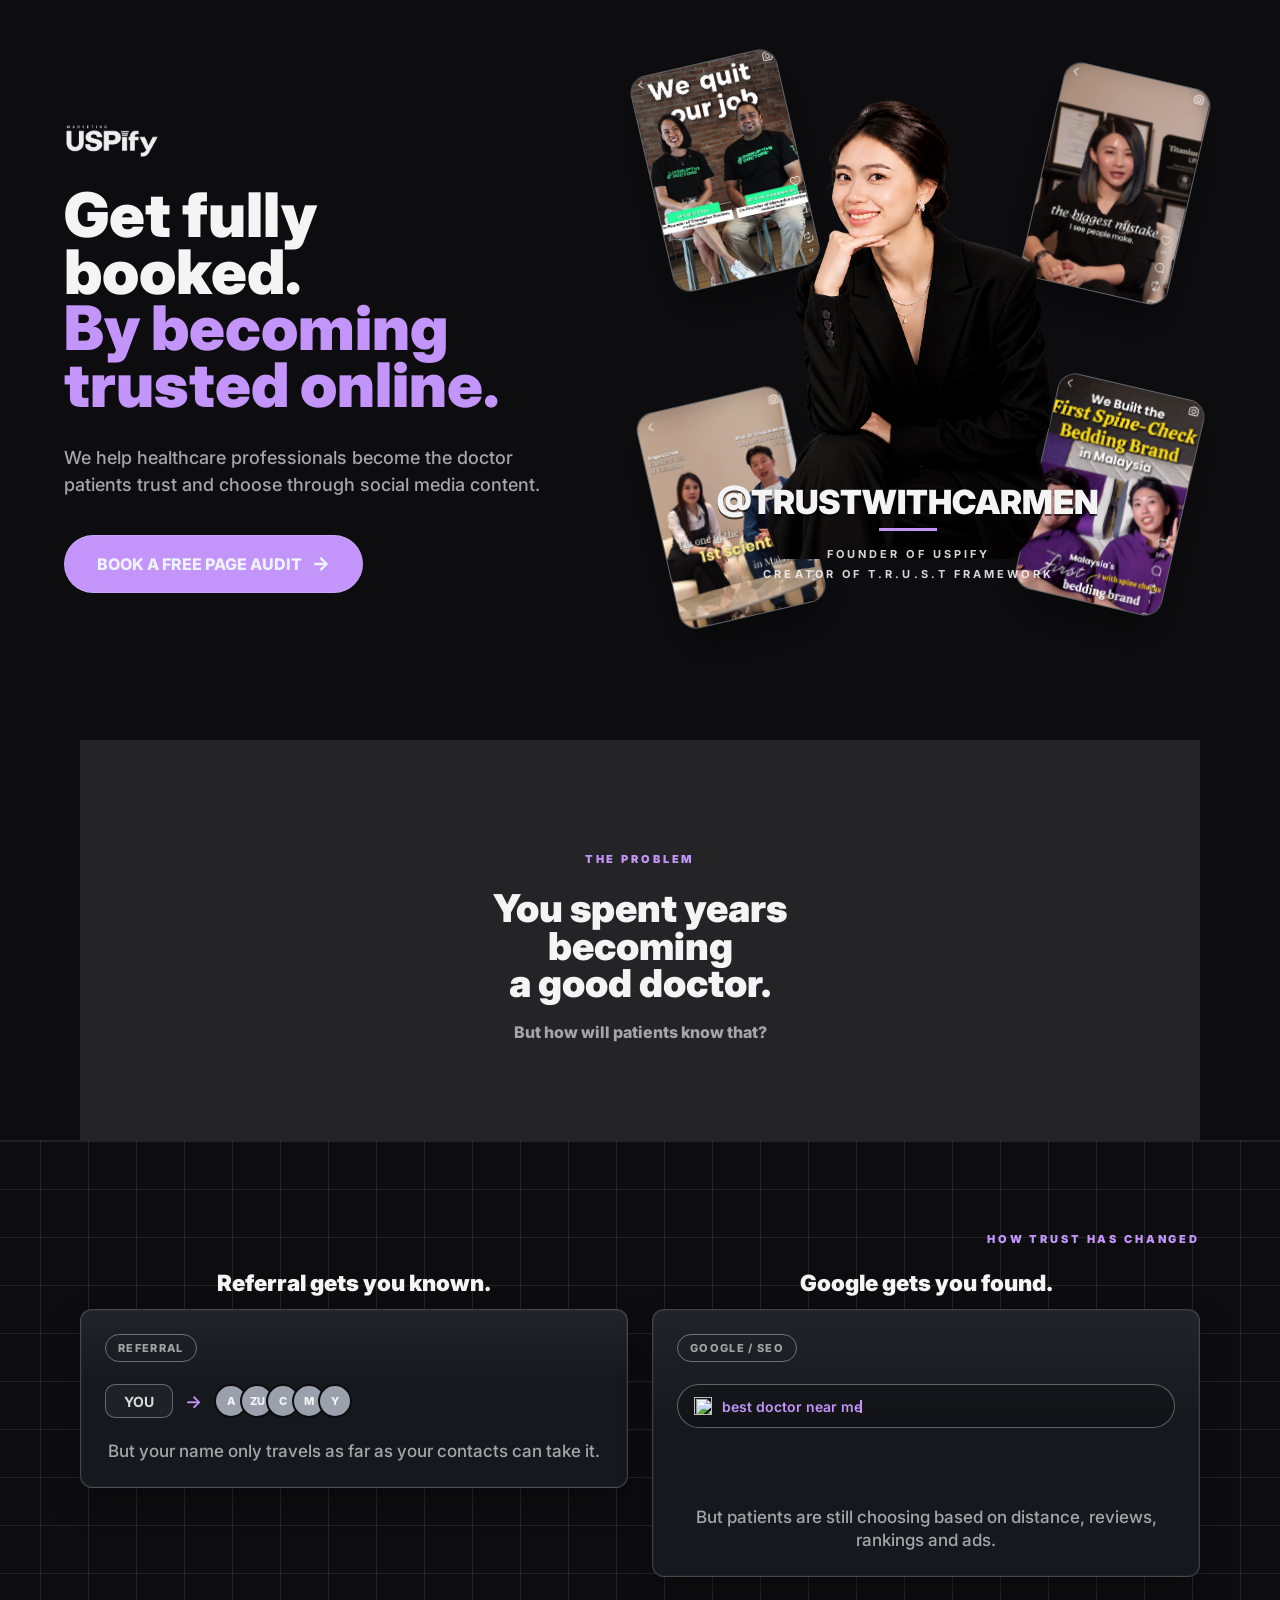
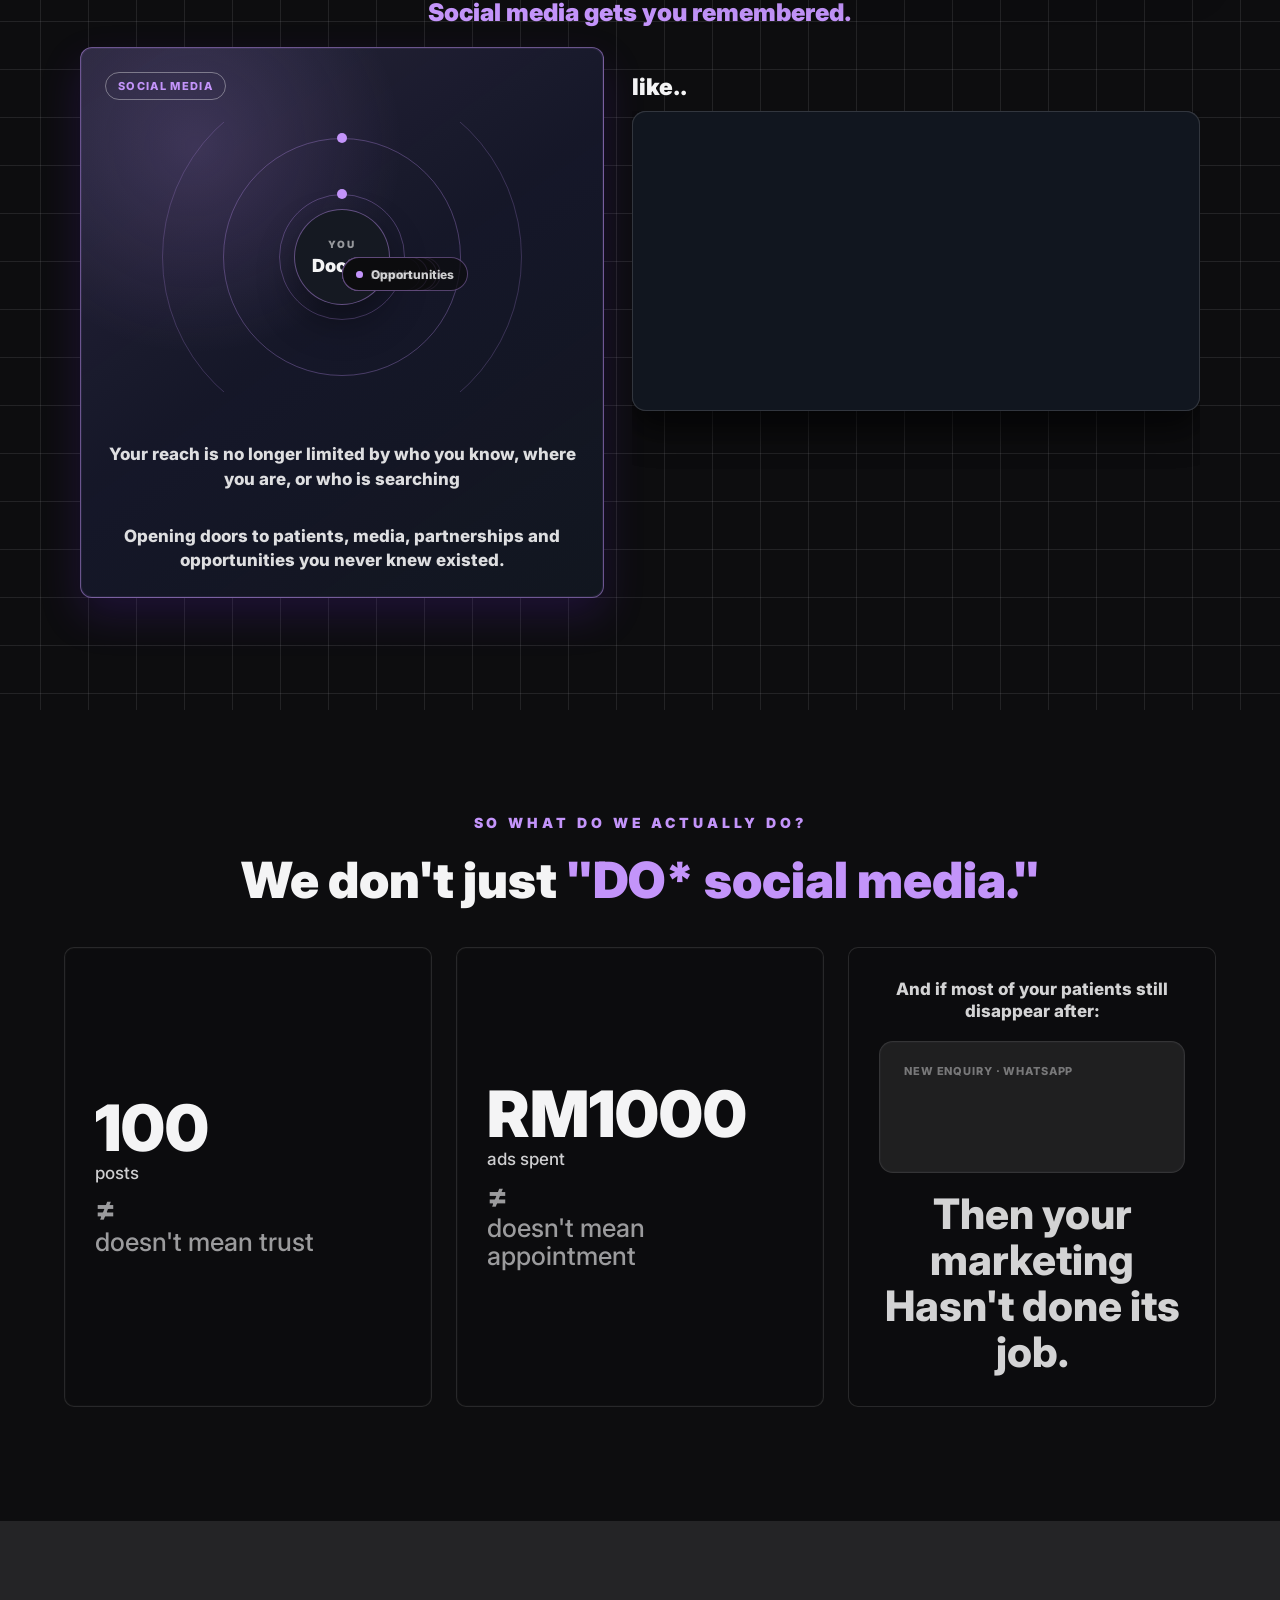
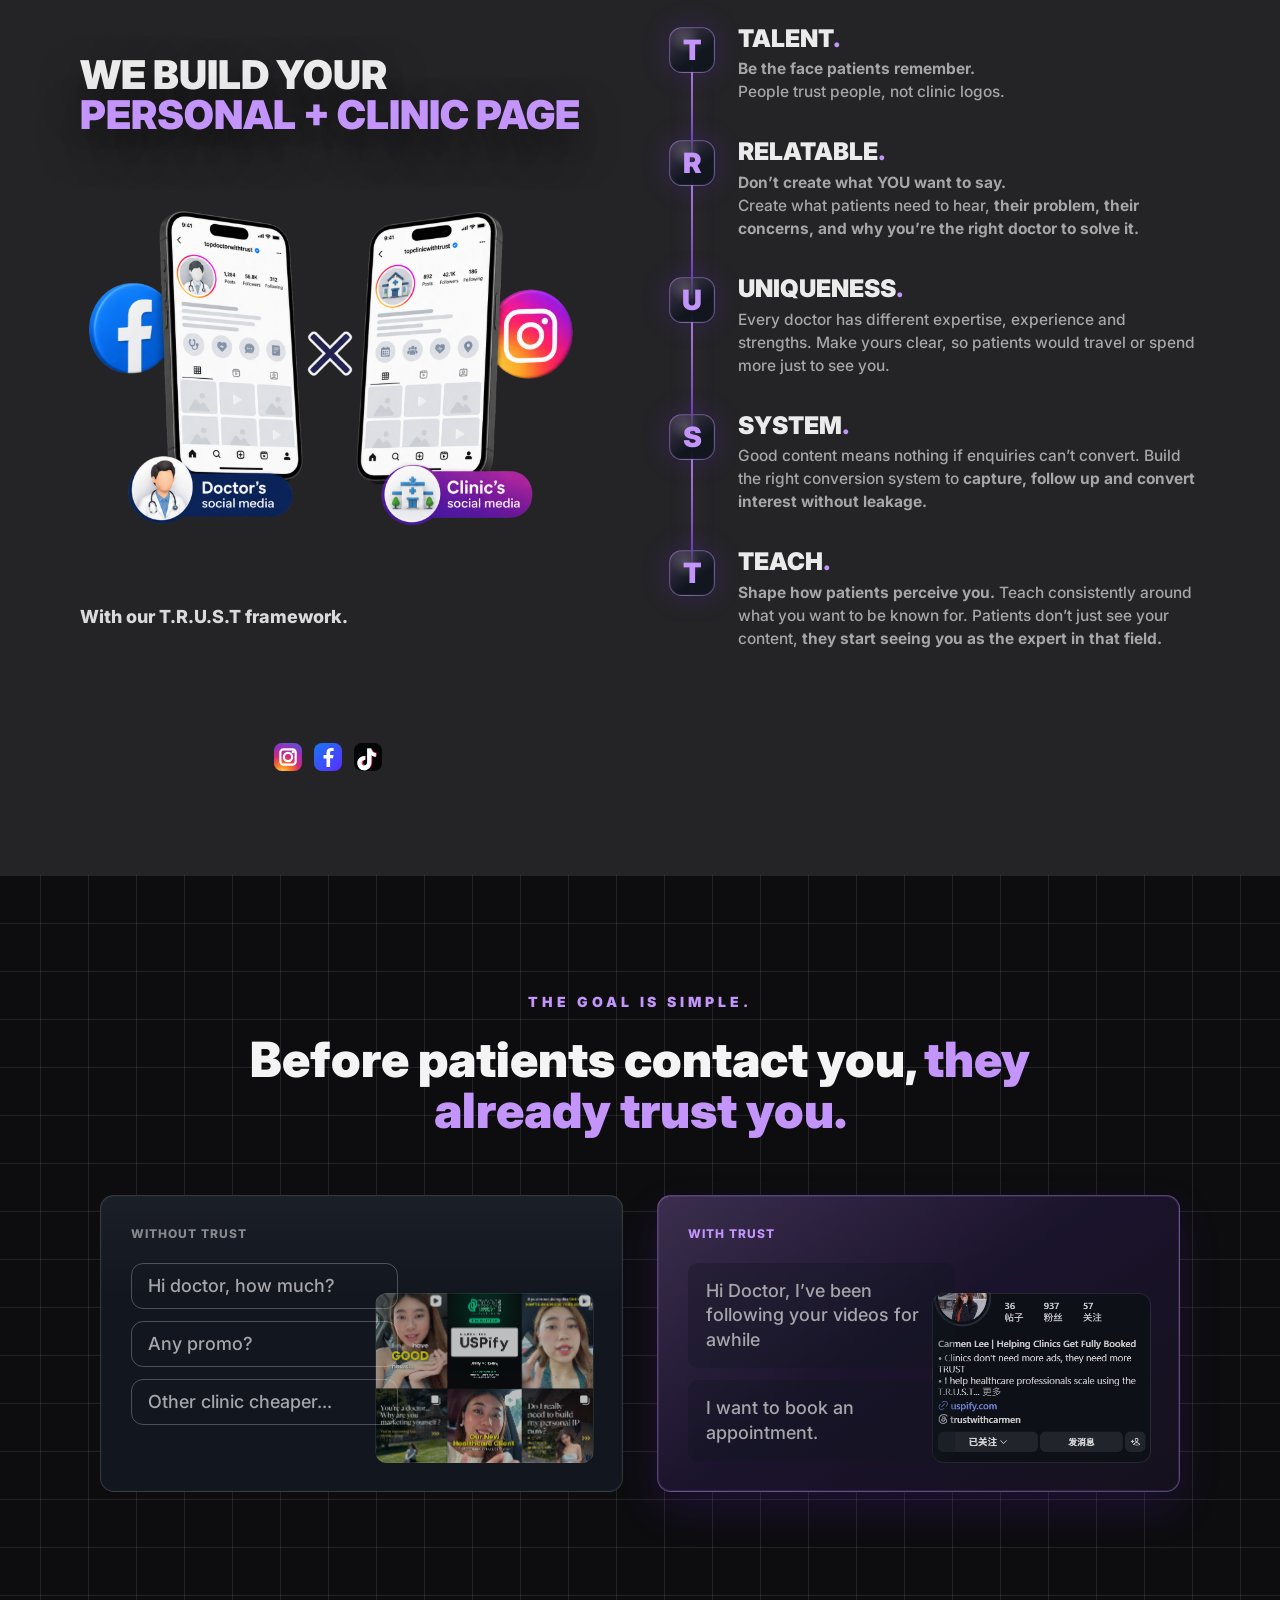
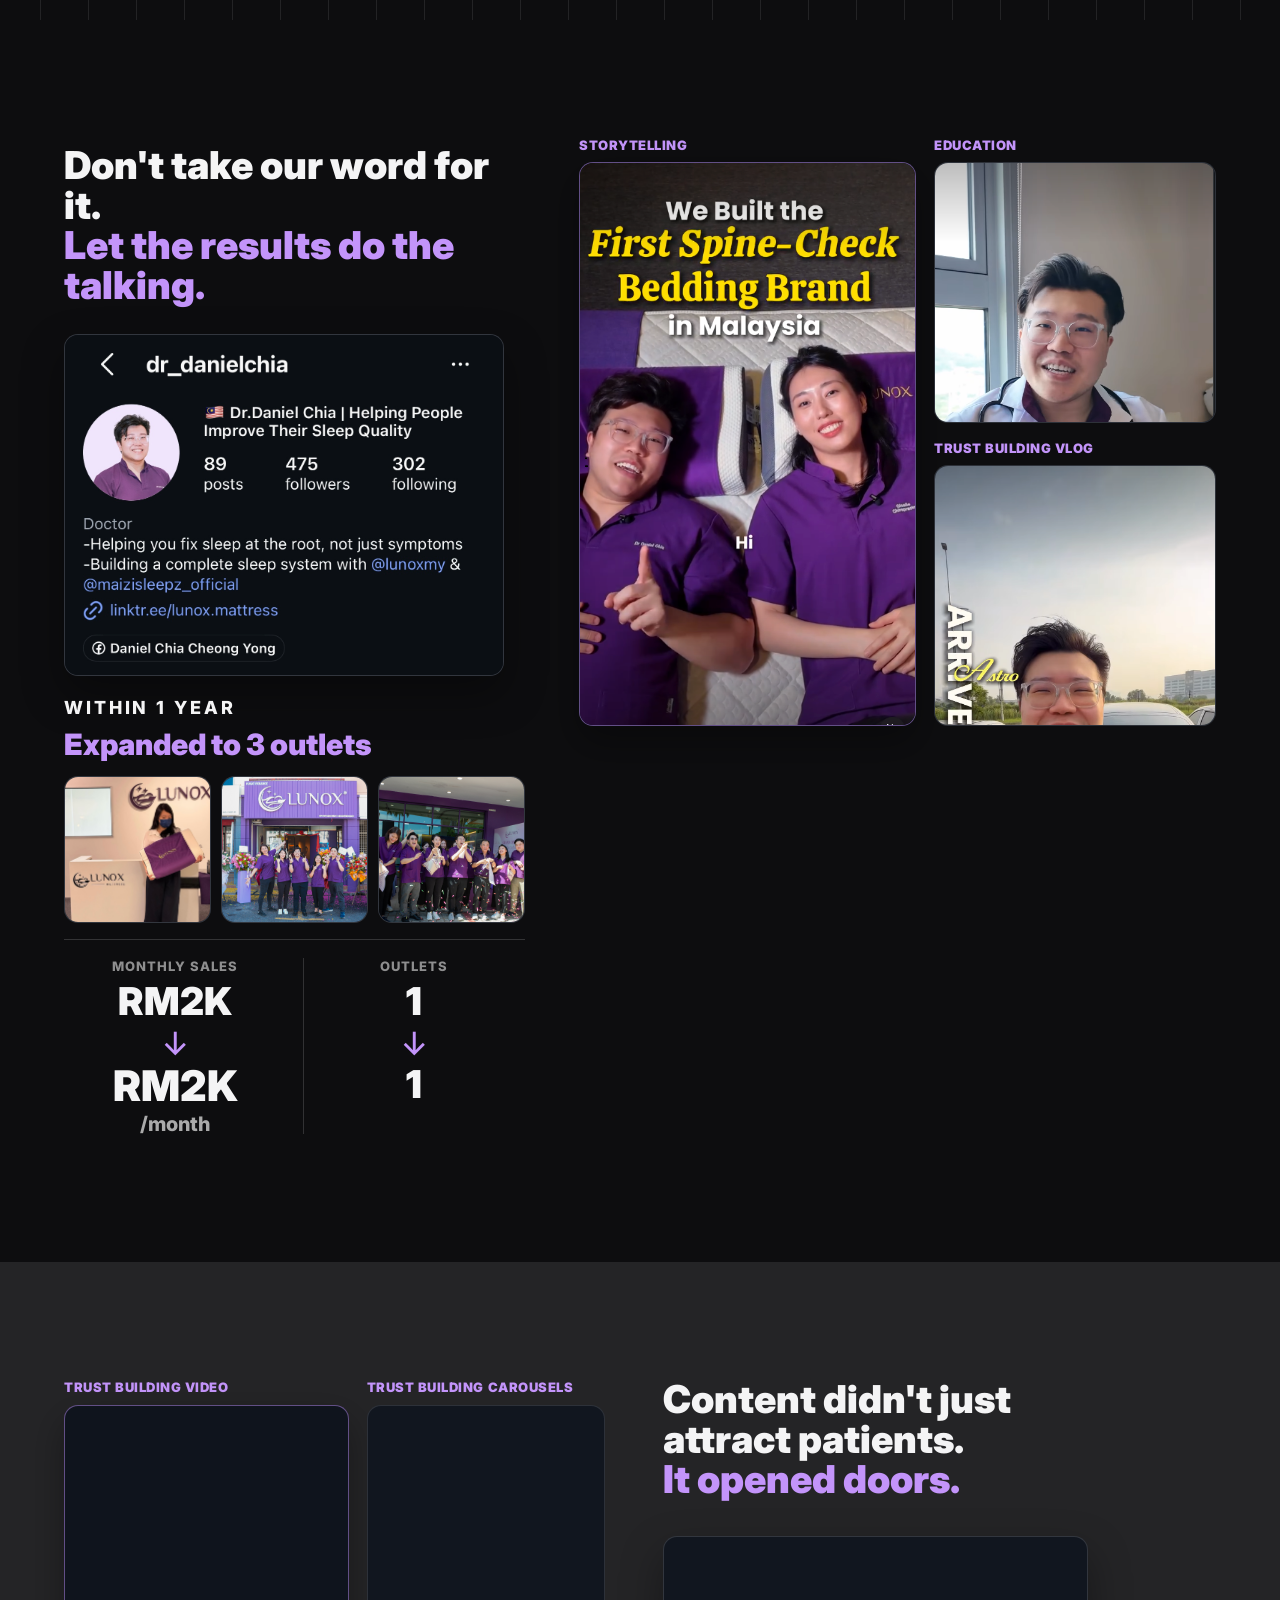
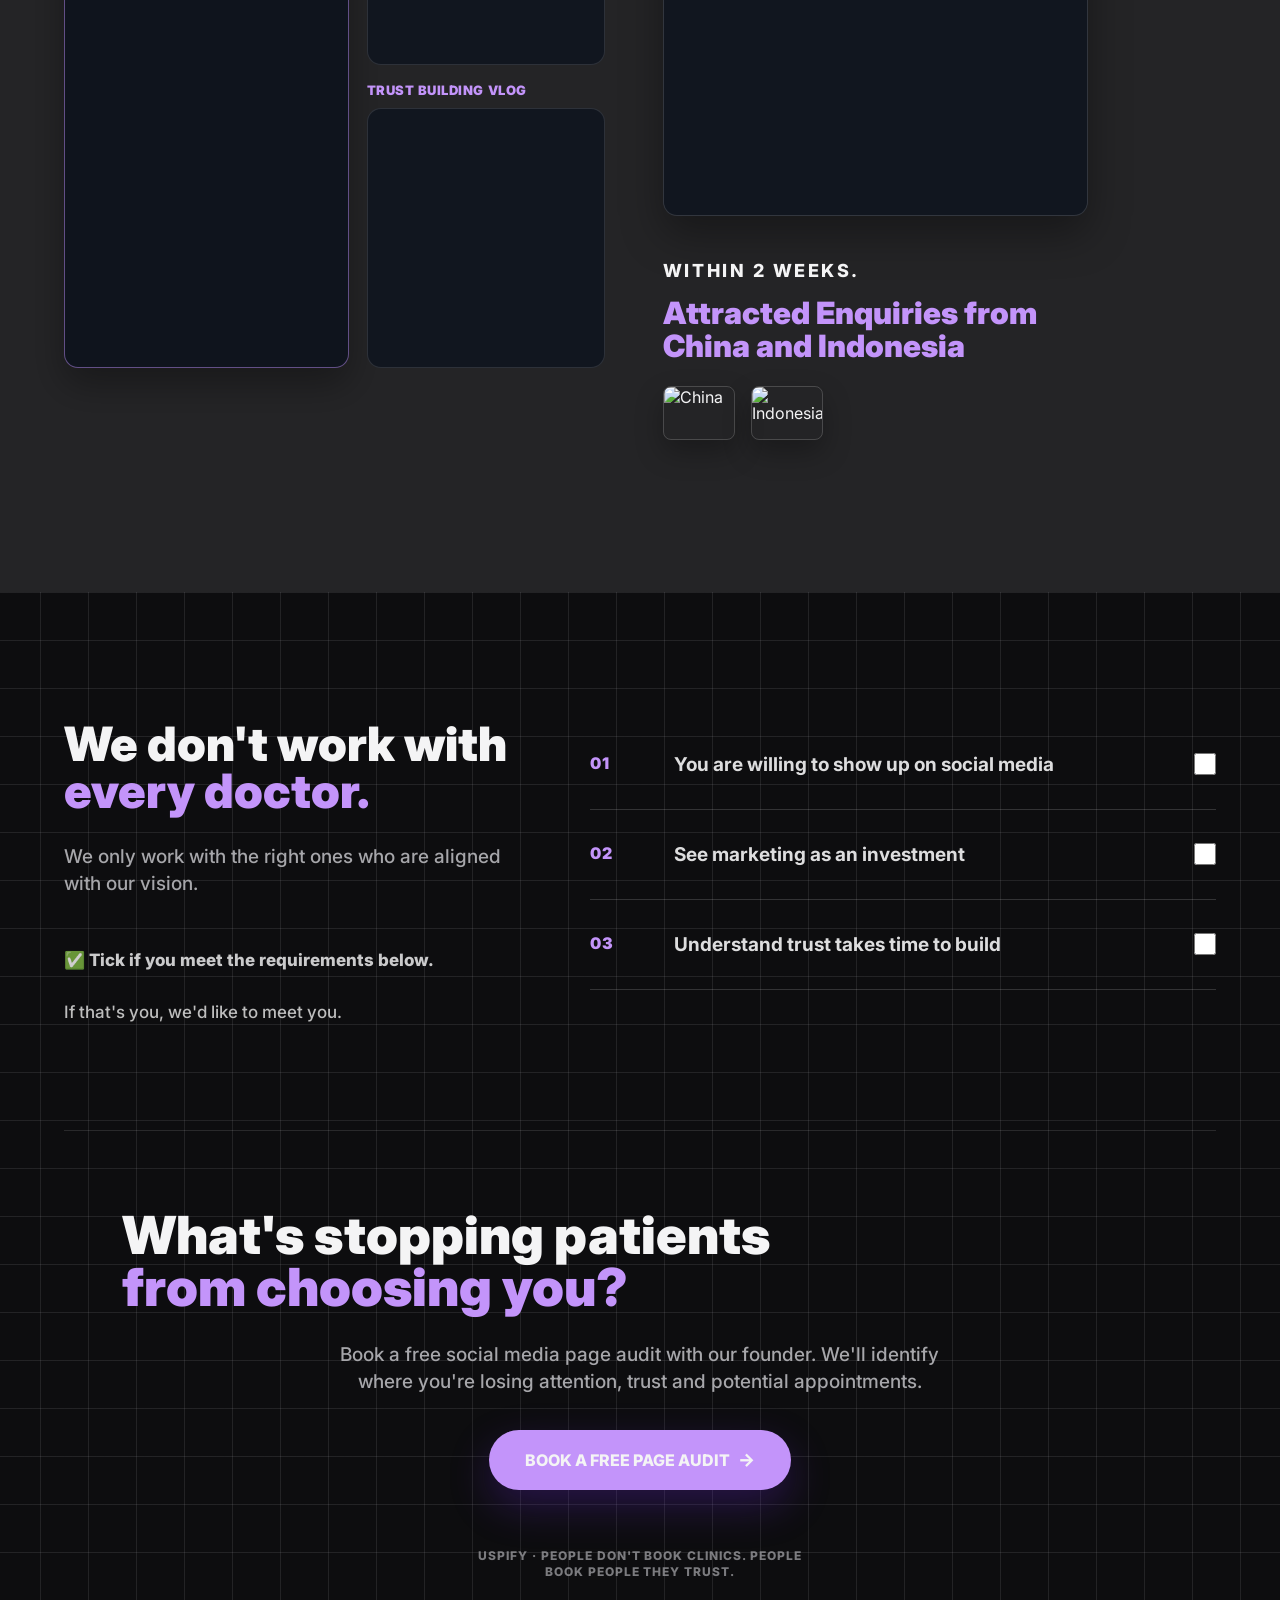
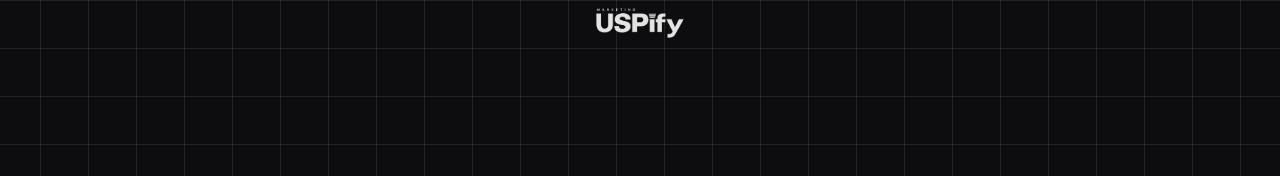
==== index.html @ 527da0a9 "s" ====
<!DOCTYPE html>
<html lang="en">
<head>
  <meta charset="UTF-8" />
  <meta name="viewport" content="width=device-width, initial-scale=1.0" />
  <title>USPify | Healthcare Social Media Marketing for Doctors</title>
  <meta name="description" content="USPify helps healthcare professionals build trusted social media content that turns patient attention into enquiries, appointments and clinic growth.">
  <meta name="robots" content="index, follow">
  <meta name="theme-color" content="#0D0D0F">
  <meta property="og:type" content="website">
  <meta property="og:site_name" content="USPify">
  <meta property="og:title" content="USPify | Healthcare Social Media Marketing for Doctors">
  <meta property="og:description" content="Build a personal and clinic page patients trust before they book. Get a free social media page audit from USPify.">
  <meta property="og:image" content="image/2222.png">
  <meta name="twitter:card" content="summary_large_image">
  <meta name="twitter:title" content="USPify | Healthcare Social Media Marketing for Doctors">
  <meta name="twitter:description" content="Healthcare social media marketing built around trust, patient education and appointment conversion.">
  <meta name="twitter:image" content="image/2222.png">
  <link rel="preload" as="image" href="image/logo_white.png">
  <link rel="preload" as="image" href="image/image.png">
  <link rel="preconnect" href="https://fonts.googleapis.com">
  <link rel="preconnect" href="https://fonts.gstatic.com" crossorigin>
  <link href="https://fonts.googleapis.com/css2?family=Inter:wght@400;500;600;700;800;900&display=swap" rel="stylesheet">
  <link rel="stylesheet" href="css/index3.css">
  <script type="application/ld+json">
    {
      "@context": "https://schema.org",
      "@type": "ProfessionalService",
      "name": "USPify",
      "description": "Healthcare social media marketing for doctors and clinics, focused on trust-building content, personal branding and appointment conversion.",
      "areaServed": ["Malaysia", "Singapore", "Indonesia", "China"],
      "serviceType": [
        "Healthcare social media marketing",
        "Doctor personal branding",
        "Clinic social media strategy",
        "Social media page audit"
      ],
      "sameAs": [
        "https://www.instagram.com/trustwithcarmen"
      ]
    }
  </script>
</head>
<body class="trust-page-body">
  <main class="trust-page">
    <section class="trust-hero-screen" aria-label="Healthcare social media trust page">
      <div class="trust-hero-copy">
        
        <div class="trust-logo">
          <img src="image/logo_white.png" alt="USPify healthcare social media marketing agency">
          
        </div>
        <h1>Get fully booked.<span><strong>By becoming trusted online.</strong></span></h1>
        <p class="trust-lead">We help healthcare professionals become the doctor patients trust and choose through social media content.</p>
        <a class="trust-primary-button" href="#requirements">
          BOOK A FREE PAGE AUDIT
          <span aria-hidden="true">-></span>
        </a>
      </div>

      <div class="trust-visual-stage">
        <div class="trust-soft-light trust-light-one"></div>
        <div class="trust-soft-light trust-light-two"></div>
        <div class="trust-glow-button"></div>
        <div class="trust-arrow">-></div>

        <div class="trust-content-grid">
          <article class="trust-content-card trust-content-card-reels">
            <img src="image/ig.png" alt="" fetchpriority="high">
          </article>
          <article class="trust-content-card trust-content-card-patient">
            <img src="image/ig2.png" alt="" fetchpriority="high">
          </article>
          <article class="trust-content-card trust-content-card-appointment">
            <img src="image/ig3.png" alt="" fetchpriority="high">
          </article>
          <article class="trust-content-card trust-content-card-trust">
            <img src="image/ig4.png" alt="" fetchpriority="high">
          </article>
        </div>

        <div class="trust-person" aria-label="Healthcare creator profile">
          <div class="trust-reel-media">
            <div class="trust-phone-slide is-active" data-phone-slide="hero">
              <img src="image/image.png" alt="USPify founder Carmen, healthcare trust content strategist" fetchpriority="high">
              <div class="trust-follow-script"></div>
              <div class="trust-hero-tagline"></div>
              <div class="trust-click-cue"></div>
            </div>
            <div class="trust-phone-slide trust-case-slide" data-phone-slide="case">
              <img data-case-image alt="">
              <div class="trust-case-copy">
                <span data-case-kicker></span>
                <h2 data-case-title></h2>
                <p data-case-copy></p>
              </div>
            </div>
          </div>
        </div>

        <div class="trust-person-caption">
          <strong>@trustwithcarmen</strong>
          <span>Founder of USPify</span>
          <span>Creator of T.R.U.S.T framework</span>
        </div>

      </div>
    </section>

    <section class="trust-problem-section" aria-label="The problem">
      <div class="trust-problem-intro">
        <p>THE PROBLEM</p>
        <h2>You spent years<br>becoming<br>a good doctor.</h2>
        <span>But how will patients know that?</span>
      </div>
    </section>

    <section class="trust-referral-section" aria-label="How trust has changed">
      <p class="trust-referral-kicker">HOW TRUST HAS CHANGED</p>
      <div class="trust-subsection-carousel" data-subsection-carousel>
        <div class="trust-subsection-track">
          <div class="trust-channel-block">
            <h3>Referral gets you known.</h3>
            <article class="trust-channel-card trust-channel-referral is-active" data-subsection-card>
              <span class="trust-card-kicker"><i></i>REFERRAL</span>
              <div class="trust-mini-flow" aria-hidden="true">
                <span>YOU</span>
                <b>-></b>
                <div class="trust-mini-avatars">
                  <span>A</span>
                  <span>ZU</span>
                  <span>C</span>
                  <span>M</span>
                  <span>Y</span>
                </div>
              </div>
              <p>But your name only travels as far as your contacts can take it.</p>
            </article>
          </div>

          <div class="trust-channel-block">
            <h3>Google gets you found.</h3>
            <article class="trust-channel-card trust-channel-google" data-subsection-card>
              <span class="trust-card-kicker"><i></i>GOOGLE / SEO</span>
              <div class="trust-mini-search" aria-hidden="true">
                <img src="https://api.iconify.design/lucide/search.svg?color=%23A6A6AA" alt="" loading="lazy" decoding="async">
                <span class="trust-search-text">best doctor near me</span>
              </div>
              <div class="trust-mini-options" aria-hidden="true">
                <span>YOU</span>
                <span>DR A</span>
                <span>DR B</span>
              </div>
              <p>But patients are still choosing based on distance, reviews, rankings and ads.</p>
            </article>
          </div>

          <div class="trust-channel-block">
            <h3>Social media gets you remembered.</h3>
            <article class="trust-channel-card trust-channel-social" data-subsection-card>
              <span class="trust-card-kicker"><i></i>SOCIAL MEDIA</span>
              <div class="trust-audience-map" aria-label="Social media influence expansion">
                <div class="trust-audience-ring trust-audience-ring-one"></div>
                <div class="trust-audience-ring trust-audience-ring-two"></div>
                <div class="trust-audience-ring trust-audience-ring-three"></div>
                <div class="trust-audience-core">
                  <small>YOU</small>
                  <strong>Doctor</strong>
                </div>
                <span class="trust-audience-dot dot-one">Patients</span>
                <span class="trust-audience-dot dot-two">Followers</span>
                <span class="trust-audience-dot dot-three">Partners</span>
                <span class="trust-audience-dot dot-four">Media</span>
                <span class="trust-audience-dot dot-five">Brands</span>
                <span class="trust-audience-dot dot-six">Opportunities</span>
                <span class="trust-audience-orbit orbit-one"><i></i></span>
                <span class="trust-audience-orbit orbit-two"><i></i></span>
                <span class="trust-audience-orbit orbit-three"><i></i></span>
              </div>
              <p class="trust-channel-purple-copy">Your reach is no longer limited by who you know, where you are, or who is searching</p>
              <p class="trust-channel-purple-copy">Opening doors to patients, media, partnerships and opportunities you never knew existed.</p>
            </article>
            <div class="trust-social-example">
              <span>like..</span>
              <div class="trust-doctor-compilation" aria-label="Doctor Instagram profile compilation">
                <article>
                  <img src="image/docktor image.PNG" alt="Doctor Instagram profile example" loading="lazy" decoding="async">
                </article>
                <article>
                  <img src="image/docktor image (2).PNG" alt="Doctor Instagram profile example" loading="lazy" decoding="async">
                </article>
              </div>
            </div>
          </div>
        </div>
      </div>
    </section>

    <section class="trust-impact-section" aria-label="Impact">
      <div class="trust-impact-inner">
        <p class="trust-impact-eyebrow">SO WHAT DO WE ACTUALLY DO?</p>

        <h2>We don't just <span>"DO* social media."</span></h2>

        <div class="trust-impact-statements">
          <article class="trust-impact-metric-card">
            <strong>100</strong>
            <span>posts</span>
            <b>&ne;</b>
            <p>doesn't mean trust</p>
          </article>
          <article class="trust-impact-metric-card">
            <strong>RM1000</strong>
            <span>ads spent</span>
            <b>&ne;</b>
            <p>doesn't mean appointment</p>
          </article>
          <div class="trust-impact-enquiry">
            <strong>And if most of your patients still disappear after:</strong>
            <article class="trust-impact-whatsapp-card">
              <span>NEW ENQUIRY · WHATSAPP</span>
              <p><span>How much?</span></p>
            </article>
            <strong class="trust-marketing-warning"><span>Then your marketing</span><span>Hasn't done its job.</span></strong>
          </div>
        </div>
      </div>
    </section>

    <section class="trust-system-section" aria-label="Trust framework">
      <div class="trust-system-inner">
        <div class="trust-system-copy">
          <h2 class="trust-system-heading">We build your <span>personal + clinic page</span></h2>
            <div class="trust-page-showcase trust-framework-showcase" aria-label="T.R.U.S.T framework social media example">
          <img src="image/2222.png" alt="T.R.U.S.T framework for doctor and clinic social media" loading="lazy" decoding="async">
        </div>
          <p>With our T.R.U.S.T framework.</p>
        </div>

     
        <div class="trust-platform-row" aria-label="Social media platforms">
          <span><img src="image/icon-instagram.svg" alt="Instagram" loading="lazy" decoding="async"></span>
          <span><img src="image/icon-facebook.svg" alt="Facebook" loading="lazy" decoding="async"></span>
          <span><img src="image/icon-tiktok.svg" alt="TikTok" loading="lazy" decoding="async"></span>
          <span><img src="image/xiaohongshu-logo.png" alt="小红书" loading="lazy" decoding="async"></span>
        </div>

        <div class="trust-system-panel">
          <div class="trust-system-card-stage trust-framework-list" data-trust-card-stage>
            <article class="trust-system-card is-active" data-trust-card>
              <strong class="trust-framework-letter">T</strong>
              <div class="trust-system-card-content">
                <h3>Talent</h3>
                <p>
                  <strong>Be the face patients remember.</strong><br>
                  People trust people, not clinic logos.
                </p>
              </div>
            </article>

            <article class="trust-system-card is-active" data-trust-card>
              <strong class="trust-framework-letter">R</strong>
              <div class="trust-system-card-content">
                <h3>Relatable</h3>
                <p>
                  <strong>Don’t create what YOU want to say.</strong><br>
                  Create what patients need to hear, <strong>their problem, their concerns, and why you’re the right doctor to solve it.</strong>
                </p>
              </div>
            </article>

            <article class="trust-system-card is-active" data-trust-card>
              <strong class="trust-framework-letter">U</strong>
              <div class="trust-system-card-content">
                <h3>Uniqueness</h3>
                <p>
                  Every doctor has different expertise, experience and strengths. Make yours clear, so patients would travel or spend more just to see you.
                </p>
              </div>
            </article>

            <article class="trust-system-card is-active" data-trust-card>
              <strong class="trust-framework-letter">S</strong>
              <div class="trust-system-card-content">
                <h3>System</h3>
                <p>
                  Good content means nothing if enquiries can’t convert. Build the right conversion system to <strong>capture, follow up and convert interest without leakage.</strong>
                </p>
              </div>
            </article>

            <article class="trust-system-card is-active" data-trust-card>
              <strong class="trust-framework-letter">T</strong>
              <div class="trust-system-card-content">
                <h3>Teach</h3>
                <p>
                  <strong>Shape how patients perceive you.</strong> Teach consistently around what you want to be known for. Patients don’t just see your content, <strong>they start seeing you as the expert in that field.</strong>
                </p>
              </div>
            </article>
          </div>
        </div>
      </div>
    </section>

    <section class="trust-end-goal-section" aria-label="The end goal">
      <div class="trust-end-goal-inner">
        <p class="trust-end-goal-kicker">THE GOAL IS SIMPLE.</p>
        <h2>Before patients contact you, <span>they already trust you.</span></h2>

        <div class="trust-conversation-stack">
          <article class="trust-conversation-card">
            <span>WITHOUT TRUST</span>
            <div class="trust-question-list">
              <p>Hi doctor, how much?</p>
              <p>Any promo?</p>
              <p>Other clinic cheaper...</p>
            </div>
          </article>

          <article class="trust-conversation-card trust-conversation-card-positive">
            <span>WITH TRUST</span>
            <div class="trust-answer-list">
              <p>Hi Doctor, I’ve been following your videos for awhile</p>
              <p>I want to book an appointment.</p>
            </div>
          </article>
        </div>
      </div>
    </section>

    <section class="trust-case-study-section" aria-label="Case study">
      <div class="trust-case-study-inner">
        <h2>Don't take our word for it.<br><span>Let the results do the talking.</span></h2>

        <div class="trust-case-mockup" aria-label="Instagram profile example">
          <img src="image/doktor image ig 4.PNG" alt="Doctor Instagram profile example" loading="lazy" decoding="async">
        </div>

        <div class="trust-case-posts" aria-label="Dr Daniel Instagram posts">
          <article>
            <span>Storytelling</span>
            <img src="image/case-storytelling.png" alt="Storytelling reel preview" loading="lazy" decoding="async">
          </article>
          <article>
            <span>Education</span>
            <img src="image/case-education.png" alt="Education reel preview" loading="lazy" decoding="async">
          </article>
          <article>
            <span>Trust building vlog</span>
            <img src="image/case-trust-vlog.png" alt="Trust building vlog reel preview" loading="lazy" decoding="async">
          </article>
        </div>

        <div class="trust-case-results" aria-label="Case study results">
          <div class="trust-results-kicker">
            <strong>Within 1 Year</strong>
          </div>

          <h3>Expanded to 3 outlets</h3>

          <div class="trust-outlet-gallery" aria-label="Lunox outlet opening pictures">
            <img src="image/lunox-outlet-1.png" alt="Lunox outlet opening picture" loading="lazy" decoding="async">
            <img src="image/new.jpg" alt="Lunox Penang branch grand opening" loading="lazy" decoding="async">
            <img src="image/new1.jpg" alt="Lunox Bukit Jalil grand opening" loading="lazy" decoding="async">
          </div>

          <div class="trust-results-grid">
            <article class="trust-sales-result">
              <span>MONTHLY SALES</span>
              <strong>RM2K</strong>
              <b aria-hidden="true">↓</b>
              <div class="trust-sales-final">
                <strong data-count-sequence="RM2K|RM10K|RM80K|RM300K|RM720K|RM1M">RM1M</strong>
                <small>/month</small>
              </div>
            </article>

            <article class="trust-outlet-result">
              <span>OUTLETS</span>
              <strong>1</strong>
              <b aria-hidden="true">↓</b>
              <strong data-count-sequence="1|2|3">3</strong>
            </article>
          </div>
        </div>

      </div>
    </section>

    <section class="trust-expansion-section" aria-label="Content reach expansion">
      <div class="trust-expansion-inner">
        <div class="trust-expansion-map" aria-label="Content reach expansion mock-up">
          <div class="trust-expansion-intro">
            <h2>Content didn't just attract patients.<br><span>It opened doors.</span></h2>

            <div class="trust-expansion-mockup" aria-label="Instagram profile example">
              <img src="image/doktor image ig 5.PNG" alt="Doctor Instagram profile example" loading="lazy" decoding="async">
            </div>
          </div>

          <div class="trust-expansion-posts" aria-label="Cellaction trust building content">
            <article>
              <span>Trust building video</span>
              <img src="image/floating-cellaction.png" alt="Trust building video preview" loading="lazy" decoding="async">
            </article>
            <article>
              <span>Trust building carousels</span>
              <img src="image/doktor image ig 3.PNG" alt="Trust building carousel preview" loading="lazy" decoding="async">
            </article>
            <article>
              <span>Trust building vlog</span>
              <img src="image/doktor image ig 5.PNG" alt="Trust building vlog preview" loading="lazy" decoding="async">
            </article>
          </div>

          <div class="trust-expansion-result">
            <strong>Within 2 weeks.</strong>
            <p>Attracted Enquiries from China and Indonesia</p>
            <div class="trust-expansion-flags" aria-label="China and Indonesia">
              <img src="https://flagcdn.io/flags/4x3/cn.svg" alt="China" loading="lazy" decoding="async">
              <img src="https://flagcdn.io/flags/4x3/id.svg" alt="Indonesia" loading="lazy" decoding="async">
            </div>
          </div>
        </div>
      </div>
    </section>

    <section class="trust-fit-section" id="requirements" aria-labelledby="fit-title">
      <div class="trust-fit-inner">
        <h2 id="fit-title">We don't work with <span>every doctor.</span></h2>
        <strong>We only work with the right ones who are aligned with our vision.</strong>

        <div class="trust-requirements-copy">
          <span>✅ Tick if you meet the requirements below.</span>
        </div>

        <form class="trust-requirements-form" data-requirements-form>
          <label>
            <input type="checkbox" name="showUp" data-requirement-check>
            <span>You are willing to show up on social media</span>
          </label>
          <label>
            <input type="checkbox" name="investment" data-requirement-check>
            <span>See marketing as an investment</span>
          </label>
          <label>
            <input type="checkbox" name="trustTime" data-requirement-check>
            <span>Understand trust takes time to build</span>
          </label>
          <small data-requirements-status aria-live="polite"></small>
        </form>

        <em>If that's you, we'd like to meet you.</em>

        <div class="trust-final-inner" id="final-audit" aria-labelledby="final-title">
          <h2 id="final-title">What's stopping patients <span>from choosing you?</span></h2>
          <strong>Book a free social media page audit with our founder. We'll identify where you're losing attention, trust and potential appointments.</strong>
          <button type="button" data-audit-trigger aria-label="Book a free page audit">BOOK A FREE PAGE AUDIT <span aria-hidden="true">→</span></button>
          <small>USPIFY · PEOPLE DON'T BOOK CLINICS. PEOPLE BOOK PEOPLE THEY TRUST.</small>
          <img class="trust-final-logo" src="image/logo_white.png" alt="USPify" loading="lazy" decoding="async">
        </div>
      </div>
    </section>
  </main>

  <div class="trust-audit-modal" data-audit-modal aria-hidden="true">
    <div class="trust-audit-backdrop" data-audit-close></div>
    <div class="trust-audit-dialog" role="dialog" aria-modal="true" aria-labelledby="audit-title">
      <button class="trust-audit-close" type="button" data-audit-close aria-label="Close audit form">&times;</button>
      <h2 id="audit-title">Free social media page audit</h2>
      <form class="trust-audit-form" data-audit-form>
        <label>
          <span>Name</span>
          <input type="text" name="name" autocomplete="name" required>
        </label>
        <label>
          <span>Clinic Name</span>
          <input type="text" name="clinicName" autocomplete="organization" required>
        </label>
        <label>
          <span>Specialty</span>
          <input type="text" name="specialty" required>
        </label>
        <label>
          <span>Mobile No.</span>
          <input type="tel" name="mobileNo" autocomplete="tel" required>
        </label>
        <button type="submit">Submit and WhatsApp Us <span aria-hidden="true">→</span></button>
        <small data-audit-status aria-live="polite"></small>
      </form>
    </div>
  </div>

  <script src="js/trusted.js"></script>
</body>
</html>
---- css/index3.css ----
/* Trust page concept */
.trust-page-body,
.trust-page-body *,
.trust-page-body *::before,
.trust-page-body *::after {
  box-sizing: border-box;
}

.trust-page-body {
  --trust-bg: #0D0D0F;
  --trust-text: #F4F4F5;
  --trust-muted: #A6A6AA;
  --trust-grid-bg: #2D2D2E;
  --trust-grid-line: rgba(244, 244, 245, 0.1);
  --trust-type-kicker: 11px;
  --trust-type-meta: 12px;
  --trust-type-body-sm: 14px;
  --trust-type-body: 16px;
  --trust-type-body-lg: 18px;
  --trust-type-title: clamp(30px, 4.6vw, 40px);
  --trust-type-title-lg: clamp(38px, 5.8vw, 56px);
  --trust-type-card-title: clamp(28px, 4.8vw, 40px);
  --trust-type-number: clamp(38px, 7vw, 46px);
  margin: 0;
  min-height: 100vh;
  font-family: Inter, Arial, Helvetica, sans-serif;
  color: var(--trust-text);
  background: var(--trust-bg);
}

.trust-page-body::before {
  background-color: var(--trust-grid-bg);
  background-image:
    linear-gradient(90deg, var(--trust-grid-line) 1px, transparent 1px),
    linear-gradient(var(--trust-grid-line) 1px, transparent 1px);
  background-size: 42px 42px;
  opacity: 0.22;
  mask-image: linear-gradient(to bottom, #000 0%, transparent 78%);
}

.trust-page {
  min-height: 100vh;
  overflow: hidden;
  background: var(--trust-bg);
}

.trust-hero-screen {
  position: relative;
  width: min(100%, 1440px);
  min-height: 100svh;
  margin: 0 auto;
  padding: clamp(24px, 4vw, 58px);
  display: grid;
  grid-template-columns: minmax(340px, 0.82fr) minmax(520px, 1fr);
  align-items: center;
  gap: clamp(28px, 6vw, 96px);
  overflow: hidden;
}

.trust-hero-copy {
  position: relative;
  z-index: 3;
  max-width: 620px;
}

.trust-logo {
  display: inline-flex;
  align-items: center;
  gap: 7px;
  margin: 0 0 22px;
  opacity: 0.95;
}

.trust-logo img {
  display: block;
  width: clamp(80px, 10vw, 110px);
  height: auto;
}

.trust-logo span {
  color: #C394FA;
  font-size: 14px;
  font-weight: 800;
  line-height: 1;
  letter-spacing: 0.18em;
  white-space: nowrap;
}

.trust-kicker {
  margin: 0 0 24px;
  color: #C394FA;
  font-size: var(--trust-type-kicker);
  font-weight: 800;
  letter-spacing: 0.34em;
}

.trust-hero-copy h1 {
  max-width: 650px;
  margin: 0;
  color: var(--trust-text);
  font-family: Inter, Arial, Helvetica, sans-serif;
  font-size: clamp(58px, 6.8vw, 104px);
  font-weight: 900;
  line-height: 0.92;
  text-transform: none;
}

.trust-hero-copy h1 span {
  display: block;
  color: #C394FA;
}

.trust-hero-copy h1 span strong {
  font-weight: 900;
}

.trust-lead {
  max-width: 520px;
  margin: 38px 0 36px;
  color: var(--trust-muted);
  font-size: var(--trust-type-body-lg);
  font-weight: 500;
  line-height: 1.5;
}

.trust-primary-button {
  display: inline-flex;
  align-items: center;
  justify-content: center;
  gap: 10px;
  min-height: 58px;
  padding: 0 28px;
  border-radius: 999px;
  border: 1px solid rgba(255, 255, 255, 0.16);
  background: #C394FA;
  color: #edf4ff;
  font-size: var(--trust-type-body);
  font-family: inherit;
  font-weight: 800;
  box-shadow: none;
  text-decoration: none;
  appearance: none;
  cursor: pointer;
  transition: transform 160ms ease, background 180ms ease, box-shadow 180ms ease;
  touch-action: manipulation;
}

.trust-primary-button span {
  font-size: var(--trust-type-body-lg);
}

.trust-visual-stage {
  position: relative;
  min-height: 720px;
}

.trust-content-card {
  position: absolute;
}

.trust-content-card {
  --float-rotate: 0deg;
  --float-distance: 7px;
  --float-scale: 1.025;
  z-index: 1;
  width: min(18vw, 176px);
  min-width: 136px;
  aspect-ratio: 0.68;
  overflow: hidden;
  border: 1px solid rgba(255, 255, 255, 0.34);
  border-radius: 18px;
  background: #11161f;
  box-shadow: 0 22px 40px rgba(0, 0, 0, 0.42);
  transform: translateY(0) rotate(var(--float-rotate));
  animation: trust-floating-card 4.8s ease-in-out infinite;
  will-change: transform, filter;
}

.trust-content-card > img {
  width: 100%;
  height: 100%;
  object-fit: cover;
  object-position: center top;
  filter: saturate(0.9) contrast(1.04);
}

.trust-content-card-reels {
  --float-rotate: -7deg;
  left: -8%;
  top: 8%;
}

.trust-content-card-patient {
  --float-rotate: 6deg;
  --float-distance: 9px;
  --float-scale: 1.03;
  right: -8%;
  top: 7%;
  animation-delay: -1.1s;
}

.trust-content-card-appointment {
  --float-rotate: -7deg;
  --float-distance: 6px;
  --float-scale: 1.022;
  left: -7%;
  bottom: 13%;
  animation-delay: -2.2s;
}

.trust-content-card-trust {
  --float-rotate: 7deg;
  --float-distance: 8px;
  --float-scale: 1.028;
  right: -7%;
  bottom: 15%;
  animation-delay: -3.3s;
}

.trust-reel-media {
  position: relative;
  width: 100%;
  height: 100%;
  margin-top: 0;
  overflow: hidden;
}

.trust-phone-slide {
  position: absolute;
  inset: 0;
  opacity: 0;
  transform: translateY(18px) scale(0.985);
  transition: opacity 360ms ease, transform 420ms cubic-bezier(0.2, 0.8, 0.2, 1);
  pointer-events: none;
}

.trust-phone-slide.is-active {
  opacity: 1;
  transform: translateY(0) scale(1);
}

.trust-phone-slide img {
  width: 100%;
  height: 100%;
  object-fit: cover;
  object-position: center top;
  opacity: 1;
  filter: saturate(0.92) contrast(1.04);
}

.trust-case-slide {
  display: grid;
  grid-template-rows: 50% 50%;
  background: #11161f;
}

.trust-case-slide img {
  opacity: 1;
  border-bottom: 1px solid rgba(255, 255, 255, 0.08);
}

.trust-case-copy {
  display: flex;
  flex-direction: column;
  justify-content: center;
  padding: 20px 18px 24px;
  background: #11161f;
}

.trust-case-copy span {
  margin-bottom: 10px;
  color: #C394FA;
  font-size: var(--trust-type-meta);
  font-weight: 900;
  letter-spacing: 0.12em;
  text-transform: uppercase;
}

.trust-case-copy h2 {
  color: rgba(244, 244, 245, 0.92);
  font-family: Inter, Arial, Helvetica, sans-serif;
  font-size: var(--trust-type-card-title);
  line-height: 1.02;
  letter-spacing: 0;
}

.trust-case-copy p {
  margin: 14px 0 0;
  color: rgba(244, 244, 245, 0.58);
  font-size: var(--trust-type-body);
  font-weight: 600;
  line-height: 1.45;
}

@keyframes trust-phone-breathe {
  0%,
  100% {
    transform: translateX(var(--phone-x)) translateY(0);
  }

  50% {
    transform: translateX(var(--phone-x)) translateY(-8px);
  }
}

@keyframes trust-icon-breathe {
  0%,
  100% {
    transform: translateY(0) scale(1);
  }

  50% {
    transform: translateY(-6px) scale(1.035);
  }
}

.trust-problem-section {
  margin-top: clamp(54px, 7vw, 96px);
  padding: clamp(70px, 8vw, 112px) 18px 104px;
  display: flex;
  flex-direction: column;
  align-items: center;
  text-align: center;
  background: var(--trust-bg);
}

.trust-problem-intro {
  display: grid;
  justify-items: center;
}

.trust-problem-intro p {
  margin: 0 0 24px;
  color: #C394FA;
  font-size: 14px;
  font-weight: 900;
  letter-spacing: 0.28em;
}

.trust-problem-intro h2 {
  max-width: 520px;
  margin: 0;
  color: var(--trust-text);
  font-family: Inter, Arial, Helvetica, sans-serif;
  font-size: var(--trust-type-title-lg);
  font-weight: 900;
  line-height: 0.98;
  letter-spacing: 0;
}

.trust-problem-intro span {
  display: block;
  max-width: 560px;
  margin-top: 24px;
  color: var(--trust-muted);
  font-weight: 800;
  font-size: var(--trust-type-body-lg);
  line-height: 1.3;
}

/* =========================
   CHANNEL STACK
========================= */

.trust-referral-section {
  background: var(--trust-bg);
}

.trust-referral-kicker {
  margin: 58px 0 26px;
  color: #C394FA;
  font-size: 14px;
  font-weight: 900;
  letter-spacing: 0.28em;
  line-height: 1.1;
  text-align: center;
}

.trust-subsection-carousel {
  width: min(100%, 1120px);
  margin: 0 auto;
}

.trust-subsection-track {
  position: relative;
  display: grid;
  gap: 44px;
}

.trust-channel-block {
  width: min(100%, 1020px);
  margin: 0 auto;
}

.trust-channel-block > h3 {
  max-width: 620px;
  margin: 0 0 16px;
  color: var(--trust-text);
  font-family: Inter, Arial, Helvetica, sans-serif;
  font-size: clamp(20px, 3vw, 30px);
  font-weight: 900;
  line-height: 1.08;
  letter-spacing: 0;
  white-space: nowrap;
}

.trust-channel-card {
  position: relative;
  width: 100%;
  box-sizing: border-box;
  min-height: 0;
  padding: 26px 30px;
  display: flex;
  flex-direction: column;
  align-items: stretch;
  justify-content: flex-start;
  gap: 22px;
  overflow: hidden;
  border: 1px solid rgba(244, 244, 245, 0.14);
  border-radius: 16px;
  background:
    linear-gradient(180deg, rgba(255, 255, 255, 0.035), transparent 46%),
    #1b1d20;
  box-shadow: inset 0 0 0 1px rgba(244, 244, 245, 0.03);
  opacity: 1;
  visibility: visible;
  transform: none;
  transition: border-color 180ms ease, transform 180ms ease, box-shadow 180ms ease;
  touch-action: manipulation;
}

.trust-channel-referral,
.trust-channel-google {
  justify-content: center;
  border-color: rgba(244, 244, 245, 0.18);
  background:
    linear-gradient(180deg, rgba(255, 255, 255, 0.05), transparent 42%),
    #15181d;
  box-shadow:
    inset 0 0 0 1px rgba(244, 244, 245, 0.035),
    0 14px 34px rgba(0, 0, 0, 0.24);
}

.trust-channel-referral > .trust-card-kicker,
.trust-channel-google > .trust-card-kicker {
  color: rgba(244, 244, 245, 0.62);
}

.trust-channel-referral.is-active > .trust-card-kicker i,
.trust-channel-google.is-active > .trust-card-kicker i {
  background: rgba(244, 244, 245, 0.62);
  box-shadow: 0 0 0 5px rgba(244, 244, 245, 0.1);
}

.trust-channel-referral .trust-mini-flow > span {
  border-color: rgba(244, 244, 245, 0.34);
  background: rgba(244, 244, 245, 0.045);
  color: rgba(244, 244, 245, 0.88);
  animation: none;
}

.trust-channel-referral > .trust-card-kicker i {
  display: none;
}

.trust-channel-block:nth-child(3) > h3 {
  color: #C394FA;
}

.trust-channel-social {
  border-color: rgba(195, 148, 250, 0.5);
  background:
    radial-gradient(circle at 22% 18%, rgba(195, 148, 250, 0.18), transparent 34%),
    linear-gradient(145deg, rgba(195, 148, 250, 0.12), rgba(106, 39, 220, 0.05) 48%, transparent 100%),
    #11161f;
  box-shadow:
    inset 0 0 0 1px rgba(195, 148, 250, 0.08),
    0 18px 42px rgba(106, 39, 220, 0.18);
}

.trust-channel-social.is-active {
  border-color: rgba(195, 148, 250, 0.5);
  box-shadow:
    inset 0 0 0 1px rgba(195, 148, 250, 0.08),
    0 18px 42px rgba(106, 39, 220, 0.18);
}

.trust-channel-card > .trust-card-kicker {
  width: fit-content;
  min-height: 28px;
  padding: 0 12px;
  display: inline-flex;
  align-items: center;
  gap: 8px;
  border: 1px solid rgba(244, 244, 245, 0.38);
  border-radius: 999px;
  color: #C394FA;
  font-size: var(--trust-type-kicker);
  font-weight: 800;
  letter-spacing: 0.12em;
}

.trust-channel-card > .trust-card-kicker i {
  display: none;
}

.trust-channel-card.is-active {
  border-color: rgba(244, 244, 245, 0.2);
  box-shadow: inset 0 0 0 1px rgba(244, 244, 245, 0.035), 0 14px 34px rgba(0, 0, 0, 0.24);
}

.trust-channel-card.is-active > .trust-card-kicker i {
  display: block;
  width: 7px;
  height: 7px;
  border-radius: 50%;
  background: #C394FA;
  box-shadow: 0 0 0 5px rgba(195, 148, 250, 0.14);
  animation: trust-active-dot 1200ms ease-in-out infinite;
}

.trust-channel-card > p {
  max-width: 520px;
  margin: 0;
  color: var(--trust-muted);
  font-size: var(--trust-type-body);
  font-weight: 500;
  line-height: 1.35;
}

.trust-channel-card > p.trust-channel-purple-copy {
  max-width: none;
  margin-top: 28px;
  color: rgba(244, 244, 245, 0.9);
  font-weight: 800;
  line-height: 1.45;
  text-align: center;
}

.trust-channel-card > p.trust-channel-purple-copy + p.trust-channel-purple-copy {
  margin-top: 10px;
}

.trust-social-example {
  margin-top: 22px;
}

.trust-social-example > span {
  display: block;
  margin-bottom: 18px;
  color: var(--trust-text);
  font-size: clamp(24px, 4vw, 34px);
  font-weight: 900;
  line-height: 1;
  text-align: center;
}

.trust-doctor-compilation {
  position: relative;
  display: grid;
  overflow-x: hidden;
  overflow-y: hidden;
  padding-bottom: 18px;
  scrollbar-width: none;
}

.trust-doctor-compilation::-webkit-scrollbar {
  display: none;
}

.trust-doctor-compilation article {
  grid-area: 1 / 1;
  width: 100%;
  min-width: 0;
  aspect-ratio: 1170 / 909;
  opacity: 0;
  pointer-events: none;
  transform: translateX(118%) rotate(3deg) scale(0.96);
  transform-origin: center center;
  transition:
    transform 680ms cubic-bezier(0.2, 0.86, 0.2, 1),
    opacity 360ms ease,
    filter 360ms ease;
  will-change: transform, opacity;
}

.trust-doctor-compilation article.is-active {
  z-index: 3;
  opacity: 1;
  pointer-events: auto;
  transform: translateX(0) rotate(0deg) scale(1);
}

.trust-doctor-compilation article.is-exiting {
  z-index: 1;
  opacity: 0;
  transform: translateX(-68%) rotate(-4deg) scale(0.94);
}

.trust-doctor-compilation img {
  display: block;
  width: 100%;
  height: 100%;
  object-fit: contain;
  object-position: top center;
  border: 1px solid rgba(244, 244, 245, 0.14);
  border-radius: 18px;
  background: #11161f;
  box-shadow: 0 18px 36px rgba(0, 0, 0, 0.38);
}

.trust-mini-flow {
  display: flex;
  align-items: center;
  flex-wrap: wrap;
  gap: 12px;
}

@keyframes trust-floating-card {
  0%,
  100% {
    transform: translateY(0) rotate(var(--float-rotate));
    filter: brightness(1);
  }

  50% {
    transform: translateY(calc(var(--float-distance) * -1)) rotate(var(--float-rotate)) scale(var(--float-scale));
    filter: brightness(1.08);
  }
}

@keyframes trust-search-type {
  0%,
  11.1% {
    max-width: 0;
  }

  33.3%,
  88.9% {
    max-width: 19ch;
  }

  100% {
    max-width: 0;
  }
}

@keyframes trust-search-cursor {
  0%,
  48% {
    opacity: 1;
  }

  49%,
  100% {
    opacity: 0;
  }
}

@keyframes trust-doctor-option-cycle {
  0% {
    opacity: 0;
    transform: translateY(8px);
  }

  8%,
  72% {
    opacity: 1;
    transform: translateY(0);
  }

  86%,
  100% {
    opacity: 0;
    transform: translateY(8px);
  }
}

@keyframes trust-referral-you {
  0%,
  100% {
    border-color: rgba(244, 244, 245, 0.2);
    color: #C394FA;
  }

  10%,
  82% {
    border-color: rgba(195, 148, 250, 0.56);
    color: var(--trust-text);
  }
}

@keyframes trust-referral-arrow {
  0%,
  100% {
    opacity: 0.45;
    transform: translateX(0);
  }

  16%,
  76% {
    opacity: 1;
    transform: translateX(5px);
  }
}

@keyframes trust-referral-avatar {
  0% {
    opacity: 0;
    transform: scale(0.9);
  }

  10%,
  76% {
    opacity: 1;
    transform: scale(1);
  }

  90%,
  100% {
    opacity: 0;
    transform: scale(0.94);
  }
}

.trust-mini-flow > span,
.trust-mini-options span {
  min-width: 68px;
  min-height: 34px;
  padding: 0 14px;
  display: inline-flex;
  align-items: center;
  justify-content: center;
  border: 1px solid rgba(244, 244, 245, 0.2);
  border-radius: 10px;
  color: #C394FA;
  background: rgba(13, 13, 15, 0.36);
  font-size: var(--trust-type-body-sm);
  font-weight: 700;
}

.trust-channel-referral .trust-mini-flow > span {
  animation: trust-referral-you 7s ease-in-out infinite;
}

.trust-mini-flow b {
  color: #C394FA;
  font-size: 18px;
  font-weight: 600;
  animation: trust-referral-arrow 7s ease-in-out infinite;
}

.trust-mini-avatars {
  display: flex;
  align-items: center;
  flex-wrap: nowrap;
  gap: 0;
}

.trust-mini-avatars > span {
  width: 34px;
  height: 34px;
  display: grid;
  place-items: center;
  border: 2px solid #0D0D0F;
  border-radius: 50%;
  background: #9aa0ac;
  color: #f4f4f5;
  font-size: 11px;
  font-weight: 800;
  letter-spacing: 0;
  opacity: 1;
  transform: scale(1);
  animation: none;
}

.trust-mini-avatars > span:nth-child(1) {
  animation-delay: 0.8s;
}

.trust-mini-avatars > span:nth-child(2) {
  animation-delay: 1.05s;
}

.trust-mini-avatars > span:nth-child(3) {
  animation-delay: 1.3s;
}

.trust-mini-avatars > span:nth-child(4) {
  animation-delay: 1.55s;
}

.trust-mini-avatars > span:nth-child(5) {
  animation-delay: 1.8s;
}

.trust-mini-avatars > span + span {
  margin-left: -8px;
}

.trust-mini-search {
  width: 100%;
  box-sizing: border-box;
  min-height: 44px;
  padding: 0 16px;
  display: flex;
  align-items: center;
  gap: 10px;
  border: 1px solid rgba(244, 244, 245, 0.34);
  border-radius: 999px;
  color: #C394FA;
  background: rgba(13, 13, 15, 0.34);
  font-size: var(--trust-type-body-sm);
  font-weight: 600;
}

.trust-search-text {
  position: relative;
  display: inline-block;
  max-width: fit-content;
  overflow: hidden;
  white-space: nowrap;
  animation: trust-search-type 9s steps(19, end) infinite;
}

.trust-search-text::after {
  content: "";
  position: absolute;
  top: 2px;
  right: 0;
  width: 2px;
  height: calc(100% - 4px);
  background: #C394FA;
  animation: trust-search-cursor 900ms steps(1, end) infinite;
}

.trust-mini-search img {
  width: 18px;
  height: 18px;
  flex: 0 0 auto;
}

.trust-mini-options {
  display: grid;
  grid-template-columns: repeat(3, minmax(0, 1fr));
  gap: 10px;
  width: 100%;
}

.trust-mini-options span {
  color: var(--trust-text);
  opacity: 0;
  transform: translateY(8px);
  animation: trust-doctor-option-cycle 9s ease-in-out infinite;
}

.trust-mini-options span:nth-child(1) {
  animation-delay: 2s;
}

.trust-mini-options span:nth-child(2) {
  animation-delay: 2.2s;
}

.trust-mini-options span:nth-child(3) {
  animation-delay: 2.4s;
}

.trust-audience-map {
  position: relative;
  width: min(100%, 560px);
  min-height: 320px;
  margin: 0 auto;
  overflow: hidden;
}

.trust-audience-ring,
.trust-audience-core,
.trust-audience-dot,
.trust-audience-orbit {
  position: absolute;
}

.trust-audience-ring {
  left: 50%;
  top: 50%;
  border: 1px solid rgba(195, 148, 250, 0.3);
  border-radius: 50%;
  transform: translate(-50%, -50%);
  animation: trust-audience-pulse 5.8s ease-in-out infinite;
}

.trust-audience-ring-one {
  width: 126px;
  height: 126px;
}

.trust-audience-ring-two {
  width: 238px;
  height: 238px;
  animation-delay: -1.6s;
}

.trust-audience-ring-three {
  width: 360px;
  height: 360px;
  opacity: 0.72;
  animation-delay: -3.2s;
}

.trust-audience-core {
  left: 50%;
  top: 50%;
  width: 96px;
  height: 96px;
  display: grid;
  place-items: center;
  align-content: center;
  gap: 5px;
  border: 1px solid rgba(195, 148, 250, 0.44);
  border-radius: 50%;
  background: #151922;
  color: var(--trust-text);
  transform: translate(-50%, -50%);
  box-shadow: 0 18px 36px rgba(0, 0, 0, 0.34);
  animation: trust-audience-core-breathe 4.6s ease-in-out infinite;
}

.trust-audience-core small {
  color: rgba(244, 244, 245, 0.58);
  font-size: 10px;
  font-weight: 900;
  letter-spacing: 0.18em;
}

.trust-audience-core strong {
  font-size: 18px;
  font-weight: 900;
}

.trust-audience-dot {
  --label-angle: 0deg;
  --label-radius: 172px;
  left: 50%;
  top: 50%;
  min-height: 34px;
  padding: 0 13px;
  display: inline-flex;
  align-items: center;
  border: 1px solid rgba(195, 148, 250, 0.38);
  border-radius: 999px;
  background: rgba(13, 13, 15, 0.74);
  color: rgba(244, 244, 245, 0.84);
  font-size: var(--trust-type-meta);
  font-weight: 800;
  white-space: nowrap;
  opacity: 0;
  animation:
    trust-audience-label-in 520ms ease forwards,
    trust-audience-label-orbit 26s linear infinite;
}

.trust-audience-dot::before {
  content: "";
  width: 7px;
  height: 7px;
  margin-right: 8px;
  border-radius: 50%;
  background: #C394FA;
}

.dot-one {
  --label-angle: 188deg;
  --label-radius: 178px;
  animation-delay: 120ms;
}

.dot-two {
  --label-angle: 324deg;
  --label-radius: 176px;
  animation-delay: 240ms;
}

.dot-three {
  --label-angle: 22deg;
  --label-radius: 176px;
  animation-delay: 360ms;
}

.dot-four {
  --label-angle: 154deg;
  --label-radius: 174px;
  animation-delay: 480ms;
}

.dot-five {
  --label-angle: 266deg;
  --label-radius: 146px;
  animation-delay: 600ms;
}

.dot-six {
  --label-angle: 88deg;
  --label-radius: 150px;
  animation-delay: 720ms;
}

.trust-audience-orbit {
  left: 50%;
  top: 50%;
  width: 238px;
  height: 238px;
  transform: translate(-50%, -50%);
  animation: trust-audience-orbit 14s linear infinite;
}

.trust-audience-orbit i {
  position: absolute;
  left: 50%;
  top: -5px;
  width: 10px;
  height: 10px;
  display: block;
  border-radius: 50%;
  background: #C394FA;
  transform: translateX(-50%);
}

.orbit-one {
  width: 126px;
  height: 126px;
  animation-duration: 10s;
}

.orbit-two {
  animation-delay: -4s;
}

.orbit-three {
  width: 360px;
  height: 360px;
  animation-duration: 18s;
  animation-delay: -8s;
}

@keyframes trust-audience-pulse {
  0%,
  100% {
    opacity: 0.72;
    transform: translate(-50%, -50%) scale(1);
  }

  50% {
    opacity: 1;
    transform: translate(-50%, -50%) scale(1.025);
  }
}

@keyframes trust-audience-orbit {
  0% {
    transform: translate(-50%, -50%) rotate(0deg);
  }

  100% {
    transform: translate(-50%, -50%) rotate(360deg);
  }
}

@keyframes trust-audience-core-breathe {
  0%,
  100% {
    transform: translate(-50%, -50%) scale(1);
  }

  50% {
    transform: translate(-50%, -50%) scale(1.03);
  }
}

@keyframes trust-audience-label-in {
  0% {
    opacity: 0;
  }

  100% {
    opacity: 1;
  }
}

@keyframes trust-audience-label-orbit {
  0% {
    transform:
      translate(-50%, -50%)
      rotate(var(--label-angle))
      translateX(var(--label-radius))
      rotate(calc(var(--label-angle) * -1));
  }

  100% {
    transform:
      translate(-50%, -50%)
      rotate(calc(var(--label-angle) + 360deg))
      translateX(var(--label-radius))
      rotate(calc((var(--label-angle) + 360deg) * -1));
  }
}

.trust-impact-section {
  padding: 88px 14px 100px;
  background: var(--trust-bg);
}

.trust-impact-inner {
  width: min(100%, 460px);
  margin: 0 auto;
}

.trust-impact-section h2 {
  margin: 0 auto;
  color: var(--trust-text);
  font-family: Inter, Arial, Helvetica, sans-serif;
  font-size: clamp(36px, 7vw, 58px);
  font-weight: 900;
  line-height: 1;
  letter-spacing: 0;
  text-align: center;
}

.trust-impact-section h2 span {
  color: #C394FA;
  font-weight: 900;
}

.trust-impact-eyebrow {
  margin: 0 0 24px;
  color: #C394FA;
  font-size: 14px;
  font-weight: 900;
  letter-spacing: 0.28em;
  text-align: center;
}

.trust-impact-statements {
  margin-top: 36px;
  display: grid;
  gap: 18px;
}

.trust-impact-metric-card {
  min-height: 124px;
  padding: 22px 24px;
  display: flex;
  flex-direction: column;
  justify-content: center;
  border: 1px solid rgba(244, 244, 245, 0.12);
  border-radius: 10px;
  background: rgba(13, 13, 15, 0.72);
  box-shadow: inset 0 0 0 1px rgba(244, 244, 245, 0.02);
}

.trust-impact-metric-card strong {
  display: block;
  margin: 0;
  color: var(--trust-text);
  font-size: clamp(34px, 8vw, 52px);
  font-weight: 900;
  line-height: 0.95;
}

.trust-impact-metric-card span {
  margin-top: 5px;
  color: rgba(244, 244, 245, 0.84);
  font-size: clamp(15px, 2.8vw, 20px);
  font-weight: 500;
  line-height: 1.1;
}

.trust-impact-metric-card b {
  display: block;
  margin-top: 14px;
  color: rgba(244, 244, 245, 0.62);
  font-size: clamp(22px, 5vw, 32px);
  font-weight: 700;
  line-height: 0.8;
}

.trust-impact-metric-card p {
  margin: 6px 0 0;
  color: rgba(244, 244, 245, 0.62);
  font-size: clamp(20px, 5.4vw, 32px);
  font-weight: 500;
  line-height: 1.08;
}

.trust-impact-enquiry {
  margin-top: 30px;
  display: grid;
  gap: 14px;
}

.trust-impact-enquiry > strong {
  display: block;
  color: rgba(244, 244, 245, 0.86);
  font-size: clamp(16px, 3vw, 20px);
  font-weight: 800;
  line-height: 1.32;
  text-align: center;
}

.trust-impact-whatsapp-card {
  padding: 18px 22px 20px;
  border: 1px solid rgba(244, 244, 245, 0.1);
  border-radius: 18px;
  background: rgba(244, 244, 245, 0.08);
  box-shadow: inset 0 0 0 1px rgba(244, 244, 245, 0.02);
}

.trust-impact-whatsapp-card > span {
  display: block;
  margin-bottom: 18px;
  color: rgba(244, 244, 245, 0.42);
  font-size: 11px;
  font-weight: 800;
  letter-spacing: 0.08em;
}

.trust-impact-whatsapp-card p {
  margin: 0;
  color: #C394FA;
  font-size: clamp(28px, 7vw, 42px);
  font-weight: 800;
  line-height: 1.05;
}

.trust-impact-whatsapp-card p span {
  position: relative;
  display: inline-block;
  max-width: 0;
  overflow: hidden;
  white-space: nowrap;
  animation: trust-how-much-type 3s steps(9, end) infinite;
}

.trust-impact-whatsapp-card p span::after {
  content: "";
  position: absolute;
  top: 0.12em;
  right: 0;
  width: 2px;
  height: 0.9em;
  background: #C394FA;
  animation: trust-how-much-cursor 700ms steps(1, end) infinite;
}

@keyframes trust-how-much-type {
  0% {
    max-width: 0;
  }

  33%,
  100% {
    max-width: 9ch;
  }
}

@keyframes trust-how-much-cursor {
  0%,
  49% {
    opacity: 1;
  }

  50%,
  100% {
    opacity: 0;
  }
}

.trust-system-section {
  position: relative;
  padding: 108px 22px 128px;
  background:
    radial-gradient(circle at 8% 62%, rgba(106, 39, 220, 0.18), transparent 28%),
    radial-gradient(circle at 72% 22%, rgba(255, 255, 255, 0.035), transparent 34%),
    var(--trust-bg);
  overflow: hidden;
}

.trust-system-inner {
  width: min(100%, 1120px);
  margin: 0 auto;
}

.trust-system-copy {
  max-width: 780px;
  margin: 0 auto;
  text-align: center;
}

.trust-system-kicker {
  margin: 0 0 32px;
  color: #C394FA;
  font-size: var(--trust-type-kicker);
  font-weight: 900;
  letter-spacing: 0.48em;
}

.trust-system-heading {
  max-width: 820px;
  margin: 0 auto;
  color: rgba(244, 244, 245, 0.96);
  font-family: Inter, Arial, Helvetica, sans-serif;
  font-size: clamp(38px, 6.2vw, 72px);
  font-weight: 900;
  line-height: 0.94;
  letter-spacing: 0;
  text-transform: uppercase;
  text-align: center;
  text-shadow: 0 18px 38px rgba(0, 0, 0, 0.55);
}

.trust-system-heading span {
  display: block;
  color: #C394FA;
}

.trust-system-copy > p:not(.trust-system-kicker) {
  max-width: 620px;
  margin: 44px 0 0;
  color: rgba(244, 244, 245, 0.88);
  font-size: clamp(22px, 3vw, 32px);
  font-weight: 800;
  line-height: 1.18;
}

.trust-system-copy > p:not(.trust-system-kicker)::before {
  content: "";
  display: none;
  width: 92px;
  height: 3px;
  margin-bottom: 38px;
  background: #C394FA;
}

.trust-page-showcase {
  width: min(100%, 820px);
  margin: 54px 0 0;
  display: grid;
  grid-template-columns: repeat(2, minmax(0, 1fr));
  gap: 18px;
  align-items: end;
}

.trust-framework-showcase {
  display: block;
  width: min(100%, 720px);
  margin-top: 48px;
}

.trust-framework-showcase > img {
  display: block;
  width: 100%;
  height: auto;
  border: 0;
  border-radius: 0;
  box-shadow: none;
}

.trust-platform-row {
  width: fit-content;
  margin: 76px 0 0;
  display: flex;
  align-items: center;
  gap: 12px;
}

.trust-platform-row span {
  width: auto;
  height: auto;
  padding: 0;
  display: grid;
  place-items: center;
  border: 0;
  border-radius: 0;
  background: transparent;
  color: rgba(244, 244, 245, 0.86);
}

.trust-platform-row img {
  width: 34px;
  height: 34px;
}

.trust-system-panel {
  width: min(100%, 760px);
  margin-top: 56px;
  --trust-progress: 8%;
}

.trust-system-card-stage {
  position: relative;
  display: grid;
  grid-template-columns: 1fr;
  gap: 0;
  min-height: 0;
  overflow: visible;
}

.trust-system-card-stage::before,
.trust-system-card-stage::after {
  display: none;
}

.trust-framework-list::before {
  display: none;
}

.trust-system-card:not(:last-child)::before {
  content: "";
  position: absolute;
  left: calc(clamp(58px, 8vw, 82px) / 2);
  top: calc(22px + (clamp(48px, 6vw, 62px) / 2));
  bottom: calc((22px + (clamp(48px, 6vw, 62px) / 2)) * -1);
  display: block;
  width: 2px;
  background: linear-gradient(180deg, rgba(195, 148, 250, 0.86), rgba(106, 39, 220, 0.72));
  box-shadow: 0 0 22px rgba(195, 148, 250, 0.28);
  transform: translateX(-50%);
}

.trust-system-card {
  position: relative;
  z-index: 2;
  min-height: 0;
  padding: 22px 0 28px;
  display: grid;
  grid-template-columns: clamp(58px, 8vw, 82px) minmax(0, 1fr);
  gap: 0 24px;
  border: 0;
  border-top: 0;
  border-radius: 0;
  background: transparent;
  box-shadow: none;
  overflow: visible;
  animation: none;
}

.trust-system-card:last-child {
  border-bottom: 0;
}

.trust-framework-letter {
  position: relative;
  z-index: 2;
  width: clamp(48px, 6vw, 62px);
  height: clamp(48px, 6vw, 62px);
  display: grid;
  place-items: center;
  justify-self: center;
  border: 1px solid rgba(195, 148, 250, 0.46);
  border-radius: 16px;
  color: #C394FA;
  background:
    radial-gradient(circle at 35% 25%, rgba(255, 255, 255, 0.16), transparent 34%),
    linear-gradient(145deg, rgba(195, 148, 250, 0.2), rgba(17, 22, 31, 0.96) 62%);
  box-shadow:
    inset 0 0 0 1px rgba(244, 244, 245, 0.04),
    0 0 28px rgba(106, 39, 220, 0.24);
  font-family: Inter, Arial, Helvetica, sans-serif;
  font-size: clamp(30px, 4.4vw, 42px);
  font-weight: 900;
  line-height: 1;
  text-align: center;
}

.trust-system-card-content {
  position: relative;
  z-index: 2;
}

.trust-system-card h3 {
  margin: 0;
  max-width: 360px;
  color: rgba(244, 244, 245, 0.96);
  font-family: Inter, Arial, Helvetica, sans-serif;
  font-size: var(--trust-type-card-title);
  font-weight: 900;
  line-height: 0.98;
  text-transform: uppercase;
}

.trust-system-card h3::after {
  content: ".";
  color: #C394FA;
}

.trust-system-card p {
  max-width: 560px;
  margin: 12px 0 0;
  color: var(--trust-muted);
  font-size: var(--trust-type-body);
  font-weight: 500;
  line-height: 1.34;
}

/* =========================
   END GOAL
========================= */

.trust-end-goal-section {
  padding: 92px 14px 108px;
  background: var(--trust-bg);
}

.trust-end-goal-inner {
  width: min(100%, 460px);
  margin: 0 auto;
}

.trust-end-goal-kicker {
  margin: 0 0 24px;
  color: #C394FA;
  font-size: 14px;
  font-weight: 900;
  letter-spacing: 0.28em;
  text-align: center;
}

.trust-end-goal-section h2 {
  max-width: 420px;
  margin: 0 auto;
  color: var(--trust-text);
  font-size: clamp(24px, 4vw, 34px);
  font-weight: 900;
  line-height: 1.14;
  text-align: center;
}

.trust-end-goal-section h2 span {
  display: inline;
  margin-top: 0;
  color: #C394FA;
}

.trust-conversation-stack {
  margin-top: 46px;
  display: grid;
  gap: 22px;
}

.trust-conversation-card {
  padding: 24px;
  border: 1px solid rgba(244, 244, 245, 0.14);
  border-radius: 14px;
  background:
    linear-gradient(180deg, rgba(255, 255, 255, 0.04), transparent 34%),
    #11161f;
  box-shadow: inset 0 0 0 1px rgba(244, 244, 245, 0.02);
}

.trust-conversation-card > span {
  display: block;
  margin-bottom: 22px;
  color: rgba(166, 166, 170, 0.78);
  font-size: var(--trust-type-meta);
  font-weight: 800;
  letter-spacing: 0.08em;
}

.trust-conversation-card-positive > span {
  color: #C394FA;
}

.trust-conversation-card-positive {
  border-color: rgba(195, 148, 250, 0.38);
  background:
    linear-gradient(145deg, rgba(195, 148, 250, 0.22), rgba(106, 39, 220, 0.08) 48%, transparent 100%),
    #14111d;
  box-shadow:
    inset 0 0 0 1px rgba(195, 148, 250, 0.12),
    0 18px 42px rgba(106, 39, 220, 0.16);
}

.trust-question-list,
.trust-answer-list {
  display: grid;
  gap: 12px;
}

.trust-question-list p,
.trust-answer-list p {
  margin: 0;
  color: var(--trust-muted);
  font-size: var(--trust-type-body);
  font-weight: 500;
  line-height: 1.36;
  opacity: 0;
  transform: translateY(12px);
  animation: trust-message-loop-first 6s ease infinite;
}

.trust-question-list p:nth-child(2),
.trust-answer-list p:nth-child(2) {
  animation-name: trust-message-loop-second;
}

.trust-question-list p:nth-child(3),
.trust-answer-list p:nth-child(3) {
  animation-name: trust-message-loop-third;
}

.trust-question-list p {
  min-height: 46px;
  padding: 0 16px;
  display: flex;
  align-items: center;
  border: 1px solid rgba(244, 244, 245, 0.26);
  border-radius: 12px;
}

.trust-answer-list p {
  padding: 16px 18px;
  border-radius: 10px;
  background: rgba(17, 22, 31, 0.34);
}

@keyframes trust-message-loop-first {
  0%,
  5% {
    opacity: 0;
    transform: translateY(12px);
  }

  12%,
  84% {
    opacity: 1;
    transform: translateY(0);
  }

  92%,
  100% {
    opacity: 0;
    transform: translateY(12px);
  }
}

@keyframes trust-message-loop-second {
  0%,
  20% {
    opacity: 0;
    transform: translateY(12px);
  }

  28%,
  84% {
    opacity: 1;
    transform: translateY(0);
  }

  92%,
  100% {
    opacity: 0;
    transform: translateY(12px);
  }
}

@keyframes trust-message-loop-third {
  0%,
  36% {
    opacity: 0;
    transform: translateY(12px);
  }

  44%,
  84% {
    opacity: 1;
    transform: translateY(0);
  }

  92%,
  100% {
    opacity: 0;
    transform: translateY(12px);
  }
}

/* =========================
   CASE STUDY
========================= */

.trust-case-study-section {
  padding: 92px 14px 108px;
  background: var(--trust-bg);
}

.trust-case-study-inner {
  width: min(100%, 900px);
  margin: 0 auto;
}

.trust-case-study-inner p {
  margin: 0 0 24px;
  color: #C394FA;
  font-size: var(--trust-type-kicker);
  font-weight: 900;
  letter-spacing: 0.3em;
}

.trust-case-study-inner h2 {
  margin: 0;
  color: var(--trust-text);
  font-size: clamp(30px, 4.2vw, 40px);
  font-weight: 900;
  line-height: 1.05;
  text-align: center;
}

.trust-case-study-inner h2 span {
  color: #C394FA;
  white-space: nowrap;
}

.trust-case-mockup {
  margin-top: 50px;
  overflow: hidden;
  border: 1px solid rgba(244, 244, 245, 0.14);
  border-radius: 22px;
  background: #11161f;
  box-shadow: 0 18px 42px rgba(0, 0, 0, 0.34);
}

.trust-case-mockup img {
  display: block;
  width: 100%;
  height: auto;
}

.trust-case-posts {
  margin-top: 32px;
  display: flex;
  gap: 16px;
  overflow-x: auto;
  overflow-y: hidden;
  scroll-snap-type: x mandatory;
  -webkit-overflow-scrolling: touch;
  padding-bottom: 10px;
  scrollbar-width: none;
}

.trust-case-posts::-webkit-scrollbar {
  display: none;
}

.trust-case-posts article {
  position: relative;
  flex: 0 0 72%;
  scroll-snap-align: start;
  display: flex;
  flex-direction: column;
  gap: 10px;
  transition: transform 160ms ease, opacity 160ms ease;
}

.trust-case-posts span {
  color: #C394FA;
  font-size: 14px;
  font-weight: 900;
  line-height: 1.1;
  text-transform: uppercase;
  letter-spacing: 0.04em;
}

.trust-case-posts img {
  width: 100%;
  aspect-ratio: 9 / 16;
  display: block;
  height: auto;
  object-fit: cover;
  border: 1px solid rgba(244, 244, 245, 0.12);
  border-radius: 18px;
  background: #11161f;
  transition: border-color 180ms ease, box-shadow 180ms ease, filter 180ms ease;
}

.trust-case-posts article.is-active img {
  border-color: rgba(195, 148, 250, 0.46);
  box-shadow: 0 16px 36px rgba(0, 0, 0, 0.32);
  filter: saturate(1.04) contrast(1.02);
}

.trust-case-results {
  margin-top: 44px;
}

.trust-results-kicker {
  display: block;
  text-align: center;
}

.trust-results-kicker strong {
  color: var(--trust-text);
  font-size: clamp(14px, 2.7vw, 18px);
  font-weight: 800;
  line-height: 1;
  letter-spacing: 0.16em;
  text-transform: uppercase;
}

.trust-case-results h3 {
  margin: 14px auto 0;
  color: #C394FA;
  font-family: Inter, Arial, Helvetica, sans-serif;
  font-size: clamp(28px, 5.8vw, 44px);
  font-weight: 900;
  line-height: 1;
  letter-spacing: 0;
  text-align: center;
}

.trust-outlet-gallery {
  margin-top: 24px;
  display: grid;
  grid-template-columns: repeat(3, minmax(0, 1fr));
  justify-items: center;
  gap: 12px;
}

.trust-outlet-gallery img {
  display: block;
  width: min(100%, 260px);
  aspect-ratio: 1 / 1;
  object-fit: cover;
  border: 1px solid rgba(244, 244, 245, 0.14);
  border-radius: 14px;
  background: #11161f;
}

.trust-results-grid {
  margin-top: 26px;
  padding-bottom: 0;
  display: grid;
  grid-template-columns: repeat(2, minmax(0, 1fr));
  justify-items: center;
  gap: 18px;
  border-bottom: 0;
}

.trust-results-grid article {
  display: grid;
  justify-items: center;
  gap: 12px;
  text-align: center;
}

.trust-results-grid article + article {
  padding-left: 0;
  border-left: 1px solid rgba(244, 244, 245, 0.16);
}

.trust-results-grid article > span {
  color: rgba(244, 244, 245, 0.56);
  font-size: var(--trust-type-meta);
  font-weight: 800;
  letter-spacing: 0.08em;
}

.trust-results-grid strong {
  position: relative;
  display: inline-block;
  height: 1.08em;
  color: var(--trust-text);
  font-size: var(--trust-type-number);
  font-weight: 900;
  line-height: 1;
  white-space: nowrap;
  overflow: hidden;
}

.trust-results-grid strong.is-rolling {
  min-width: 4ch;
}

.trust-results-grid strong[data-count-sequence^="RM"].is-rolling {
  min-width: 5.9ch;
}

.trust-sales-final {
  display: grid;
  justify-items: center;
  gap: 4px;
}

.trust-sales-final strong {
  font-size: clamp(42px, 10vw, 64px);
}

.trust-sales-final small {
  color: rgba(244, 244, 245, 0.68);
  font-size: clamp(15px, 3.6vw, 20px);
  font-weight: 800;
  line-height: 1;
}

.trust-counter-value {
  display: block;
  line-height: 1;
}

.trust-results-grid strong .trust-counter-value {
  text-align: center;
}

.trust-counter-value.is-exiting,
.trust-counter-value.is-entering {
  position: absolute;
  left: 50%;
  top: 0;
  will-change: opacity, transform;
}

.trust-counter-value.is-exiting {
  animation: trust-counter-exit 260ms ease both;
}

.trust-counter-value.is-entering {
  animation: trust-counter-enter 260ms ease both;
}

.trust-results-grid strong.is-final {
  animation: trust-counter-final 360ms cubic-bezier(0.2, 0.8, 0.2, 1) both;
}

.trust-results-grid b {
  color: #C394FA;
  font-size: 32px;
  font-weight: 500;
  line-height: 0.8;
}

.trust-expansion-section {
  padding: 92px 14px 108px;
  background: var(--trust-bg);
}

.trust-expansion-inner {
  width: min(100%, 900px);
  margin: 0 auto;
}

.trust-expansion-map {
  margin-top: 0;
  padding-top: 0;
}

.trust-expansion-intro {
  margin-bottom: 52px;
}

.trust-expansion-intro p {
  margin: 0 0 26px;
  color: #C394FA;
  font-size: var(--trust-type-kicker);
  font-weight: 900;
  letter-spacing: 0.3em;
}

.trust-expansion-intro h2 {
  margin: 0 auto;
  color: var(--trust-text);
  font-size: var(--trust-type-title);
  font-weight: 900;
  line-height: 1.03;
  text-align: center;
}

.trust-expansion-intro h2 span {
  color: #C394FA;
}

.trust-expansion-intro > strong {
  display: block;
  max-width: 350px;
  margin-top: 42px;
  color: var(--trust-muted);
  font-size: var(--trust-type-body);
  font-weight: 500;
  line-height: 1.4;
}

.trust-expansion-mockup {
  margin-top: 48px;
  overflow: hidden;
  border: 1px solid rgba(244, 244, 245, 0.14);
  border-radius: 22px;
  background: #11161f;
  box-shadow: 0 18px 42px rgba(0, 0, 0, 0.34);
}

.trust-expansion-mockup img {
  display: block;
  width: 100%;
  height: auto;
}

.trust-expansion-result {
  margin-top: 34px;
  text-align: center;
}

.trust-expansion-result > strong {
  display: block;
  color: var(--trust-text);
  font-size: clamp(15px, 3vw, 19px);
  font-weight: 800;
  line-height: 1;
  letter-spacing: 0.14em;
  text-transform: uppercase;
}

.trust-expansion-result p {
  max-width: 390px;
  margin: 16px auto 0;
  color: #C394FA;
  font-family: Inter, Arial, Helvetica, sans-serif;
  font-size: clamp(25px, 4.8vw, 36px);
  font-weight: 900;
  line-height: 1.08;
  letter-spacing: 0;
}

.trust-expansion-flags {
  margin-top: 24px;
  display: flex;
  justify-content: center;
  gap: 16px;
}

.trust-expansion-flags img {
  width: 72px;
  height: 54px;
  border: 1px solid rgba(244, 244, 245, 0.18);
  border-radius: 8px;
  object-fit: cover;
  box-shadow: 0 12px 28px rgba(0, 0, 0, 0.28);
}

.trust-expansion-posts {
  margin-top: 38px;
  display: flex;
  gap: 16px;
  overflow-x: auto;
  overflow-y: hidden;
  scroll-snap-type: x mandatory;
  -webkit-overflow-scrolling: touch;
  padding-bottom: 10px;
  scrollbar-width: none;
}

.trust-expansion-posts::-webkit-scrollbar {
  display: none;
}

.trust-expansion-posts article {
  position: relative;
  flex: 0 0 72%;
  scroll-snap-align: start;
  display: flex;
  flex-direction: column;
  gap: 10px;
  transition: transform 160ms ease, opacity 160ms ease;
}

.trust-expansion-posts span {
  color: #C394FA;
  font-size: 14px;
  font-weight: 900;
  line-height: 1.1;
  text-transform: uppercase;
  letter-spacing: 0.04em;
}

.trust-expansion-posts img {
  width: 100%;
  aspect-ratio: 9 / 16;
  display: block;
  height: auto;
  object-fit: cover;
  object-position: center top;
  border: 1px solid rgba(244, 244, 245, 0.12);
  border-radius: 18px;
  background: #11161f;
  transition: border-color 180ms ease, box-shadow 180ms ease, filter 180ms ease;
}

.trust-expansion-posts article.is-active img {
  border-color: rgba(195, 148, 250, 0.46);
  box-shadow: 0 16px 36px rgba(0, 0, 0, 0.32);
  filter: saturate(1.04) contrast(1.02);
}

.trust-fit-section {
  padding: 92px 14px 64px;
  background: var(--trust-bg);
}

.trust-fit-inner {
  width: min(100%, 460px);
  margin: 0 auto;
}

.trust-fit-inner p {
  margin: 0 0 22px;
  color: #C394FA;
  font-size: var(--trust-type-kicker);
  font-weight: 900;
  letter-spacing: 0.3em;
  text-align: center;
}

.trust-fit-inner h2 {
  max-width: 330px;
  margin: 0 auto;
  color: var(--trust-text);
  font-size: var(--trust-type-title);
  font-weight: 900;
  line-height: 1;
  text-align: center;
}

.trust-fit-inner h2 span {
  display: block;
  color: #C394FA;
}

.trust-fit-inner > strong {
  display: block;
  margin-top: 26px;
  color: var(--trust-muted);
  font-size: var(--trust-type-body);
  font-weight: 500;
  line-height: 1.45;
  text-align: center;
}

.trust-fit-inner ul {
  margin: 46px 0 0;
  padding: 0;
  list-style: none;
  border-top: 1px solid rgba(244, 244, 245, 0.08);
}

.trust-fit-inner li {
  display: grid;
  grid-template-columns: 32px minmax(0, 1fr);
  gap: 12px;
  padding: 18px 0;
  border-bottom: 1px solid rgba(244, 244, 245, 0.08);
  color: rgba(244, 244, 245, 0.72);
  font-size: var(--trust-type-body);
  font-weight: 500;
  line-height: 1.34;
}

.trust-fit-inner li span {
  display: block;
  color: #C394FA;
  font-size: var(--trust-type-meta);
  font-weight: 700;
  line-height: 1.7;
}

.trust-requirements-copy {
  margin-top: 34px;
  text-align: center;
}

.trust-requirements-copy span {
  display: inline-flex;
  align-items: center;
  justify-content: center;
  color: rgba(244, 244, 245, 0.82);
  font-size: var(--trust-type-body);
  font-weight: 800;
}

.trust-requirements-form {
  margin: 22px 0 0;
  display: grid;
  gap: 12px;
}

.trust-requirements-form label {
  position: relative;
  min-height: 62px;
  padding: 0 18px 0 56px;
  display: flex;
  align-items: center;
  border: 1px solid rgba(244, 244, 245, 0.14);
  border-radius: 14px;
  background:
    linear-gradient(180deg, rgba(255, 255, 255, 0.035), transparent 42%),
    #11161f;
  color: rgba(244, 244, 245, 0.78);
  font-size: var(--trust-type-body);
  font-weight: 700;
  line-height: 1.28;
  cursor: pointer;
  transition: border-color 180ms ease, background 180ms ease, box-shadow 180ms ease, transform 160ms ease;
  touch-action: manipulation;
}

.trust-requirements-form input {
  position: absolute;
  left: 18px;
  width: 22px;
  height: 22px;
  margin: 0;
  accent-color: #C394FA;
  cursor: pointer;
}

.trust-requirements-form label:has(input:checked) {
  border-color: rgba(195, 148, 250, 0.56);
  color: var(--trust-text);
  box-shadow: inset 0 0 0 1px rgba(195, 148, 250, 0.14);
}

.trust-requirements-form.is-blocked label:not(:has(input:checked)) {
  border-color: rgba(255, 86, 112, 0.82);
  background:
    linear-gradient(180deg, rgba(255, 86, 112, 0.16), transparent 48%),
    #151018;
  box-shadow: inset 0 0 0 1px rgba(255, 86, 112, 0.28), 0 0 22px rgba(255, 86, 112, 0.14);
}

.trust-requirements-form small {
  min-height: 18px;
  color: rgba(166, 166, 170, 0.82);
  font-size: var(--trust-type-meta);
  font-weight: 700;
  line-height: 1.35;
  opacity: 0;
  transform: translateY(-4px);
  transition: opacity 320ms ease, transform 320ms ease;
}

.trust-requirements-form small.is-blocked {
  color: #ff8fa3;
}

.trust-requirements-form small.is-visible {
  opacity: 1;
  transform: translateY(0);
}

.trust-fit-inner em {
  display: block;
  margin-top: 28px;
  color: rgba(244, 244, 245, 0.76);
  font-size: var(--trust-type-body);
  font-style: normal;
  font-weight: 500;
  line-height: 1.35;
  text-align: center;
}

.trust-final-inner {
  width: min(100%, 460px);
  margin: 42px auto 0;
  text-align: center;
}

.trust-final-inner p {
  margin: 0 0 22px;
  color: #C394FA;
  font-size: var(--trust-type-kicker);
  font-weight: 900;
  letter-spacing: 0.3em;
}

.trust-final-inner h2 {
  max-width: 390px;
  margin: 0 auto;
  color: var(--trust-text);
  font-size: var(--trust-type-title);
  font-weight: 900;
  line-height: 0.98;
}

.trust-final-inner h2 span {
  display: block;
  color: #C394FA;
}

.trust-final-inner > strong {
  display: block;
  max-width: 390px;
  margin: 30px auto 0;
  color: var(--trust-muted);
  font-size: var(--trust-type-body);
  font-weight: 500;
  line-height: 1.42;
}

.trust-final-inner button {
  width: fit-content;
  min-height: 48px;
  margin: 34px auto 0;
  padding: 0 28px;
  display: inline-flex;
  align-items: center;
  justify-content: center;
  gap: 8px;
  border: 0;
  border-radius: 999px;
  color: var(--trust-text);
  background: #C394FA;
  box-shadow: 0 16px 42px rgba(106, 39, 220, 0.28);
  font-size: var(--trust-type-body-sm);
  font-family: inherit;
  font-weight: 800;
  line-height: 1;
  text-decoration: none;
  appearance: none;
  cursor: pointer;
  transition: transform 160ms ease, background 180ms ease, box-shadow 180ms ease;
  touch-action: manipulation;
}

.trust-final-inner button span {
  font-size: 18px;
  line-height: 1;
}

.trust-final-inner small {
  display: block;
  max-width: 360px;
  margin: 58px auto 0;
  color: rgba(166, 166, 170, 0.72);
  font-size: var(--trust-type-meta);
  font-weight: 800;
  line-height: 1.35;
  letter-spacing: 0.08em;
}

.trust-final-logo {
  display: block;
  width: 92px;
  height: auto;
  margin: 26px auto 0;
  opacity: 0.9;
}

.trust-audit-modal {
  position: fixed;
  inset: 0;
  z-index: 80;
  display: grid;
  place-items: center;
  padding: 18px;
  opacity: 0;
  visibility: hidden;
  pointer-events: none;
  transition: opacity 180ms ease, visibility 180ms ease;
}

.trust-audit-modal.is-open {
  opacity: 1;
  visibility: visible;
  pointer-events: auto;
}

.trust-audit-backdrop {
  position: absolute;
  inset: 0;
  background: rgba(5, 5, 8, 0.78);
  backdrop-filter: blur(10px);
}

.trust-audit-dialog {
  position: relative;
  z-index: 1;
  width: min(100%, 440px);
  box-sizing: border-box;
  max-height: min(92svh, 720px);
  padding: 28px;
  overflow: auto;
  border: 1px solid rgba(244, 244, 245, 0.16);
  border-radius: 18px;
  background:
    linear-gradient(180deg, rgba(255, 255, 255, 0.06), transparent 42%),
    #11161f;
  box-shadow: 0 24px 80px rgba(0, 0, 0, 0.56);
  transform: translateY(10px) scale(0.985);
  transition: transform 240ms cubic-bezier(0.2, 0.8, 0.2, 1);
}

.trust-audit-modal.is-open .trust-audit-dialog {
  transform: translateY(0) scale(1);
}

.trust-audit-close {
  position: absolute;
  top: 14px;
  right: 14px;
  width: 36px;
  height: 36px;
  display: grid;
  place-items: center;
  border: 1px solid rgba(244, 244, 245, 0.16);
  border-radius: 50%;
  background: rgba(13, 13, 15, 0.72);
  color: var(--trust-text);
  font-size: 22px;
  line-height: 1;
  cursor: pointer;
  transition: transform 160ms ease, background 180ms ease;
  touch-action: manipulation;
}

.trust-audit-dialog > p {
  margin: 0 44px 14px 0;
  color: #C394FA;
  font-size: var(--trust-type-kicker);
  font-weight: 900;
  letter-spacing: 0.2em;
}

.trust-audit-dialog h2 {
  max-width: 340px;
  margin: 0 0 24px;
  color: var(--trust-text);
  font-size: clamp(30px, 4.4vw, 42px);
  font-weight: 900;
  line-height: 0.98;
  text-transform: uppercase;
}

.trust-audit-form {
  display: grid;
  gap: 14px;
}

.trust-audit-form label {
  display: grid;
  gap: 8px;
}

.trust-audit-form label span {
  color: rgba(244, 244, 245, 0.74);
  font-size: var(--trust-type-body-sm);
  font-weight: 700;
}

.trust-audit-form input {
  width: 100%;
  box-sizing: border-box;
  min-height: 48px;
  padding: 0 14px;
  border: 1px solid rgba(244, 244, 245, 0.16);
  border-radius: 12px;
  background: rgba(13, 13, 15, 0.62);
  color: var(--trust-text);
  font: inherit;
  outline: none;
}

.trust-audit-form input:focus {
  border-color: #C394FA;
}

.trust-audit-form button {
  width: 100%;
  box-sizing: border-box;
  min-height: 50px;
  margin-top: 8px;
  padding: 0 20px;
  display: inline-flex;
  align-items: center;
  justify-content: center;
  gap: 8px;
  border: 0;
  border-radius: 999px;
  background: #C394FA;
  color: var(--trust-text);
  font: inherit;
  font-weight: 900;
  cursor: pointer;
  transition: transform 160ms ease, background 180ms ease, opacity 160ms ease;
  touch-action: manipulation;
}

.trust-audit-form button:disabled {
  opacity: 0.7;
  cursor: wait;
}

.trust-audit-form > small {
  min-height: 18px;
  color: rgba(244, 244, 245, 0.6);
  font-size: var(--trust-type-meta);
  font-weight: 600;
  line-height: 1.35;
}

.audit-modal-open {
  overflow: hidden;
}

.trust-primary-button:active,
.trust-final-inner button:active,
.trust-audit-form button:active,
.trust-audit-close:active,
.trust-requirements-form label:active,
.trust-channel-card:active,
.trust-case-posts article:active,
.trust-expansion-posts article:active {
  transform: scale(0.975);
}

.trust-primary-button:hover,
.trust-final-inner button:hover,
.trust-audit-form button:hover {
  background: #b783f3;
  box-shadow: 0 18px 46px rgba(106, 39, 220, 0.24);
}

.trust-channel-card:hover,
.trust-case-posts article:hover,
.trust-expansion-posts article:hover {
  transform: translateY(-2px);
}

.trust-section-reveal {
  opacity: 0;
  transform: translateY(18px);
  transition: opacity 520ms ease, transform 560ms cubic-bezier(0.2, 0.8, 0.2, 1);
}

.trust-section-reveal.is-visible {
  opacity: 1;
  transform: translateY(0);
}

.trust-subsection-carousel,
.trust-case-posts,
.trust-expansion-posts {
  scroll-behavior: smooth;
}

@media (max-width: 560px) {
  .trust-audit-modal {
    align-items: end;
    place-items: end center;
    padding: 0 12px 12px;
  }

  .trust-audit-dialog {
    width: min(100%, 430px);
    max-height: calc(100svh - 24px);
    padding: 24px 18px 20px;
    border-radius: 22px 22px 16px 16px;
    transform: translateY(110%);
  }

  .trust-audit-modal.is-open .trust-audit-dialog {
    transform: translateY(0);
  }

  .trust-audit-dialog::before {
    content: "";
    display: block;
    width: 42px;
    height: 4px;
    margin: 0 auto 18px;
    border-radius: 999px;
    background: rgba(244, 244, 245, 0.28);
  }

  .trust-audit-dialog > p {
    margin-right: 42px;
    font-size: 10px;
    line-height: 1.35;
  }

  .trust-audit-dialog h2 {
    max-width: 270px;
    font-size: 28px;
  }

  .trust-audit-form {
    gap: 11px;
  }

  .trust-audit-form input {
    min-height: 42px;
    border-radius: 11px;
  }

  .trust-audit-form button {
    min-height: 48px;
    padding: 0 16px;
    font-size: 14px;
    line-height: 1.15;
    white-space: normal;
  }
}

@keyframes trust-active-dot {
  0%,
  100% {
    transform: scale(1);
    opacity: 1;
  }

  50% {
    transform: scale(0.76);
    opacity: 0.72;
  }
}

@keyframes trust-counter-exit {
  0% {
    opacity: 1;
    transform: translateX(-50%) translateY(0);
  }

  100% {
    opacity: 0;
    transform: translateX(-50%) translateY(-85%);
  }
}

@keyframes trust-counter-enter {
  0% {
    opacity: 0;
    transform: translateX(-50%) translateY(85%);
  }

  100% {
    opacity: 1;
    transform: translateX(-50%) translateY(0);
  }
}

@keyframes trust-counter-final {
  0% {
    transform: scale(1);
  }

  48% {
    transform: scale(1.08);
  }

  100% {
    transform: scale(1);
  }
}

@media (min-width: 1024px) {
  .trust-page-body {
    --trust-desktop-container: min(100% - 80px, 1280px);
    --trust-type-body: 18px;
    --trust-type-body-lg: 20px;
    --trust-type-title: clamp(44px, 4.2vw, 64px);
    --trust-type-title-lg: clamp(52px, 5vw, 76px);
    --trust-type-card-title: clamp(30px, 3.2vw, 44px);
    --trust-type-number: clamp(58px, 5vw, 82px);
  }

  .trust-page {
    overflow-x: clip;
  }

  .trust-hero-screen {
    width: var(--trust-desktop-container);
    min-height: clamp(760px, 88vh, 940px);
    padding: 42px 0 64px;
    grid-template-columns: minmax(420px, 0.44fr) minmax(560px, 0.56fr);
    gap: clamp(54px, 5vw, 92px);
  }

  .trust-hero-copy {
    max-width: 590px;
  }

  .trust-logo {
    margin-bottom: 34px;
  }

  .trust-logo img {
    width: clamp(108px, 8vw, 136px);
  }

  .trust-hero-copy h1 {
    max-width: 620px;
    font-size: clamp(64px, 5.7vw, 96px);
    line-height: 0.91;
  }

  .trust-lead {
    max-width: 560px;
    margin: 38px 0 42px;
    font-size: clamp(18px, 1.35vw, 21px);
  }

  .trust-primary-button {
    min-height: 62px;
    padding: 0 34px;
    font-size: 17px;
  }

  .trust-visual-stage {
    min-height: clamp(700px, 76vh, 820px);
  }

  .trust-content-grid .trust-content-card {
    width: clamp(148px, 13.2vw, 204px);
  }

  .trust-content-grid .trust-content-card-reels {
    left: 2%;
    top: 4%;
  }

  .trust-content-grid .trust-content-card-patient {
    right: 2%;
    top: 6%;
  }

  .trust-content-grid .trust-content-card-appointment {
    left: 3%;
    bottom: 11%;
  }

  .trust-content-grid .trust-content-card-trust {
    right: 4%;
    bottom: 13%;
  }

  .trust-person {
    top: 6%;
    width: min(70%, 520px);
    height: 78%;
  }

  .trust-person-caption {
    top: 73%;
    width: min(92%, 560px);
  }

  .trust-person-caption strong {
    font-size: clamp(34px, 2.8vw, 48px);
  }

  .trust-problem-section {
    width: var(--trust-desktop-container);
    margin: 0 auto;
    padding: 132px 0 150px;
    display: grid;
    grid-template-columns: minmax(360px, 0.38fr) minmax(0, 0.62fr);
    align-items: start;
    gap: 44px 72px;
    text-align: left;
  }

  .trust-problem-intro {
    position: sticky;
    top: 64px;
    justify-items: start;
  }

  .trust-problem-intro p,
  .trust-referral-kicker {
    text-align: left;
  }

  .trust-problem-intro h2 {
    max-width: 520px;
    font-size: clamp(58px, 5.2vw, 78px);
  }

  .trust-problem-intro span {
    max-width: 460px;
    font-size: 21px;
  }

  .trust-referral-kicker {
    grid-column: 2;
    margin: 0 0 -14px;
  }

  .trust-subsection-carousel {
    grid-column: 2;
    width: 100%;
  }

  .trust-subsection-track {
    grid-template-columns: repeat(2, minmax(0, 1fr));
    gap: 24px;
  }

  .trust-channel-block {
    width: 100%;
    margin: 0;
  }

  .trust-channel-block:nth-child(3) {
    grid-column: 1 / -1;
    display: grid;
    grid-template-columns: minmax(300px, 0.44fr) minmax(360px, 0.56fr);
    align-items: center;
    gap: 28px;
  }

  .trust-channel-block > h3 {
    max-width: none;
    white-space: normal;
    font-size: clamp(24px, 2.2vw, 34px);
  }

  .trust-channel-block:nth-child(3) > h3 {
    grid-column: 1 / -1;
    margin-bottom: 0;
  }

  .trust-channel-card {
    min-height: 190px;
    padding: 32px;
  }

  .trust-channel-social {
    min-height: 460px;
  }

  .trust-social-example {
    margin-top: 0;
  }

  .trust-social-example > span {
    text-align: left;
  }

  .trust-doctor-compilation img {
    border-radius: 20px;
  }

  .trust-impact-section {
    padding: 132px 0 142px;
  }

  .trust-impact-inner {
    width: var(--trust-desktop-container);
  }

  .trust-impact-section h2 {
    max-width: 860px;
    font-size: clamp(54px, 4.8vw, 76px);
  }

  .trust-impact-statements {
    margin-top: 62px;
    grid-template-columns: minmax(0, 1fr) minmax(0, 1fr) minmax(360px, 1.24fr);
    align-items: stretch;
    gap: 20px;
  }

  .trust-impact-metric-card {
    min-height: 260px;
    padding: 34px;
  }

  .trust-impact-metric-card strong {
    font-size: clamp(72px, 6vw, 104px);
  }

  .trust-impact-metric-card p {
    max-width: 260px;
    font-size: clamp(28px, 2.4vw, 38px);
  }

  .trust-impact-enquiry {
    margin-top: 0;
    padding: 28px;
    align-content: center;
    border: 1px solid rgba(244, 244, 245, 0.12);
    border-radius: 12px;
    background: rgba(244, 244, 245, 0.045);
  }

  .trust-impact-whatsapp-card {
    padding: 26px 28px 30px;
  }

  .trust-system-section {
    padding: 142px 0 156px;
  }

  .trust-system-inner {
    width: var(--trust-desktop-container);
    display: grid;
    grid-template-columns: minmax(520px, 0.54fr) minmax(430px, 0.46fr);
    align-items: center;
    gap: 70px;
  }

  .trust-system-copy {
    max-width: none;
    margin: 0;
    text-align: left;
  }

  .trust-system-heading {
    margin: 0;
    max-width: 680px;
    font-size: clamp(52px, 4.7vw, 76px);
    text-align: left;
  }

  .trust-framework-showcase {
    width: min(100%, 680px);
    margin-top: 52px;
  }

  .trust-system-copy > p:not(.trust-system-kicker) {
    max-width: 590px;
    margin-top: 38px;
    font-size: clamp(24px, 2.1vw, 32px);
  }

  .trust-platform-row {
    grid-column: 1;
    grid-row: 2;
    margin-top: 28px;
  }

  .trust-system-panel {
    width: 100%;
    margin-top: 0;
  }

  .trust-system-card {
    grid-template-columns: 74px minmax(0, 1fr);
    gap: 0 26px;
    padding: 20px 0 24px;
  }

  .trust-framework-letter {
    width: 58px;
    height: 58px;
    font-size: 36px;
  }

  .trust-system-card:not(:last-child)::before {
    left: 37px;
  }

  .trust-system-card h3 {
    font-size: clamp(28px, 2.5vw, 42px);
  }

  .trust-system-card p {
    max-width: 520px;
    font-size: 17px;
    line-height: 1.45;
  }

  .trust-end-goal-section {
    padding: 138px 0 146px;
  }

  .trust-end-goal-inner {
    width: min(100% - 80px, 1180px);
  }

  .trust-end-goal-section h2 {
    max-width: 900px;
    font-size: clamp(52px, 4.6vw, 72px);
    line-height: 1.02;
  }

  .trust-conversation-stack {
    margin-top: 64px;
    grid-template-columns: repeat(2, minmax(0, 1fr));
    gap: 24px;
  }

  .trust-conversation-card {
    min-height: 260px;
    padding: 34px;
  }

  .trust-question-list p,
  .trust-answer-list p {
    font-size: 19px;
  }

  .trust-case-study-section,
  .trust-expansion-section {
    padding: 140px 0 150px;
  }

  .trust-case-study-inner {
    width: var(--trust-desktop-container);
    display: grid;
    grid-template-columns: minmax(360px, 0.39fr) minmax(560px, 0.61fr);
    align-items: start;
    gap: 28px 48px;
  }

  .trust-case-study-inner h2 {
    grid-column: 1;
    margin-top: 8px;
    text-align: left;
    font-size: clamp(42px, 3.8vw, 58px);
  }

  .trust-case-study-inner h2 span {
    white-space: normal;
  }

  .trust-case-mockup {
    grid-column: 1;
    margin-top: 18px;
    border-radius: 18px;
  }

  .trust-case-posts {
    grid-column: 2;
    grid-row: 1 / span 3;
    margin-top: 0;
    padding-bottom: 0;
    display: grid;
    grid-template-columns: minmax(300px, 1.15fr) minmax(210px, 0.85fr);
    gap: 18px;
    overflow: visible;
    scroll-snap-type: none;
  }

  .trust-case-posts article {
    flex: initial;
    min-width: 0;
  }

  .trust-case-posts article:first-child {
    grid-row: span 2;
  }

  .trust-case-posts img {
    height: 100%;
    min-height: 300px;
    aspect-ratio: 9 / 16;
  }

  .trust-case-posts article:first-child img {
    min-height: 620px;
  }

  .trust-case-results {
    grid-column: 1;
    margin-top: 18px;
  }

  .trust-results-kicker,
  .trust-case-results h3 {
    text-align: left;
  }

  .trust-case-results h3 {
    margin-left: 0;
    margin-right: 0;
    font-size: clamp(36px, 3vw, 52px);
  }

  .trust-outlet-gallery {
    grid-template-columns: repeat(3, minmax(0, 1fr));
    justify-items: stretch;
  }

  .trust-results-grid {
    gap: 20px;
  }

  .trust-expansion-inner {
    width: var(--trust-desktop-container);
  }

  .trust-expansion-map {
    display: grid;
    grid-template-columns: minmax(560px, 0.59fr) minmax(380px, 0.41fr);
    align-items: start;
    gap: 28px 52px;
  }

  .trust-expansion-intro {
    grid-column: 2;
    margin-bottom: 0;
  }

  .trust-expansion-intro h2 {
    margin: 0;
    text-align: left;
    font-size: clamp(42px, 3.7vw, 58px);
  }

  .trust-expansion-mockup {
    margin-top: 36px;
    border-radius: 18px;
  }

  .trust-expansion-posts {
    grid-column: 1;
    grid-row: 1 / span 3;
    margin-top: 0;
    padding-bottom: 0;
    display: grid;
    grid-template-columns: minmax(300px, 1.12fr) minmax(210px, 0.88fr);
    gap: 18px;
    overflow: visible;
    scroll-snap-type: none;
  }

  .trust-expansion-posts article {
    flex: initial;
    min-width: 0;
  }

  .trust-expansion-posts article:first-child {
    grid-row: span 2;
  }

  .trust-expansion-posts img {
    height: 100%;
    min-height: 300px;
    aspect-ratio: 9 / 16;
  }

  .trust-expansion-posts article:first-child img {
    min-height: 620px;
  }

  .trust-expansion-result {
    grid-column: 2;
    margin-top: 34px;
    text-align: left;
  }

  .trust-expansion-result p {
    margin-left: 0;
    margin-right: 0;
    font-size: clamp(34px, 3vw, 48px);
  }

  .trust-expansion-flags {
    justify-content: flex-start;
  }

  .trust-fit-section {
    padding: 138px 0 92px;
  }

  .trust-fit-inner {
    width: var(--trust-desktop-container);
    display: grid;
    grid-template-columns: minmax(420px, 0.46fr) minmax(520px, 0.54fr);
    gap: 24px 76px;
    align-items: start;
  }

  .trust-fit-inner h2,
  .trust-fit-inner > strong,
  .trust-requirements-copy,
  .trust-fit-inner em {
    grid-column: 1;
    text-align: left;
  }

  .trust-fit-inner h2 {
    max-width: 560px;
    margin: 0;
    font-size: clamp(48px, 4.2vw, 68px);
  }

  .trust-fit-inner > strong {
    max-width: 500px;
    margin-top: 6px;
    font-size: 20px;
  }

  .trust-requirements-copy {
    margin-top: 28px;
  }

  .trust-requirements-form {
    grid-column: 2;
    grid-row: 1 / span 4;
    margin-top: 0;
    gap: 16px;
  }

  .trust-requirements-form label {
    min-height: 78px;
    padding-right: 24px;
    font-size: 18px;
  }

  .trust-fit-inner em {
    margin-top: 8px;
  }

  .trust-final-inner {
    grid-column: 1 / -1;
    width: 100%;
    margin-top: 92px;
    padding: 78px 64px 58px;
    border-top: 1px solid rgba(244, 244, 245, 0.12);
  }

  .trust-final-inner h2 {
    max-width: 820px;
    font-size: clamp(54px, 4.8vw, 78px);
  }

  .trust-final-inner > strong {
    max-width: 680px;
    font-size: 20px;
  }

  .trust-final-inner button {
    min-height: 60px;
    padding: 0 36px;
    font-size: 16px;
  }
}

@media (max-width: 900px) {
  .trust-page-body {
    --trust-type-kicker: 10px;
    --trust-type-meta: 11px;
    --trust-type-body-sm: 13px;
    --trust-type-body: 15px;
    --trust-type-body-lg: 17px;
    --trust-type-title: 29px;
    --trust-type-title-lg: 34px;
    --trust-type-card-title: 32px;
    --trust-type-number: 36px;
  }

  .trust-page {
    overflow: visible;
  }

  .trust-hero-screen {
    grid-template-columns: 1fr;
    align-items: start;
    min-height: auto;
    padding: 28px 18px 36px;
    gap: 28px;
    overflow: visible;
  }

  .trust-logo {
    gap: 6px;
    margin-bottom: 20px;
  }

  .trust-logo span {
    font-size: var(--trust-type-kicker);
    letter-spacing: 0.22em;
  }

  .trust-hero-copy {
    max-width: 520px;
    position: relative;
  }

  .trust-hero-copy h1 {
    font-size: clamp(42px, 13vw, 68px);
    line-height: 0.92;
  }

  .trust-kicker {
    margin-bottom: 22px;
    font-size: var(--trust-type-kicker);
    letter-spacing: 0.28em;
  }

  .trust-lead {
    max-width: 360px;
    margin: 34px auto 30px;
    font-size: var(--trust-type-body-lg);
  }

  .trust-primary-button {
    display: flex;
    width: fit-content;
    margin: 0 auto;
    min-height: 52px;
    padding: 0 22px;
    font-size: var(--trust-type-body-sm);
  }

  .trust-visual-stage {
    width: min(100%, 460px);
    min-height: 540px;
    margin: -4px auto 0;
  }

  .trust-system-inner {
    grid-template-columns: 1fr;
    width: min(100%, 520px);
  }

  .trust-page-showcase,
  .trust-platform-row,
  .trust-system-panel {
    width: 100%;
  }

  .trust-page-showcase {
    grid-template-columns: 1fr;
    gap: 14px;
    margin-top: 42px;
  }

  .trust-platform-row {
    margin-top: 28px;
    justify-content: flex-start;
  }

  .trust-system-panel {
    justify-self: stretch;
    width: 100%;
  }
}

@media (max-width: 420px) {
  .trust-page-body {
    --trust-type-title: 28px;
    --trust-type-title-lg: 32px;
    --trust-type-card-title: 30px;
    --trust-type-number: 34px;
  }

  .trust-hero-screen {
    min-height: auto;
    padding: 22px 12px 32px;
    gap: 24px;
  }

  .trust-logo {
    gap: 5px;
    margin-bottom: 18px;
  }

  .trust-logo img {
    width: 120px;
  }

  .trust-logo span {
    font-size: 12px;
    letter-spacing: 0.16em;
  }

  .trust-kicker {
    margin-bottom: 18px;
    font-size: var(--trust-type-kicker);
    letter-spacing: 0.32em;
  }

  .trust-hero-copy h1 {
    font-size: clamp(38px, 13.4vw, 56px);
  }

  .trust-lead {
    max-width: 300px;
    font-size: var(--trust-type-body);
    line-height: 1.55;
    margin: 32px auto 28px;
  }

  .trust-primary-button {
    min-height: 40px;
    padding: 0 18px;
    font-size: var(--trust-type-body-sm);
  }

  .trust-visual-stage {
    width: min(100%, 390px);
    height: min(136vw, 640px);
    min-height: 520px;
  }

  .trust-case-copy {
    padding: 18px 16px 20px;
  }

  .trust-case-copy h2 {
    font-size: var(--trust-type-card-title);
  }

  .trust-case-copy p {
    font-size: var(--trust-type-body-sm);
    line-height: 1.4;
  }

  .trust-system-section {
    padding: 56px 12px 64px;
  }

  .trust-system-kicker {
    margin-bottom: 24px;
    font-size: var(--trust-type-kicker);
    letter-spacing: 0.38em;
  }

  .trust-system-heading {
    font-size: var(--trust-type-title-lg);
  }

  .trust-system-copy > p:not(.trust-system-kicker) {
    margin-top: 36px;
    font-size: clamp(21px, 6vw, 28px);
    line-height: 1.18;
  }

  .trust-system-copy > p:not(.trust-system-kicker)::before {
    display: none;
  }

  .trust-page-showcase {
    margin-top: 44px;
  }

  .trust-platform-row {
    gap: 10px;
  }

  .trust-platform-row span {
    width: auto;
    height: auto;
  }

  .trust-platform-row img {
    width: 30px;
    height: 30px;
  }

  .trust-system-panel {
    margin-top: 54px;
    width: min(100%, 470px);
  }

  .trust-system-card-stage {
    grid-template-columns: 1fr;
    gap: 0;
    min-height: 0;
  }

  .trust-system-card-stage::before,
  .trust-system-card-stage::after {
    display: none;
  }

  .trust-framework-list::before {
    display: none;
  }

  .trust-system-card:not(:last-child)::before {
    left: 24px;
    top: 43px;
    bottom: -43px;
    display: block;
    width: 3px;
    background: linear-gradient(180deg, rgba(195, 148, 250, 0.95), rgba(168, 117, 255, 0.88));
    box-shadow: 0 0 18px rgba(195, 148, 250, 0.42);
  }

  .trust-system-card {
    min-height: 0;
    padding: 22px 0;
    grid-template-columns: 48px minmax(0, 1fr);
    gap: 0 16px;
    border-radius: 0;
  }

  .trust-framework-letter {
    width: 42px;
    height: 42px;
    border-radius: 13px;
    font-size: 28px;
  }

  .trust-system-card h3 {
    max-width: 100%;
    font-size: clamp(24px, 7vw, 32px);
  }

  .trust-system-card p {
    max-width: 100%;
    margin-top: 10px;
    font-size: var(--trust-type-body);
  }

  .trust-end-goal-section {
    padding: 56px 12px 64px;
  }

  .trust-end-goal-inner {
    width: min(100%, 390px);
  }

  .trust-end-goal-section h2 {
    max-width: 350px;
    font-size: clamp(22px, 6vw, 28px);
  }

  .trust-conversation-stack {
    margin-top: 48px;
  }

  .trust-conversation-card {
    padding: 22px;
  }

  .trust-case-study-section {
    padding: 56px 12px 64px;
  }

  .trust-case-study-inner {
    width: min(100%, 390px);
  }

  .trust-case-study-inner h2 {
    font-size: clamp(19px, 5.6vw, 24px);
  }

  .trust-case-mockup {
    margin-top: 52px;
    border-radius: 20px;
  }

  .trust-case-results {
    margin-top: 52px;
  }

  .trust-results-kicker strong {
    font-size: clamp(13px, 3.6vw, 16px);
  }

  .trust-case-results h3 {
    margin-top: 14px;
  }

  .trust-outlet-gallery {
    margin-top: 22px;
    grid-template-columns: 1fr;
  }

  .trust-outlet-gallery img {
    width: min(82vw, 300px);
  }

  .trust-results-grid {
    gap: 14px;
  }

  .trust-results-grid article + article {
    padding-left: 14px;
  }

  .trust-results-grid strong {
    font-size: clamp(34px, 10vw, 46px);
  }

  .trust-sales-final strong {
    font-size: clamp(34px, 10vw, 44px);
  }

  .trust-sales-final small {
    font-size: clamp(13px, 3.8vw, 16px);
  }

  .trust-expansion-section {
    padding: 56px 12px 64px;
  }

  .trust-expansion-inner {
    width: min(100%, 390px);
  }

  .trust-expansion-map {
    margin-top: 0;
    padding-top: 0;
  }

  .trust-expansion-intro {
    margin-bottom: 54px;
  }

  .trust-expansion-intro p {
    margin-bottom: 22px;
    font-size: var(--trust-type-kicker);
  }

  .trust-expansion-intro h2 {
    font-size: var(--trust-type-title);
  }

  .trust-expansion-intro > strong {
    margin-top: 34px;
    font-size: var(--trust-type-body);
  }

  .trust-expansion-mockup {
    margin-top: 52px;
    border-radius: 20px;
  }

  .trust-expansion-result {
    margin-top: 42px;
  }

  .trust-expansion-result p {
    max-width: 340px;
    font-size: clamp(24px, 6.2vw, 30px);
    line-height: 1.08;
  }

  .trust-expansion-flags img {
    width: 66px;
    height: 50px;
  }

  .trust-fit-section {
    padding: 56px 12px 64px;
  }

  .trust-fit-inner {
    width: min(100%, 390px);
  }

  .trust-fit-inner p {
    margin-bottom: 20px;
    font-size: var(--trust-type-kicker);
  }

  .trust-fit-inner h2 {
    max-width: 280px;
    font-size: var(--trust-type-title);
  }

  .trust-fit-inner > strong {
    margin-top: 24px;
    font-size: var(--trust-type-body);
  }

  .trust-fit-inner li {
    gap: 12px;
    padding: 17px 0;
    font-size: var(--trust-type-body);
  }

  .trust-fit-inner em {
    margin-top: 26px;
    font-size: var(--trust-type-body);
  }

  .trust-final-inner {
    width: min(100%, 390px);
    margin-top: 34px;
  }

  .trust-final-inner p {
    margin-bottom: 20px;
    font-size: var(--trust-type-kicker);
  }

  .trust-final-inner h2 {
    max-width: 330px;
    font-size: var(--trust-type-title);
  }

  .trust-final-inner > strong {
    max-width: 330px;
    margin-top: 28px;
    font-size: var(--trust-type-body);
  }

  .trust-final-inner button {
    min-height: 44px;
    margin-top: 30px;
    padding: 0 24px;
    font-size: var(--trust-type-body-sm);
  }

  .trust-final-inner small {
    margin-top: 54px;
    font-size: var(--trust-type-meta);
  }

  .trust-problem-section {
    margin-top: 56px;
    padding: 62px 0 56px;
  }

  .trust-problem-intro p {
    margin-bottom: 22px;
    font-size: 12px;
    letter-spacing: 0.18em;
  }

  .trust-impact-eyebrow,
  .trust-end-goal-kicker {
    font-size: 12px;
    letter-spacing: 0.18em;
  }

  .trust-problem-intro h2 {
    font-size: var(--trust-type-title-lg);
    line-height: 0.98;
  }

  .trust-problem-intro span {
    margin-top: 24px;
    font-size: var(--trust-type-body-lg);
    line-height: 1.3;
  }

  .trust-impact-section {
    padding: 56px 14px 64px;
  }

  .trust-impact-inner {
    width: min(100%, 390px);
  }

  .trust-impact-section h2 {
    font-size: clamp(34px, 9.4vw, 48px);
  }

}

@media (max-width: 900px) {



}

@media (max-width: 560px) {
  .trust-referral-section {
    padding: 62px 0 56px;
  }

  .trust-referral-kicker {
    margin: 52px 0 24px;
    font-size: 12px;
    letter-spacing: 0.18em;
  }

  .trust-subsection-carousel {
    width: 100%;
  }

  .trust-subsection-track {
    gap: 42px;
  }

  .trust-channel-block {
    width: min(calc(100vw - 24px), 500px);
    max-width: calc(100vw - 24px);
  }

  .trust-channel-block > h3 {
    margin-bottom: 12px;
    font-size: clamp(18px, 5.2vw, 22px);
    line-height: 1.08;
  }

  .trust-channel-card {
    width: min(calc(100vw - 24px), 500px);
    max-width: calc(100vw - 24px);
    box-sizing: border-box;
    min-height: 0;
    padding: 24px 20px;
    display: flex;
    flex-direction: column;
    align-items: stretch;
    border-radius: 18px;
    border-color: rgba(255, 255, 255, 0.16);
    background:
      linear-gradient(135deg, rgba(106, 39, 220, 0.05), transparent 42%),
      linear-gradient(180deg, rgba(255, 255, 255, 0.035), transparent 34%),
      #11161f;
  }

  .trust-mini-flow {
    width: 100%;
    align-items: center;
    gap: 10px;
  }

  .trust-mini-flow > span {
    min-width: 88px;
  }

  .trust-mini-avatars {
    min-width: 0;
    flex: 1 1 auto;
  }

  .trust-mini-avatars > span {
    width: 31px;
    height: 31px;
  }

  .trust-mini-search {
    min-width: 0;
    max-width: 100%;
  }

  .trust-mini-options {
    grid-template-columns: repeat(3, minmax(0, 1fr));
  }

  .trust-mini-options span {
    min-width: 0;
    padding: 0 8px;
  }

  .trust-channel-google {
    gap: 18px;
  }

  .trust-channel-social {
    gap: 22px;
  }

  .trust-social-example {
    margin-top: 18px;
  }

  .trust-doctor-compilation {
    gap: 14px;
  }

  .trust-doctor-compilation article {
    width: 100%;
  }

  .trust-audience-map {
    min-height: 300px;
    width: 100%;
  }

  .trust-audience-ring-one {
    width: 104px;
    height: 104px;
  }

  .trust-audience-ring-two {
    width: 198px;
    height: 198px;
  }

  .trust-audience-ring-three {
    width: 286px;
    height: 286px;
  }

  .trust-audience-orbit {
    width: 198px;
    height: 198px;
  }

  .orbit-one {
    width: 104px;
    height: 104px;
  }

  .orbit-three {
    width: 286px;
    height: 286px;
  }

  .trust-audience-core {
    width: 82px;
    height: 82px;
  }

  .trust-audience-dot {
    --label-radius: 132px;
    min-height: 30px;
    padding: 0 10px;
    font-size: 10px;
  }

  .dot-one {
    --label-angle: 188deg;
  }

  .dot-two {
    --label-angle: 324deg;
  }

  .dot-three {
    --label-angle: 22deg;
  }

  .dot-four {
    --label-angle: 154deg;
  }

  .dot-five {
    --label-angle: 266deg;
    --label-radius: 112px;
  }

  .dot-six {
    --label-angle: 88deg;
    --label-radius: 112px;
  }

}

/* =====================================
   CARMEN + 4 SURROUNDING IG PHOTOS
===================================== */
@media (max-width: 768px) {
  .trust-visual-stage {
    position: relative;
    display: block;
    height: min(128vw, 760px);
    min-height: 560px;
    overflow: hidden;
    border-radius: 0;
    background:
      radial-gradient(circle at 50% 42%, rgba(244, 244, 245, 0.08), transparent 18%),
      #0D0D0F;
  }

  .trust-content-grid {
    position: absolute;
    inset: 0;
    width: 100%;
    height: 100%;
    display: block;
    margin: 0;
    z-index: auto;
    transform: none;
  }

  .trust-content-grid .trust-content-card {
    position: absolute;
    width: 35%;
    min-width: 0;
    aspect-ratio: 0.58;
    margin: 0;
    animation: none;
    padding: 4px;
    background: #0a0a0a;
    border: 2px solid #2f2f2f;
    border-radius: 24px;
    box-shadow:
      0 10px 24px rgba(0, 0, 0, 0.45),
      inset 0 0 0 1px rgba(255, 255, 255, 0.08);
    overflow: hidden;
  }

  .trust-content-grid .trust-content-card > img {
    width: 100%;
    height: 100%;
    object-fit: cover;
    object-position: center top;
    border-radius: 19px;
  }

  .trust-content-grid .trust-content-card::before {
    content: "";
    position: absolute;
    top: 7px;
    left: 50%;
    width: 34%;
    height: 8px;
    background: #050505;
    border-radius: 999px;
    transform: translateX(-50%);
    z-index: 5;
  }

  .trust-content-grid .trust-content-card-reels {
    left: -8%;
    top: 4%;
    transform: rotate(-13deg);
  }

  .trust-content-grid .trust-content-card-patient {
    right: -8%;
    top: 4%;
    transform: rotate(13deg);
  }

  .trust-content-grid .trust-content-card-appointment {
    left: -9%;
    top: auto;
    bottom: -7%;
    transform: rotate(-13deg);
  }

  .trust-content-grid .trust-content-card-trust {
    right: -9%;
    top: auto;
    bottom: -6%;
    transform: rotate(13deg);
  }
}

@media (max-width: 600px) {
  .trust-case-study-inner {
    width: 100%;
  }

  .trust-case-study-section {
    padding-left: 14px;
    padding-right: 14px;
  }

}

/* =====================================
   CLEAN TRUST HERO COMPOSITION
===================================== */
.trust-visual-stage {
  min-height: 760px;
  background: #0D0D0F;
}

.trust-visual-stage::before,
.trust-visual-stage::after {
  display: none !important;
  content: none !important;
}

.trust-visual-stage .trust-soft-light,
.trust-visual-stage .trust-glow-button,
.trust-visual-stage .trust-arrow,
.trust-visual-stage .trust-pill {
  display: none !important;
}

.trust-content-grid {
  position: absolute;
  inset: 0;
  z-index: auto;
}

.trust-content-grid .trust-content-card {
  z-index: 1;
  width: min(23%, 154px);
  min-width: 0;
  border-radius: 18px;
}

.trust-content-grid .trust-content-card-reels {
  left: 1%;
  top: 4%;
  --float-rotate: -8deg;
}

.trust-content-grid .trust-content-card-patient {
  right: 1%;
  top: 5%;
  --float-rotate: 7deg;
}

.trust-content-grid .trust-content-card-appointment {
  left: 2%;
  bottom: 10%;
  --float-rotate: -8deg;
}

.trust-content-grid .trust-content-card-trust {
  right: 2%;
  bottom: 12%;
  --float-rotate: 8deg;
}

.trust-person {
  position: absolute;
  left: 50%;
  top: 9%;
  z-index: 5;
  width: 54%;
  height: 70%;
  transform: translateX(-50%);
}

.trust-person .trust-reel-media {
  position: relative;
  width: 100%;
  height: 100%;
  overflow: visible;
  border-radius: 0;
}

.trust-person .trust-phone-slide[data-phone-slide="hero"] {
  position: absolute;
  inset: 0;
  overflow: visible;
}

.trust-person .trust-phone-slide[data-phone-slide="hero"] img {
  display: block;
  width: 100%;
  height: 100%;
  object-fit: contain;
  object-position: center bottom;
}

.trust-person .trust-phone-slide[data-phone-slide="hero"]::after {
  display: none;
}

.trust-person-caption {
  position: absolute;
  left: 50%;
  top: 68%;
  z-index: 6;
  width: 96%;
  display: flex;
  flex-direction: column;
  align-items: center;
  gap: 7px;
  color: var(--trust-text);
  text-align: center;
  text-transform: uppercase;
  transform: translateX(-50%);
}

.trust-person-caption::after {
  content: "";
  order: 1;
  width: 58px;
  height: 3px;
  margin: 3px 0 10px;
  background: #C394FA;
}

.trust-person-caption strong {
  display: block;
  order: 0;
  font-size: clamp(32px, 3.3vw, 42px);
  font-weight: 900;
  line-height: 0.9;
  letter-spacing: 0;
  white-space: nowrap;
  text-shadow: 0 2px 0 rgba(0, 0, 0, 0.65);
}

.trust-person-caption span {
  display: block;
  order: 2;
  color: rgba(244, 244, 245, 0.88);
  font-size: 11px;
  font-weight: 700;
  letter-spacing: 0.28em;
  line-height: 1.18;
  white-space: nowrap;
}

@media (max-width: 768px) {
  .trust-visual-stage {
    height: min(116vw, 680px);
    min-height: 520px;
    background:
      radial-gradient(circle at 50% 42%, rgba(244, 244, 245, 0.08), transparent 18%),
      #0D0D0F;
    overflow: hidden;
  }

  .trust-person {
    top: 16%;
    width: 72%;
    height: 64%;
  }

  .trust-person-caption {
    top: 83%;
    width: 92%;
    z-index: 9;
  }

  .trust-person-caption strong {
    max-width: 100%;
    font-size: clamp(24px, 6.2vw, 34px);
    line-height: 0.96;
    white-space: normal;
  }

  .trust-person-caption span {
    font-size: clamp(8px, 2vw, 11px);
    letter-spacing: 0.22em;
  }

  .trust-content-grid .trust-content-card {
    z-index: 6;
    width: 34%;
  }

  .trust-content-grid .trust-content-card-reels {
    left: 2%;
    top: 3%;
    z-index: 4;
    transform: rotate(-13deg);
  }

  .trust-content-grid .trust-content-card-patient {
    right: 2%;
    top: 3%;
    z-index: 4;
    transform: rotate(13deg);
  }

  .trust-content-grid .trust-content-card-appointment {
    left: 3%;
    top: 47%;
    bottom: auto;
    width: 31%;
    z-index: 8;
    transform: rotate(-13deg);
  }

  .trust-content-grid .trust-content-card-trust {
    right: 3%;
    top: 47%;
    bottom: auto;
    width: 31%;
    z-index: 8;
    transform: rotate(13deg);
  }
}

@media (max-width: 420px) {
  .trust-visual-stage {
    height: 560px;
    min-height: 560px;
  }

  .trust-content-grid .trust-content-card {
    width: 36%;
  }

  .trust-content-grid .trust-content-card-reels {
    left: 1%;
    top: 4%;
    z-index: 4;
  }

  .trust-content-grid .trust-content-card-patient {
    right: 1%;
    top: 4%;
    z-index: 4;
  }

  .trust-content-grid .trust-content-card-appointment {
    left: 1%;
    top: 49%;
    bottom: auto;
    width: 31%;
    z-index: 8;
  }

  .trust-content-grid .trust-content-card-trust {
    right: 1%;
    top: 49%;
    bottom: auto;
    width: 31%;
    z-index: 8;
  }

  .trust-person {
    top: 18%;
    width: 74%;
    height: 62%;
  }

  .trust-person-caption {
    top: 84%;
  }

  .trust-person-caption strong {
    font-size: clamp(22px, 7vw, 30px);
  }

  .trust-person-caption span {
    font-size: 8px;
    letter-spacing: 0.18em;
  }
}

.trust-page > section:nth-of-type(3n + 1) {
  background: #0D0D0F;
}

.trust-page > section:nth-of-type(3n + 2) {
  background: #242426;
}

.trust-page > section:nth-of-type(3n) {
  background-color: #0D0D0F;
  background-image:
    linear-gradient(rgba(244, 244, 245, 0.095) 1px, transparent 1px),
    linear-gradient(90deg, rgba(244, 244, 245, 0.095) 1px, transparent 1px);
  background-size: 48px 48px;
  background-position: center top;
}

@media (prefers-reduced-motion: reduce) {
  html {
    scroll-behavior: auto !important;
  }

  .trust-section-reveal {
    opacity: 1;
    transform: none;
    transition-duration: 1ms !important;
  }
}

@media (min-width: 1024px) {
  .trust-page-body {
    --trust-desktop-container: min(100% - 96px, 1320px);
    --trust-type-body: 18px;
    --trust-type-body-lg: 21px;
    --trust-type-title: clamp(48px, 4.3vw, 68px);
    --trust-type-title-lg: clamp(56px, 5.1vw, 82px);
    --trust-type-card-title: clamp(32px, 3vw, 44px);
    --trust-type-number: clamp(58px, 5vw, 82px);
  }

  .trust-hero-screen {
    width: var(--trust-desktop-container);
    min-height: clamp(800px, 92vh, 980px);
    padding: clamp(34px, 3vw, 54px) 0 72px;
    grid-template-columns: minmax(450px, 0.43fr) minmax(610px, 0.57fr);
    gap: clamp(42px, 4.6vw, 82px);
  }

  .trust-hero-copy h1 {
    max-width: 660px;
    font-size: clamp(78px, 6.6vw, 118px);
    line-height: 0.88;
  }

  .trust-lead {
    max-width: 600px;
    margin: 38px 0 44px;
    font-size: clamp(20px, 1.45vw, 24px);
    line-height: 1.42;
  }

  .trust-primary-button {
    min-height: 66px;
    padding: 0 38px;
    font-size: 18px;
  }

  .trust-visual-stage {
    min-height: clamp(760px, 82vh, 900px);
  }

  .trust-content-grid .trust-content-card {
    width: clamp(190px, 14.8vw, 238px);
    min-width: 0;
    border-radius: 20px;
  }

  .trust-content-grid .trust-content-card-reels {
    left: 6%;
    top: 2%;
    --float-rotate: -7deg;
  }

  .trust-content-grid .trust-content-card-patient {
    right: 1%;
    top: 4%;
    --float-rotate: 6deg;
  }

  .trust-content-grid .trust-content-card-appointment {
    left: 7%;
    top: auto;
    bottom: 8%;
    width: clamp(190px, 14.8vw, 238px);
    --float-rotate: -7deg;
  }

  .trust-content-grid .trust-content-card-trust {
    right: 3%;
    top: auto;
    bottom: 9%;
    width: clamp(190px, 14.8vw, 238px);
    --float-rotate: 7deg;
  }

  .trust-person {
    top: 3%;
    width: min(74%, 620px);
    height: 84%;
  }

  .trust-person-caption {
    top: 69%;
    width: min(96%, 670px);
  }

  .trust-person-caption strong {
    font-size: clamp(42px, 3.4vw, 58px);
  }

  .trust-person-caption span {
    font-size: 13px;
  }

  .trust-problem-section {
    width: var(--trust-desktop-container);
    padding: 112px 0 118px;
    grid-template-columns: minmax(440px, 0.42fr) minmax(0, 0.58fr);
    gap: 28px 64px;
  }

  .trust-problem-intro {
    position: static;
    align-self: center;
  }

  .trust-problem-intro h2 {
    max-width: 560px;
    font-size: clamp(54px, 4.5vw, 72px);
    line-height: 0.94;
  }

  .trust-problem-intro span {
    max-width: 540px;
    font-size: 22px;
  }

  .trust-referral-kicker {
    align-self: end;
    margin: 0 0 8px;
  }

  .trust-subsection-track {
    gap: 22px;
  }

  .trust-channel-card {
    min-height: 220px;
    padding: 34px;
  }

  .trust-channel-social {
    min-height: 520px;
  }

  .trust-channel-block:nth-child(3) {
    grid-template-columns: minmax(360px, 0.46fr) minmax(420px, 0.54fr);
    gap: 24px 32px;
  }

  .trust-audience-map {
    min-height: 410px;
  }

  .trust-doctor-compilation {
    width: 100%;
  }

  .trust-impact-section {
    padding: 118px 0 122px;
  }

  .trust-impact-section h2 {
    max-width: 960px;
    font-size: clamp(60px, 5vw, 84px);
  }

  .trust-impact-statements {
    margin-top: 46px;
    grid-template-columns: repeat(3, minmax(0, 1fr));
    gap: 22px;
  }

  .trust-impact-metric-card,
  .trust-impact-enquiry {
    min-height: 300px;
    padding: 36px;
    border-radius: 10px;
    background: rgba(13, 13, 15, 0.66);
  }

  .trust-impact-metric-card strong {
    font-size: clamp(74px, 6.2vw, 108px);
  }

  .trust-impact-metric-card span,
  .trust-impact-enquiry > strong {
    font-size: 19px;
  }

  .trust-impact-metric-card p {
    font-size: clamp(28px, 2.2vw, 36px);
  }

  .trust-impact-whatsapp-card {
    margin: 4px 0;
    padding: 28px 30px 32px;
    border-radius: 14px;
  }

  .trust-system-section {
    padding: 126px 0 136px;
  }

  .trust-system-inner {
    width: var(--trust-desktop-container);
    grid-template-columns: minmax(560px, 0.52fr) minmax(470px, 0.48fr);
    gap: 66px;
  }

  .trust-system-heading {
    max-width: 720px;
    font-size: clamp(58px, 5vw, 86px);
  }

  .trust-framework-showcase {
    width: min(100%, 760px);
    margin-top: 42px;
  }

  .trust-framework-showcase > img,
  .trust-case-mockup,
  .trust-expansion-mockup {
    border-radius: 14px;
  }

  .trust-system-card {
    grid-template-columns: 72px minmax(0, 1fr);
    padding: 18px 0 30px;
  }

  .trust-system-card:not(:last-child)::before {
    left: 36px;
  }

  .trust-system-card h3 {
    font-size: clamp(30px, 2.4vw, 44px);
  }

  .trust-system-card p {
    max-width: 560px;
    font-size: 18px;
    line-height: 1.5;
  }

  .trust-end-goal-section {
    padding: 112px 0 118px;
  }

  .trust-end-goal-section h2 {
    max-width: 900px;
    font-size: clamp(54px, 4.6vw, 76px);
  }

  .trust-conversation-stack {
    margin-top: 50px;
    gap: 26px;
  }

  .trust-conversation-card {
    position: relative;
    min-height: 330px;
    padding: 34px;
    overflow: hidden;
  }

  .trust-conversation-card::after {
    content: "";
    position: absolute;
    right: 26px;
    bottom: 22px;
    width: min(48%, 260px);
    aspect-ratio: 1170 / 909;
    background: url("../image/trust-ig-grid.png") center / cover no-repeat;
    border: 1px solid rgba(244, 244, 245, 0.12);
    border-radius: 12px;
    opacity: 0.72;
  }

  .trust-conversation-card-positive::after {
    background-image: url("../image/trust-ig-profile.png");
    opacity: 0.82;
  }

  .trust-question-list,
  .trust-answer-list {
    position: relative;
    z-index: 1;
    max-width: 54%;
  }

  .trust-question-list p,
  .trust-answer-list p {
    opacity: 1;
    transform: none;
    animation: none;
    font-size: 20px;
  }

  .trust-case-study-section,
  .trust-expansion-section {
    padding: 118px 0 132px;
  }

  .trust-case-study-inner {
    width: var(--trust-desktop-container);
    grid-template-columns: minmax(400px, 0.37fr) minmax(650px, 0.63fr);
    gap: 24px 46px;
  }

  .trust-case-study-inner h2 {
    font-size: clamp(40px, 3.35vw, 56px);
    line-height: 1;
  }

  .trust-case-mockup {
    margin-top: 10px;
  }

  .trust-case-results {
    margin-top: 4px;
  }

  .trust-case-results h3 {
    margin-top: 12px;
    font-size: clamp(32px, 2.55vw, 44px);
  }

  .trust-results-grid {
    margin-top: 20px;
    padding-top: 18px;
    border-top: 1px solid rgba(244, 244, 245, 0.16);
  }

  .trust-results-grid article {
    gap: 8px;
  }

  .trust-results-grid article + article {
    padding-left: 20px;
  }

  .trust-results-grid article > span {
    font-size: 13px;
  }

  .trust-results-grid strong {
    font-size: clamp(48px, 3.8vw, 68px);
  }

  .trust-sales-final strong {
    font-size: clamp(54px, 4.3vw, 76px);
  }

  .trust-outlet-gallery {
    margin-top: 18px;
  }

  .trust-case-posts,
  .trust-expansion-posts {
    gap: 20px;
  }

  .trust-case-posts img,
  .trust-expansion-posts img {
    min-height: 280px;
    border-radius: 14px;
  }

  .trust-case-posts article:first-child img,
  .trust-expansion-posts article:first-child img {
    min-height: 560px;
  }

  .trust-expansion-map {
    grid-template-columns: minmax(650px, 0.62fr) minmax(400px, 0.38fr);
    gap: 24px 52px;
  }

  .trust-expansion-intro h2 {
    font-size: clamp(42px, 3.35vw, 56px);
  }

  .trust-expansion-result {
    margin-top: 28px;
  }

  .trust-expansion-result > strong {
    font-size: 18px;
  }

  .trust-expansion-result p {
    font-size: clamp(36px, 3vw, 50px);
  }

  .trust-fit-section {
    padding: 118px 0 86px;
  }

  .trust-fit-inner {
    width: var(--trust-desktop-container);
    grid-template-columns: minmax(430px, 0.42fr) minmax(560px, 0.58fr);
    gap: 20px 80px;
  }

  .trust-fit-inner h2 {
    max-width: 620px;
    font-size: clamp(54px, 4.6vw, 78px);
  }

  .trust-fit-inner > strong {
    max-width: 560px;
    font-size: 21px;
    line-height: 1.42;
  }

  .trust-requirements-form {
    counter-reset: requirement;
    gap: 0;
  }

  .trust-requirements-form label {
    counter-increment: requirement;
    min-height: 112px;
    padding: 26px 0;
    display: grid;
    grid-template-columns: 72px minmax(0, 1fr) 26px;
    align-items: center;
    gap: 22px;
    border: 0;
    border-bottom: 1px solid rgba(244, 244, 245, 0.16);
    border-radius: 0;
    background: transparent;
    box-shadow: none;
    color: rgba(244, 244, 245, 0.9);
    font-size: 22px;
    line-height: 1.24;
  }

  .trust-requirements-form label::before {
    content: counter(requirement, decimal-leading-zero);
    color: #C394FA;
    font-size: 18px;
    font-weight: 900;
    letter-spacing: 0.1em;
  }

  .trust-requirements-form input {
    position: static;
    grid-column: 3;
    grid-row: 1;
    justify-self: end;
    width: 24px;
    height: 24px;
  }

  .trust-requirements-form label > span {
    grid-column: 2;
    grid-row: 1;
  }

  .trust-requirements-form label:has(input:checked) {
    background: transparent;
    box-shadow: none;
  }

  .trust-requirements-form.is-blocked label:not(:has(input:checked)) {
    background: transparent;
    box-shadow: none;
  }

  .trust-requirements-form small {
    margin-top: 18px;
  }

  .trust-final-inner {
    margin-top: 96px;
    padding: 98px 72px 66px;
  }

  .trust-final-inner h2 {
    max-width: 980px;
    font-size: clamp(68px, 5.7vw, 104px);
    line-height: 0.94;
  }

  .trust-final-inner > strong {
    max-width: 760px;
    margin-top: 34px;
    font-size: 22px;
    line-height: 1.42;
  }

  .trust-final-inner button {
    min-height: 68px;
    margin-top: 42px;
    padding: 0 44px;
    font-size: 17px;
  }
}

@media (min-width: 1024px) {
  .trust-problem-section {
    padding-top: 92px;
    padding-bottom: 104px;
    align-items: start;
  }

  .trust-problem-intro {
    padding-top: 28px;
  }

  .trust-problem-intro h2 {
    font-size: clamp(50px, 4.1vw, 66px);
  }

  .trust-channel-card {
    min-height: 176px;
    padding: 28px 30px;
  }

  .trust-channel-social {
    min-height: 410px;
  }

  .trust-audience-map {
    min-height: 330px;
  }

  .trust-doctor-compilation img {
    max-height: 360px;
    object-fit: contain;
  }

  .trust-case-study-inner {
    grid-template-columns: minmax(420px, 0.38fr) minmax(650px, 0.62fr);
    gap: 18px 44px;
  }

  .trust-case-study-inner h2 {
    font-size: clamp(38px, 3vw, 50px);
  }

  .trust-case-mockup {
    margin-top: 6px;
  }

  .trust-case-mockup img,
  .trust-expansion-mockup img {
    display: block;
    width: 100%;
    height: auto;
  }

  .trust-case-results {
    margin-top: 0;
  }

  .trust-case-results h3 {
    font-size: clamp(30px, 2.35vw, 40px);
  }

  .trust-outlet-gallery {
    margin-top: 16px;
    gap: 10px;
  }

  .trust-results-grid {
    margin-top: 16px;
    gap: 16px;
  }

  .trust-results-grid strong {
    font-size: clamp(42px, 3.2vw, 58px);
  }

  .trust-sales-final strong {
    font-size: clamp(48px, 3.8vw, 66px);
  }

  .trust-case-posts,
  .trust-expansion-posts {
    grid-template-rows: repeat(2, minmax(0, 330px));
    align-items: stretch;
  }

  .trust-case-posts article,
  .trust-expansion-posts article {
    min-height: 0;
  }

  .trust-case-posts img,
  .trust-expansion-posts img,
  .trust-case-posts article:first-child img,
  .trust-expansion-posts article:first-child img {
    width: 100%;
    height: 100%;
    min-height: 0;
    object-fit: cover;
    object-position: center top;
  }

  .trust-expansion-map {
    grid-template-columns: minmax(650px, 0.61fr) minmax(420px, 0.39fr);
  }

  .trust-expansion-result {
    margin-top: 22px;
  }

  .trust-expansion-result p {
    font-size: clamp(32px, 2.6vw, 44px);
  }

  .trust-fit-inner {
    min-height: auto;
  }

  .trust-requirements-form label {
    min-height: 96px;
    padding: 22px 0;
  }

  .trust-final-inner {
    margin-top: 72px;
  }
}

@media (min-width: 1024px) {
  .trust-page-body {
    --trust-desktop-container: min(100% - 128px, 1220px);
    --trust-type-body: 17px;
    --trust-type-body-lg: 19px;
    --trust-type-title: clamp(40px, 3.5vw, 52px);
    --trust-type-title-lg: clamp(44px, 4vw, 60px);
    --trust-type-card-title: clamp(26px, 2.4vw, 36px);
    --trust-type-number: clamp(48px, 4.2vw, 64px);
  }

  .trust-hero-screen {
    width: var(--trust-desktop-container);
    min-height: clamp(700px, 80vh, 820px);
    padding: 34px 0 58px;
    grid-template-columns: minmax(390px, 0.44fr) minmax(0, 0.56fr);
    gap: clamp(44px, 4.2vw, 72px);
  }

  .trust-logo {
    margin-bottom: 28px;
  }

  .trust-logo img {
    width: clamp(96px, 7vw, 120px);
  }

  .trust-hero-copy {
    max-width: 540px;
  }

  .trust-hero-copy h1 {
    max-width: 560px;
    font-size: clamp(52px, 4.8vw, 78px);
    line-height: 0.92;
  }

  .trust-lead {
    max-width: 520px;
    margin: 32px 0 36px;
    font-size: clamp(18px, 1.25vw, 20px);
    line-height: 1.48;
  }

  .trust-primary-button {
    min-height: 58px;
    padding: 0 32px;
    font-size: 16px;
  }

  .trust-visual-stage {
    min-height: clamp(620px, 72vh, 740px);
  }

  .trust-content-grid .trust-content-card,
  .trust-content-grid .trust-content-card-appointment,
  .trust-content-grid .trust-content-card-trust {
    width: clamp(150px, 11vw, 190px);
    border-radius: 18px;
  }

  .trust-content-grid .trust-content-card-reels {
    left: 8%;
    top: 4%;
  }

  .trust-content-grid .trust-content-card-patient {
    right: 4%;
    top: 6%;
  }

  .trust-content-grid .trust-content-card-appointment {
    left: 9%;
    bottom: 10%;
  }

  .trust-content-grid .trust-content-card-trust {
    right: 5%;
    bottom: 12%;
  }

  .trust-person {
    top: 7%;
    width: min(64%, 500px);
    height: 74%;
  }

  .trust-person-caption {
    top: 70%;
    width: min(92%, 560px);
  }

  .trust-person-caption strong {
    font-size: clamp(32px, 2.6vw, 42px);
  }

  .trust-person-caption span {
    font-size: 11px;
  }

  .trust-problem-section {
    width: var(--trust-desktop-container);
    padding: 104px 0 116px;
    grid-template-columns: minmax(380px, 0.4fr) minmax(0, 0.6fr);
    gap: 34px 62px;
  }

  .trust-problem-intro {
    padding-top: 36px;
  }

  .trust-problem-intro h2 {
    max-width: 500px;
    font-size: clamp(44px, 3.8vw, 58px);
    line-height: 0.98;
  }

  .trust-problem-intro span {
    max-width: 470px;
    font-size: 19px;
  }

  .trust-channel-card {
    min-height: 168px;
    padding: 28px;
  }

  .trust-channel-block > h3 {
    font-size: clamp(22px, 2vw, 30px);
  }

  .trust-channel-social {
    min-height: 390px;
  }

  .trust-audience-map {
    min-height: 310px;
  }

  .trust-impact-section {
    padding: 104px 0 114px;
  }

  .trust-impact-inner {
    width: var(--trust-desktop-container);
  }

  .trust-impact-section h2 {
    max-width: 840px;
    font-size: clamp(44px, 3.9vw, 60px);
    line-height: 1.04;
  }

  .trust-impact-statements {
    margin-top: 40px;
    gap: 24px;
  }

  .trust-impact-metric-card,
  .trust-impact-enquiry {
    min-height: 244px;
    padding: 30px;
  }

  .trust-impact-metric-card strong {
    font-size: clamp(58px, 5vw, 84px);
  }

  .trust-impact-metric-card span,
  .trust-impact-enquiry > strong {
    font-size: 17px;
  }

  .trust-impact-metric-card p {
    max-width: 230px;
    font-size: clamp(24px, 2vw, 30px);
  }

  .trust-impact-whatsapp-card {
    padding: 22px 24px 26px;
  }

  .trust-impact-whatsapp-card p {
    font-size: clamp(30px, 3.2vw, 42px);
  }

  .trust-system-section {
    padding: 112px 0 124px;
  }

  .trust-system-inner {
    width: var(--trust-desktop-container);
    grid-template-columns: minmax(0, 0.52fr) minmax(0, 0.48fr);
    gap: 58px;
  }

  .trust-system-heading {
    max-width: 620px;
    font-size: clamp(42px, 3.8vw, 58px);
    line-height: 0.98;
  }

  .trust-framework-showcase {
    width: min(100%, 620px);
    margin-top: 38px;
  }

  .trust-system-copy > p:not(.trust-system-kicker) {
    max-width: 520px;
    margin-top: 32px;
    font-size: clamp(20px, 1.6vw, 25px);
    line-height: 1.25;
  }

  .trust-system-card {
    grid-template-columns: 64px minmax(0, 1fr);
    padding: 18px 0 28px;
    gap: 0 22px;
  }

  .trust-system-card:not(:last-child)::before {
    left: 32px;
  }

  .trust-framework-letter {
    width: 52px;
    height: 52px;
    font-size: 32px;
  }

  .trust-system-card h3 {
    font-size: clamp(26px, 2.2vw, 36px);
  }

  .trust-system-card p {
    max-width: 500px;
    font-size: 17px;
    line-height: 1.52;
  }

  .trust-end-goal-section {
    padding: 118px 0 128px;
  }

  .trust-end-goal-inner {
    width: min(100% - 128px, 1080px);
  }

  .trust-end-goal-section h2 {
    max-width: 820px;
    font-size: clamp(44px, 3.8vw, 62px);
    line-height: 1.06;
  }

  .trust-conversation-stack {
    margin-top: 58px;
    gap: 34px;
  }

  .trust-conversation-card {
    min-height: 290px;
    padding: 30px;
  }

  .trust-conversation-card::after {
    right: 28px;
    bottom: 28px;
    width: min(42%, 220px);
  }

  .trust-question-list,
  .trust-answer-list {
    max-width: 58%;
  }

  .trust-question-list p,
  .trust-answer-list p {
    font-size: 18px;
  }

  .trust-case-study-section,
  .trust-expansion-section {
    padding: 118px 0 128px;
  }

  .trust-case-study-inner {
    width: var(--trust-desktop-container);
    grid-template-columns: minmax(390px, 0.42fr) minmax(0, 0.58fr);
    gap: 22px 54px;
  }

  .trust-case-study-inner h2 {
    font-size: clamp(36px, 3vw, 48px);
    line-height: 1.04;
  }

  .trust-case-mockup {
    max-width: 440px;
  }

  .trust-case-results h3 {
    font-size: clamp(28px, 2.3vw, 38px);
  }

  .trust-results-grid strong {
    font-size: clamp(38px, 3vw, 52px);
  }

  .trust-sales-final strong {
    font-size: clamp(42px, 3.3vw, 58px);
  }

  .trust-case-posts {
    grid-template-columns: minmax(260px, 0.98fr) minmax(210px, 0.82fr);
    grid-template-rows: repeat(2, minmax(0, 285px));
    gap: 18px;
  }

  .trust-case-posts span,
  .trust-expansion-posts span {
    font-size: 13px;
  }

  .trust-expansion-map {
    width: var(--trust-desktop-container);
    grid-template-columns: minmax(0, 0.56fr) minmax(390px, 0.44fr);
    gap: 24px 58px;
  }

  .trust-expansion-posts {
    grid-template-columns: minmax(260px, 0.98fr) minmax(210px, 0.82fr);
    grid-template-rows: repeat(2, minmax(0, 285px));
    gap: 18px;
  }

  .trust-expansion-intro h2 {
    font-size: clamp(36px, 3vw, 48px);
    line-height: 1.04;
  }

  .trust-expansion-mockup {
    max-width: 460px;
  }

  .trust-expansion-result p {
    max-width: 430px;
    font-size: clamp(30px, 2.4vw, 40px);
  }

  .trust-fit-section {
    padding: 128px 0 82px;
  }

  .trust-fit-inner {
    width: var(--trust-desktop-container);
    grid-template-columns: minmax(380px, 0.42fr) minmax(0, 0.58fr);
    gap: 22px 72px;
  }

  .trust-fit-inner h2 {
    max-width: 560px;
    font-size: clamp(42px, 3.7vw, 58px);
  }

  .trust-fit-inner > strong {
    max-width: 500px;
    font-size: 19px;
  }

  .trust-requirements-form label {
    min-height: 90px;
    padding: 20px 0;
    grid-template-columns: 64px minmax(0, 1fr) 24px;
    gap: 20px;
    font-size: 19px;
  }

  .trust-requirements-form label::before {
    font-size: 16px;
  }

  .trust-requirements-form input {
    width: 22px;
    height: 22px;
  }

  .trust-final-inner {
    margin-top: 82px;
    padding: 78px 58px 54px;
  }

  .trust-final-inner h2 {
    max-width: 820px;
    font-size: clamp(48px, 4.1vw, 60px);
    line-height: 1;
  }

  .trust-final-inner > strong {
    max-width: 650px;
    margin-top: 28px;
    font-size: 19px;
  }

  .trust-final-inner button {
    min-height: 60px;
    margin-top: 34px;
    padding: 0 36px;
    font-size: 16px;
  }
}

@media (min-width: 1024px) {
  .trust-problem-section.trust-referral-section {
    width: 100%;
    margin: 0;
    padding: 96px max(56px, calc((100% - 1120px) / 2)) 108px;
    grid-template-columns: minmax(300px, 0.34fr) minmax(0, 0.66fr);
    align-items: center;
    gap: 44px 64px;
    background: #242426;
  }

  .trust-problem-intro {
    padding-top: 0;
    align-self: center;
  }

  .trust-problem-intro h2 {
    max-width: 360px;
    font-size: clamp(36px, 3vw, 46px);
    line-height: 0.98;
  }

  .trust-problem-intro span {
    max-width: 340px;
    margin-top: 18px;
    font-size: 16px;
    line-height: 1.45;
  }

  .trust-problem-intro p,
  .trust-referral-kicker {
    font-size: 11px;
    letter-spacing: 0.26em;
  }

  .trust-referral-kicker {
    grid-column: 2;
    margin: 0 0 -8px;
    align-self: end;
  }

  .trust-subsection-carousel {
    grid-column: 2;
    width: 100%;
  }

  .trust-subsection-track {
    grid-template-columns: repeat(2, minmax(0, 1fr));
    gap: 22px 24px;
  }

  .trust-channel-block {
    width: 100%;
    margin: 0;
  }

  .trust-channel-block > h3 {
    margin-bottom: 14px;
    font-size: clamp(20px, 1.75vw, 26px);
    line-height: 1.08;
  }

  .trust-channel-card {
    min-height: 150px;
    padding: 24px;
    border-radius: 12px;
  }

  .trust-channel-block:nth-child(3) {
    grid-column: 1 / -1;
    grid-template-columns: minmax(280px, 0.48fr) minmax(320px, 0.52fr);
    align-items: center;
    gap: 22px 28px;
  }

  .trust-channel-block:nth-child(3) > h3 {
    grid-column: 1 / -1;
    margin: 0;
    font-size: clamp(22px, 1.9vw, 28px);
  }

  .trust-channel-social {
    min-height: 320px;
  }

  .trust-audience-map {
    min-height: 270px;
  }

  .trust-social-example {
    margin-top: 0;
  }

  .trust-social-example > span {
    margin-bottom: 12px;
    font-size: clamp(20px, 1.8vw, 26px);
  }

  .trust-doctor-compilation img {
    max-height: 300px;
    border-radius: 14px;
  }
}

@media (min-width: 1024px) {
  .trust-system-section {
    padding: 92px 0 104px;
  }

  .trust-system-inner {
    width: min(100% - 140px, 1120px);
    grid-template-columns: minmax(0, 0.5fr) minmax(0, 0.5fr);
    gap: 48px;
  }

  .trust-system-heading {
    max-width: 520px;
    font-size: clamp(34px, 3.1vw, 48px);
    line-height: 1;
  }

  .trust-framework-showcase {
    width: min(100%, 500px);
    margin-top: 30px;
  }

  .trust-system-copy > p:not(.trust-system-kicker) {
    max-width: 460px;
    margin-top: 24px;
    font-size: clamp(18px, 1.35vw, 22px);
  }

  .trust-platform-row {
    margin-top: 22px;
  }

  .trust-platform-row img {
    width: 28px;
    height: 28px;
  }

  .trust-system-card {
    grid-template-columns: 56px minmax(0, 1fr);
    gap: 0 18px;
    padding: 14px 0 22px;
  }

  .trust-system-card:not(:last-child)::before {
    left: 28px;
  }

  .trust-framework-letter {
    width: 46px;
    height: 46px;
    border-radius: 13px;
    font-size: 28px;
  }

  .trust-system-card h3 {
    font-size: clamp(23px, 1.9vw, 31px);
  }

  .trust-system-card p {
    max-width: 460px;
    margin-top: 8px;
    font-size: 15.5px;
    line-height: 1.48;
  }
}

/* Requested alignment and section refinements */
.trust-problem-section {
  margin-top: 0;
  padding-bottom: clamp(58px, 7vw, 92px);
}

.trust-referral-section {
  padding: clamp(58px, 7vw, 92px) 18px 104px;
  display: flex;
  flex-direction: column;
  align-items: center;
  text-align: center;
  border-top: 1px solid rgba(244, 244, 245, 0.08);
  background: #242426;
}

.trust-referral-kicker {
  margin-top: 0;
}

.trust-platform-row {
  justify-self: center;
  margin-right: auto;
  margin-left: auto;
  justify-content: center;
}

.trust-marketing-warning {
  max-width: 620px;
  margin: 0 auto;
  font-size: clamp(28px, 6.4vw, 42px);
  line-height: 1.1;
}

.trust-impact-enquiry > strong.trust-marketing-warning {
  font-size: clamp(28px, 6.4vw, 42px);
  line-height: 1.1;
}

.trust-marketing-warning span {
  display: block;
}

@media (max-width: 767px) {
  .trust-lead {
    text-align: center;
  }

  .trust-referral-section {
    padding-right: 12px;
    padding-left: 12px;
  }

  .trust-platform-row {
    width: fit-content;
  }
}

@media (min-width: 768px) {
  .trust-problem-section {
    width: min(100% - 48px, 1120px);
    margin: 0 auto;
    padding: 112px 0 96px;
    display: flex;
    justify-content: center;
    text-align: center;
  }

  .trust-problem-intro {
    position: static;
    justify-items: center;
  }

  .trust-problem-intro p,
  .trust-referral-kicker {
    text-align: center;
  }

  .trust-problem-intro h2 {
    max-width: 640px;
  }

  .trust-problem-intro span {
    max-width: 580px;
  }

  .trust-referral-section {
    padding: 86px max(24px, calc((100% - 1120px) / 2)) 112px;
  }
}

@media (min-width: 1024px) {
  .trust-referral-section {
    padding-top: 92px;
  }

  .trust-referral-kicker {
    margin-bottom: 26px;
  }

  .trust-subsection-track {
    grid-template-columns: repeat(2, minmax(0, 1fr));
    gap: 22px 24px;
  }

  .trust-channel-block {
    width: 100%;
    margin: 0;
  }

  .trust-channel-block:nth-child(3) {
    grid-column: 1 / -1;
    display: grid;
    grid-template-columns: minmax(280px, 0.48fr) minmax(320px, 0.52fr);
    align-items: center;
    gap: 22px 28px;
  }
}

/* Keep the hero phone previews floating after later responsive placement rules. */
.trust-content-grid .trust-content-card {
  animation: trust-floating-card 4.2s ease-in-out infinite;
  animation-delay: 0s;
}

.trust-content-grid .trust-content-card-reels {
  --float-rotate: -13deg;
  --float-distance: 7px;
  --float-scale: 1.012;
}

.trust-content-grid .trust-content-card-patient {
  --float-rotate: 13deg;
  --float-distance: 7px;
  --float-scale: 1.012;
  animation-delay: 0s;
}

.trust-content-grid .trust-content-card-appointment {
  --float-rotate: -13deg;
  --float-distance: 7px;
  --float-scale: 1.012;
  animation-delay: 0s;
}

.trust-content-grid .trust-content-card-trust {
  --float-rotate: 13deg;
  --float-distance: 7px;
  --float-scale: 1.012;
  animation-delay: 0s;
}

.trust-platform-row img[alt="小红书"] {
  border-radius: 8px;
  object-fit: cover;
}

.trust-results-grid {
  justify-items: center;
}

.trust-results-grid article {
  width: 100%;
  justify-items: center;
  text-align: center;
}

.trust-results-grid article + article {
  padding-left: 0;
}

.trust-sales-final {
  justify-items: center;
}

.trust-outlet-result::after {
  content: "";
  display: block;
  height: clamp(15px, 3.6vw, 20px);
  line-height: 1;
}

.trust-channel-referral > .trust-card-kicker,
.trust-channel-google > .trust-card-kicker {
  color: rgba(244, 244, 245, 0.62);
}

.trust-channel-referral.is-active > .trust-card-kicker i,
.trust-channel-google.is-active > .trust-card-kicker i {
  background: rgba(244, 244, 245, 0.62);
  box-shadow: 0 0 0 5px rgba(244, 244, 245, 0.1);
}

.trust-framework-showcase > img {
  border: 0;
  border-radius: 0;
  box-shadow: none;
}

.trust-channel-referral .trust-mini-flow > span {
  border-color: rgba(244, 244, 245, 0.34) !important;
  background: rgba(244, 244, 245, 0.045) !important;
  color: rgba(244, 244, 245, 0.88) !important;
  animation: none !important;
}

.trust-channel-referral > .trust-card-kicker i {
  display: none !important;
}
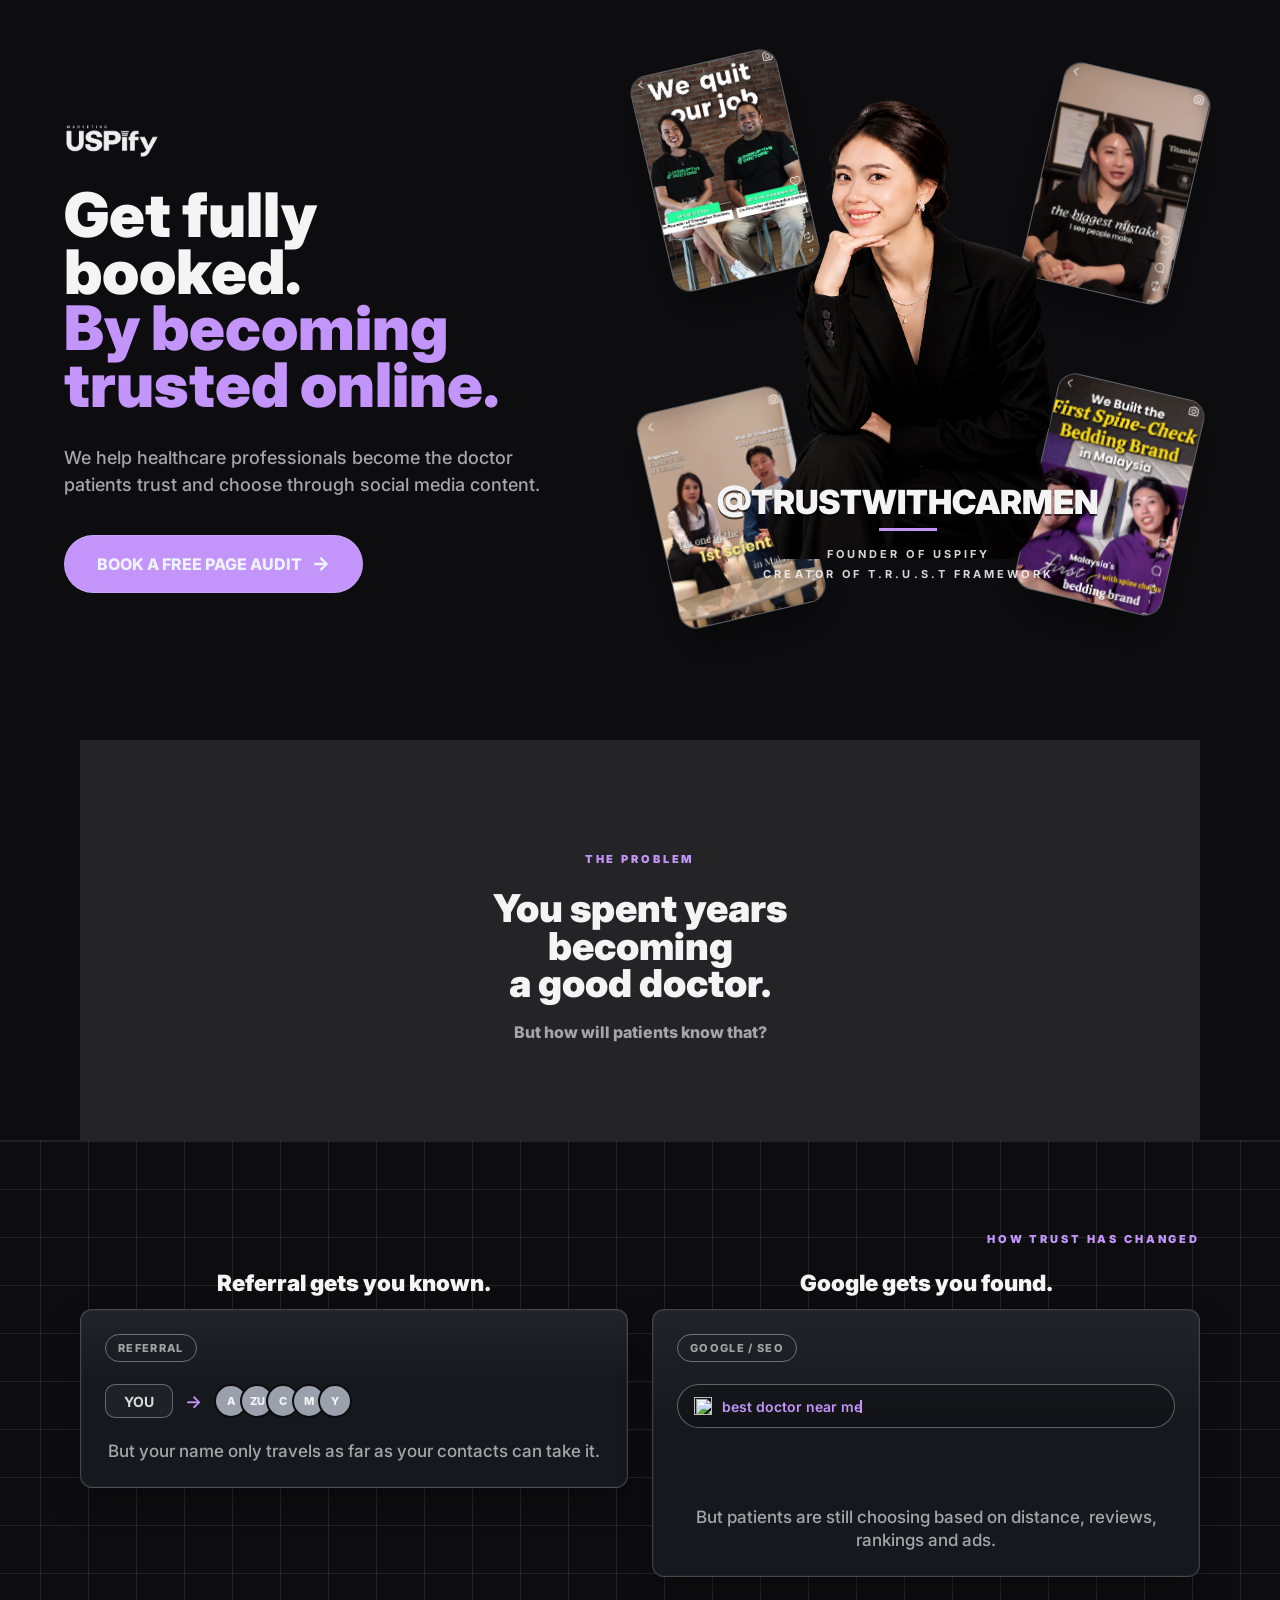
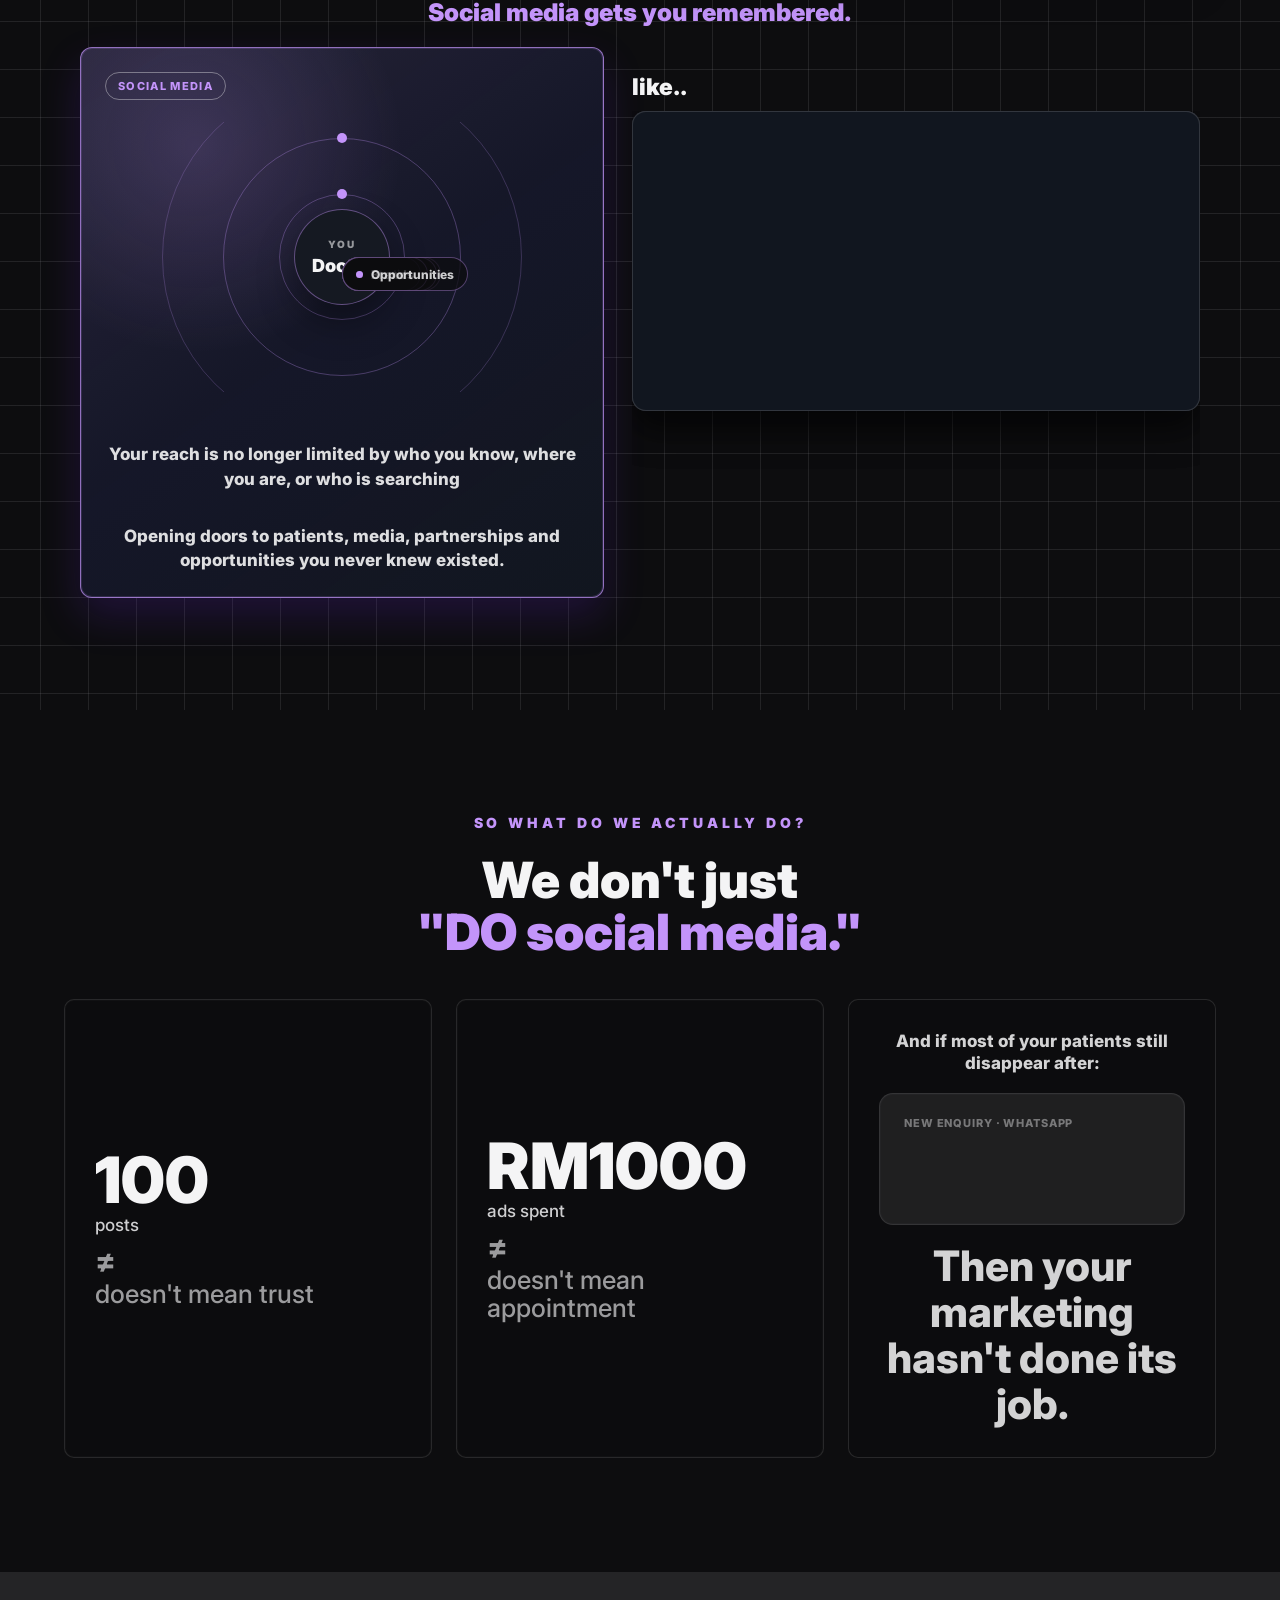
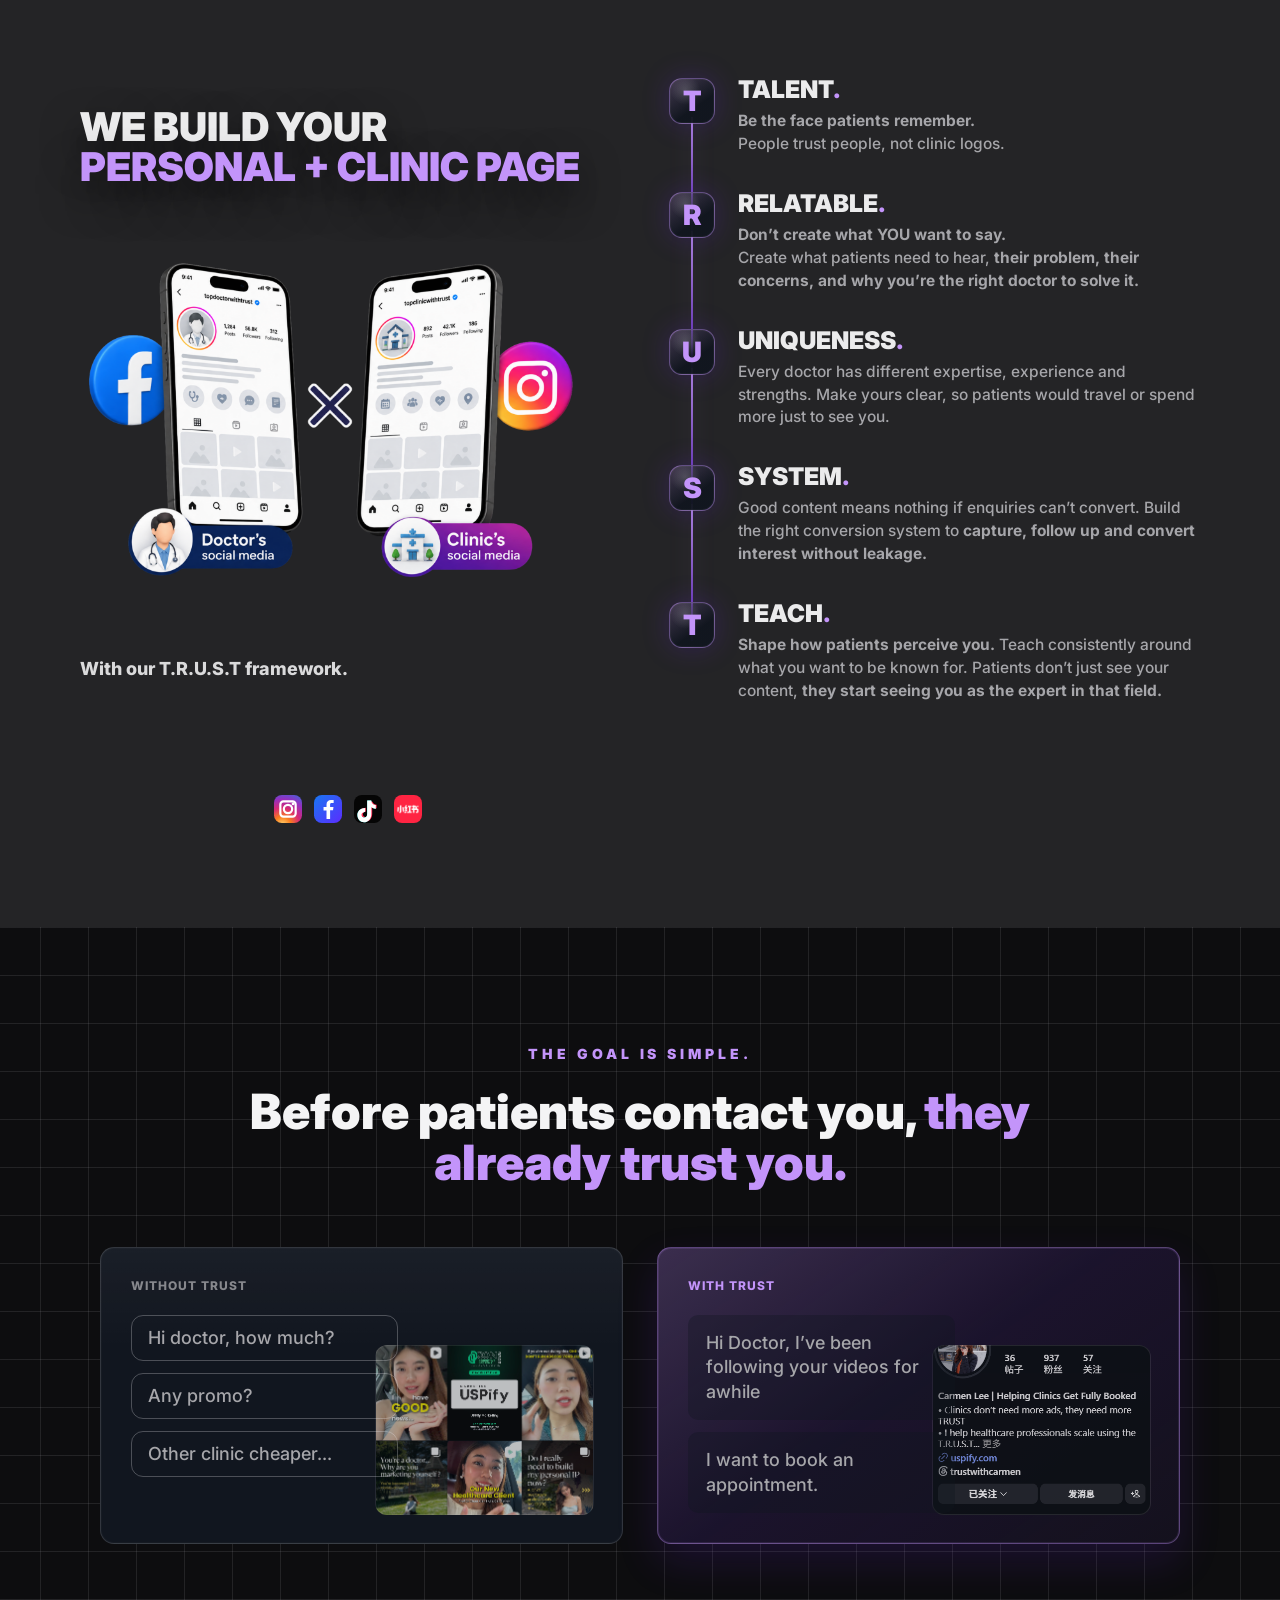
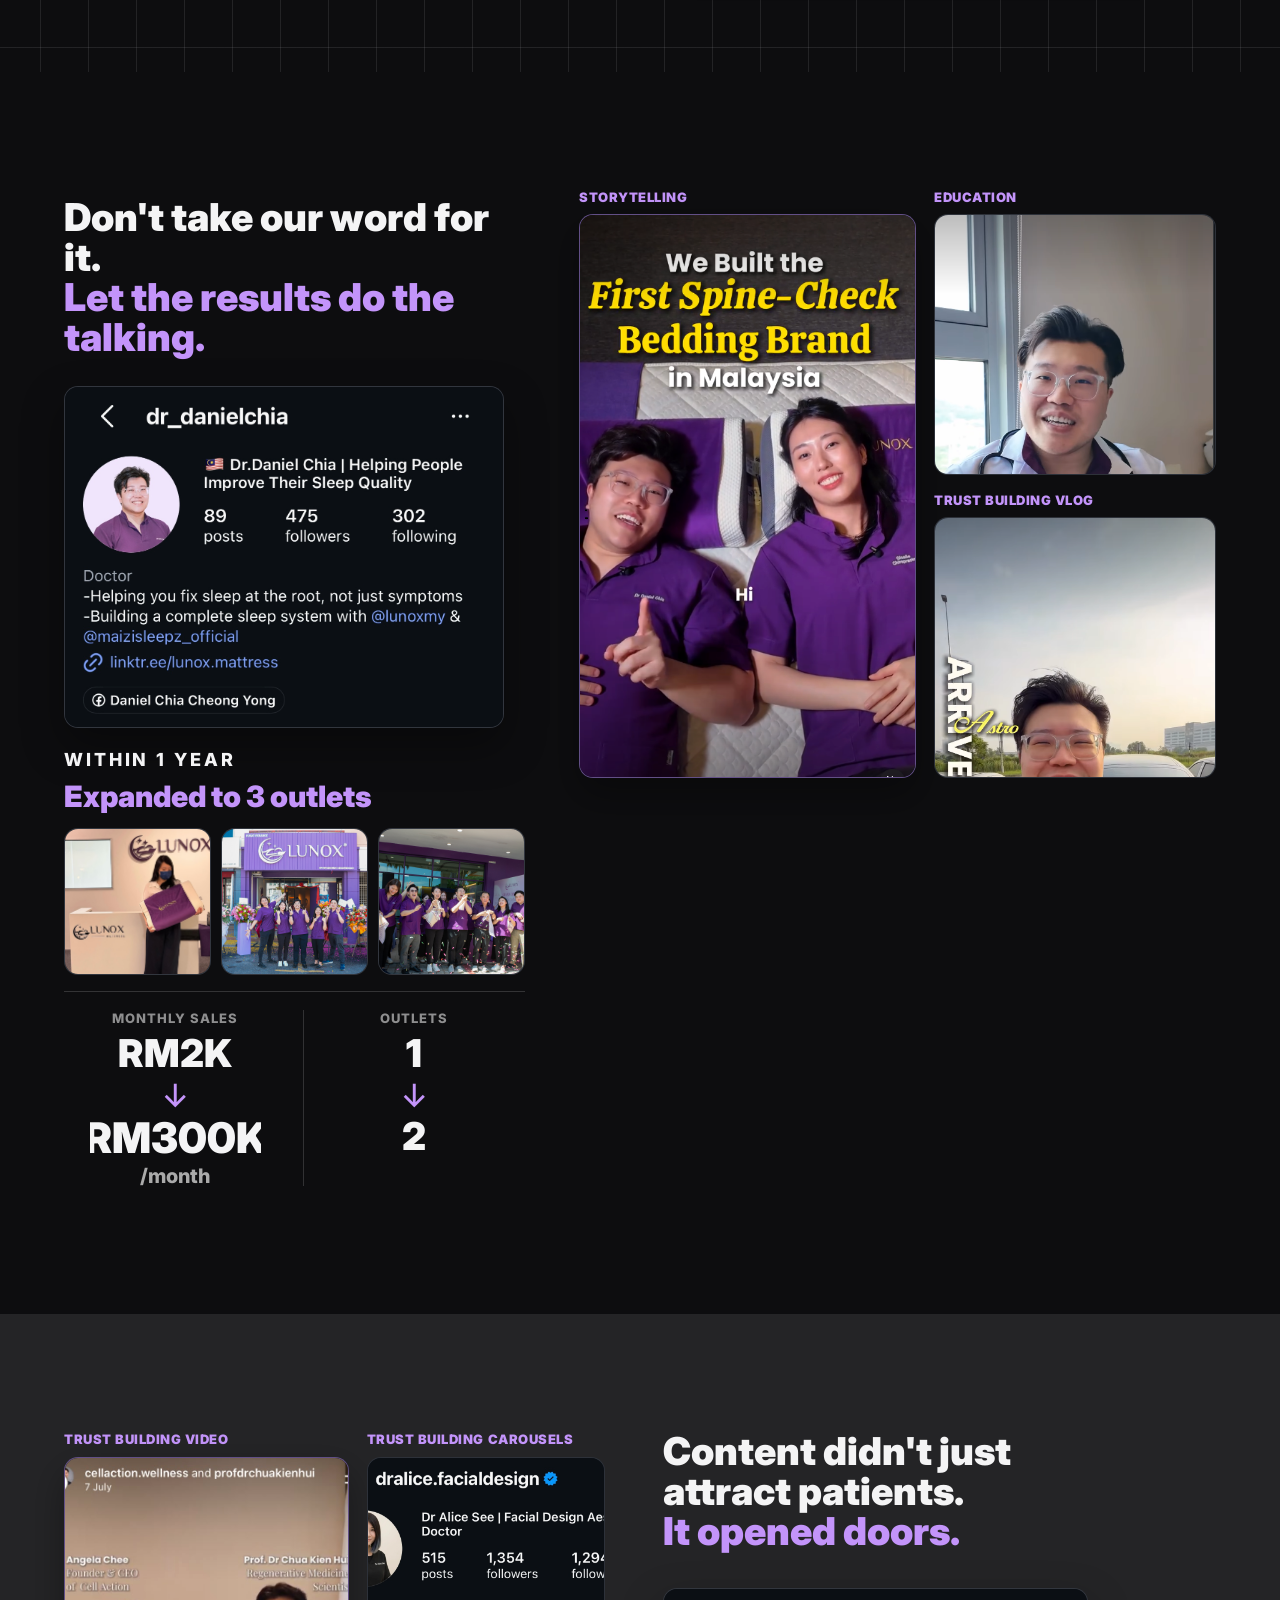
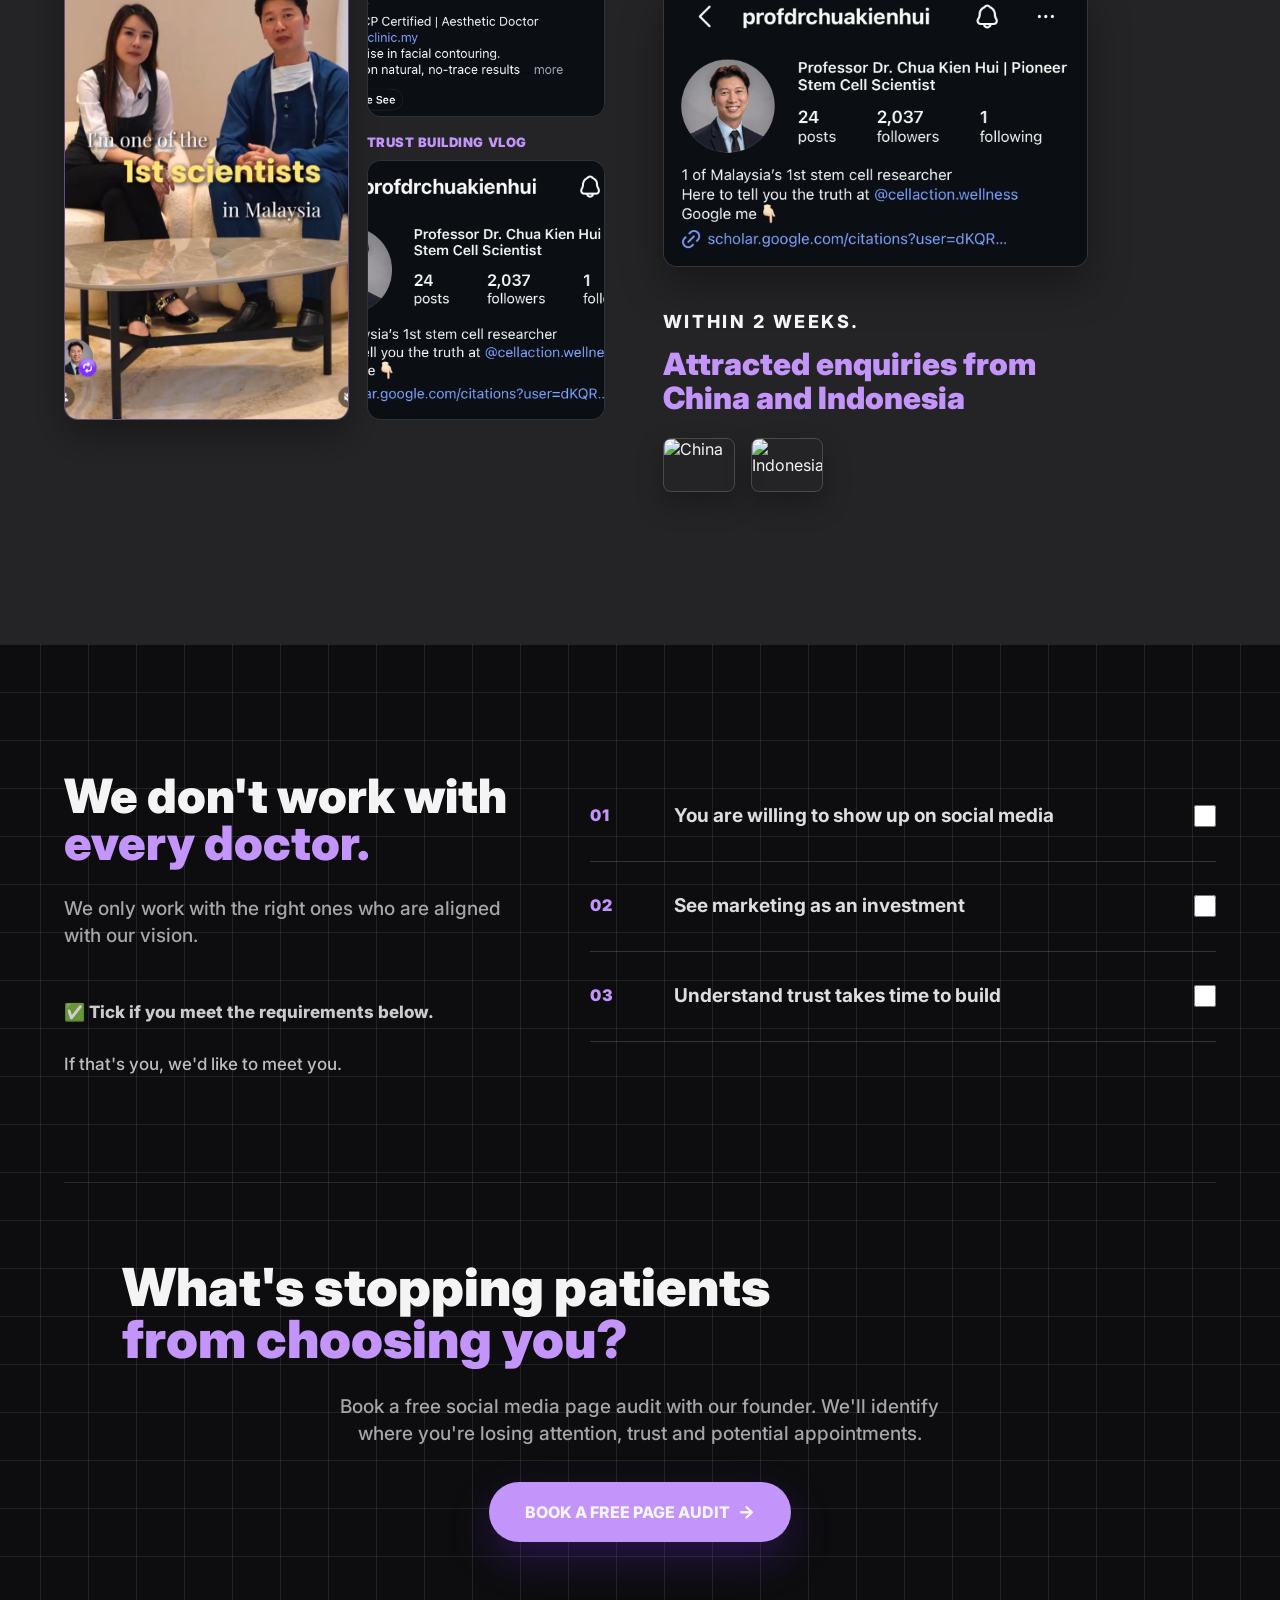
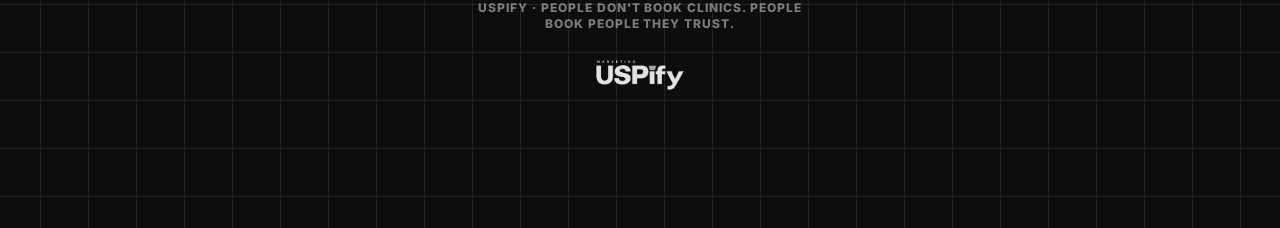
==== commit c07091b9: "s" ====
--- a/index.html
+++ b/index.html
@@ -200,7 +200,7 @@
       <div class="trust-impact-inner">
         <p class="trust-impact-eyebrow">SO WHAT DO WE ACTUALLY DO?</p>
 
-        <h2>We don't just <span>"DO* social media."</span></h2>
+        <h2>We don't just <span>"DO social media."</span></h2>
 
         <div class="trust-impact-statements">
           <article class="trust-impact-metric-card">
@@ -221,7 +221,7 @@
               <span>NEW ENQUIRY · WHATSAPP</span>
               <p><span>How much?</span></p>
             </article>
-            <strong class="trust-marketing-warning"><span>Then your marketing</span><span>Hasn't done its job.</span></strong>
+            <strong class="trust-marketing-warning"><span>Then your marketing</span><span>hasn't done its job.</span></strong>
           </div>
         </div>
       </div>
@@ -371,7 +371,7 @@
               <strong>RM2K</strong>
               <b aria-hidden="true">↓</b>
               <div class="trust-sales-final">
-                <strong data-count-sequence="RM2K|RM10K|RM80K|RM300K|RM720K|RM1M">RM1M</strong>
+                <strong data-count-sequence="RM2K|RM300K|RM1M">RM1M</strong>
                 <small>/month</small>
               </div>
             </article>
@@ -416,7 +416,7 @@
 
           <div class="trust-expansion-result">
             <strong>Within 2 weeks.</strong>
-            <p>Attracted Enquiries from China and Indonesia</p>
+            <p>Attracted enquiries from China and Indonesia</p>
             <div class="trust-expansion-flags" aria-label="China and Indonesia">
               <img src="https://flagcdn.io/flags/4x3/cn.svg" alt="China" loading="lazy" decoding="async">
               <img src="https://flagcdn.io/flags/4x3/id.svg" alt="Indonesia" loading="lazy" decoding="async">
--- a/css/index3.css
+++ b/css/index3.css
@@ -1127,6 +1127,7 @@
 }
 
 .trust-impact-section h2 span {
+  display: block;
   color: #C394FA;
   font-weight: 900;
 }
@@ -5735,3 +5736,11 @@
 .trust-channel-referral > .trust-card-kicker i {
   display: none !important;
 }
+
+.trust-channel-social,
+.trust-channel-social.is-active {
+  border-color: rgba(195, 148, 250, 0.72) !important;
+  box-shadow:
+    inset 0 0 0 1px rgba(195, 148, 250, 0.16),
+    0 18px 42px rgba(106, 39, 220, 0.2) !important;
+}
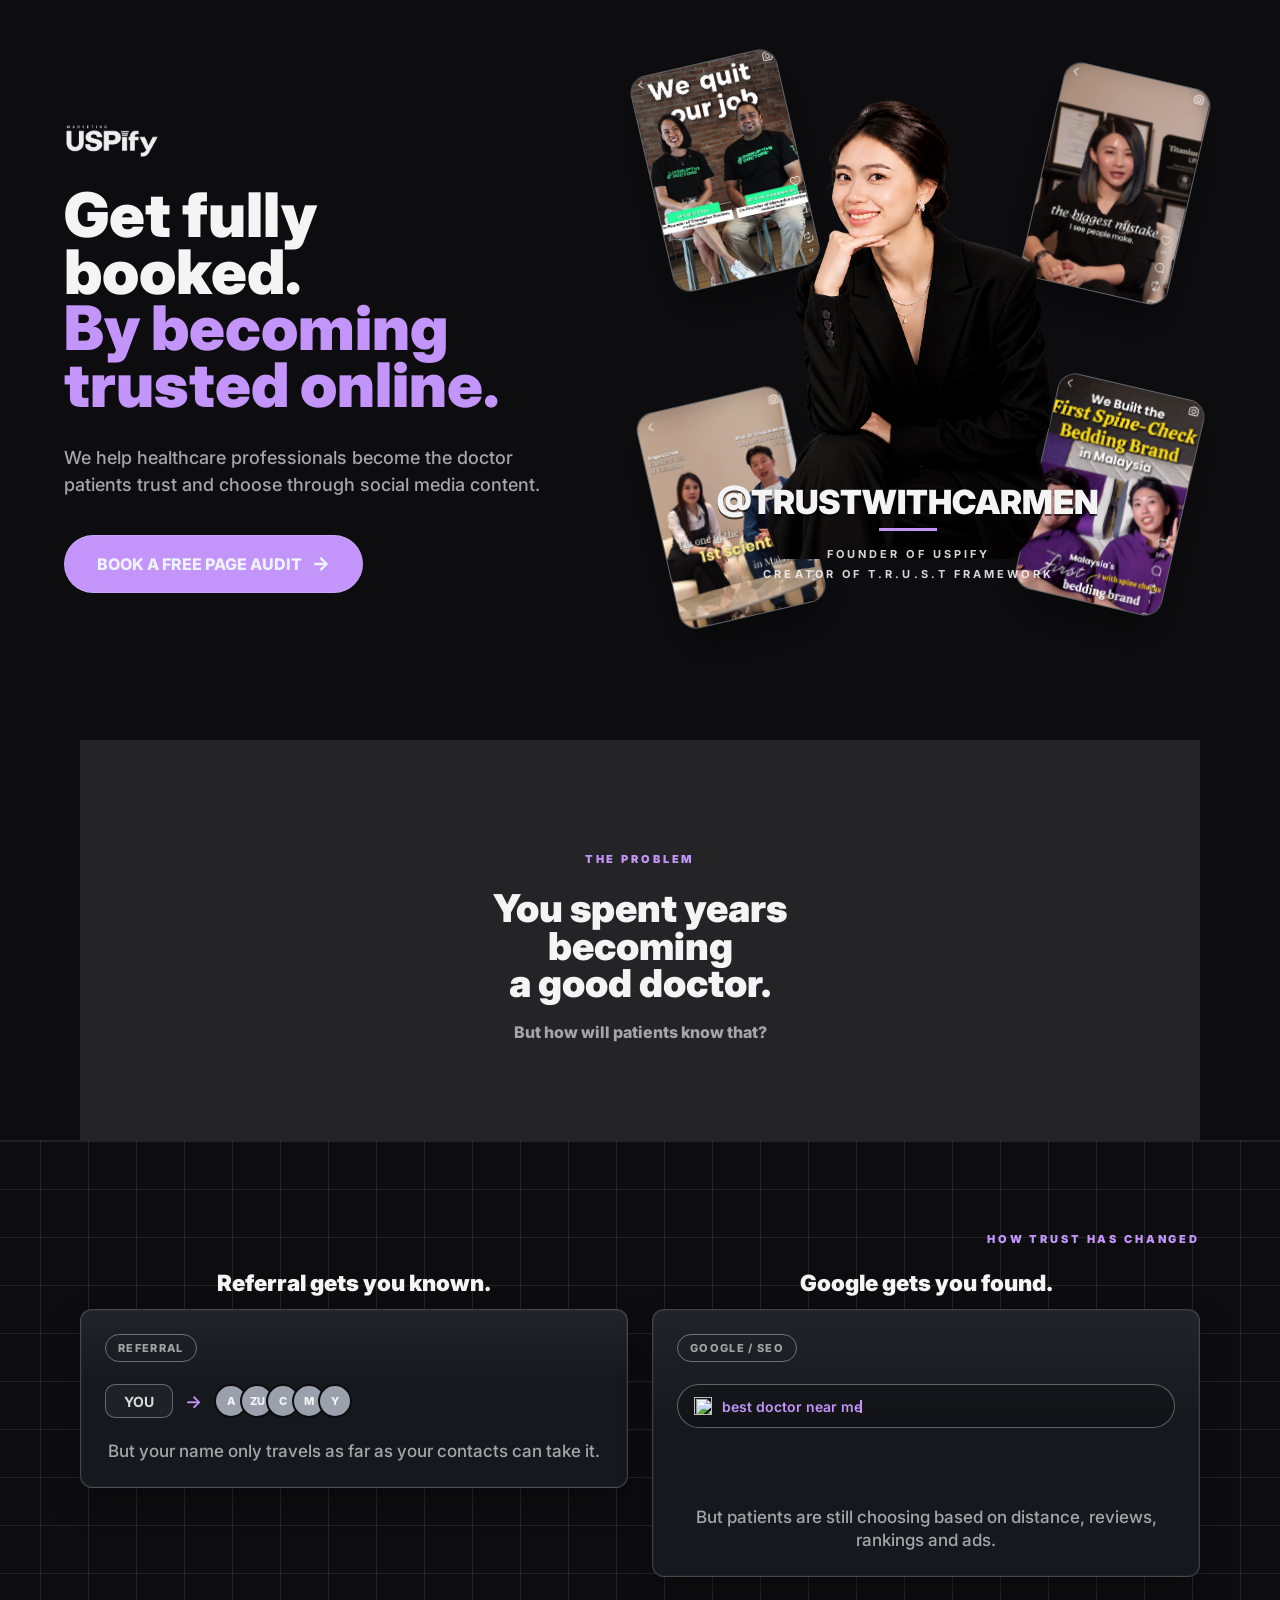
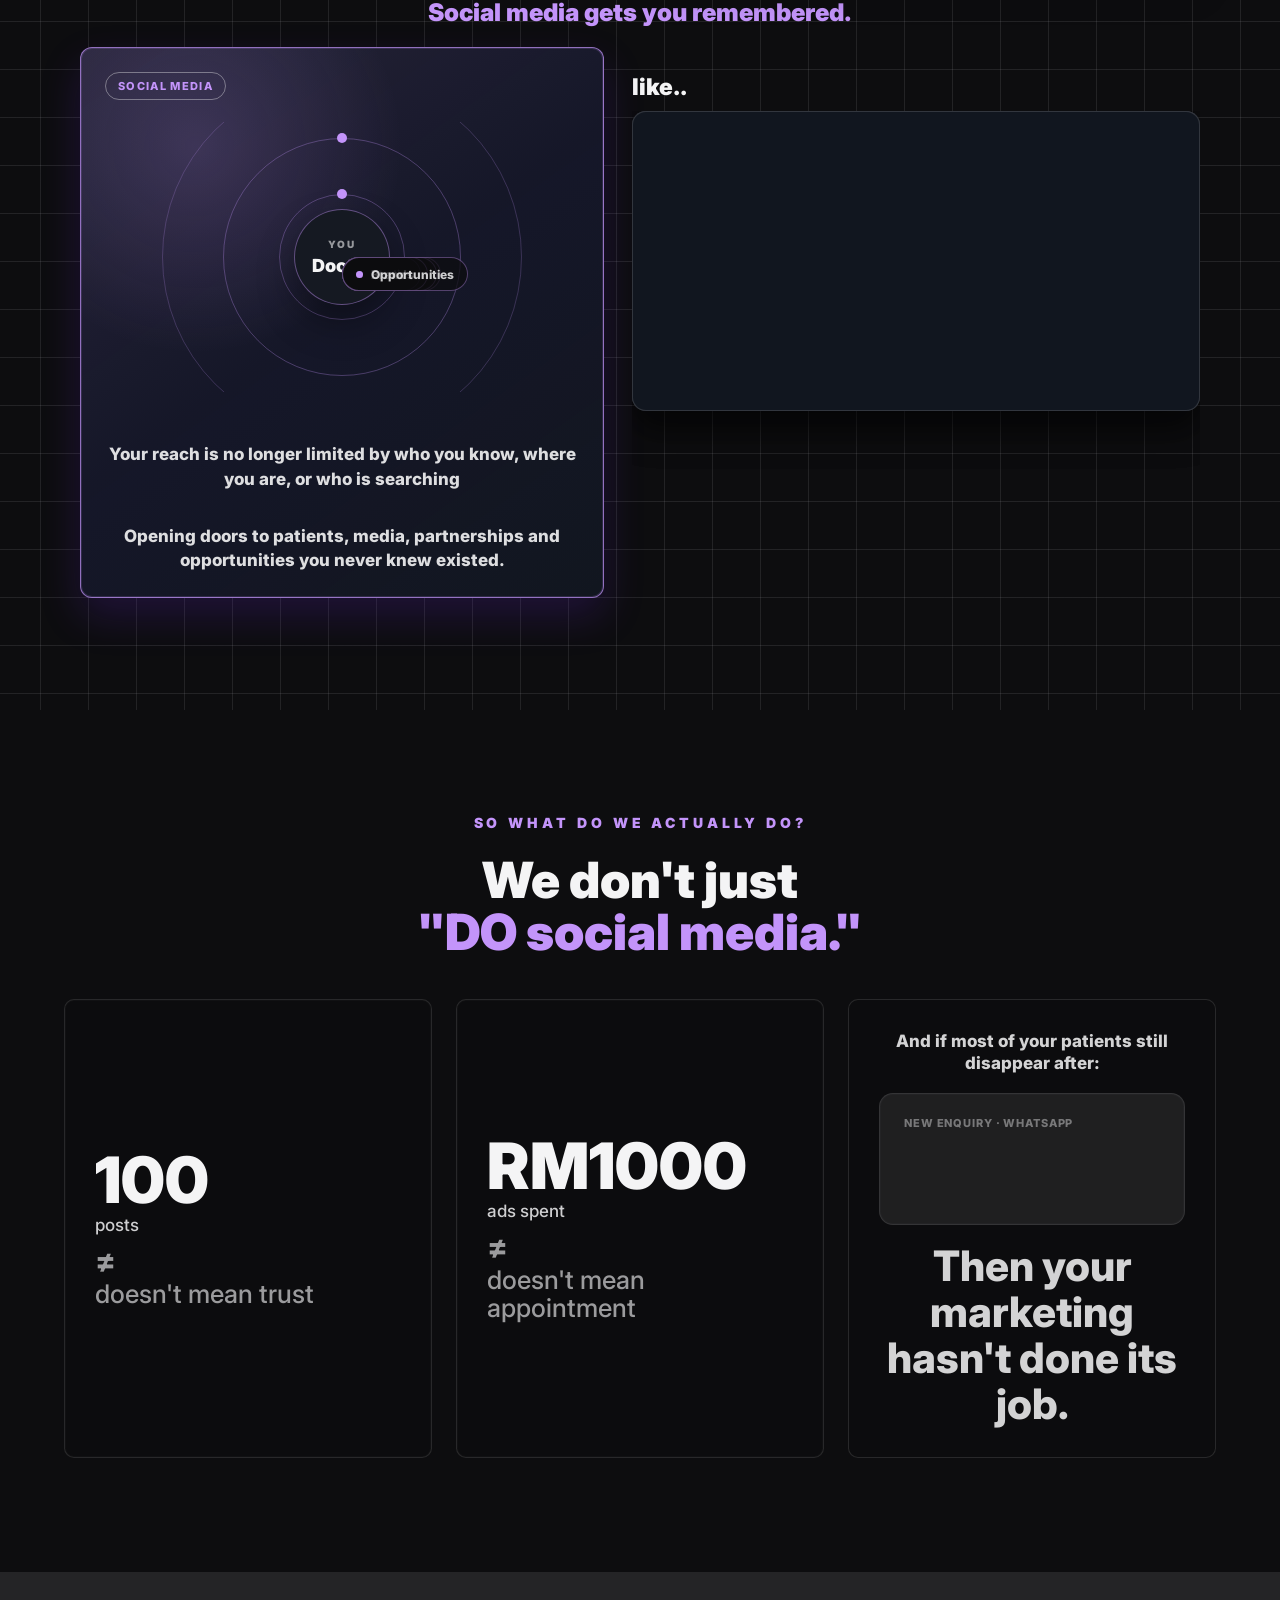
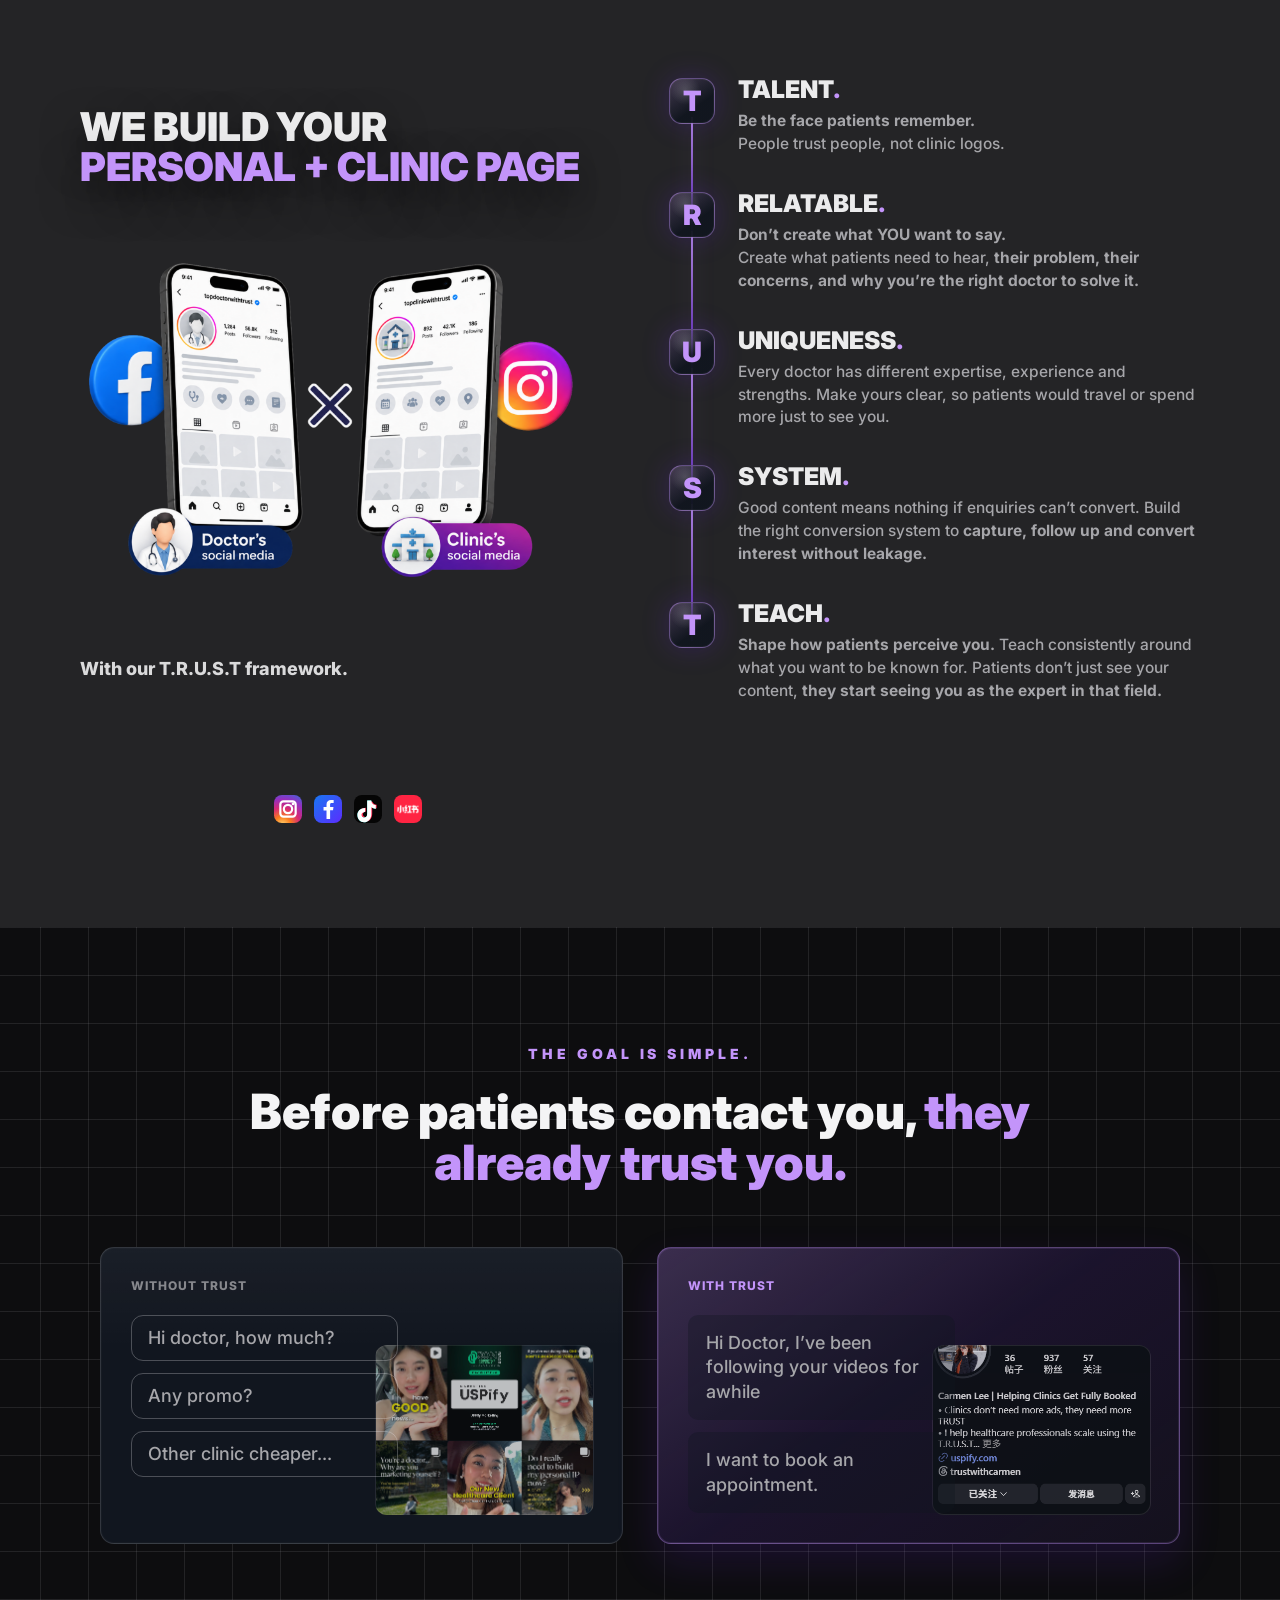
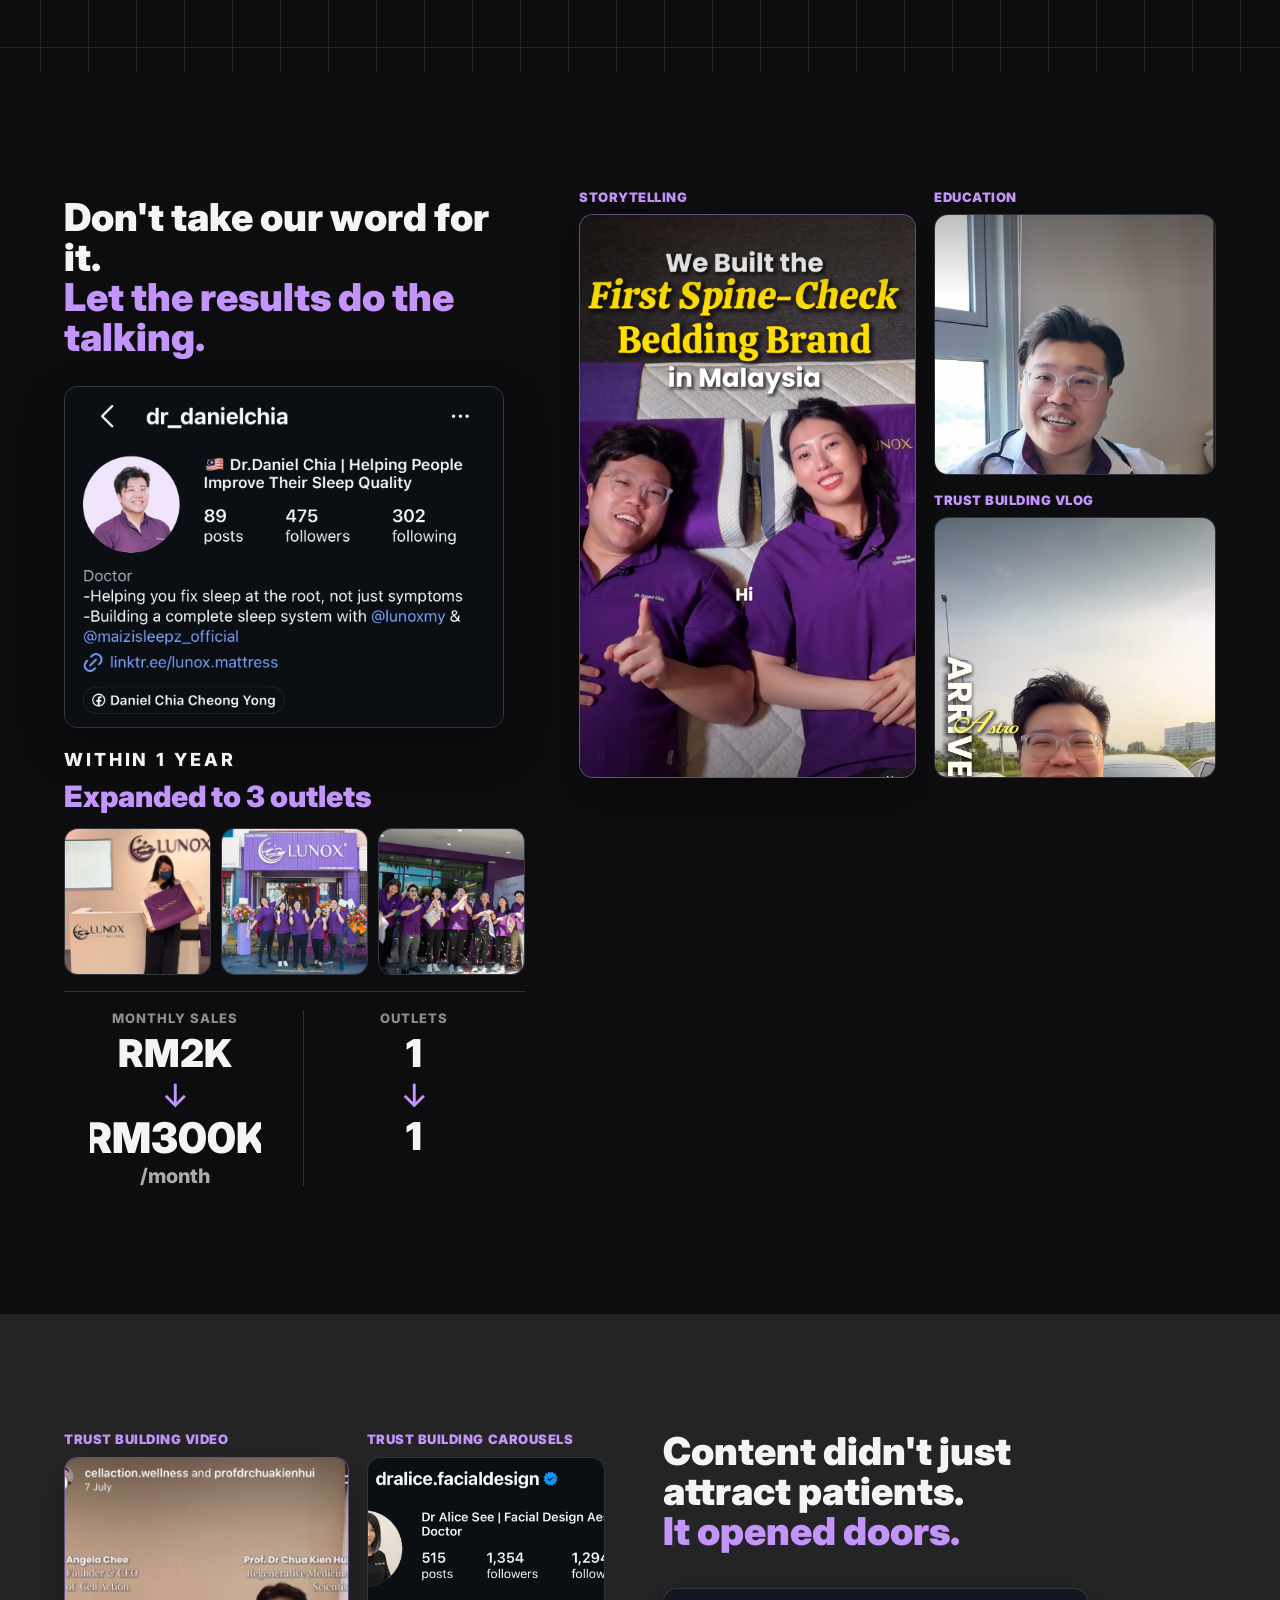
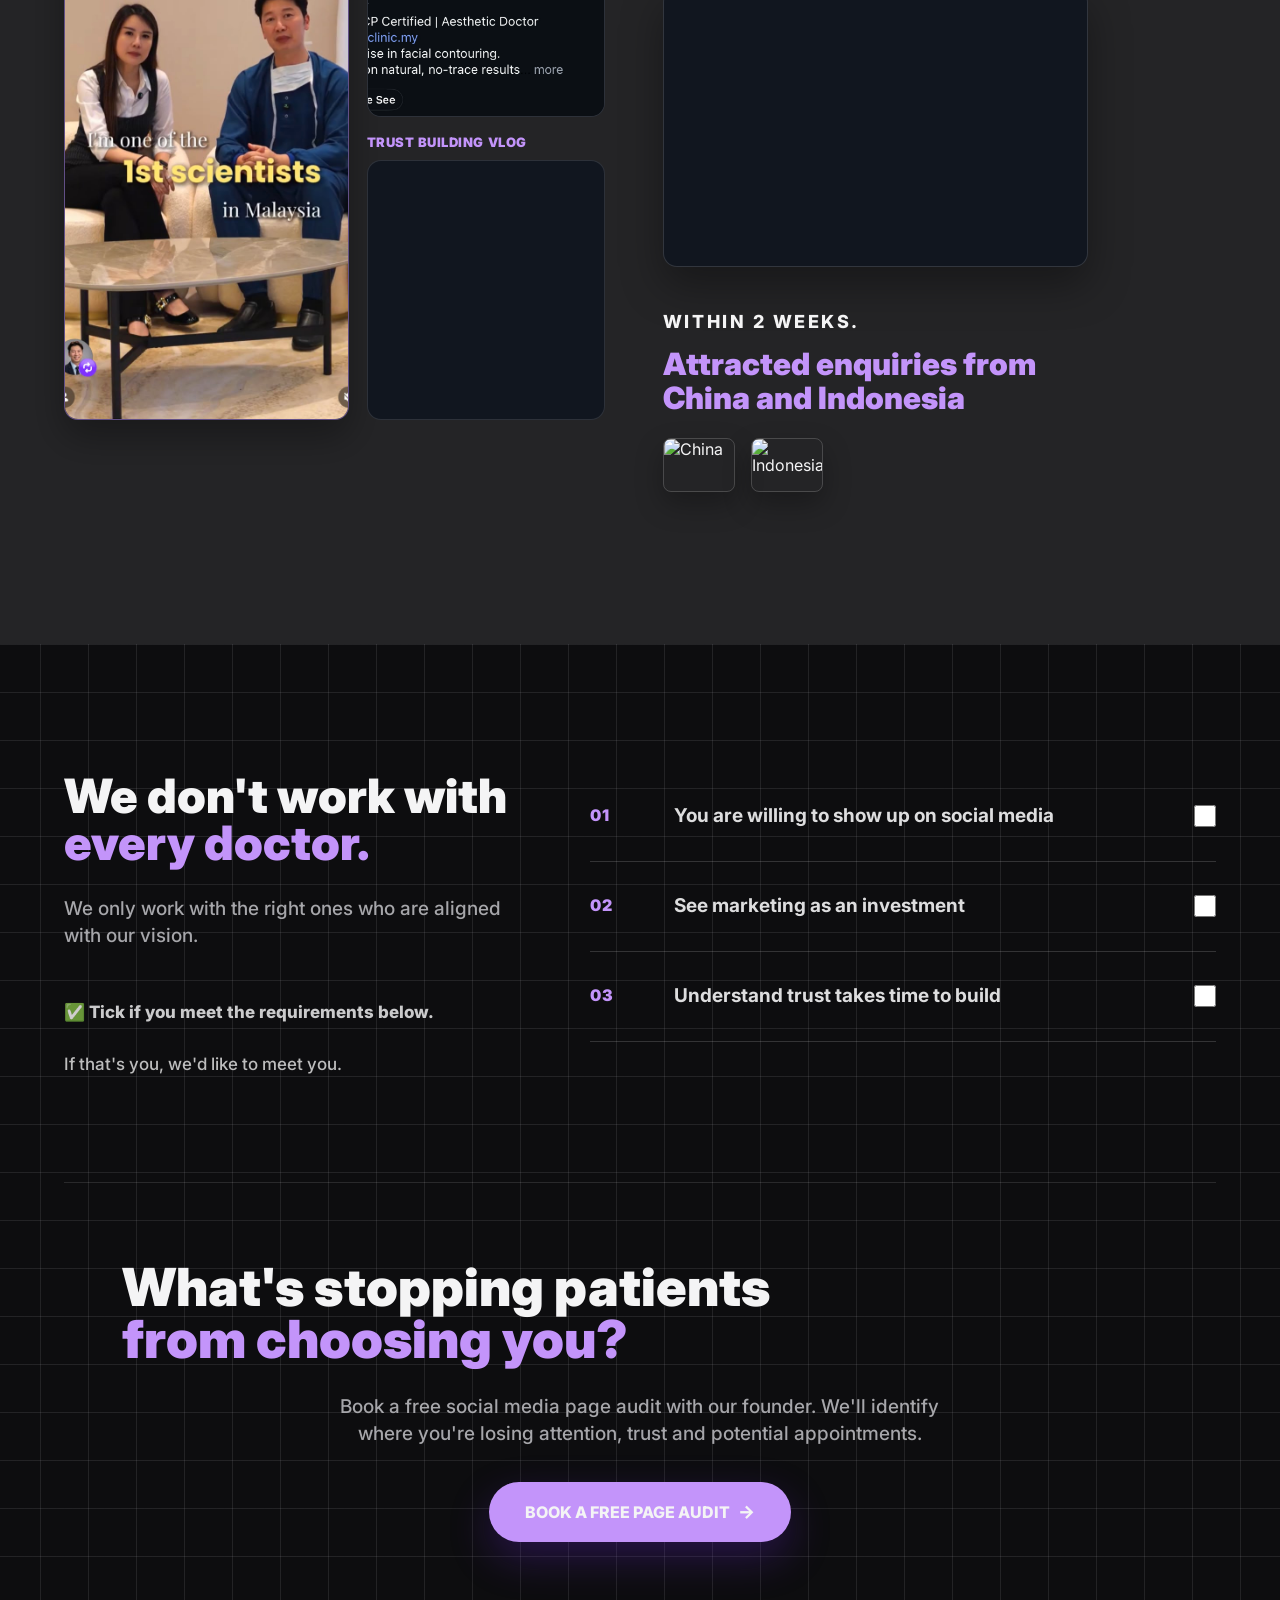
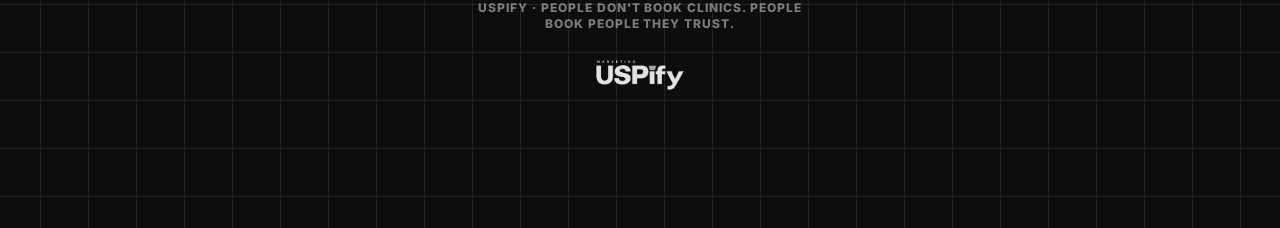
==== commit b0b2d52c: "s" ====
--- a/index.html
+++ b/index.html
@@ -486,6 +486,17 @@
           <span>Mobile No.</span>
           <input type="tel" name="mobileNo" autocomplete="tel" required>
         </label>
+        <fieldset class="trust-audit-choice">
+          <legend>Are you interested in our CRM system? <span aria-hidden="true">*</span></legend>
+          <label>
+            <input type="radio" name="crmInterest" value="Yes" required>
+            <span>Yes</span>
+          </label>
+          <label>
+            <input type="radio" name="crmInterest" value="No">
+            <span>No</span>
+          </label>
+        </fieldset>
         <button type="submit">Submit and WhatsApp Us <span aria-hidden="true">→</span></button>
         <small data-audit-status aria-live="polite"></small>
       </form>
--- a/css/index3.css
+++ b/css/index3.css
@@ -2469,6 +2469,49 @@
   border-color: #C394FA;
 }
 
+.trust-audit-choice {
+  display: grid;
+  gap: 10px;
+  margin: 2px 0 0;
+  padding: 0;
+  border: 0;
+}
+
+.trust-audit-choice legend {
+  margin: 0 0 2px;
+  padding: 0;
+  color: rgba(244, 244, 245, 0.78);
+  font-size: var(--trust-type-body-sm);
+  font-weight: 700;
+  line-height: 1.35;
+}
+
+.trust-audit-choice legend span {
+  color: #C394FA;
+}
+
+.trust-audit-choice label {
+  display: flex;
+  align-items: center;
+  gap: 10px;
+  min-height: 28px;
+  color: var(--trust-text);
+  font-size: var(--trust-type-body-sm);
+  font-weight: 700;
+}
+
+.trust-audit-choice input[type="radio"] {
+  width: 18px;
+  min-height: 18px;
+  height: 18px;
+  flex: 0 0 18px;
+  padding: 0;
+  border-radius: 50%;
+  background: transparent;
+  accent-color: #C394FA;
+  cursor: pointer;
+}
+
 .trust-audit-form button {
   width: 100%;
   box-sizing: border-box;
@@ -2597,6 +2640,13 @@
     border-radius: 11px;
   }
 
+  .trust-audit-choice input[type="radio"] {
+    width: 18px;
+    min-height: 18px;
+    height: 18px;
+    border-radius: 50%;
+  }
+
   .trust-audit-form button {
     min-height: 48px;
     padding: 0 16px;
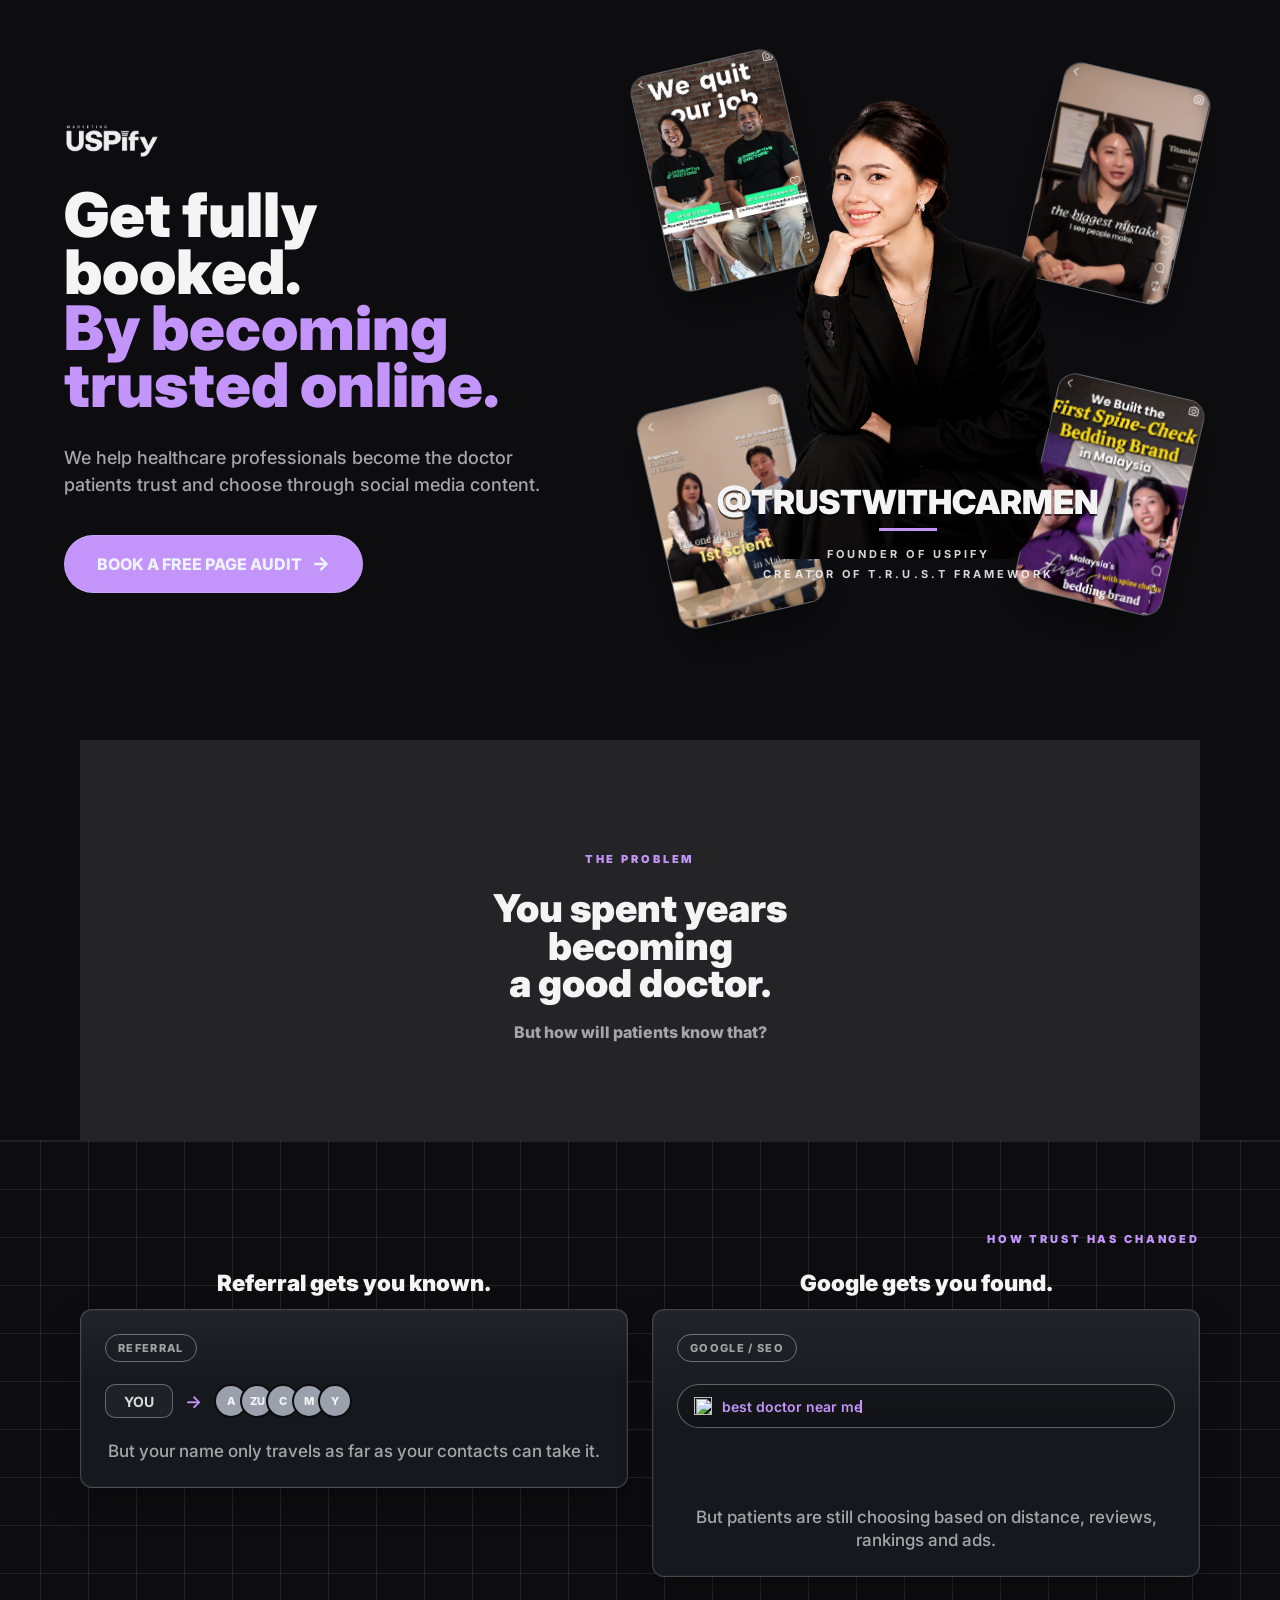
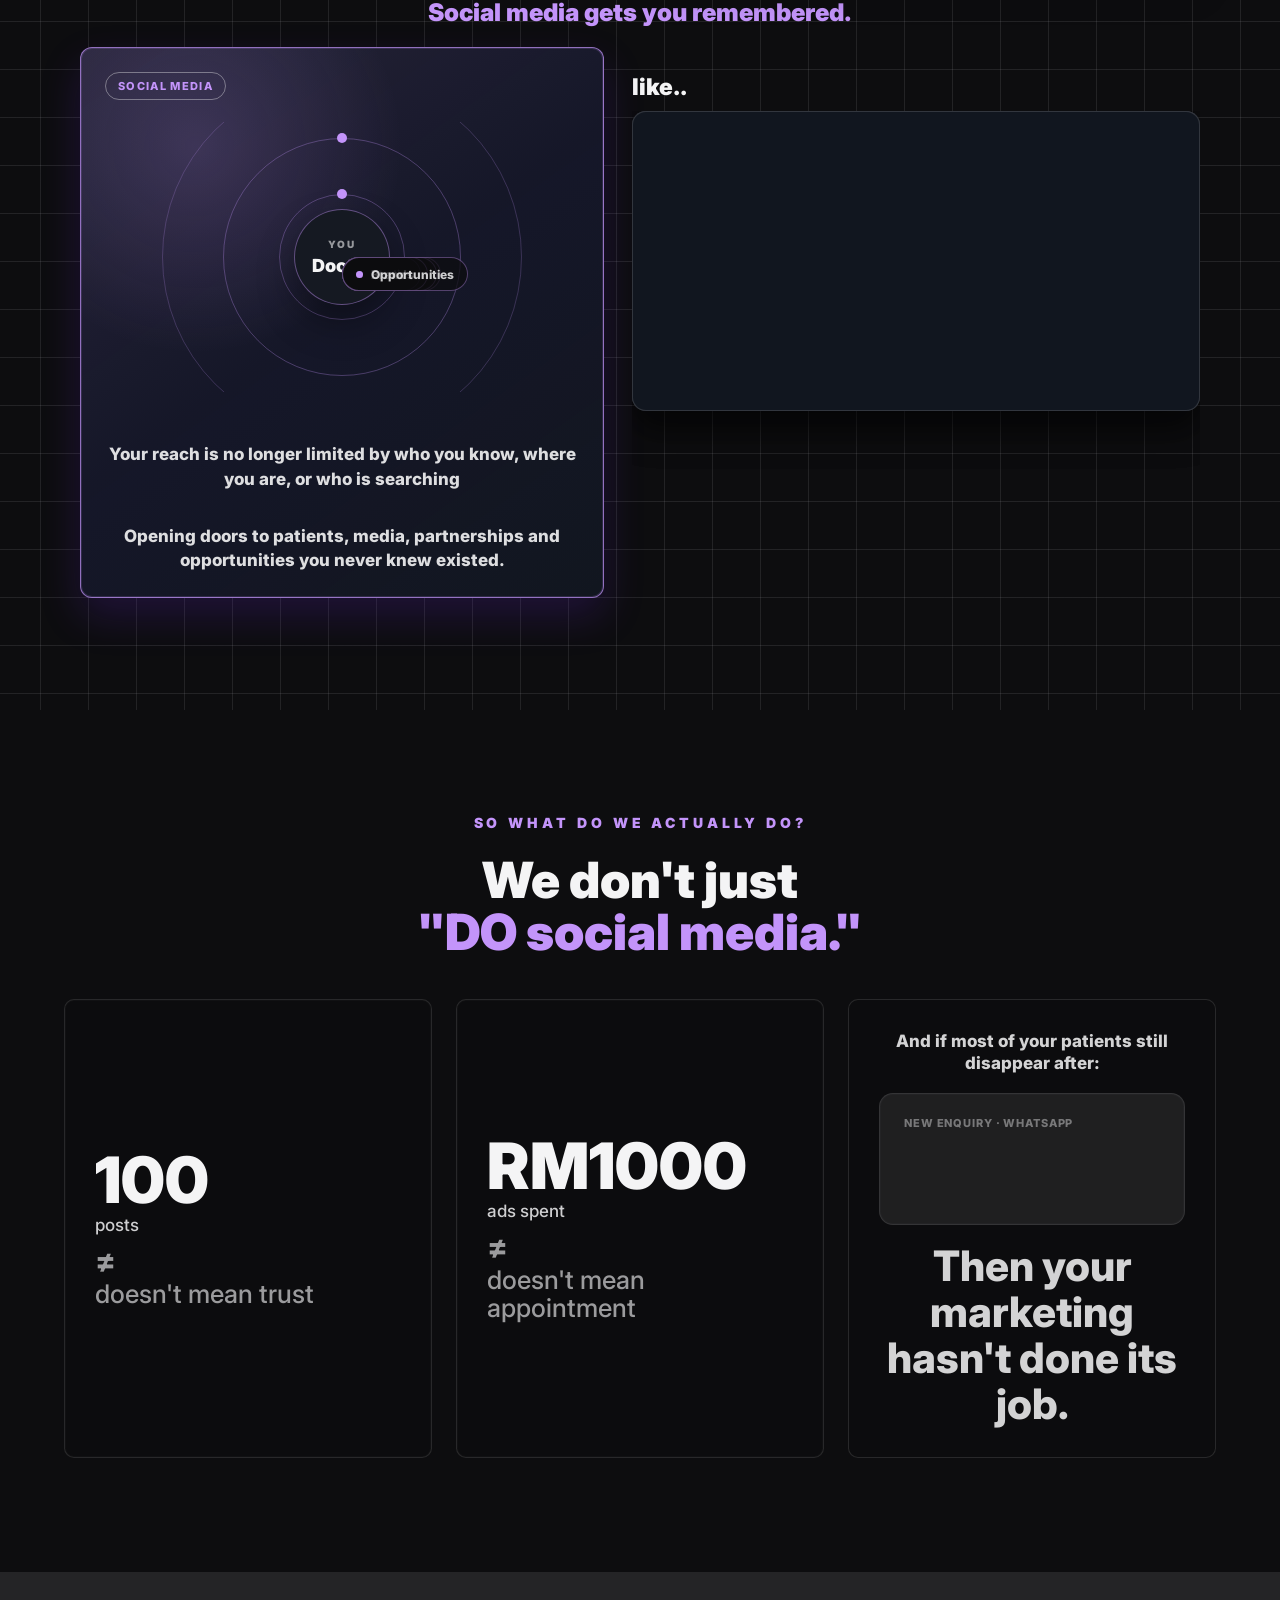
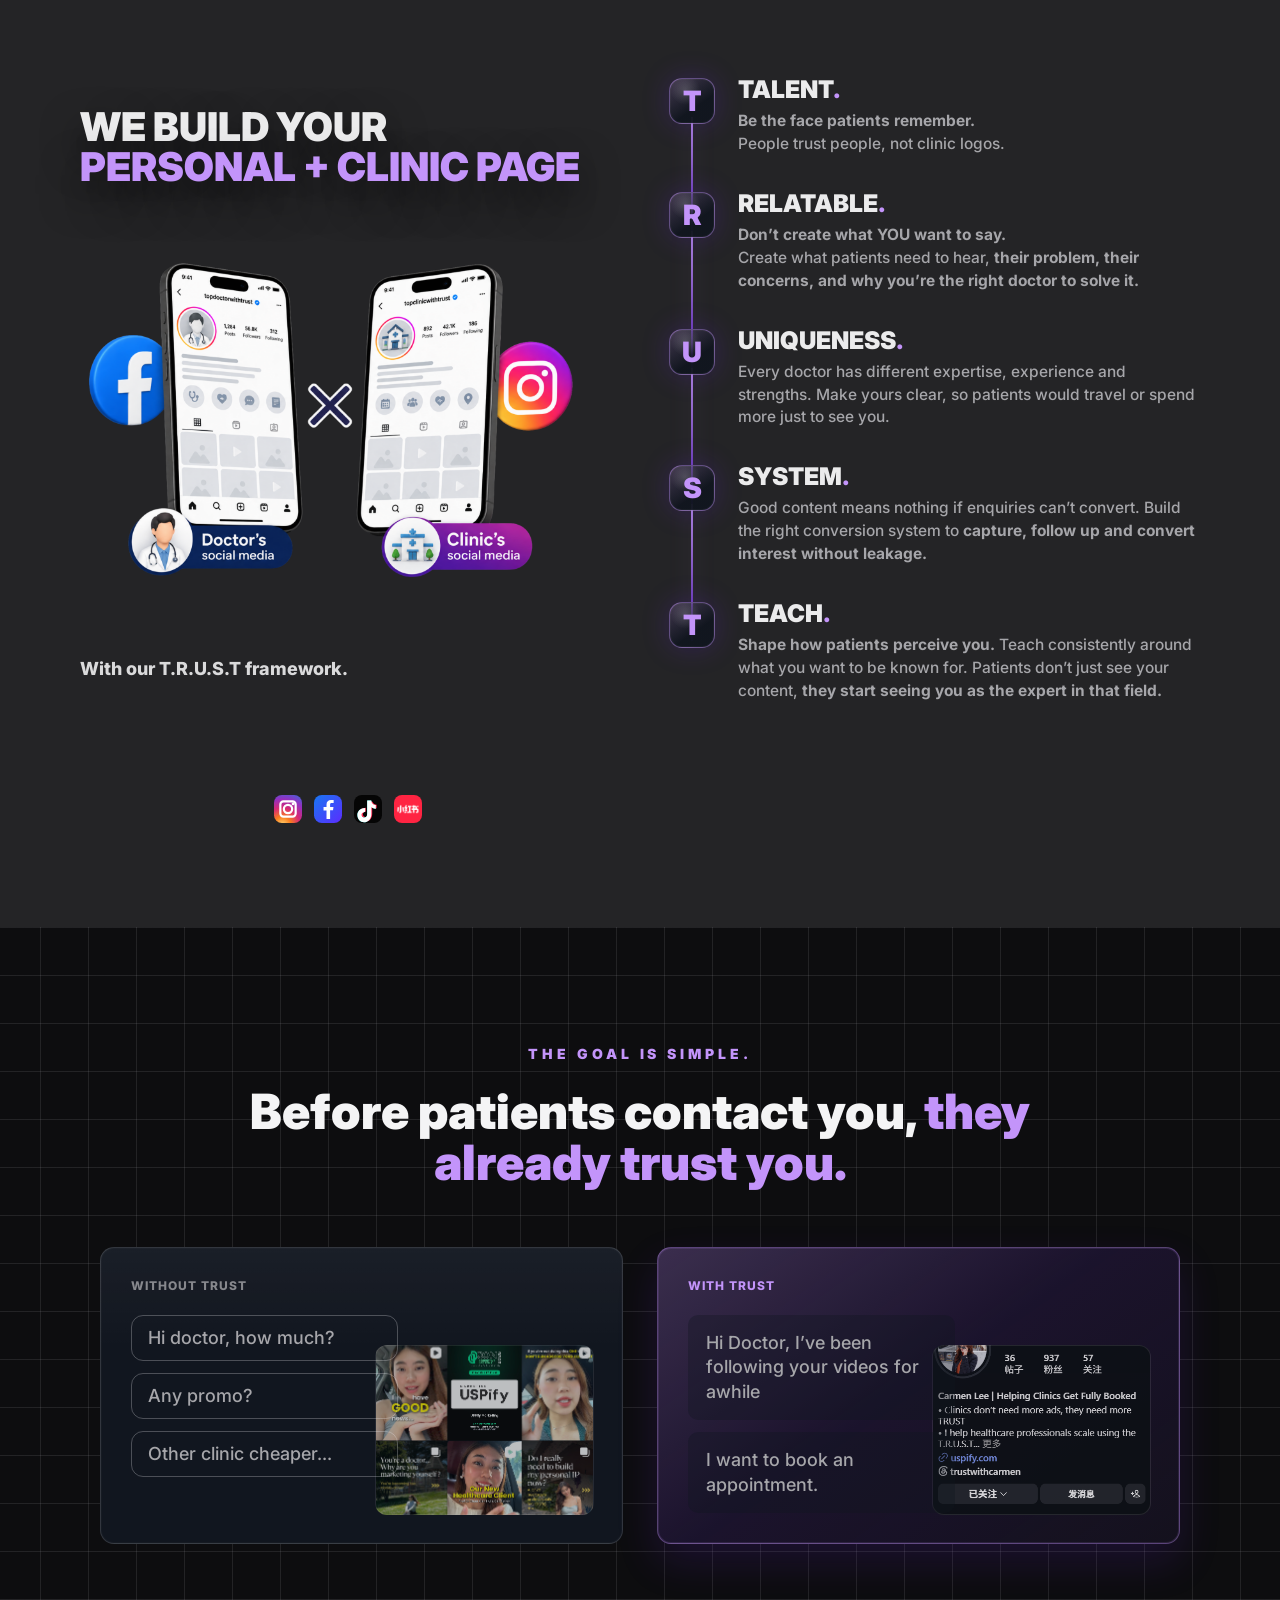
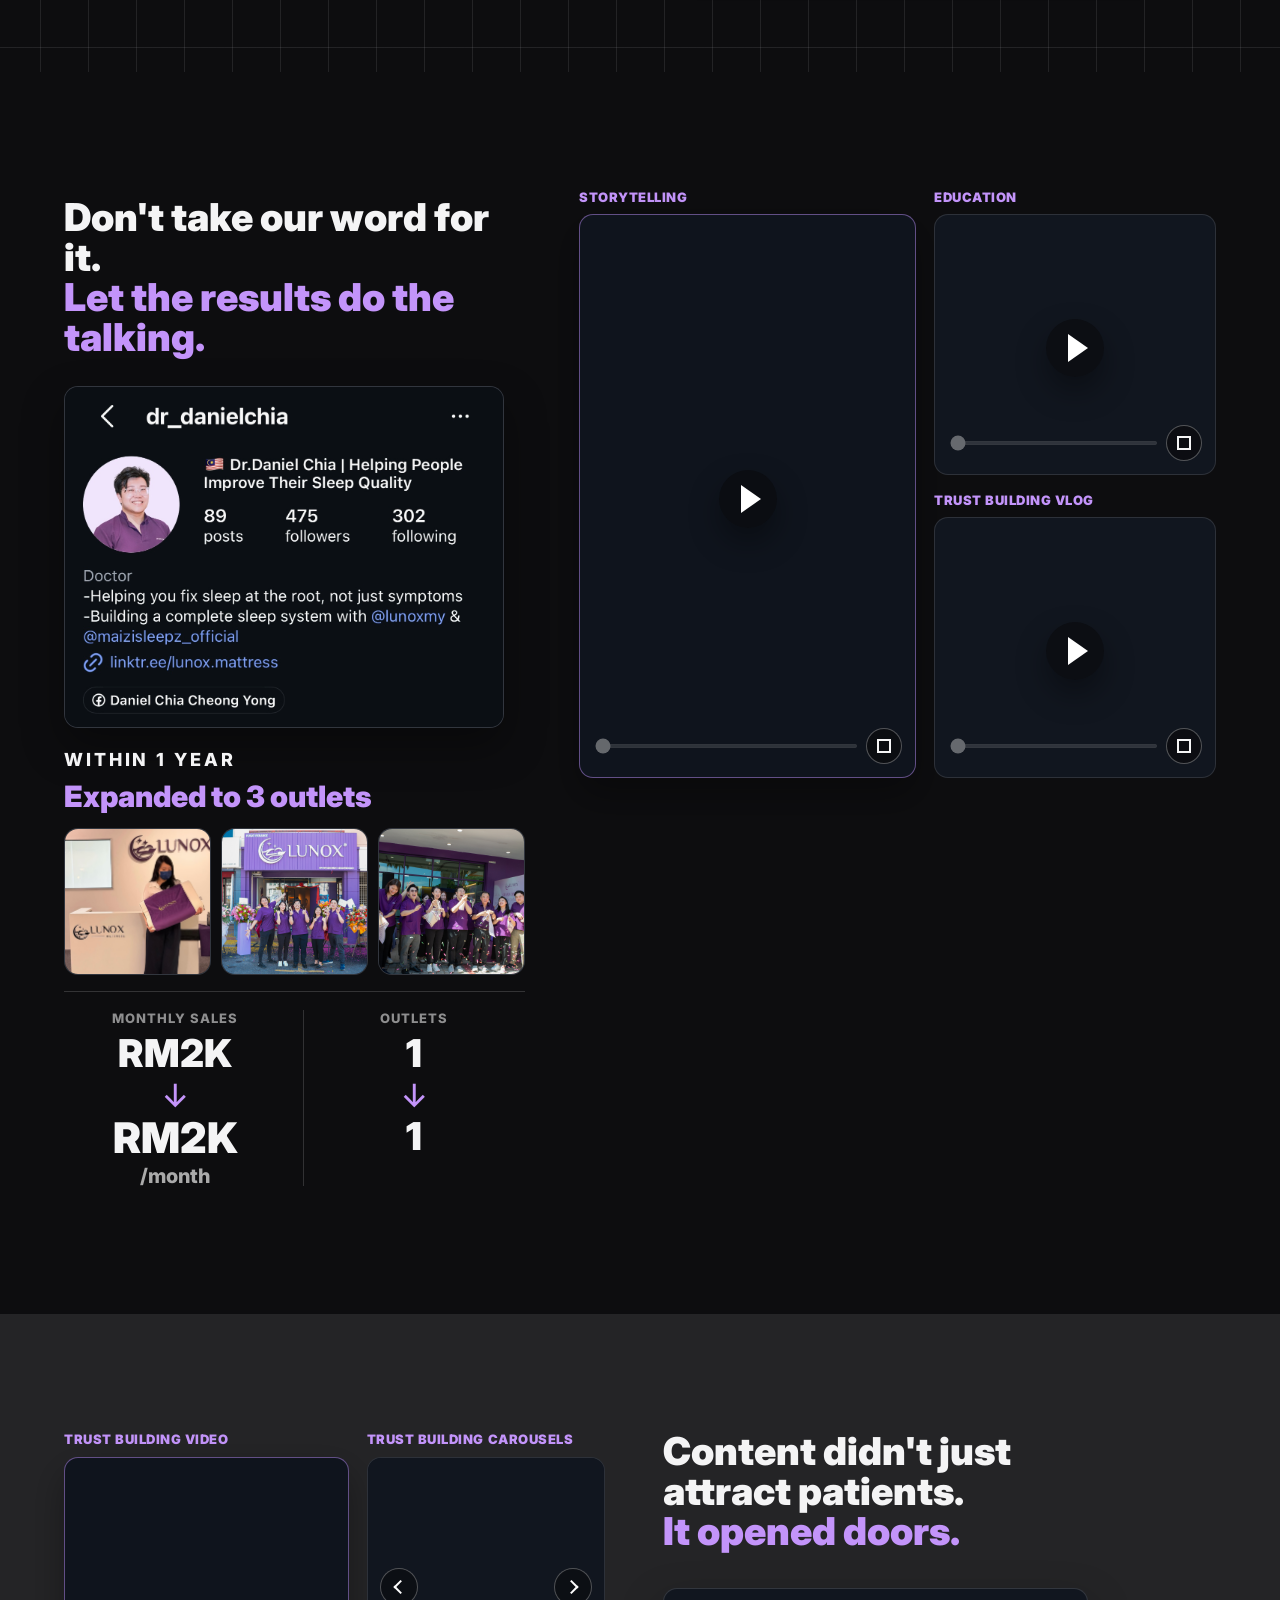
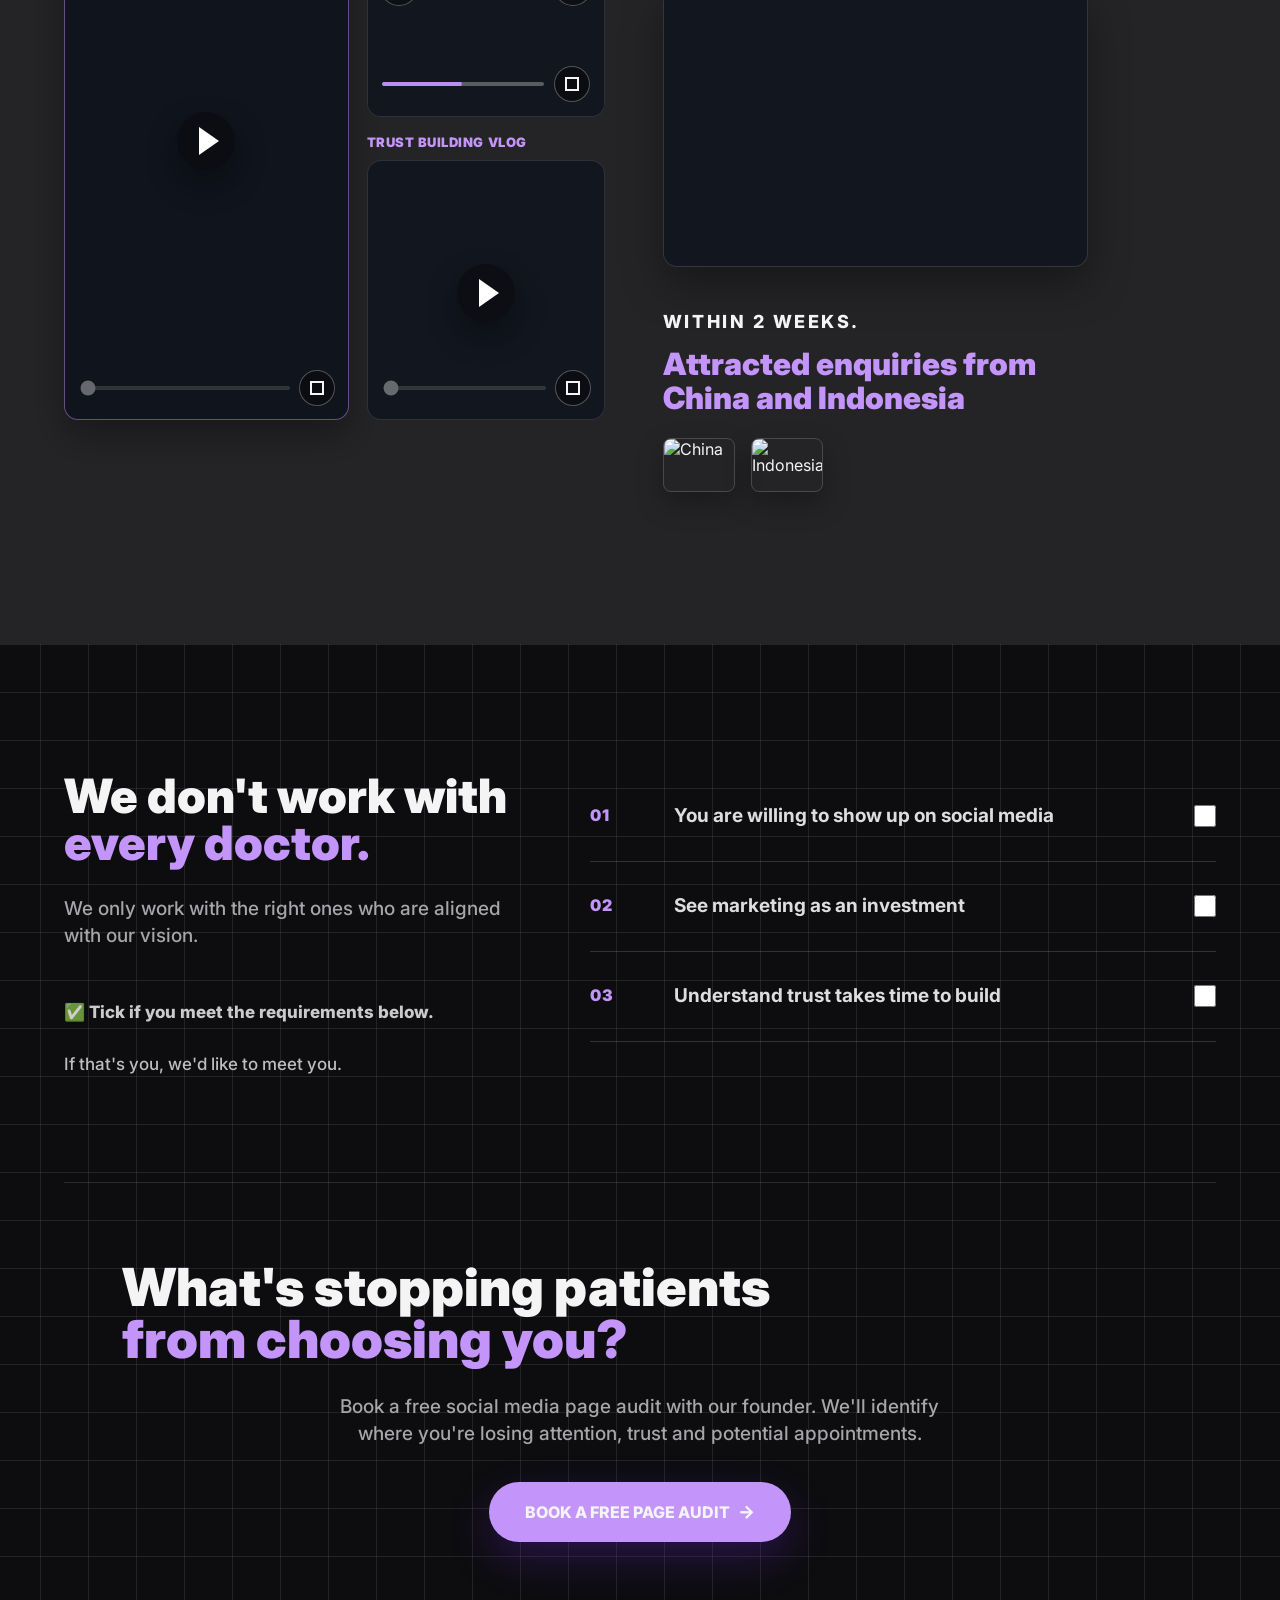
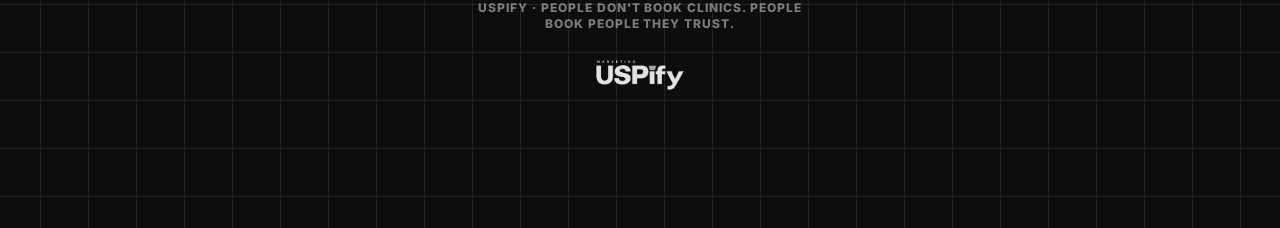
==== commit 4e722781: "s" ====
--- a/index.html
+++ b/index.html
@@ -338,17 +338,23 @@
         </div>
 
         <div class="trust-case-posts" aria-label="Dr Daniel Instagram posts">
-          <article>
+          <article class="trust-video-card">
             <span>Storytelling</span>
-            <img src="image/case-storytelling.png" alt="Storytelling reel preview" loading="lazy" decoding="async">
-          </article>
-          <article>
+            <video aria-label="Storytelling reel preview" loop playsinline preload="metadata">
+              <source src="video/storytelling.mp4" type="video/mp4">
+            </video>
+          </article>
+          <article class="trust-video-card">
             <span>Education</span>
-            <img src="image/case-education.png" alt="Education reel preview" loading="lazy" decoding="async">
-          </article>
-          <article>
+            <video aria-label="Education reel preview" loop playsinline preload="metadata">
+              <source src="video/education.mp4" type="video/mp4">
+            </video>
+          </article>
+          <article class="trust-video-card">
             <span>Trust building vlog</span>
-            <img src="image/case-trust-vlog.png" alt="Trust building vlog reel preview" loading="lazy" decoding="async">
+            <video aria-label="Trust building vlog reel preview" loop playsinline preload="metadata">
+              <source src="video/trust%20bulding%20vlog.mp4" type="video/mp4">
+            </video>
           </article>
         </div>
 
@@ -400,17 +406,39 @@
           </div>
 
           <div class="trust-expansion-posts" aria-label="Cellaction trust building content">
-            <article>
+            <article class="trust-video-card">
               <span>Trust building video</span>
-              <img src="image/floating-cellaction.png" alt="Trust building video preview" loading="lazy" decoding="async">
-            </article>
-            <article>
+              <video aria-label="Trust building video preview" loop playsinline preload="metadata">
+                <source src="video/Trust%20building%20video.mp4" type="video/mp4">
+              </video>
+            </article>
+            <article class="trust-image-carousel-card is-playing" data-carousel-interval="5000">
               <span>Trust building carousels</span>
-              <img src="image/doktor image ig 3.PNG" alt="Trust building carousel preview" loading="lazy" decoding="async">
-            </article>
-            <article>
+              <div class="trust-image-carousel" aria-label="Trust building carousel preview">
+                <img class="is-active" src="carousels/1.jpg" alt="Trust building carousel slide 1" loading="lazy" decoding="async">
+                <img src="carousels/2.jpg" alt="Trust building carousel slide 2" loading="lazy" decoding="async">
+                <img src="carousels/3.jpg" alt="Trust building carousel slide 3" loading="lazy" decoding="async">
+                <img src="carousels/4.jpg" alt="Trust building carousel slide 4" loading="lazy" decoding="async">
+                <img src="carousels/5.jpg" alt="Trust building carousel slide 5" loading="lazy" decoding="async">
+                <img src="carousels/6.jpg" alt="Trust building carousel slide 6" loading="lazy" decoding="async">
+                <img src="carousels/7.jpg" alt="Trust building carousel slide 7" loading="lazy" decoding="async">
+                <img src="carousels/8.jpg" alt="Trust building carousel slide 8" loading="lazy" decoding="async">
+                <img src="carousels/9.jpg" alt="Trust building carousel slide 9" loading="lazy" decoding="async">
+                <img src="carousels/10.jpg" alt="Trust building carousel slide 10" loading="lazy" decoding="async">
+                <img src="carousels/11.jpg" alt="Trust building carousel slide 11" loading="lazy" decoding="async">
+                <img src="carousels/12.jpg" alt="Trust building carousel slide 12" loading="lazy" decoding="async">
+                <img src="carousels/13.jpg" alt="Trust building carousel slide 13" loading="lazy" decoding="async">
+                <img src="carousels/14.jpg" alt="Trust building carousel slide 14" loading="lazy" decoding="async">
+                <img src="carousels/15.jpg" alt="Trust building carousel slide 15" loading="lazy" decoding="async">
+                <img src="carousels/16.jpg" alt="Trust building carousel slide 16" loading="lazy" decoding="async">
+                <img src="carousels/17.jpg" alt="Trust building carousel slide 17" loading="lazy" decoding="async">
+              </div>
+            </article>
+            <article class="trust-video-card">
               <span>Trust building vlog</span>
-              <img src="image/doktor image ig 5.PNG" alt="Trust building vlog preview" loading="lazy" decoding="async">
+              <video aria-label="Trust building vlog preview" loop playsinline preload="metadata">
+                <source src="video/Trust%20building%20vlog.mp4" type="video/mp4">
+              </video>
             </article>
           </div>
 
--- a/css/index3.css
+++ b/css/index3.css
@@ -1761,6 +1761,290 @@
   transition: transform 160ms ease, opacity 160ms ease;
 }
 
+.trust-video-card {
+  cursor: pointer;
+  outline: none;
+}
+
+.trust-video-card video {
+  pointer-events: none;
+}
+
+.trust-video-controls {
+  position: absolute;
+  left: 14px;
+  right: 14px;
+  bottom: 14px;
+  z-index: 4;
+  display: grid;
+  grid-template-columns: minmax(0, 1fr) 36px;
+  align-items: center;
+  gap: 10px;
+  opacity: 0.96;
+}
+
+.trust-video-progress {
+  width: 100%;
+  height: 4px;
+  accent-color: #C394FA;
+  cursor: pointer;
+}
+
+.trust-video-progress:disabled {
+  cursor: default;
+  opacity: 0.48;
+}
+
+.trust-video-expand {
+  position: relative;
+  width: 36px;
+  height: 36px;
+  padding: 0;
+  border: 1px solid rgba(255, 255, 255, 0.3);
+  border-radius: 50%;
+  background: rgba(10, 10, 12, 0.66);
+  cursor: pointer;
+}
+
+.trust-video-expand::before,
+.trust-video-expand::after {
+  content: "";
+  position: absolute;
+  inset: 10px;
+  border: 2px solid #ffffff;
+}
+
+.trust-video-expand::before {
+  border-right: 0;
+  border-bottom: 0;
+}
+
+.trust-video-expand::after {
+  border-left: 0;
+  border-top: 0;
+}
+
+.trust-video-card video:fullscreen,
+.trust-video-card video:-webkit-full-screen {
+  width: 100%;
+  height: 100%;
+  min-height: 0;
+  border: 0;
+  border-radius: 0;
+  object-fit: contain;
+  pointer-events: auto;
+  background: #050507;
+}
+
+.trust-video-card::after {
+  content: "";
+  position: absolute;
+  left: 50%;
+  top: calc(50% + 15px);
+  width: 58px;
+  height: 58px;
+  border-radius: 50%;
+  background: rgba(10, 10, 12, 0.58);
+  box-shadow: 0 14px 30px rgba(0, 0, 0, 0.35);
+  transform: translate(-50%, -50%);
+  transition: opacity 160ms ease, transform 160ms ease;
+  z-index: 2;
+}
+
+.trust-video-card::before {
+  content: "";
+  position: absolute;
+  left: calc(50% + 3px);
+  top: calc(50% + 15px);
+  border-top: 14px solid transparent;
+  border-bottom: 14px solid transparent;
+  border-left: 20px solid #ffffff;
+  transform: translate(-50%, -50%);
+  transition: opacity 160ms ease, transform 160ms ease;
+  z-index: 3;
+}
+
+.trust-video-card.is-playing::before,
+.trust-video-card.is-playing::after {
+  opacity: 0;
+  transform: translate(-50%, -50%) scale(0.9);
+}
+
+.trust-video-card:focus-visible video {
+  border-color: rgba(195, 148, 250, 0.72);
+  box-shadow: 0 0 0 3px rgba(195, 148, 250, 0.2);
+}
+
+.trust-image-carousel-card {
+  cursor: pointer;
+  outline: none;
+}
+
+.trust-image-carousel {
+  position: relative;
+  width: 100%;
+  aspect-ratio: 9 / 16;
+  overflow: hidden;
+  border: 1px solid rgba(244, 244, 245, 0.12);
+  border-radius: 18px;
+  background: #11161f;
+  transition: border-color 180ms ease, box-shadow 180ms ease, filter 180ms ease;
+}
+
+.trust-image-carousel img {
+  position: absolute;
+  inset: 0;
+  width: 100%;
+  height: 100%;
+  object-fit: contain;
+  object-position: center center;
+  opacity: 0;
+  transform: scale(1.14);
+  transition: opacity 420ms ease;
+}
+
+.trust-image-carousel img.is-active {
+  opacity: 1;
+}
+
+.trust-image-carousel-card.is-active .trust-image-carousel {
+  border-color: rgba(195, 148, 250, 0.46);
+  box-shadow: 0 16px 36px rgba(0, 0, 0, 0.32);
+  filter: saturate(1.04) contrast(1.02);
+}
+
+.trust-carousel-controls {
+  position: absolute;
+  left: 14px;
+  right: 14px;
+  bottom: 14px;
+  z-index: 4;
+  display: grid;
+  grid-template-columns: minmax(0, 1fr) 36px;
+  align-items: center;
+  gap: 10px;
+  opacity: 0.96;
+}
+
+.trust-carousel-progress {
+  height: 4px;
+  overflow: hidden;
+  border-radius: 999px;
+  background: rgba(255, 255, 255, 0.32);
+}
+
+.trust-carousel-progress span {
+  display: block;
+  width: 100%;
+  height: 100%;
+  border-radius: inherit;
+  background: #C394FA;
+  transform: scaleX(0);
+  transform-origin: left center;
+}
+
+.trust-carousel-nav {
+  position: absolute;
+  top: 50%;
+  z-index: 4;
+  width: 38px;
+  height: 38px;
+  padding: 0;
+  border: 1px solid rgba(255, 255, 255, 0.28);
+  border-radius: 50%;
+  background: rgba(10, 10, 12, 0.54);
+  cursor: pointer;
+  transform: translateY(-50%);
+  transition: background 160ms ease, border-color 160ms ease, opacity 160ms ease;
+}
+
+.trust-carousel-nav:hover {
+  border-color: rgba(255, 255, 255, 0.46);
+  background: rgba(10, 10, 12, 0.72);
+}
+
+.trust-carousel-nav::before {
+  content: "";
+  position: absolute;
+  left: 50%;
+  top: 50%;
+  width: 10px;
+  height: 10px;
+  border-top: 2px solid #ffffff;
+  border-left: 2px solid #ffffff;
+}
+
+.trust-carousel-nav-prev {
+  left: 12px;
+}
+
+.trust-carousel-nav-prev::before {
+  transform: translate(-35%, -50%) rotate(-45deg);
+}
+
+.trust-carousel-nav-next {
+  right: 12px;
+}
+
+.trust-carousel-nav-next::before {
+  transform: translate(-65%, -50%) rotate(135deg);
+}
+
+.trust-image-carousel-card::after {
+  content: "";
+  position: absolute;
+  left: 50%;
+  top: calc(50% + 15px);
+  width: 58px;
+  height: 58px;
+  border-radius: 50%;
+  background: rgba(10, 10, 12, 0.58);
+  box-shadow: 0 14px 30px rgba(0, 0, 0, 0.35);
+  transform: translate(-50%, -50%);
+  transition: opacity 160ms ease, transform 160ms ease;
+  z-index: 2;
+}
+
+.trust-image-carousel-card::before {
+  content: "";
+  position: absolute;
+  left: calc(50% + 3px);
+  top: calc(50% + 15px);
+  border-top: 14px solid transparent;
+  border-bottom: 14px solid transparent;
+  border-left: 20px solid #ffffff;
+  transform: translate(-50%, -50%);
+  transition: opacity 160ms ease, transform 160ms ease;
+  z-index: 3;
+}
+
+.trust-image-carousel-card.is-playing::before,
+.trust-image-carousel-card.is-playing::after {
+  opacity: 0;
+  transform: translate(-50%, -50%) scale(0.9);
+}
+
+.trust-image-carousel-card:focus-visible .trust-image-carousel {
+  border-color: rgba(195, 148, 250, 0.72);
+  box-shadow: 0 0 0 3px rgba(195, 148, 250, 0.2);
+}
+
+.trust-image-carousel:fullscreen,
+.trust-image-carousel:-webkit-full-screen {
+  width: 100%;
+  height: 100%;
+  border: 0;
+  border-radius: 0;
+  background: #050507;
+}
+
+.trust-image-carousel:fullscreen img,
+.trust-image-carousel:-webkit-full-screen img {
+  object-fit: contain;
+  background: #050507;
+  transform: none;
+}
+
 .trust-case-posts span {
   color: #C394FA;
   font-size: 14px;
@@ -1770,7 +2054,8 @@
   letter-spacing: 0.04em;
 }
 
-.trust-case-posts img {
+.trust-case-posts img,
+.trust-case-posts video {
   width: 100%;
   aspect-ratio: 9 / 16;
   display: block;
@@ -1782,7 +2067,8 @@
   transition: border-color 180ms ease, box-shadow 180ms ease, filter 180ms ease;
 }
 
-.trust-case-posts article.is-active img {
+.trust-case-posts article.is-active img,
+.trust-case-posts article.is-active video {
   border-color: rgba(195, 148, 250, 0.46);
   box-shadow: 0 16px 36px rgba(0, 0, 0, 0.32);
   filter: saturate(1.04) contrast(1.02);
@@ -2079,7 +2365,9 @@
   letter-spacing: 0.04em;
 }
 
-.trust-expansion-posts img {
+.trust-expansion-posts img,
+.trust-expansion-posts .trust-image-carousel,
+.trust-expansion-posts video {
   width: 100%;
   aspect-ratio: 9 / 16;
   display: block;
@@ -2092,10 +2380,37 @@
   transition: border-color 180ms ease, box-shadow 180ms ease, filter 180ms ease;
 }
 
-.trust-expansion-posts article.is-active img {
+.trust-expansion-posts article.is-active img,
+.trust-expansion-posts article.is-active .trust-image-carousel,
+.trust-expansion-posts article.is-active video {
   border-color: rgba(195, 148, 250, 0.46);
   box-shadow: 0 16px 36px rgba(0, 0, 0, 0.32);
   filter: saturate(1.04) contrast(1.02);
+}
+
+.trust-expansion-posts article .trust-image-carousel img,
+.trust-expansion-posts article.is-active .trust-image-carousel img {
+  position: absolute;
+  inset: 0;
+  width: 100%;
+  height: 100%;
+  min-height: 0;
+  aspect-ratio: auto;
+  border: 0;
+  border-radius: 0;
+  box-shadow: none;
+  background: #11161f;
+  object-fit: contain;
+  object-position: center center;
+  opacity: 0;
+  filter: none;
+  transform: scale(1.14);
+  transition: opacity 420ms ease;
+}
+
+.trust-expansion-posts article .trust-image-carousel img.is-active,
+.trust-expansion-posts article.is-active .trust-image-carousel img.is-active {
+  opacity: 1;
 }
 
 .trust-fit-section {
@@ -3096,13 +3411,15 @@
     grid-row: span 2;
   }
 
-  .trust-case-posts img {
+  .trust-case-posts img,
+  .trust-case-posts video {
     height: 100%;
     min-height: 300px;
     aspect-ratio: 9 / 16;
   }
 
-  .trust-case-posts article:first-child img {
+  .trust-case-posts article:first-child img,
+  .trust-case-posts article:first-child video {
     min-height: 620px;
   }
 
@@ -3179,13 +3496,17 @@
     grid-row: span 2;
   }
 
-  .trust-expansion-posts img {
+  .trust-expansion-posts img,
+  .trust-expansion-posts .trust-image-carousel,
+  .trust-expansion-posts video {
     height: 100%;
     min-height: 300px;
     aspect-ratio: 9 / 16;
   }
 
-  .trust-expansion-posts article:first-child img {
+  .trust-expansion-posts article:first-child img,
+  .trust-expansion-posts article:first-child .trust-image-carousel,
+  .trust-expansion-posts article:first-child video {
     min-height: 620px;
   }
 
@@ -4732,13 +5053,19 @@
   }
 
   .trust-case-posts img,
-  .trust-expansion-posts img {
+  .trust-case-posts video,
+  .trust-expansion-posts img,
+  .trust-expansion-posts .trust-image-carousel,
+  .trust-expansion-posts video {
     min-height: 280px;
     border-radius: 14px;
   }
 
   .trust-case-posts article:first-child img,
-  .trust-expansion-posts article:first-child img {
+  .trust-case-posts article:first-child video,
+  .trust-expansion-posts article:first-child img,
+  .trust-expansion-posts article:first-child .trust-image-carousel,
+  .trust-expansion-posts article:first-child video {
     min-height: 560px;
   }
 
@@ -4960,9 +5287,15 @@
   }
 
   .trust-case-posts img,
+  .trust-case-posts video,
   .trust-expansion-posts img,
+  .trust-expansion-posts .trust-image-carousel,
+  .trust-expansion-posts video,
   .trust-case-posts article:first-child img,
-  .trust-expansion-posts article:first-child img {
+  .trust-case-posts article:first-child video,
+  .trust-expansion-posts article:first-child img,
+  .trust-expansion-posts article:first-child .trust-image-carousel,
+  .trust-expansion-posts article:first-child video {
     width: 100%;
     height: 100%;
     min-height: 0;
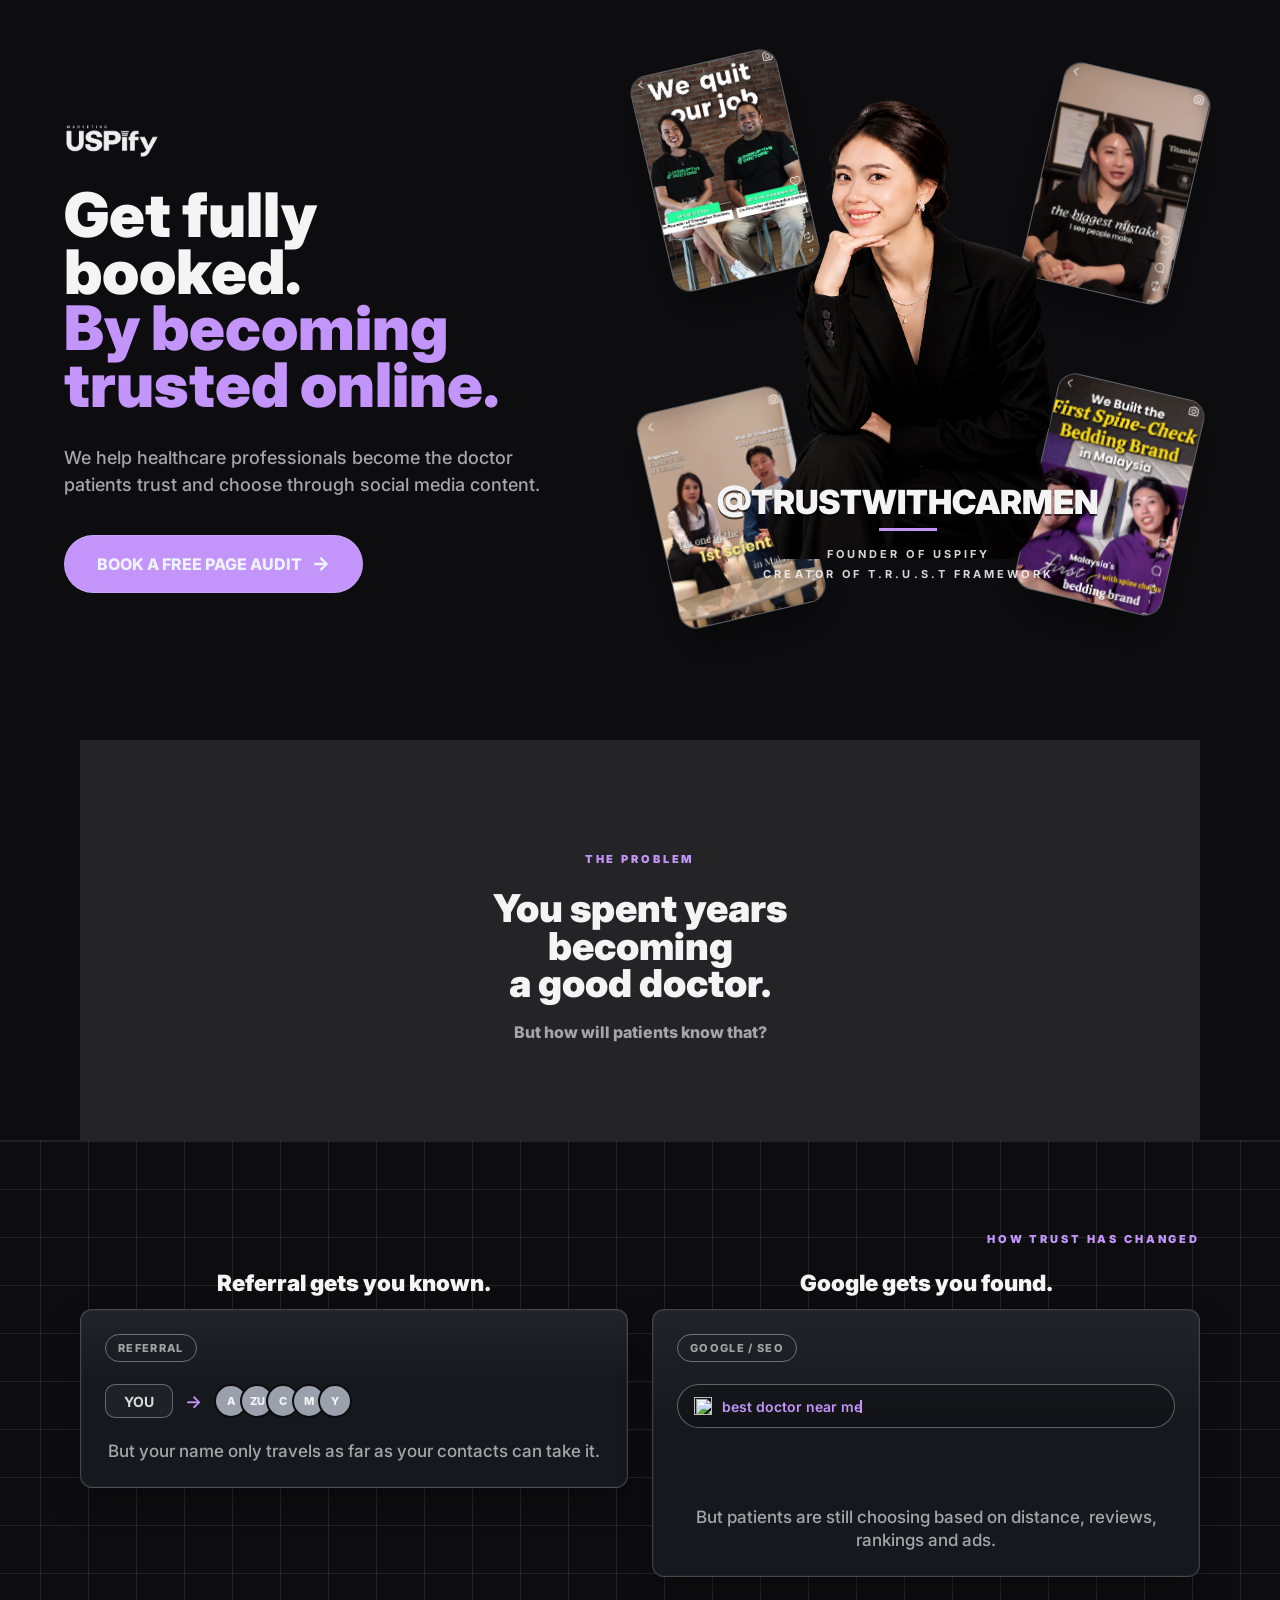
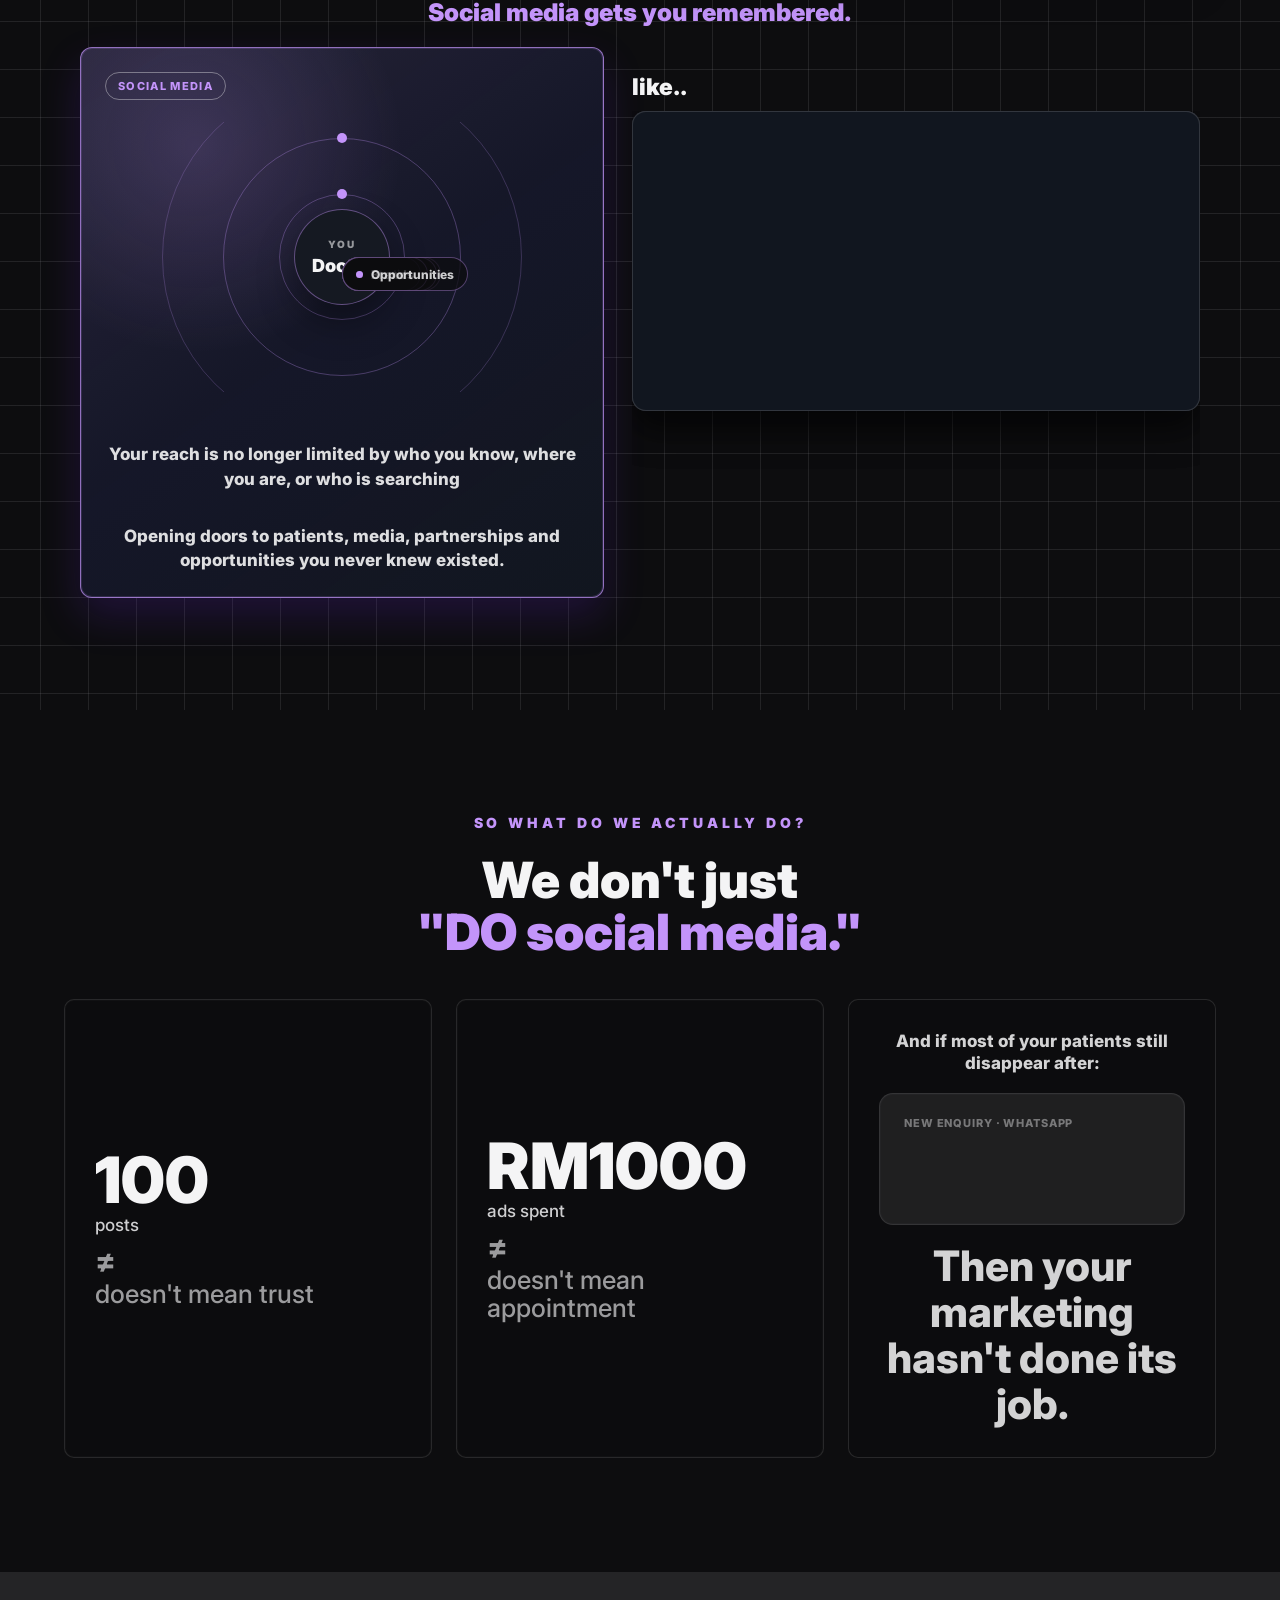
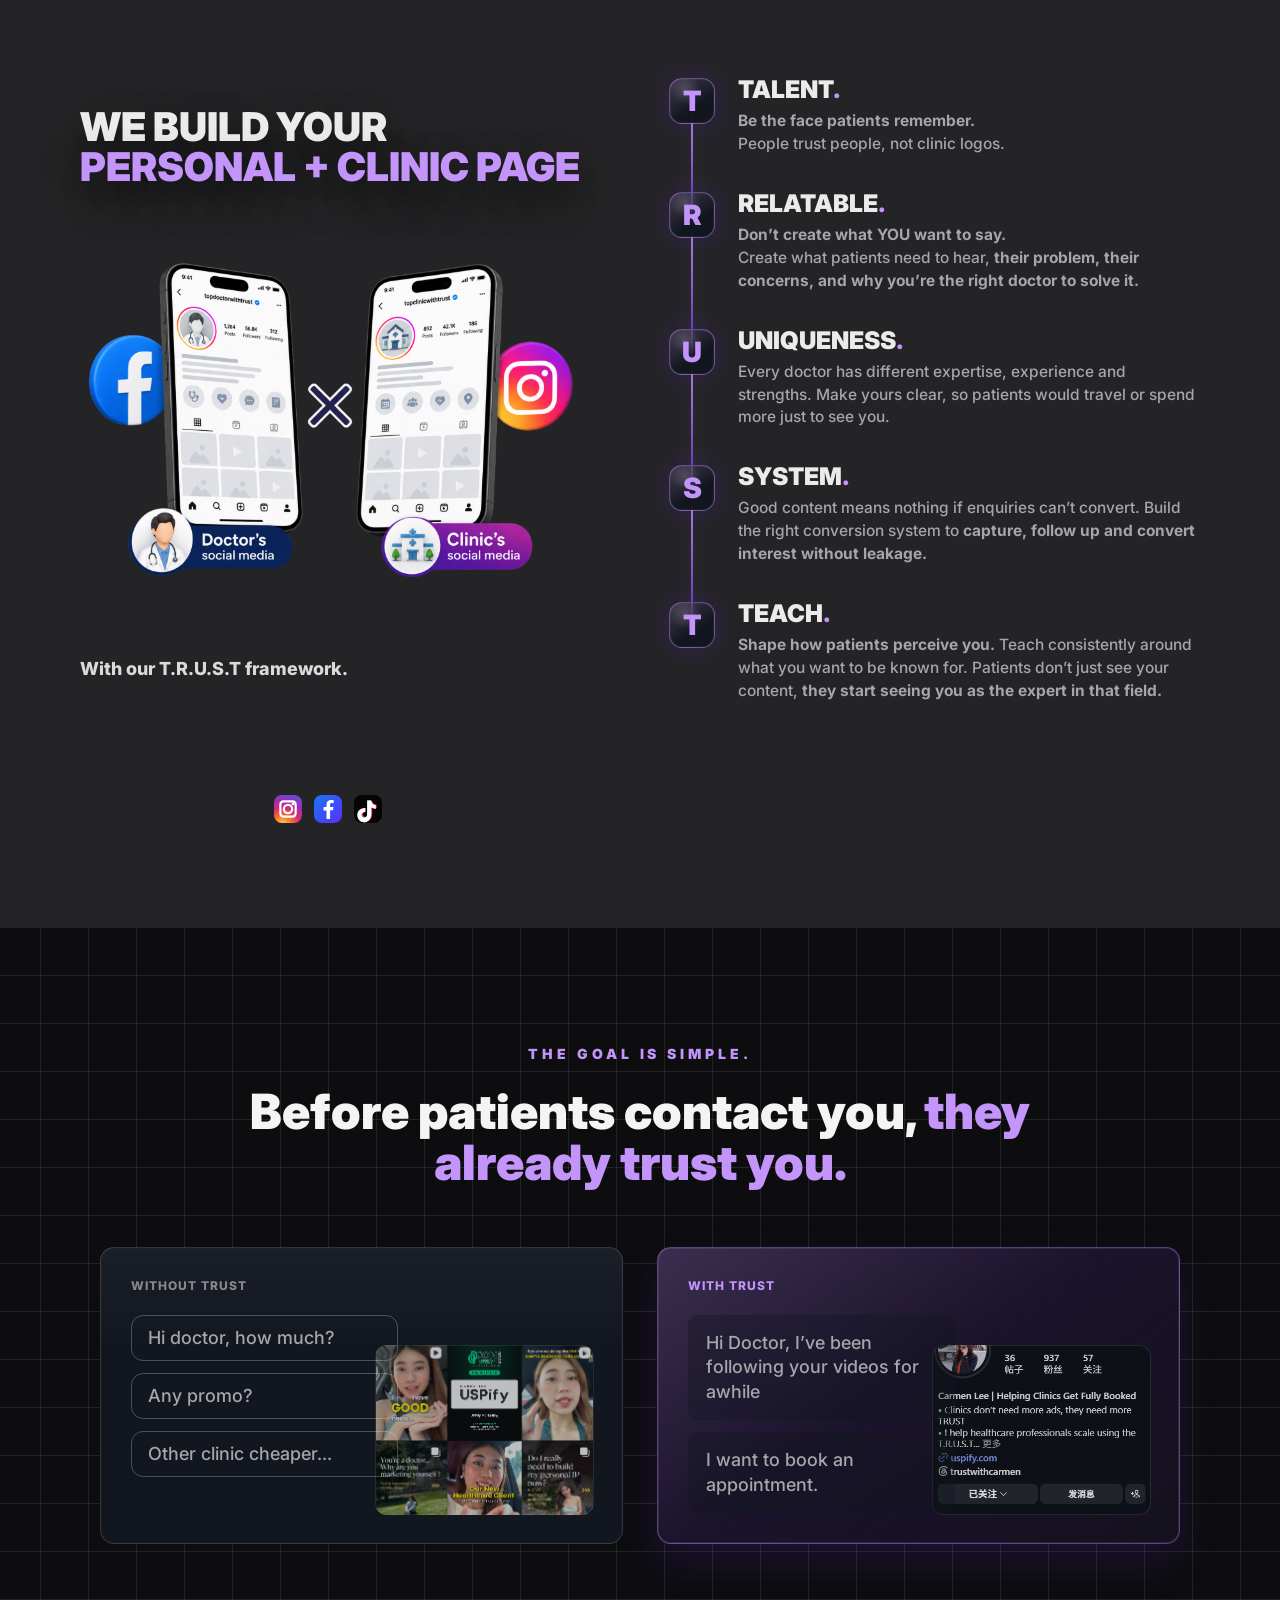
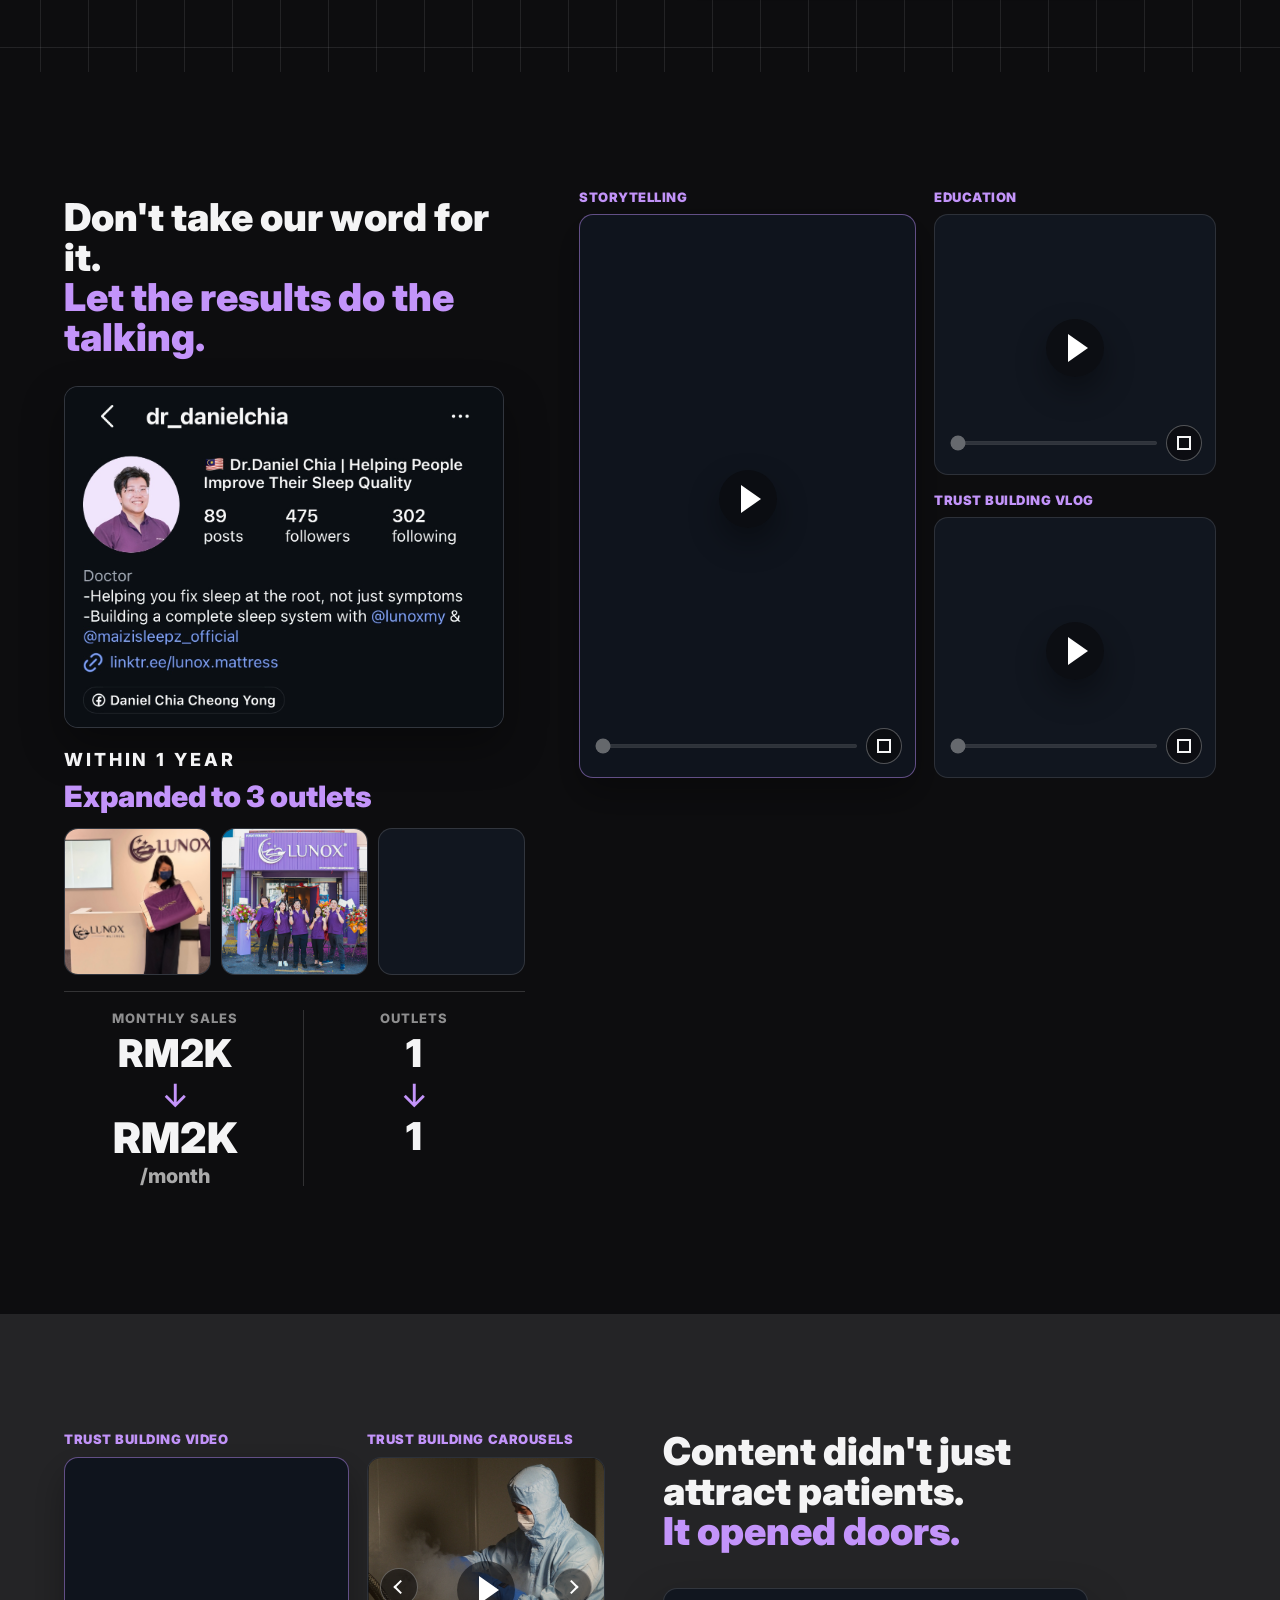
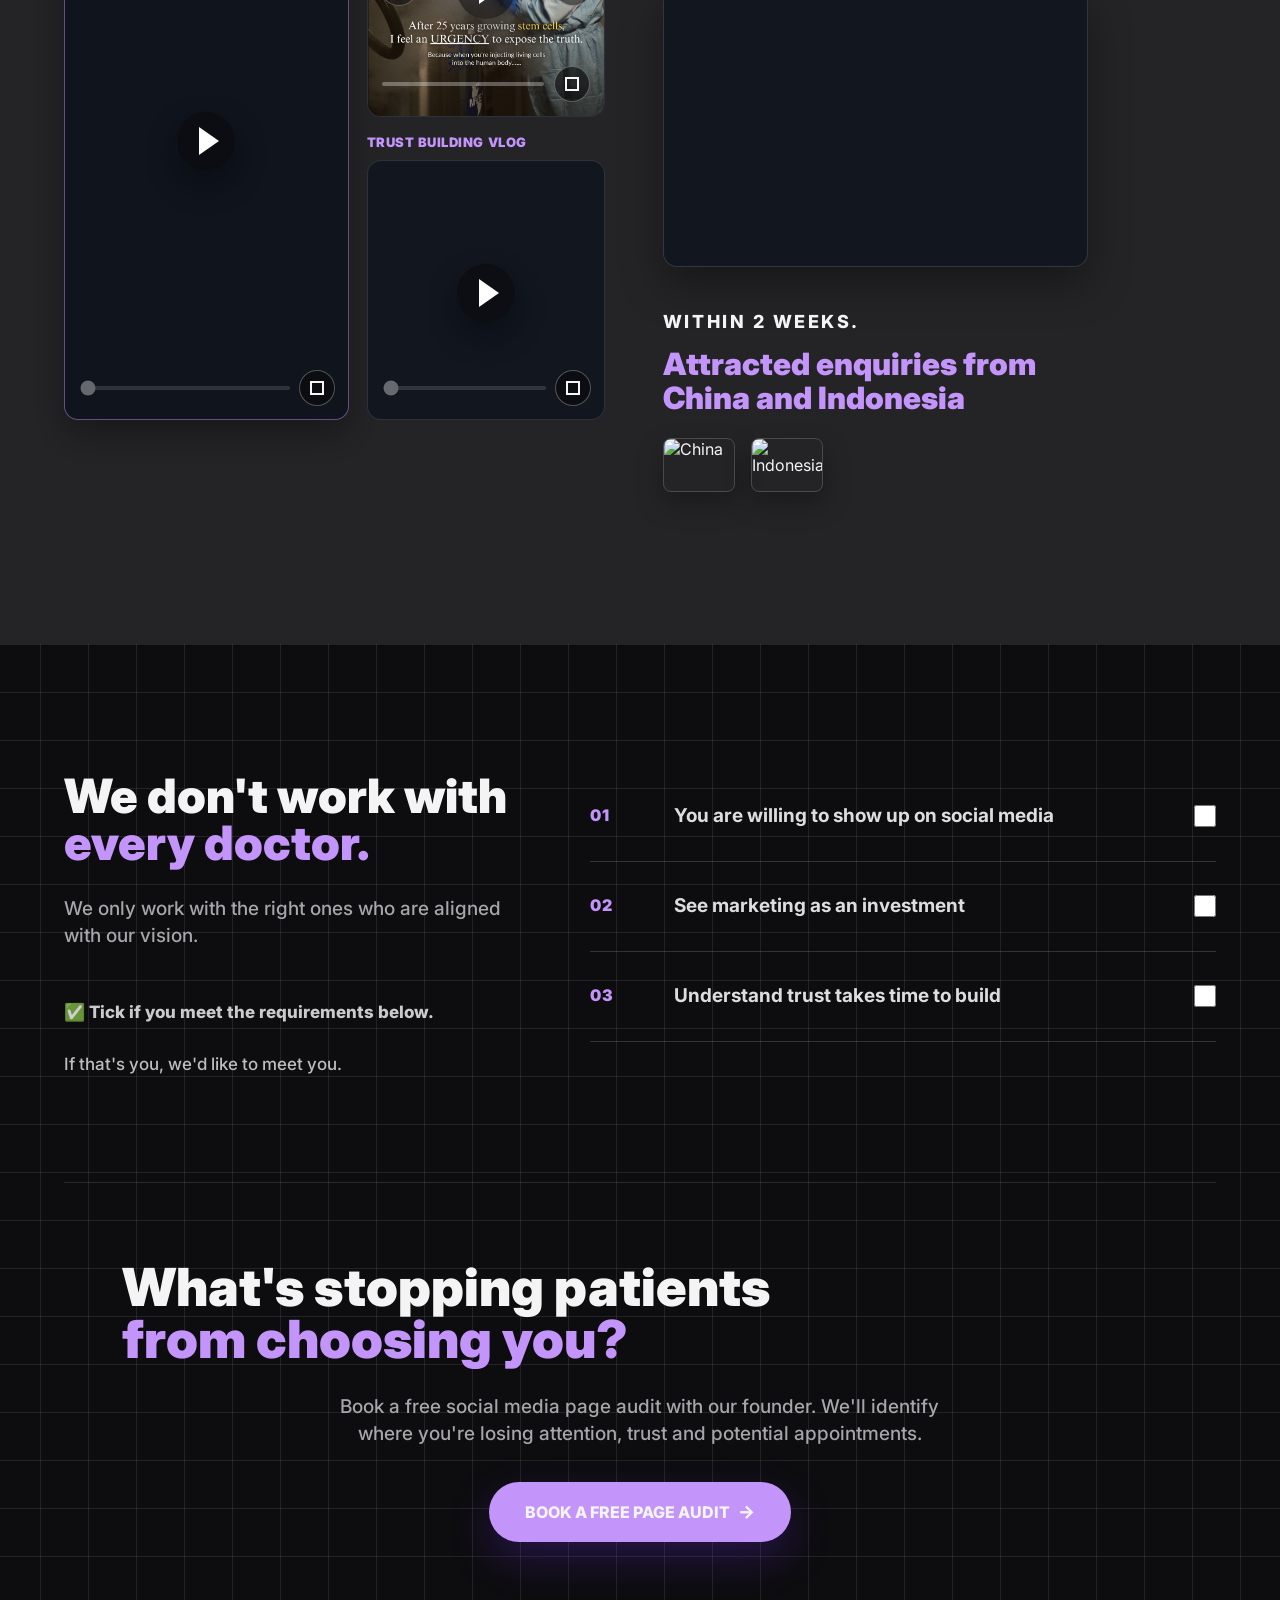
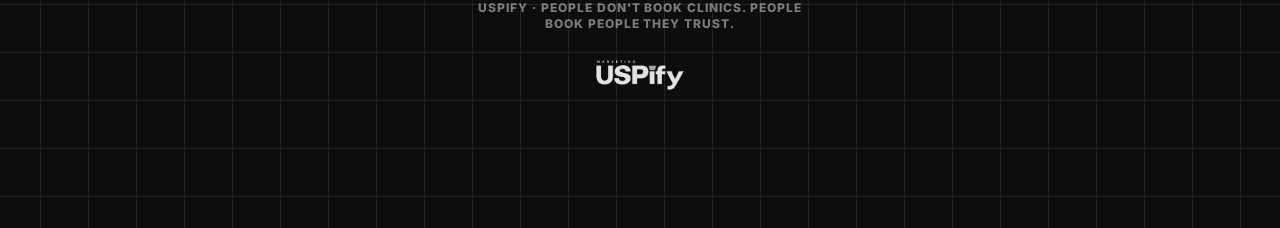
==== commit ac7a42a0: "s" ====
--- a/index.html
+++ b/index.html
@@ -412,7 +412,7 @@
                 <source src="video/Trust%20building%20video.mp4" type="video/mp4">
               </video>
             </article>
-            <article class="trust-image-carousel-card is-playing" data-carousel-interval="5000">
+            <article class="trust-image-carousel-card" data-carousel-interval="5000">
               <span>Trust building carousels</span>
               <div class="trust-image-carousel" aria-label="Trust building carousel preview">
                 <img class="is-active" src="carousels/1.jpg" alt="Trust building carousel slide 1" loading="lazy" decoding="async">
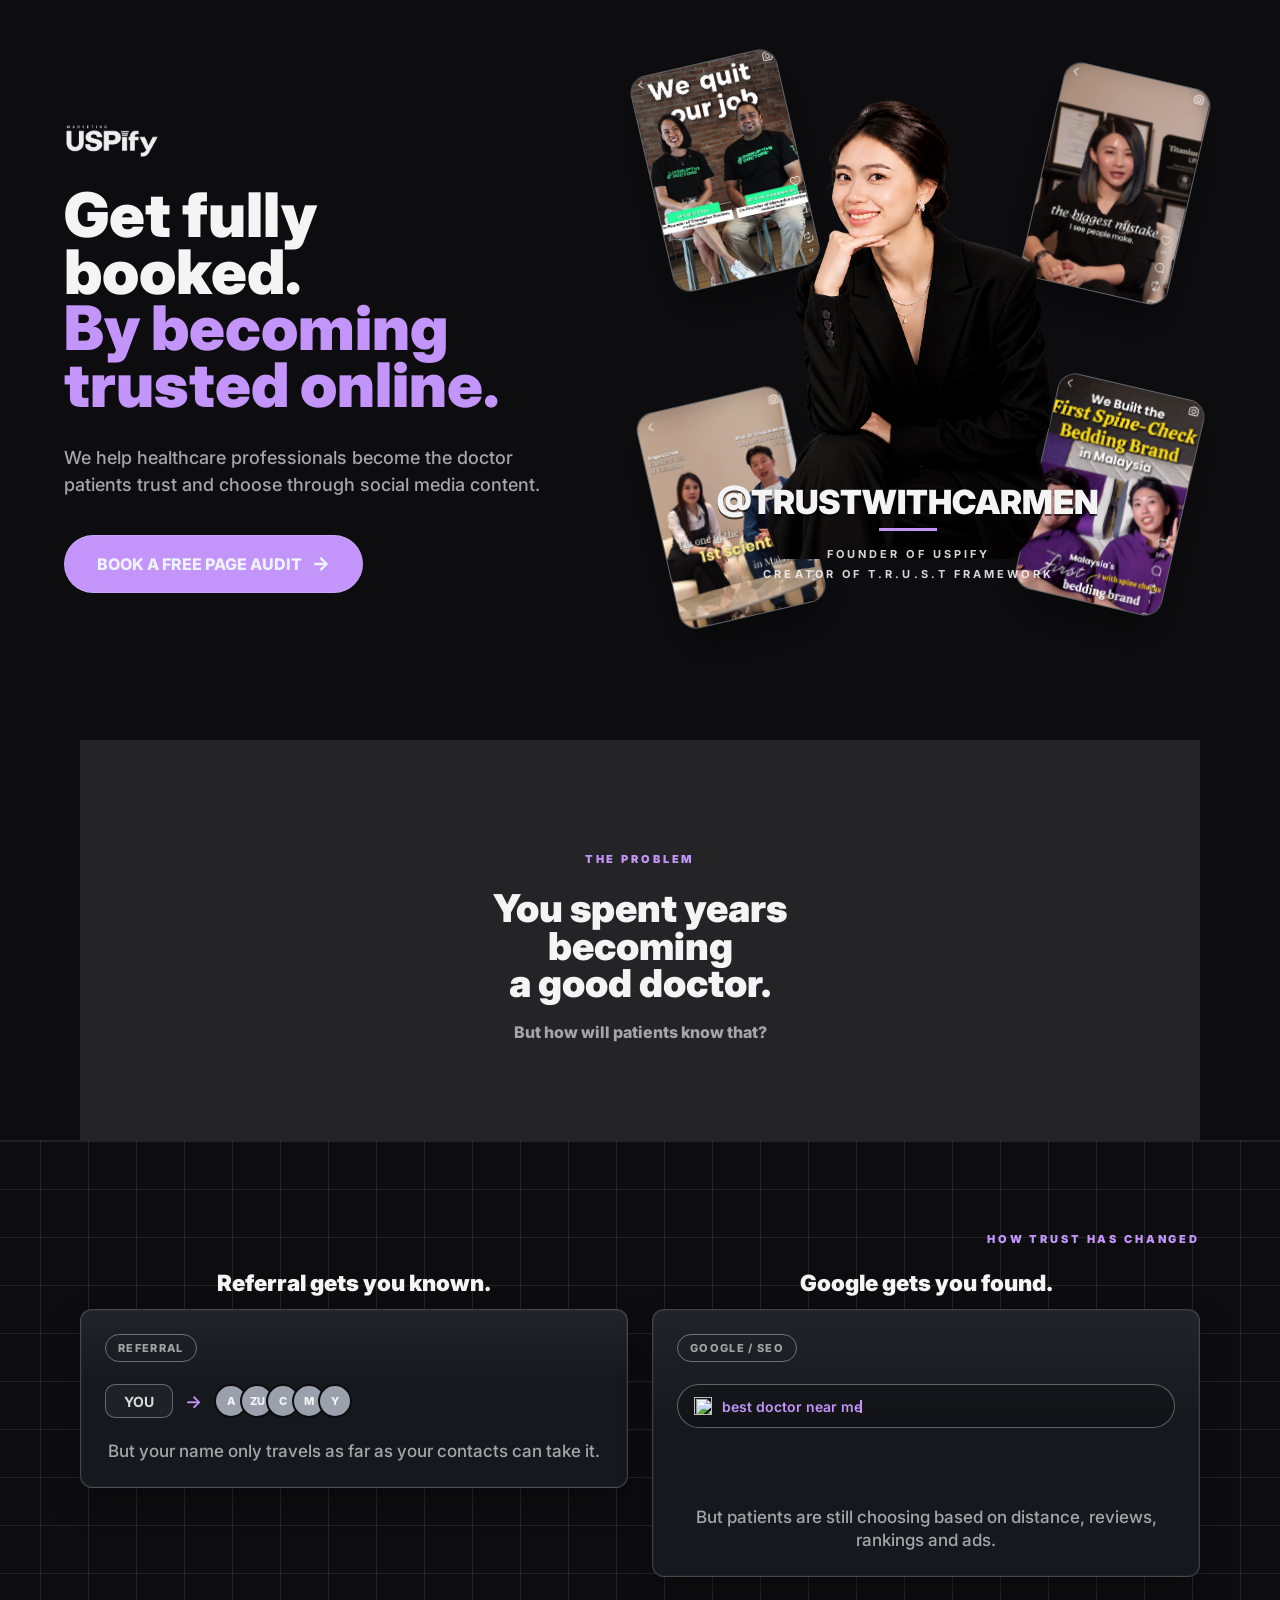
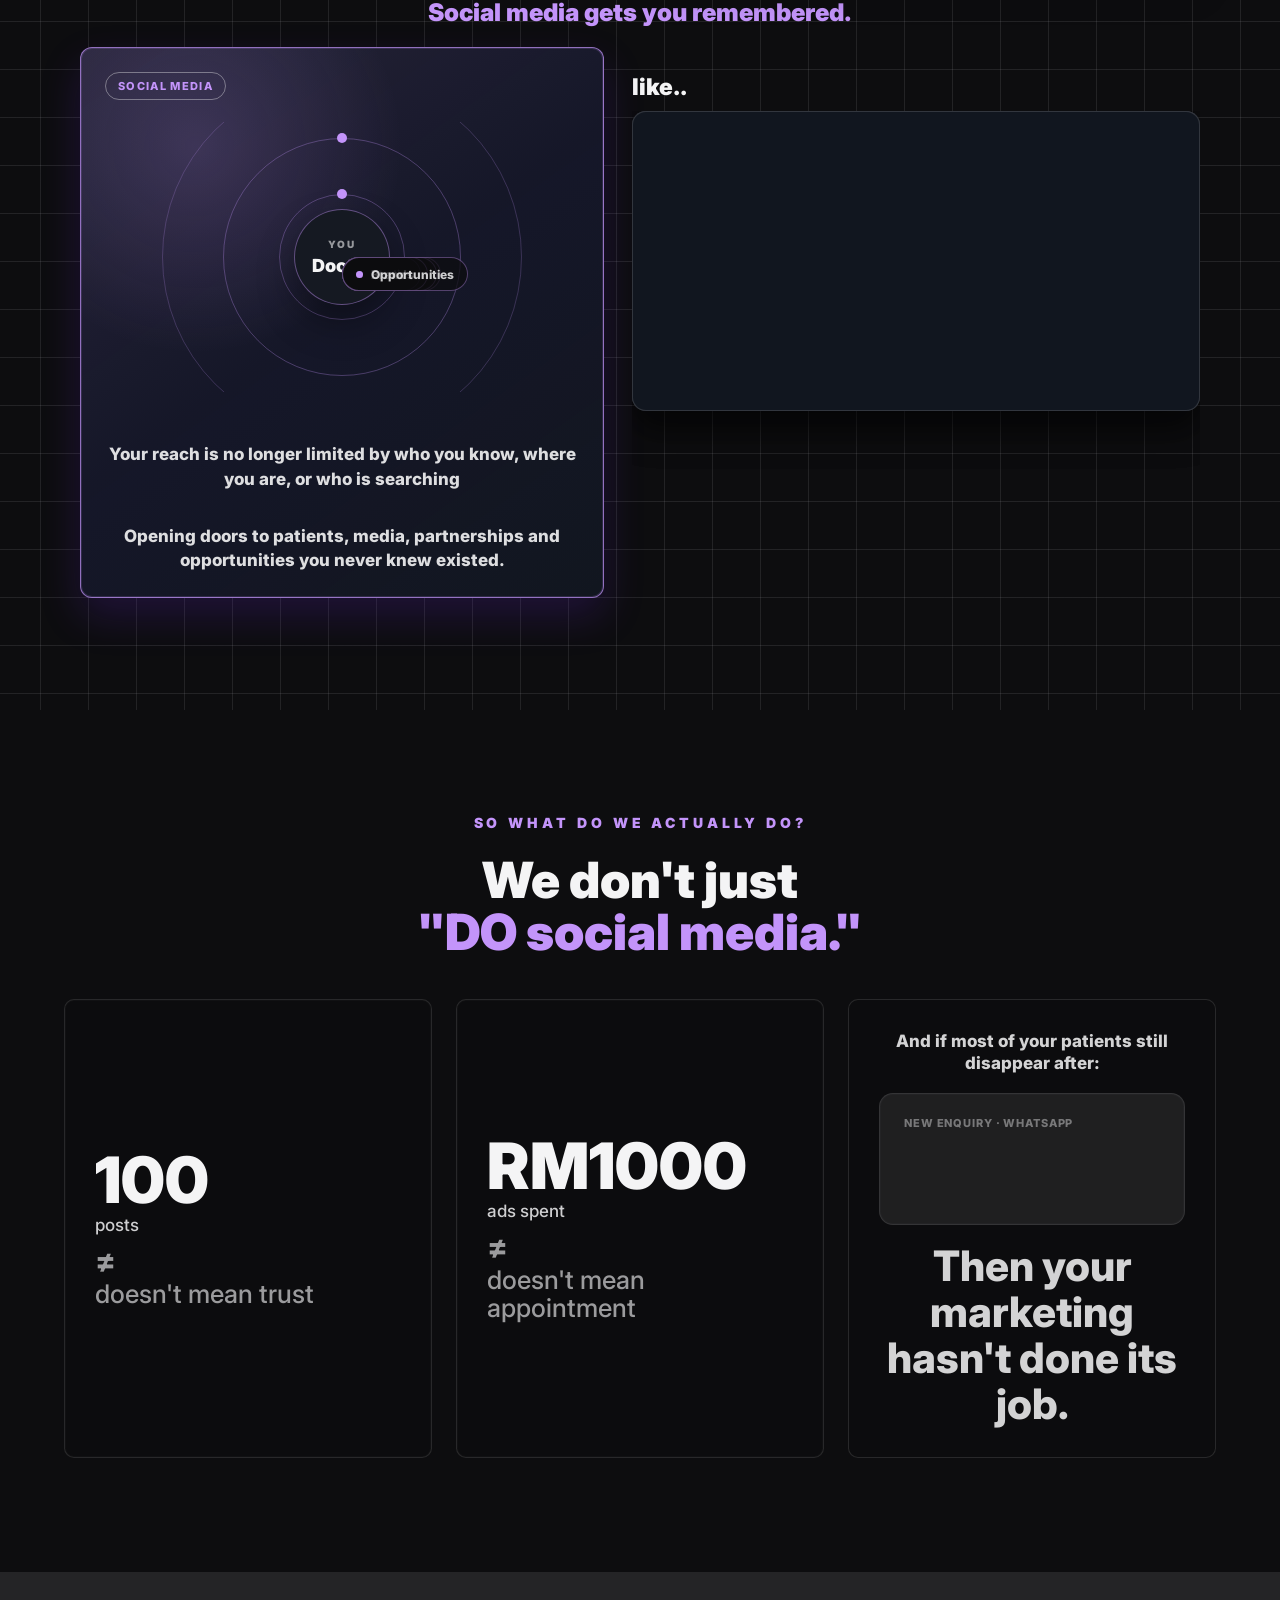
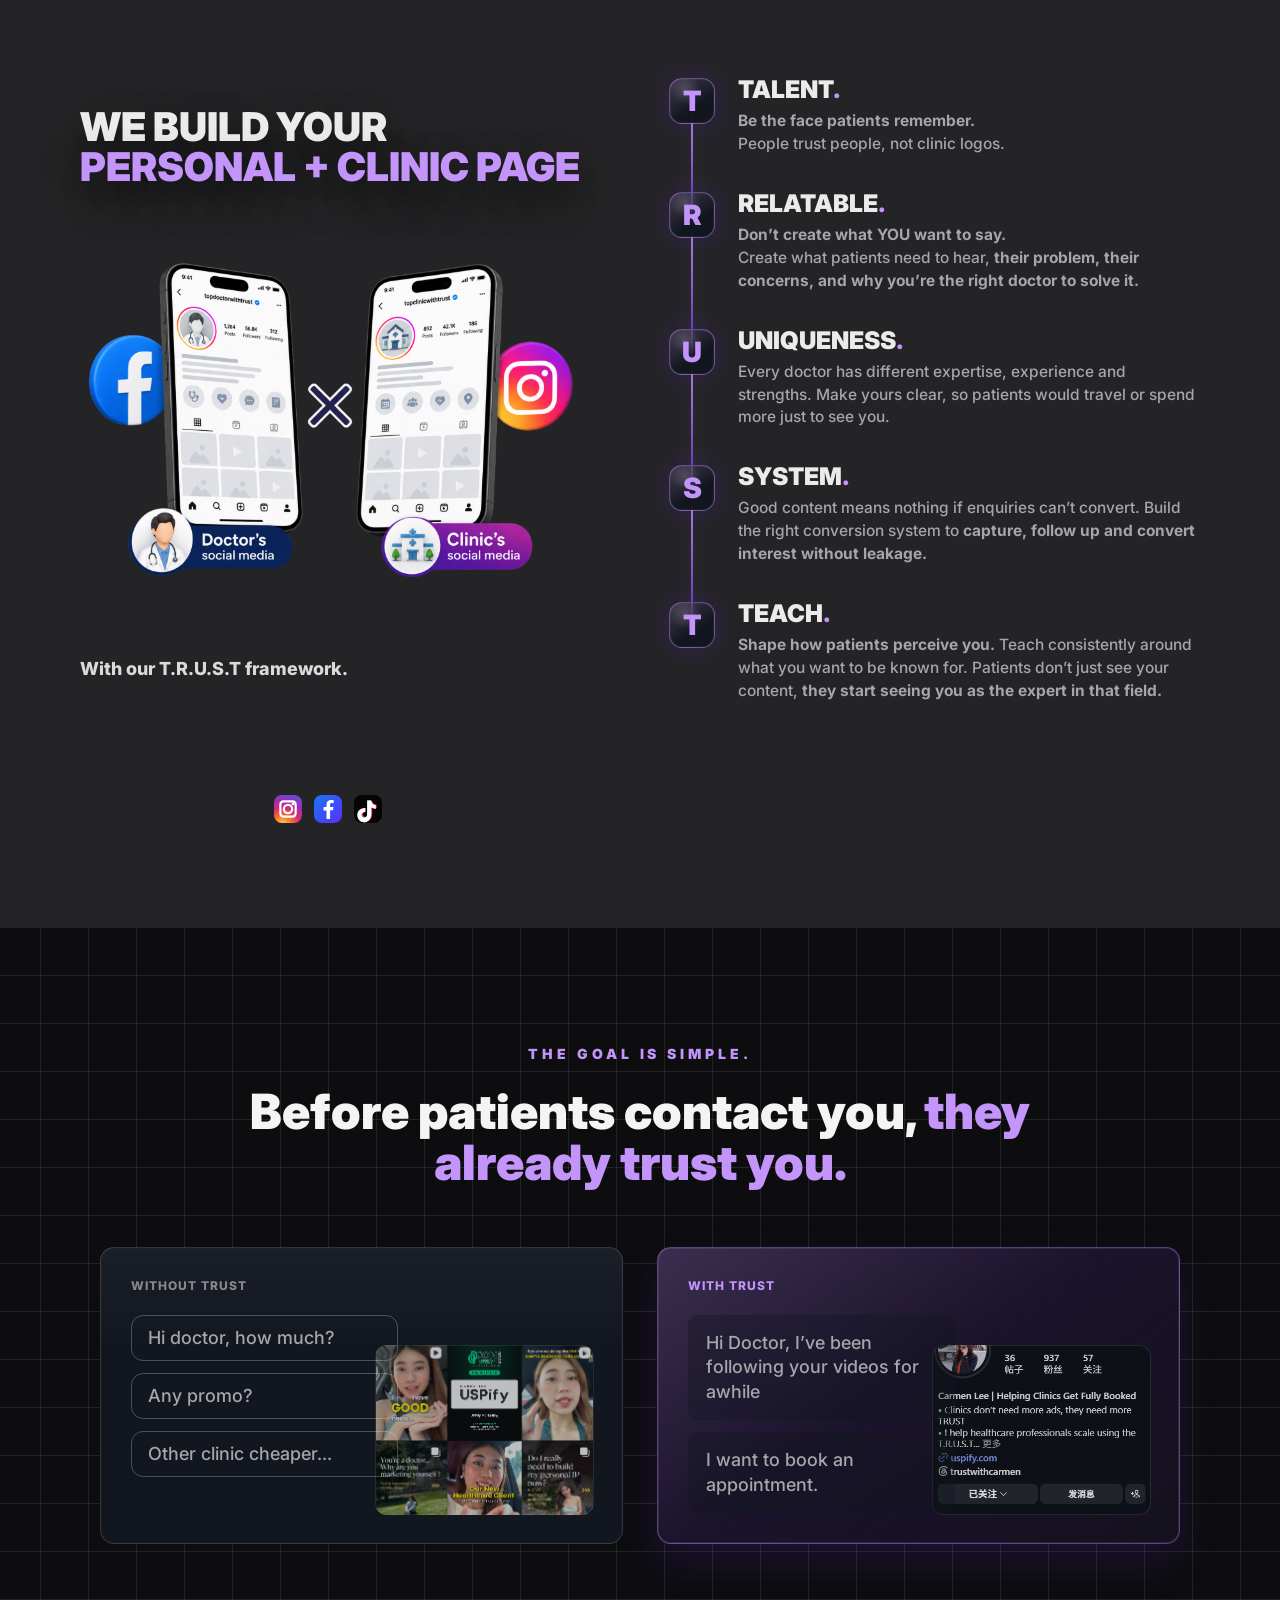
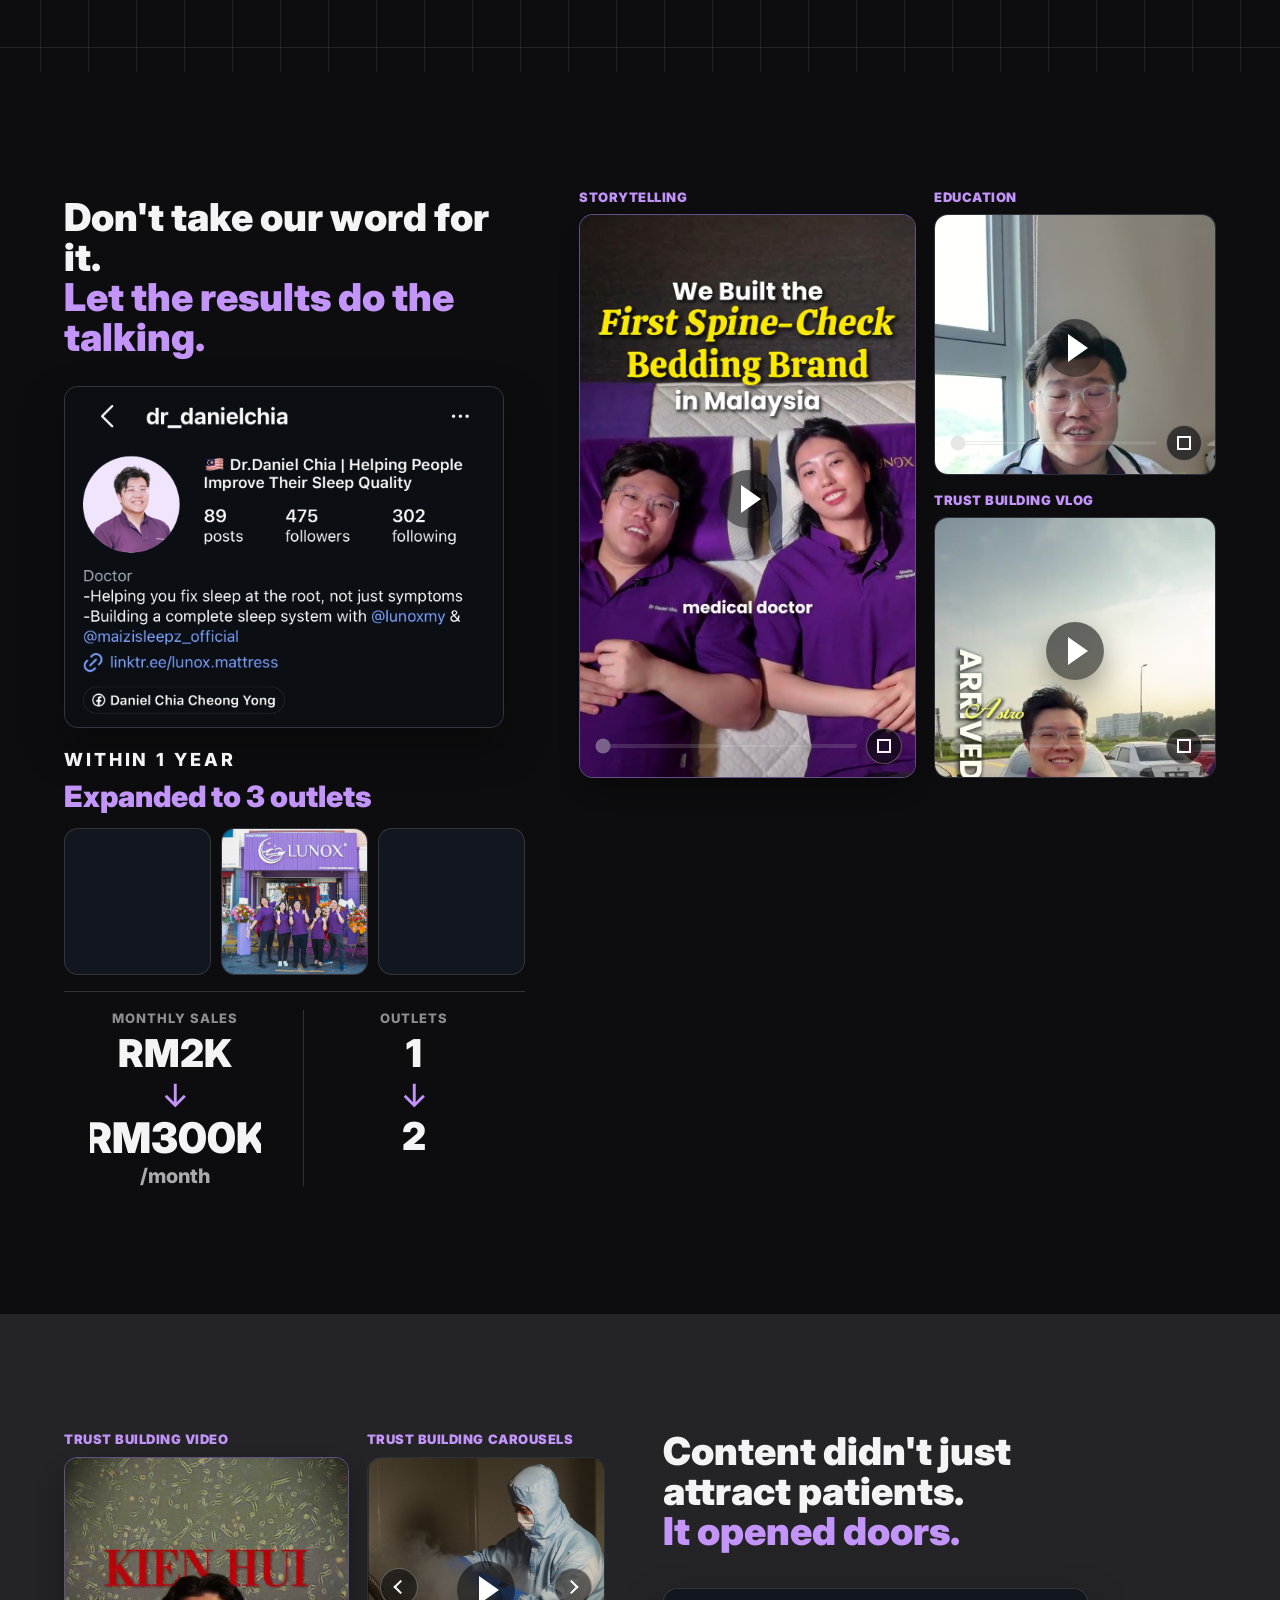
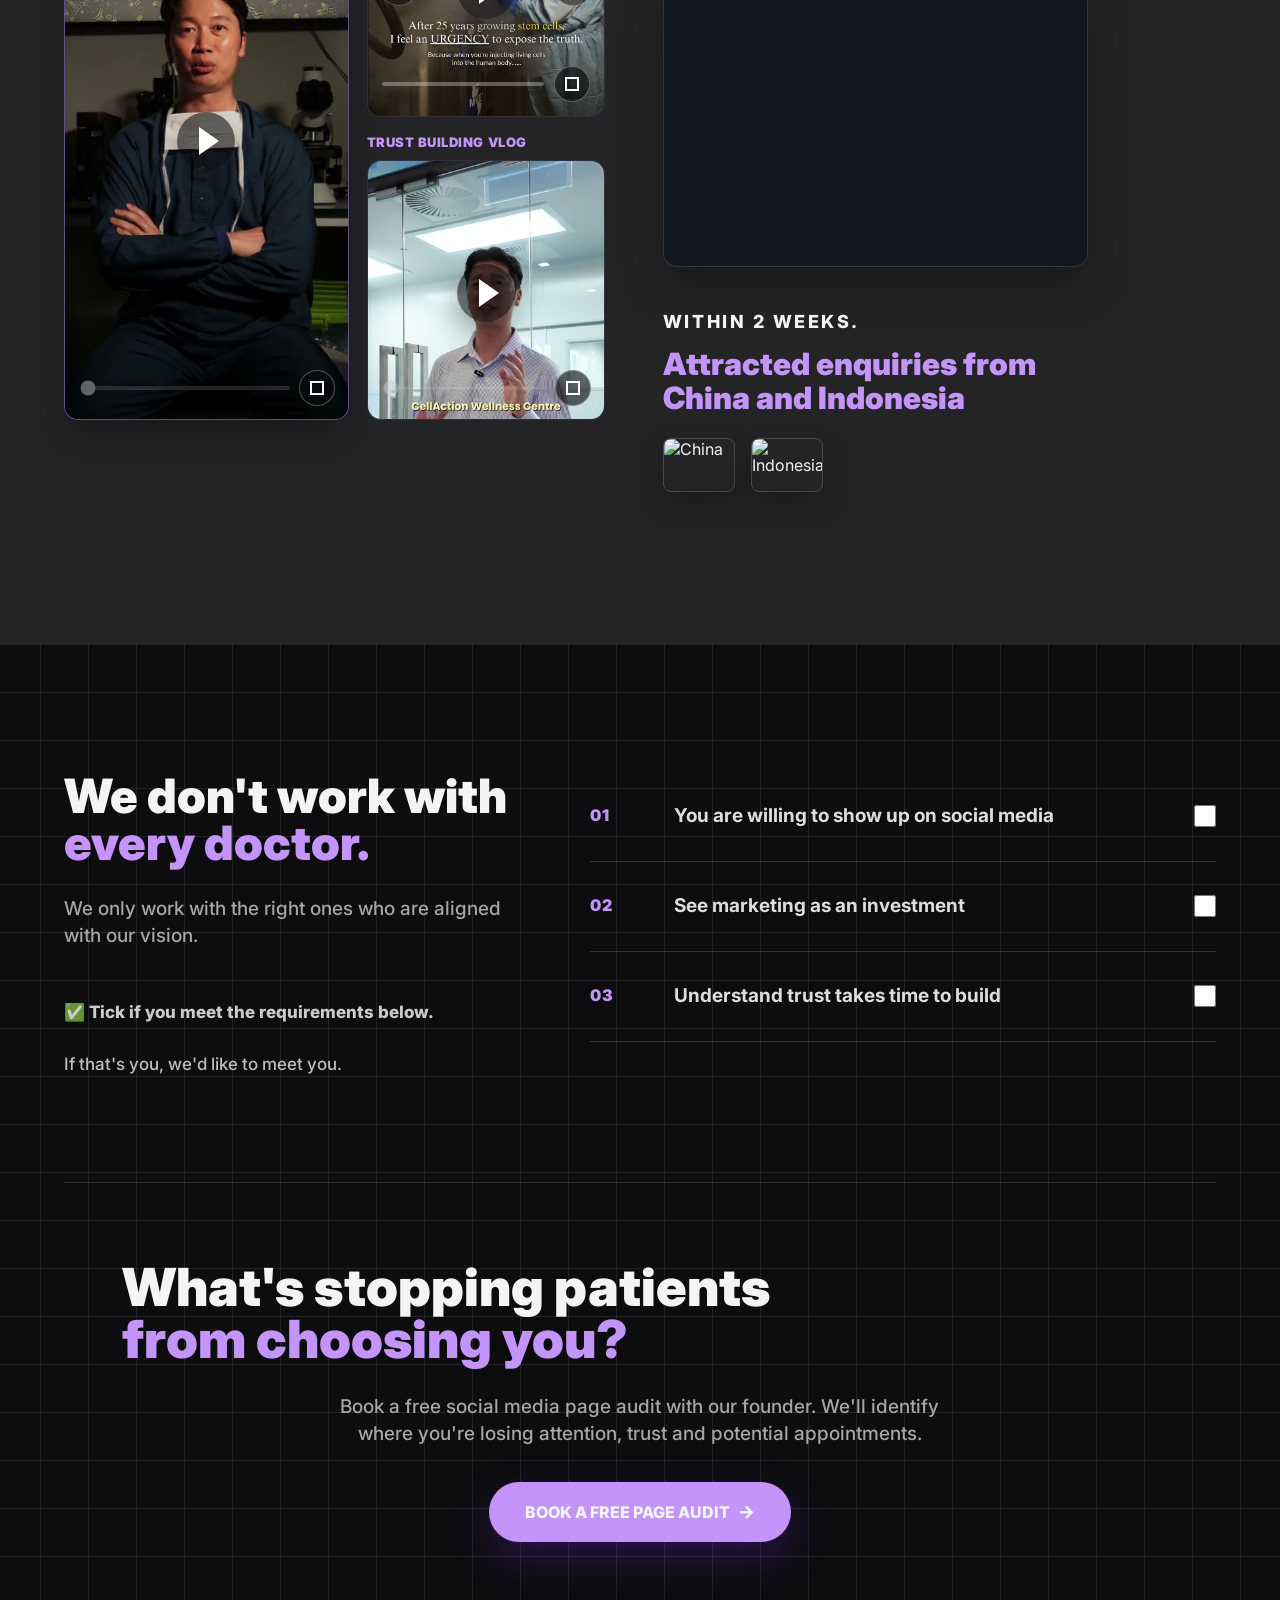
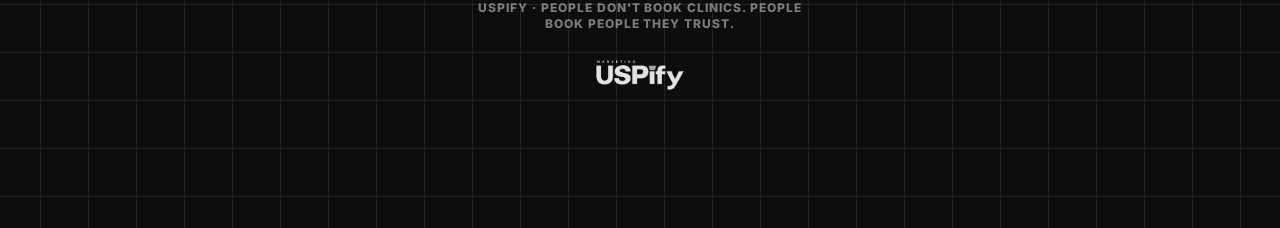
==== commit a1b7da0e: "ss" ====
--- a/index.html
+++ b/index.html
@@ -340,19 +340,19 @@
         <div class="trust-case-posts" aria-label="Dr Daniel Instagram posts">
           <article class="trust-video-card">
             <span>Storytelling</span>
-            <video aria-label="Storytelling reel preview" loop playsinline preload="metadata">
+            <video aria-label="Storytelling reel preview" poster="image/video-posters/storytelling.jpg" loop playsinline preload="none">
               <source src="video/storytelling.mp4" type="video/mp4">
             </video>
           </article>
           <article class="trust-video-card">
             <span>Education</span>
-            <video aria-label="Education reel preview" loop playsinline preload="metadata">
+            <video aria-label="Education reel preview" poster="image/video-posters/education.jpg" loop playsinline preload="none">
               <source src="video/education.mp4" type="video/mp4">
             </video>
           </article>
           <article class="trust-video-card">
             <span>Trust building vlog</span>
-            <video aria-label="Trust building vlog reel preview" loop playsinline preload="metadata">
+            <video aria-label="Trust building vlog reel preview" poster="image/video-posters/trust-bulding-vlog.jpg" loop playsinline preload="none">
               <source src="video/trust%20bulding%20vlog.mp4" type="video/mp4">
             </video>
           </article>
@@ -408,7 +408,7 @@
           <div class="trust-expansion-posts" aria-label="Cellaction trust building content">
             <article class="trust-video-card">
               <span>Trust building video</span>
-              <video aria-label="Trust building video preview" loop playsinline preload="metadata">
+              <video aria-label="Trust building video preview" poster="image/video-posters/trust-building-video.jpg" loop playsinline preload="none">
                 <source src="video/Trust%20building%20video.mp4" type="video/mp4">
               </video>
             </article>
@@ -436,7 +436,7 @@
             </article>
             <article class="trust-video-card">
               <span>Trust building vlog</span>
-              <video aria-label="Trust building vlog preview" loop playsinline preload="metadata">
+              <video aria-label="Trust building vlog preview" poster="image/video-posters/trust-building-vlog.jpg" loop playsinline preload="none">
                 <source src="video/Trust%20building%20vlog.mp4" type="video/mp4">
               </video>
             </article>
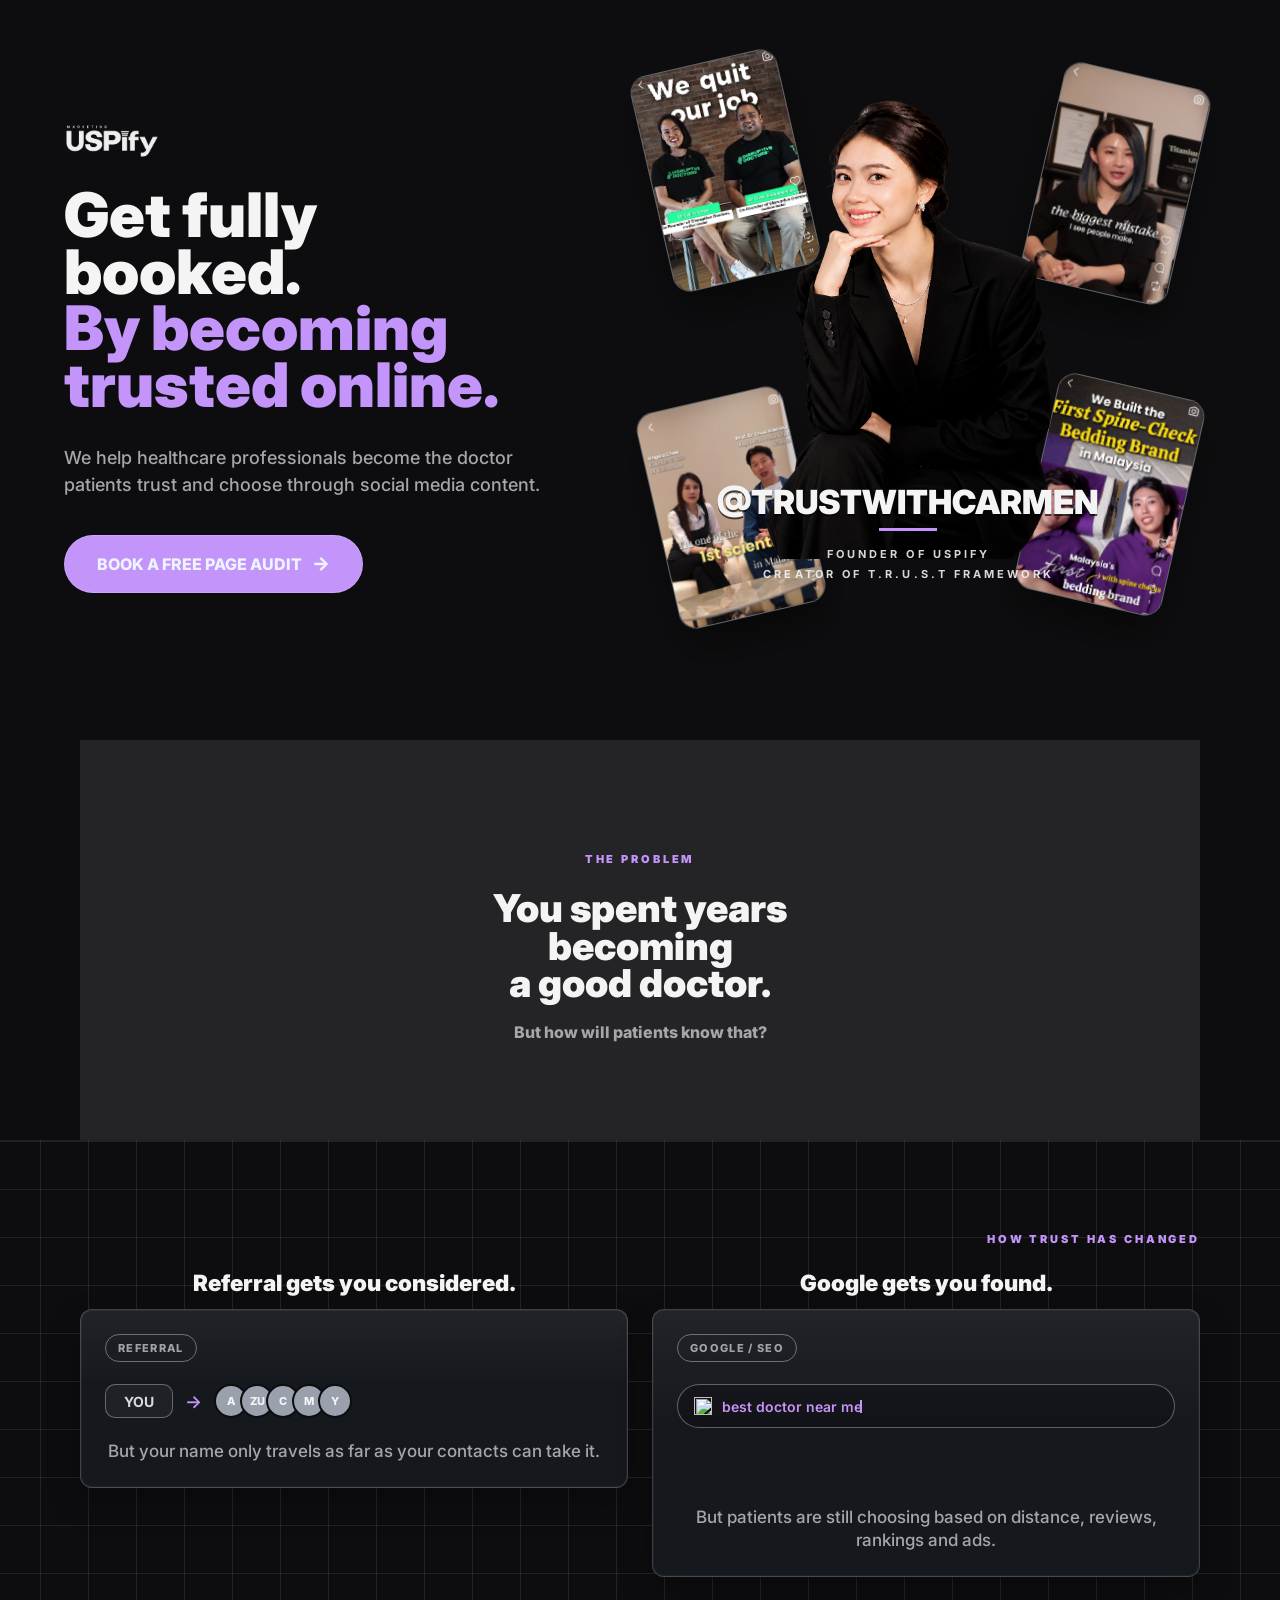
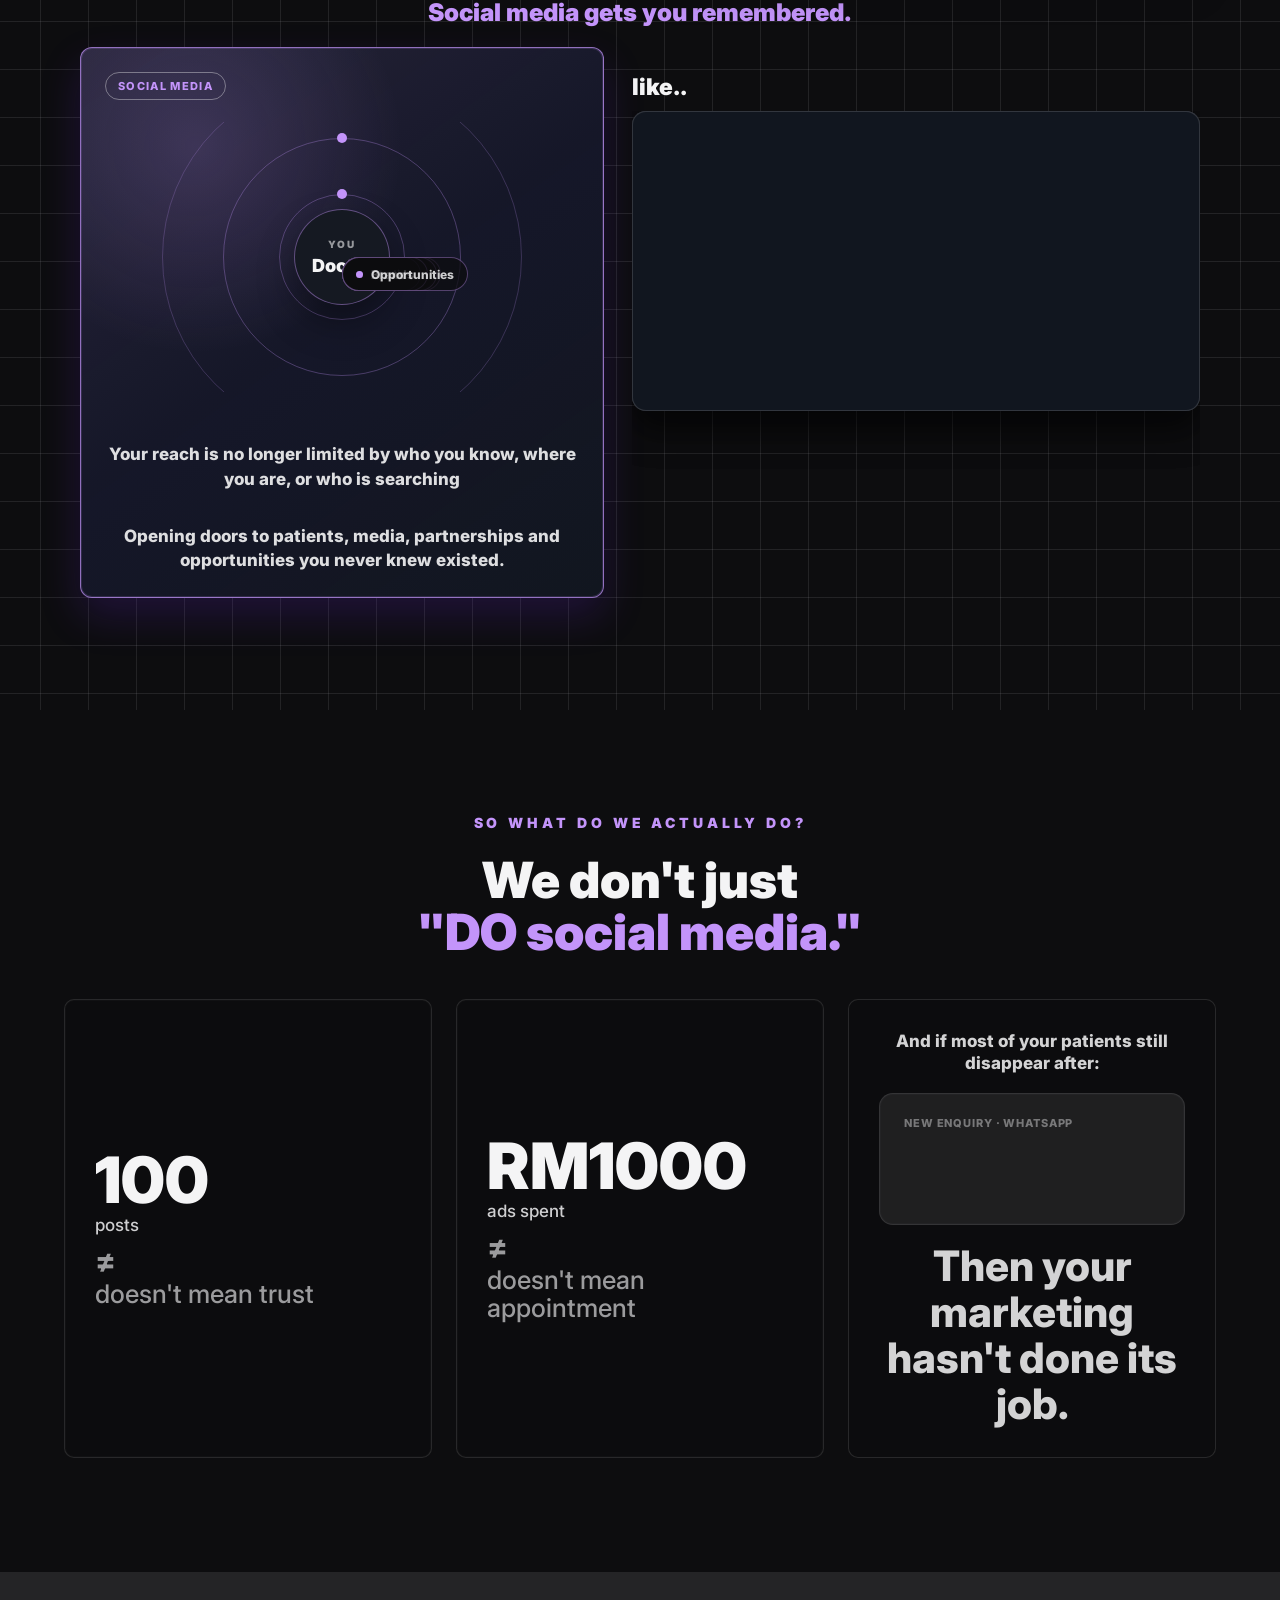
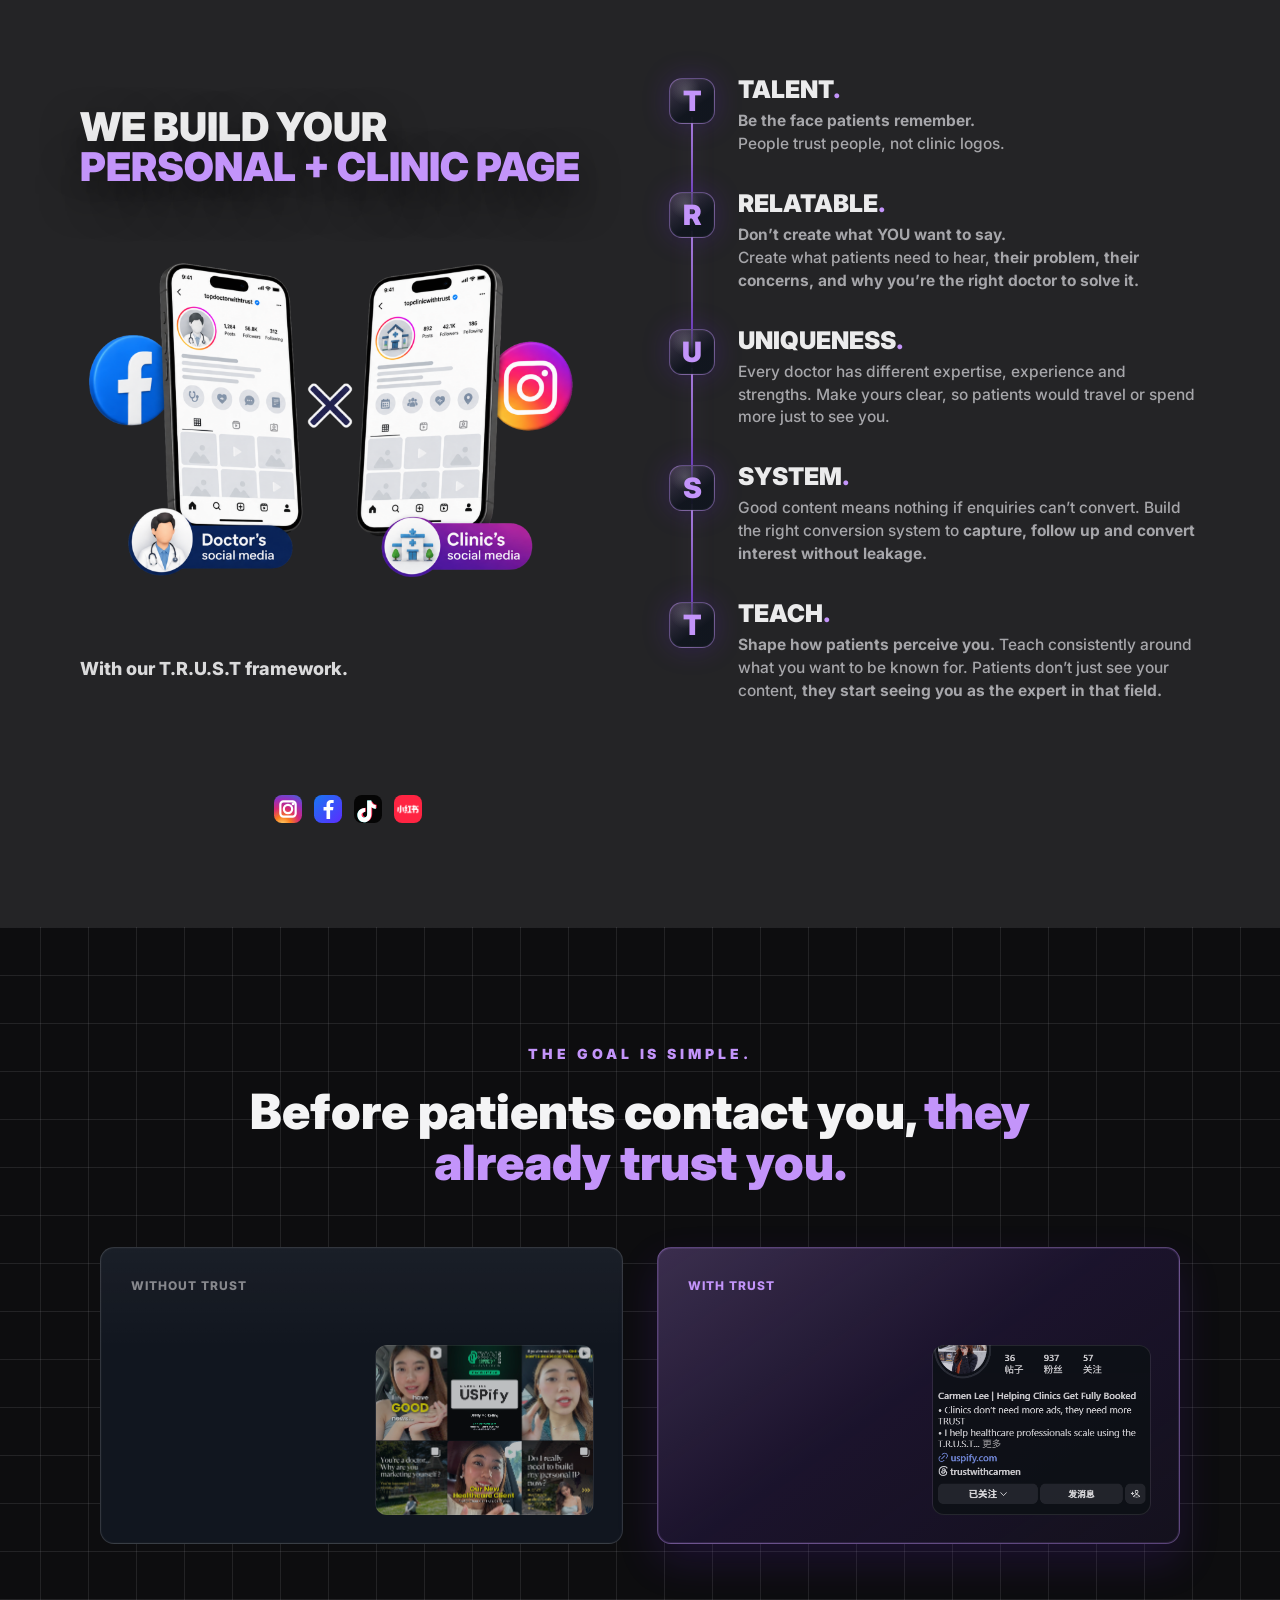
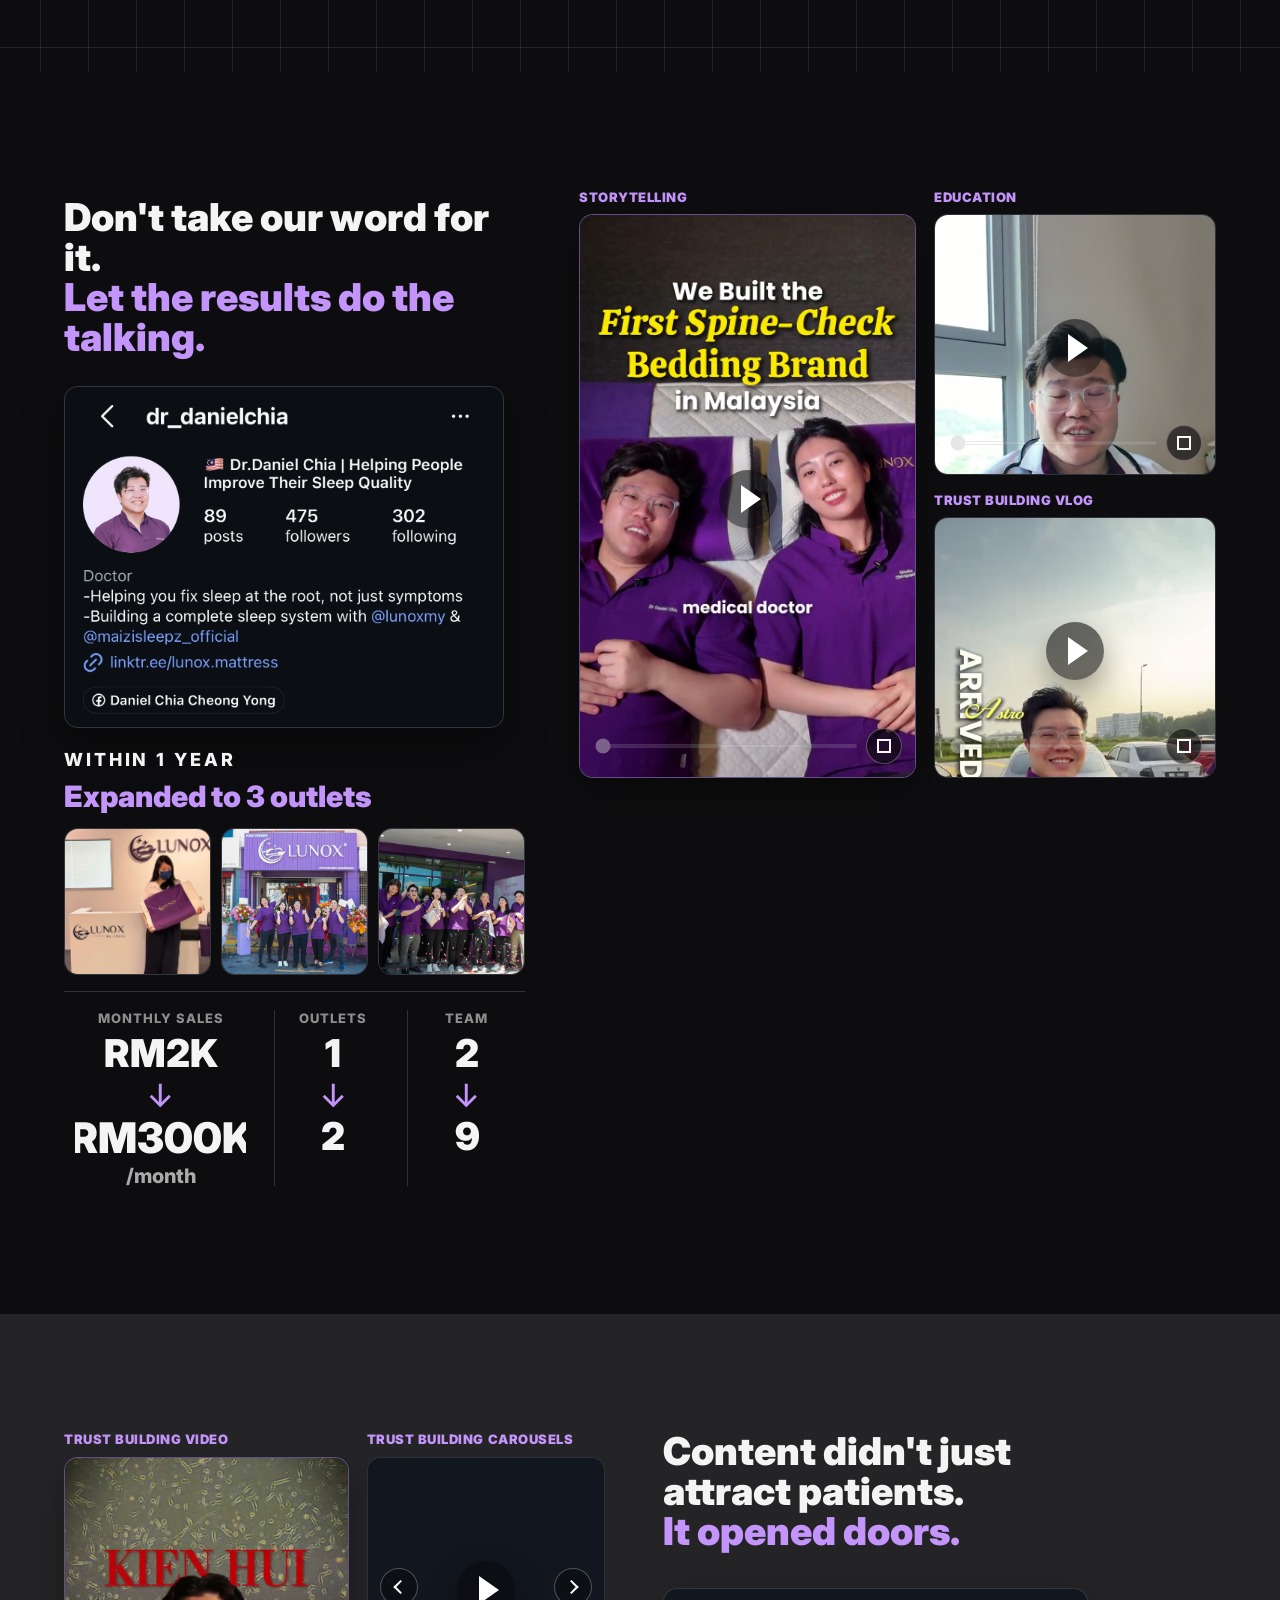
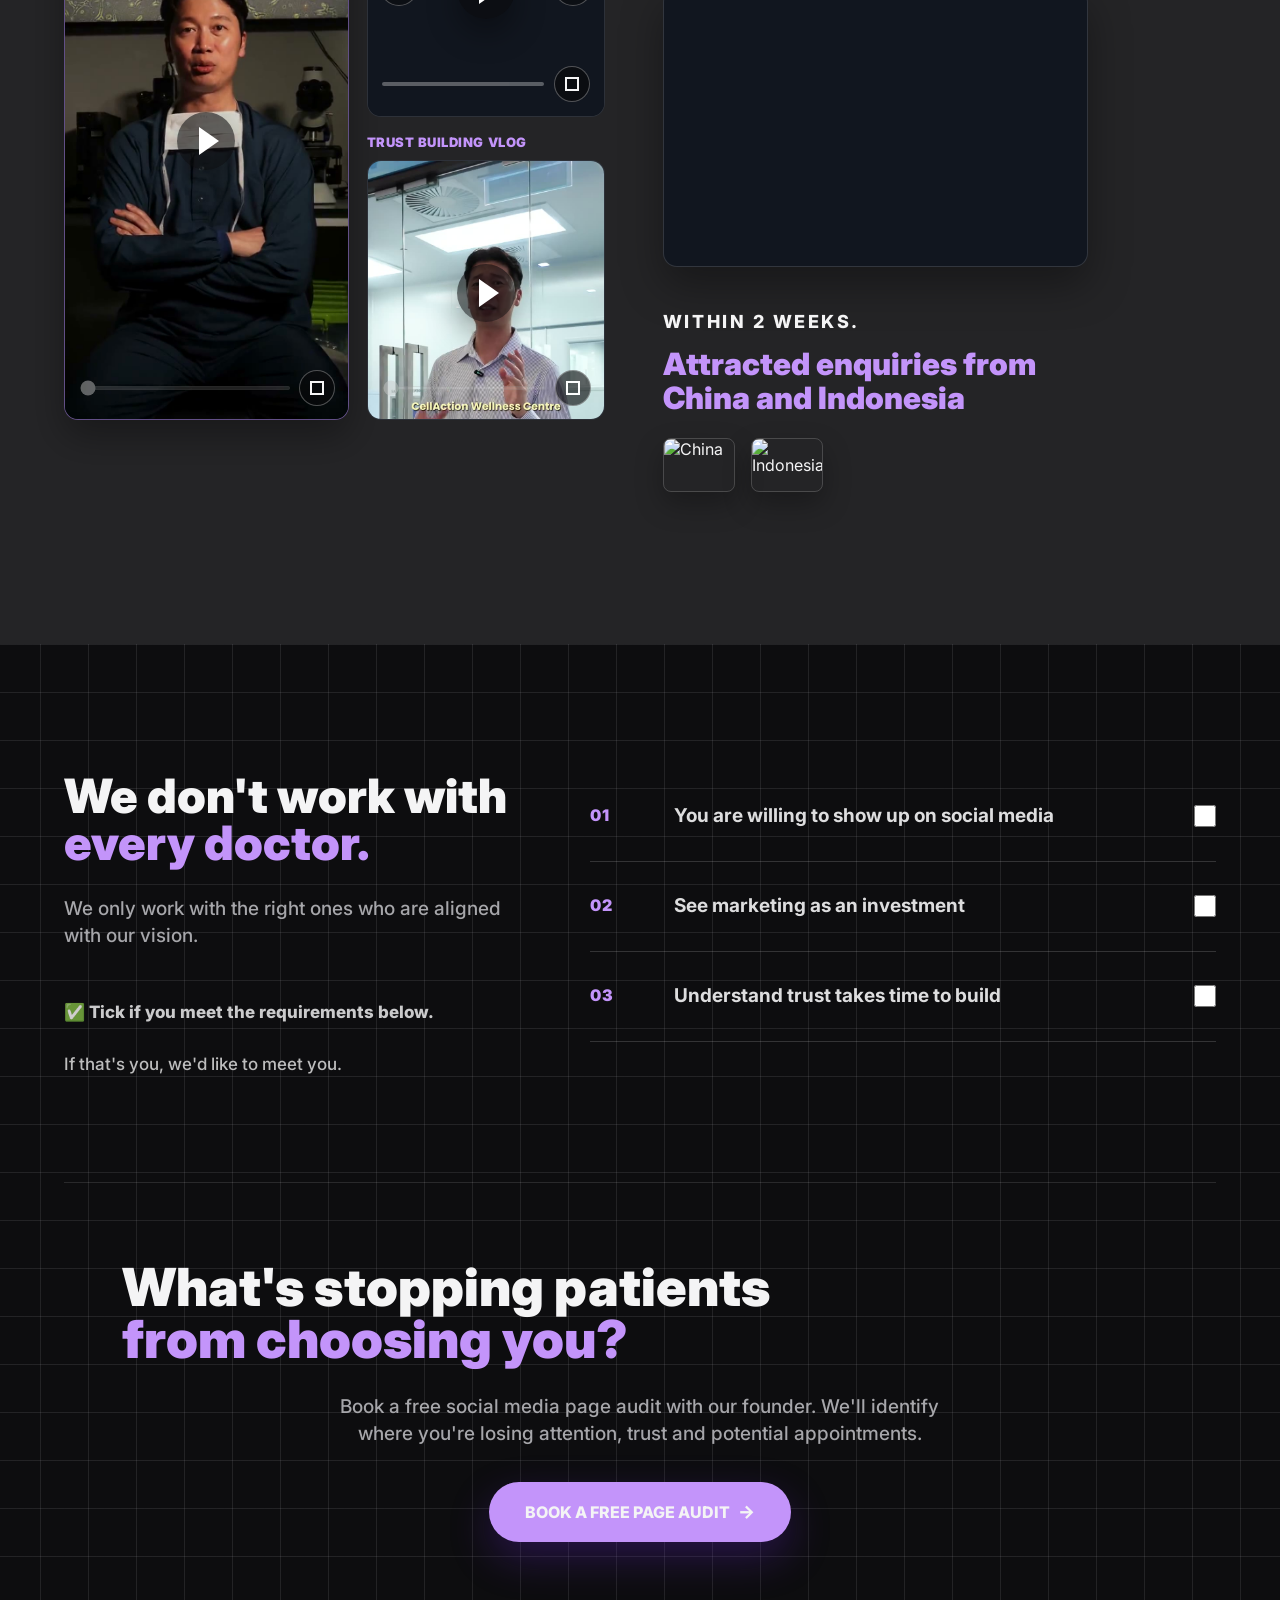
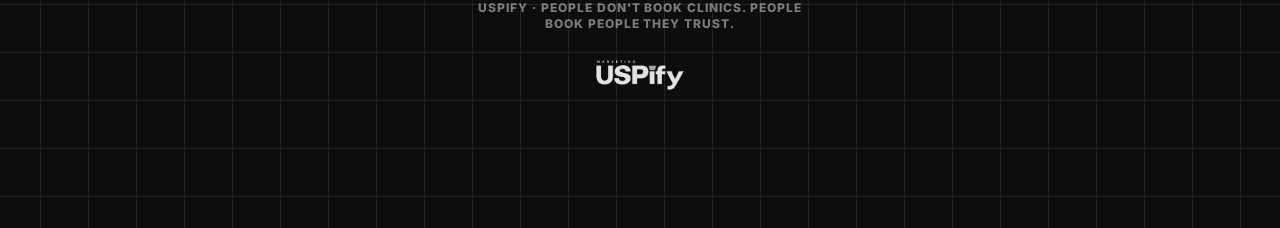
==== commit dbc81795: "s" ====
--- a/index.html
+++ b/index.html
@@ -120,7 +120,7 @@
       <div class="trust-subsection-carousel" data-subsection-carousel>
         <div class="trust-subsection-track">
           <div class="trust-channel-block">
-            <h3>Referral gets you known.</h3>
+            <h3>Referral gets you considered.</h3>
             <article class="trust-channel-card trust-channel-referral is-active" data-subsection-card>
               <span class="trust-card-kicker"><i></i>REFERRAL</span>
               <div class="trust-mini-flow" aria-hidden="true">
@@ -387,6 +387,13 @@
               <strong>1</strong>
               <b aria-hidden="true">↓</b>
               <strong data-count-sequence="1|2|3">3</strong>
+            </article>
+
+            <article class="trust-team-result">
+              <span>TEAM</span>
+              <strong>2</strong>
+              <b aria-hidden="true">↓</b>
+              <strong data-count-sequence="2|9|19">19</strong>
             </article>
           </div>
         </div>
--- a/css/index3.css
+++ b/css/index3.css
@@ -1260,7 +1260,7 @@
 
   33%,
   100% {
-    max-width: 9ch;
+    max-width: 10.75ch;
   }
 }
 
@@ -1596,17 +1596,23 @@
   line-height: 1.36;
   opacity: 0;
   transform: translateY(12px);
-  animation: trust-message-loop-first 6s ease infinite;
-}
-
-.trust-question-list p:nth-child(2),
+  animation: trust-message-without-one 9.6s ease infinite both;
+}
+
+.trust-question-list p:nth-child(2) {
+  animation-name: trust-message-without-two;
+}
+
+.trust-question-list p:nth-child(3) {
+  animation-name: trust-message-without-three;
+}
+
+.trust-answer-list p:nth-child(1) {
+  animation-name: trust-message-with-one;
+}
+
 .trust-answer-list p:nth-child(2) {
-  animation-name: trust-message-loop-second;
-}
-
-.trust-question-list p:nth-child(3),
-.trust-answer-list p:nth-child(3) {
-  animation-name: trust-message-loop-third;
+  animation-name: trust-message-with-two;
 }
 
 .trust-question-list p {
@@ -1622,6 +1628,106 @@
   padding: 16px 18px;
   border-radius: 10px;
   background: rgba(17, 22, 31, 0.34);
+}
+
+@keyframes trust-message-without-one {
+  0%,
+  5% {
+    opacity: 0;
+    transform: translateY(12px);
+  }
+
+  10%,
+  78% {
+    opacity: 1;
+    transform: translateY(0);
+  }
+
+  88%,
+  100% {
+    opacity: 0;
+    transform: translateY(12px);
+  }
+}
+
+@keyframes trust-message-without-two {
+  0%,
+  12% {
+    opacity: 0;
+    transform: translateY(12px);
+  }
+
+  17%,
+  78% {
+    opacity: 1;
+    transform: translateY(0);
+  }
+
+  88%,
+  100% {
+    opacity: 0;
+    transform: translateY(12px);
+  }
+}
+
+@keyframes trust-message-without-three {
+  0%,
+  19% {
+    opacity: 0;
+    transform: translateY(12px);
+  }
+
+  24%,
+  78% {
+    opacity: 1;
+    transform: translateY(0);
+  }
+
+  88%,
+  100% {
+    opacity: 0;
+    transform: translateY(12px);
+  }
+}
+
+@keyframes trust-message-with-one {
+  0%,
+  29% {
+    opacity: 0;
+    transform: translateY(12px);
+  }
+
+  34%,
+  78% {
+    opacity: 1;
+    transform: translateY(0);
+  }
+
+  88%,
+  100% {
+    opacity: 0;
+    transform: translateY(12px);
+  }
+}
+
+@keyframes trust-message-with-two {
+  0%,
+  36% {
+    opacity: 0;
+    transform: translateY(12px);
+  }
+
+  41%,
+  78% {
+    opacity: 1;
+    transform: translateY(0);
+  }
+
+  88%,
+  100% {
+    opacity: 0;
+    transform: translateY(12px);
+  }
 }
 
 @keyframes trust-message-loop-first {
@@ -2125,9 +2231,9 @@
   margin-top: 26px;
   padding-bottom: 0;
   display: grid;
-  grid-template-columns: repeat(2, minmax(0, 1fr));
+  grid-template-columns: minmax(0, 1.35fr) minmax(64px, 0.82fr) minmax(64px, 0.82fr);
   justify-items: center;
-  gap: 18px;
+  gap: 14px;
   border-bottom: 0;
 }
 
@@ -4982,9 +5088,6 @@
 
   .trust-question-list p,
   .trust-answer-list p {
-    opacity: 1;
-    transform: none;
-    animation: none;
     font-size: 20px;
   }
 
@@ -6085,7 +6188,8 @@
   justify-items: center;
 }
 
-.trust-outlet-result::after {
+.trust-outlet-result::after,
+.trust-team-result::after {
   content: "";
   display: block;
   height: clamp(15px, 3.6vw, 20px);
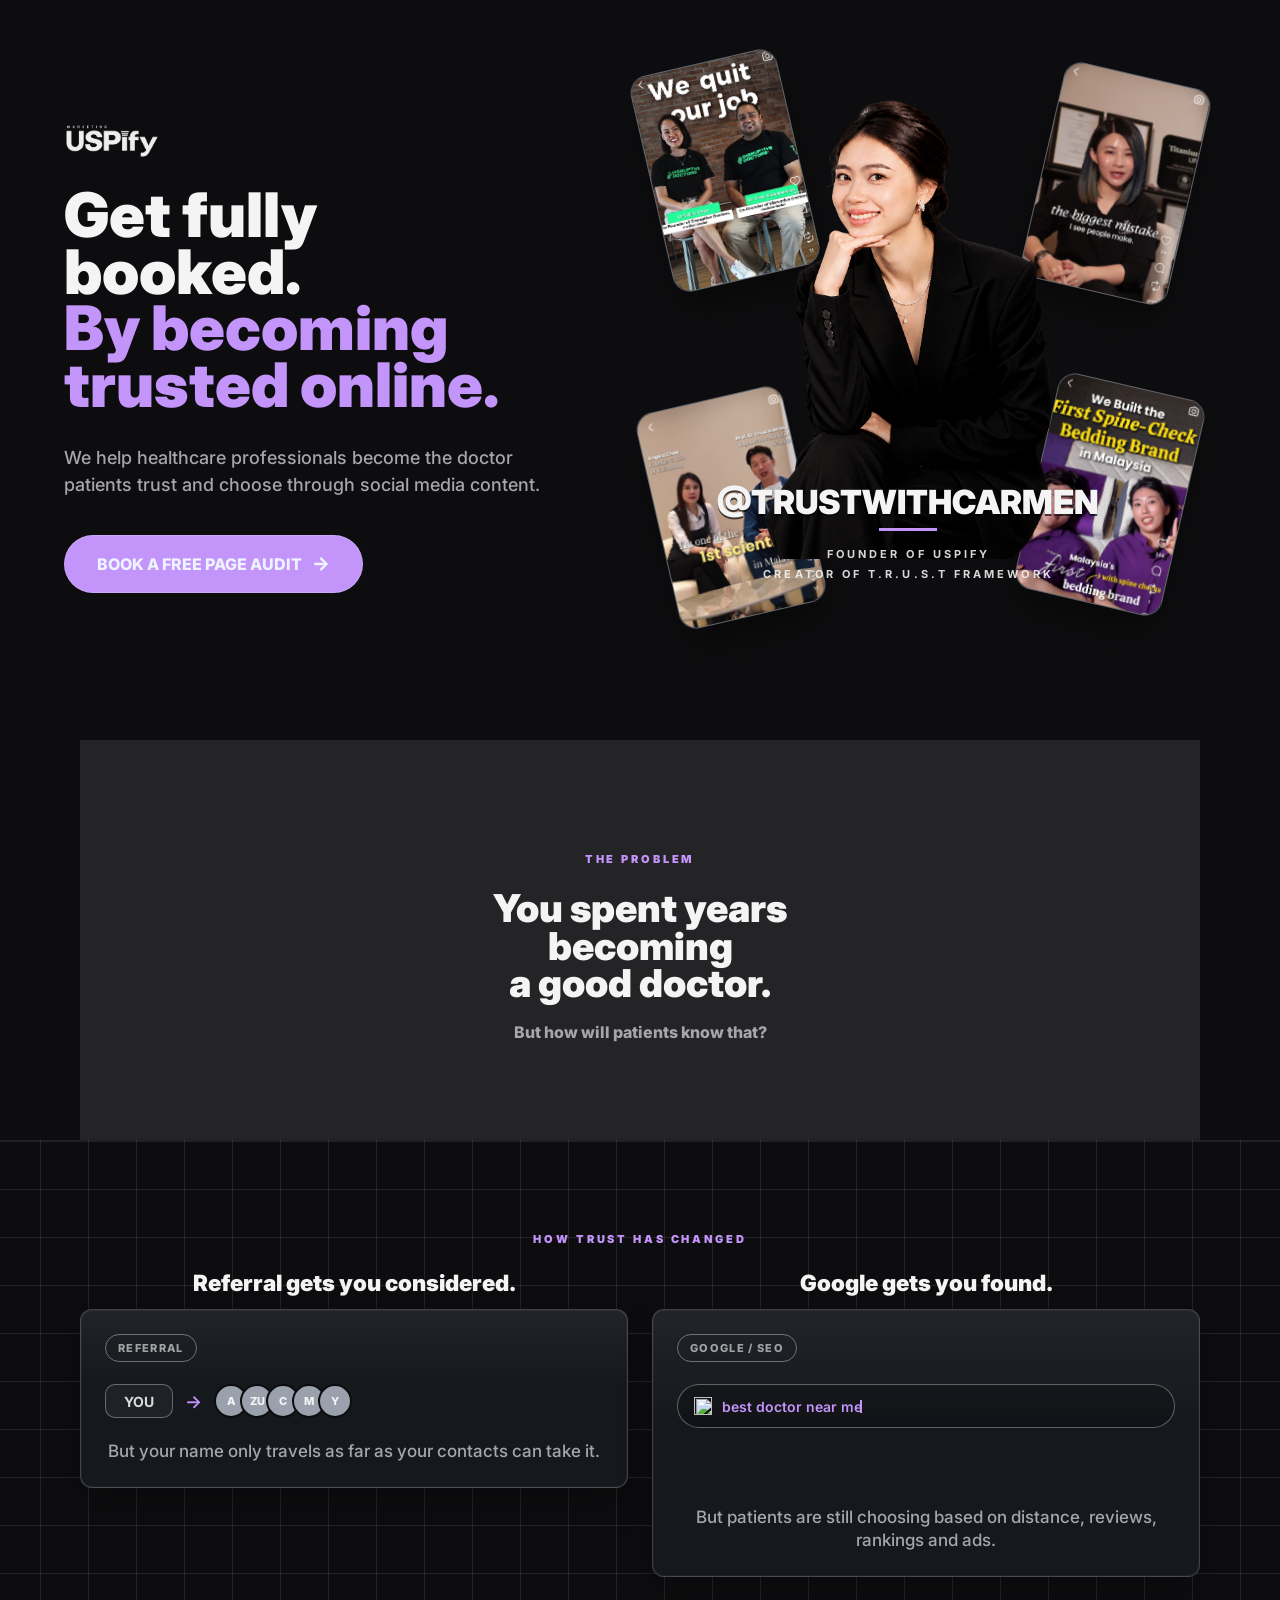
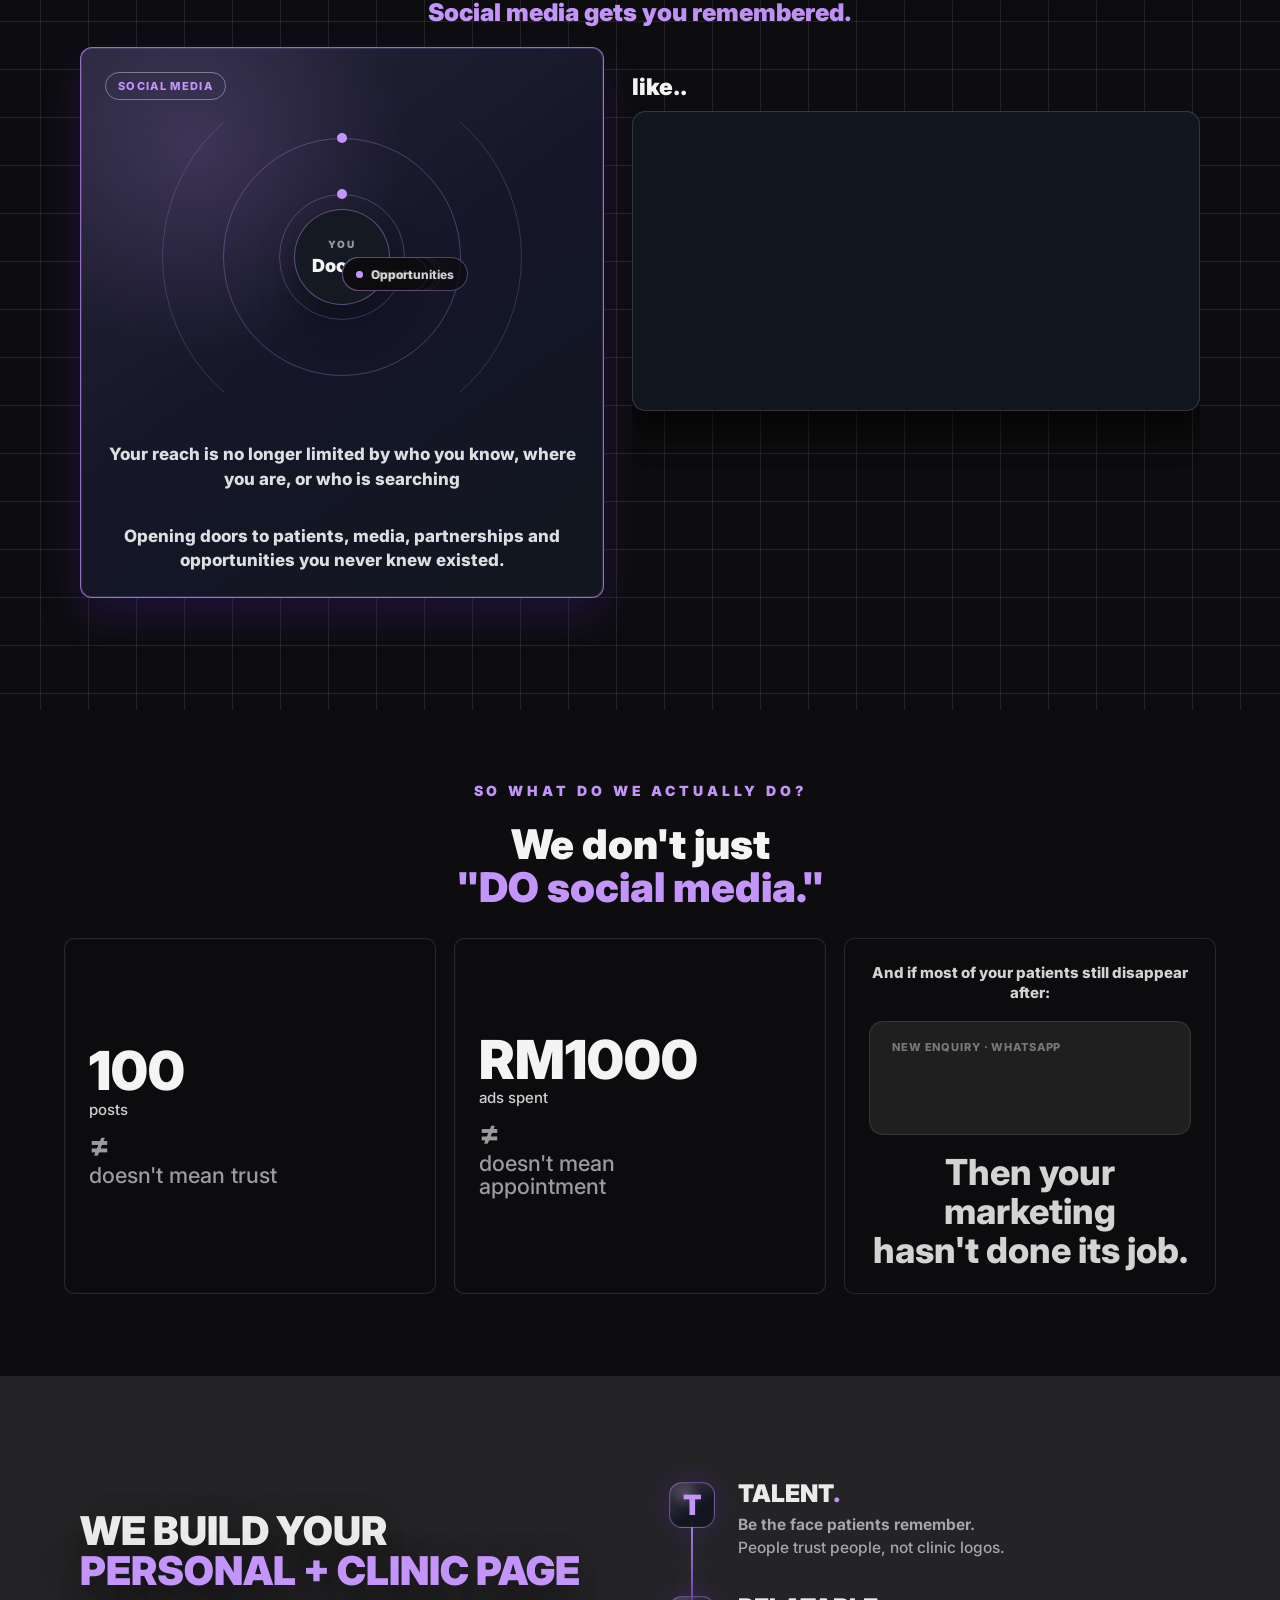
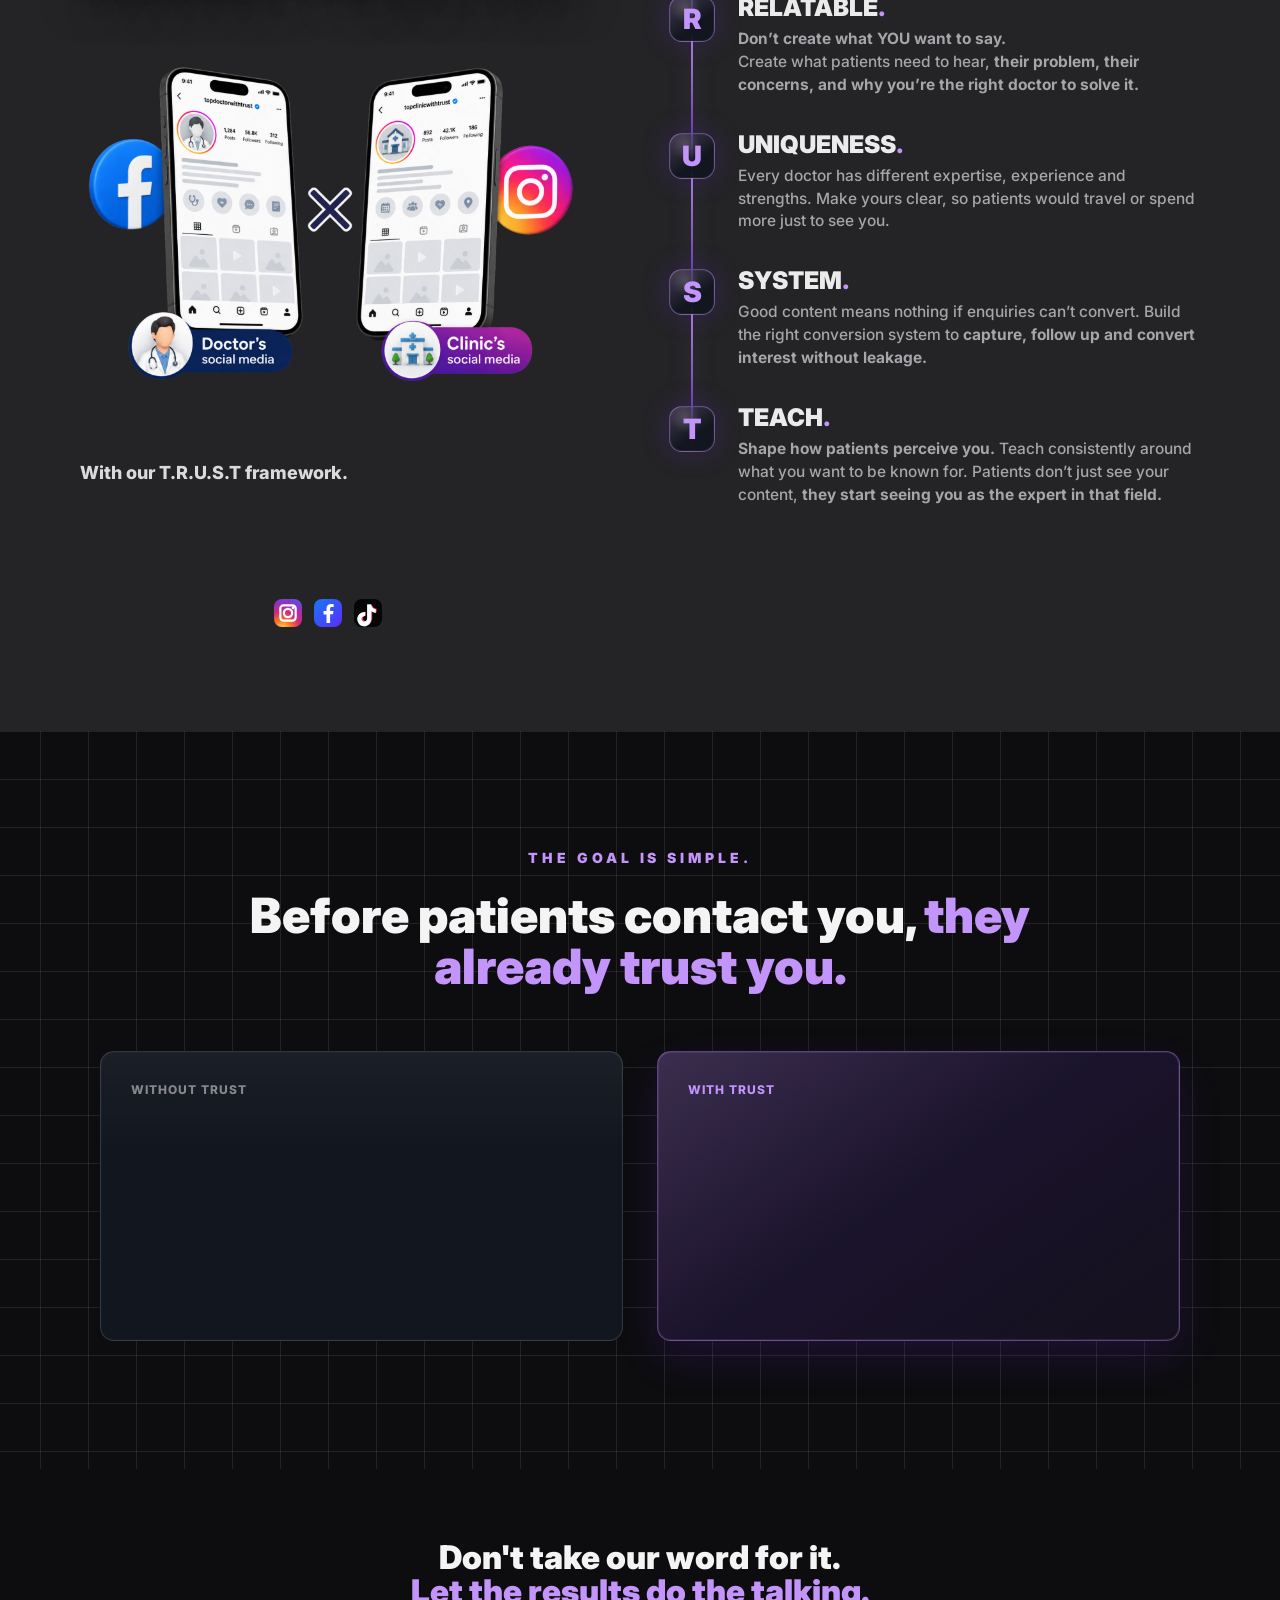
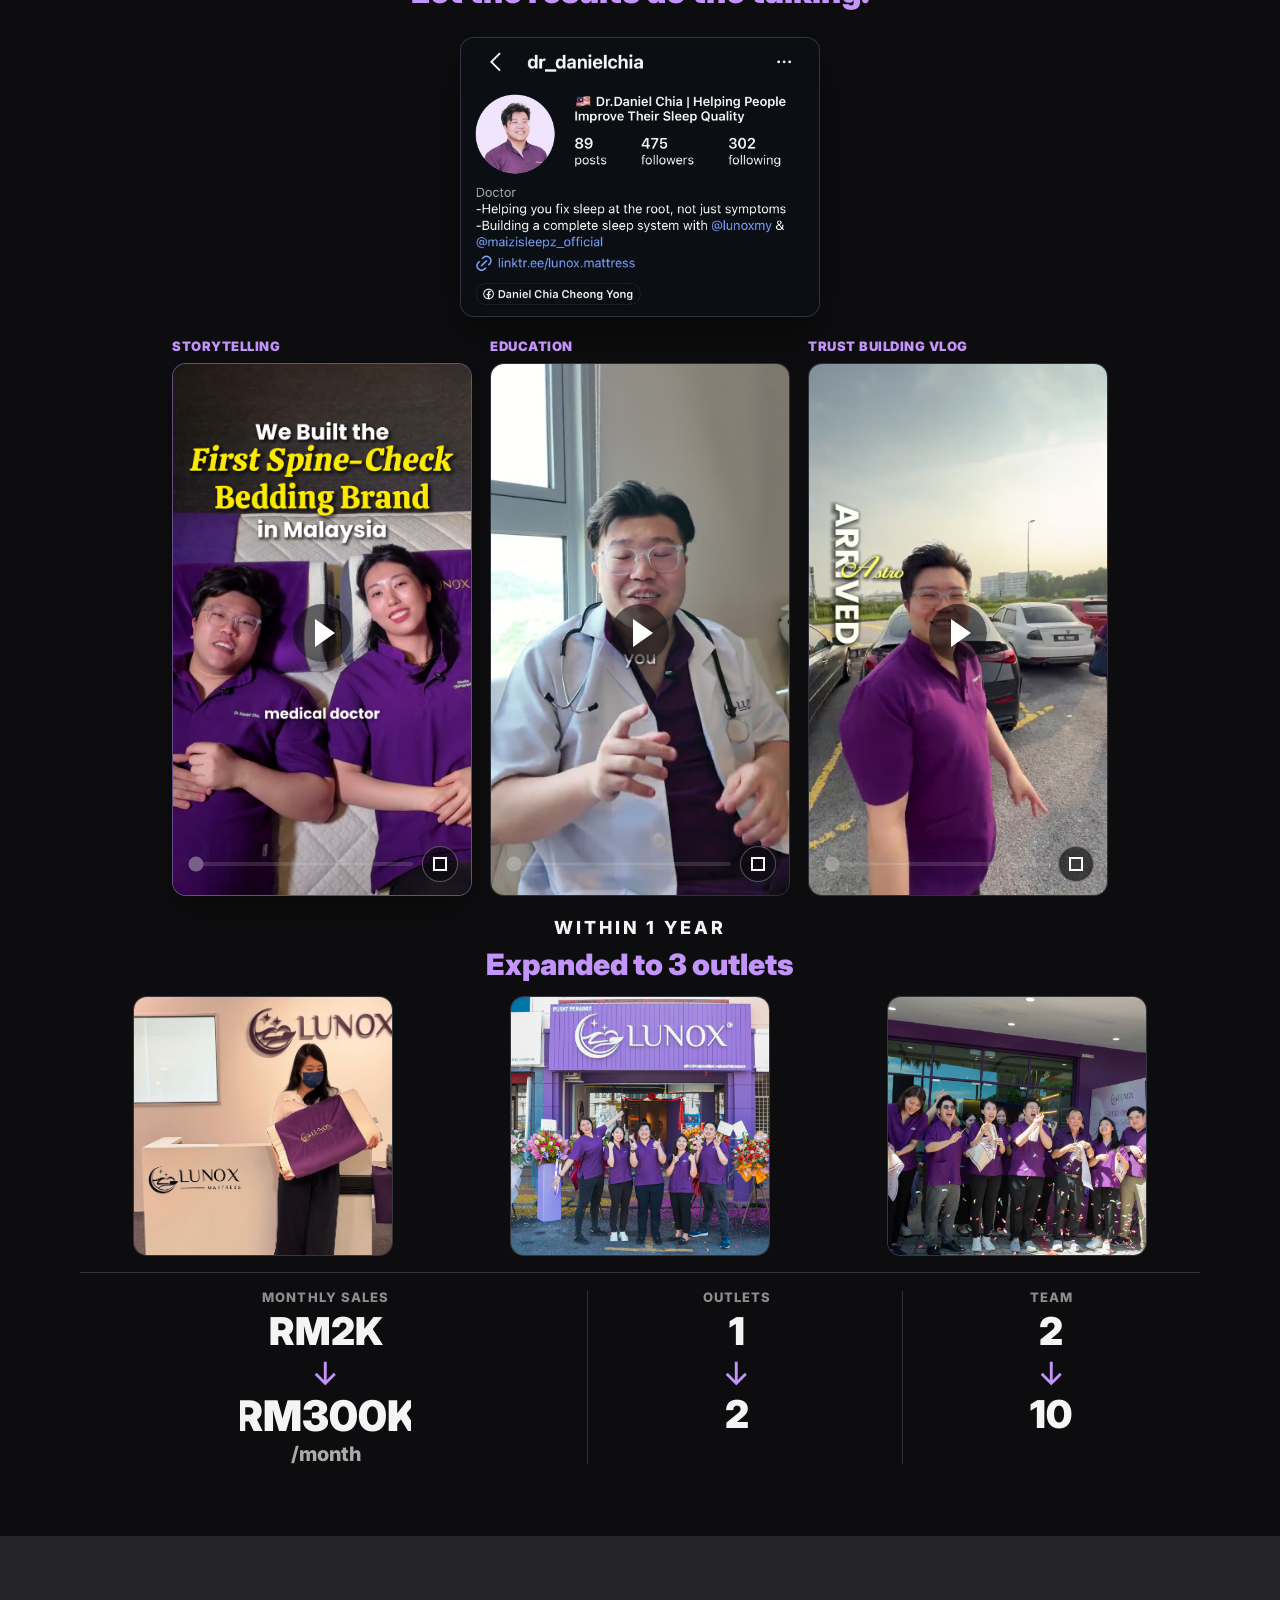
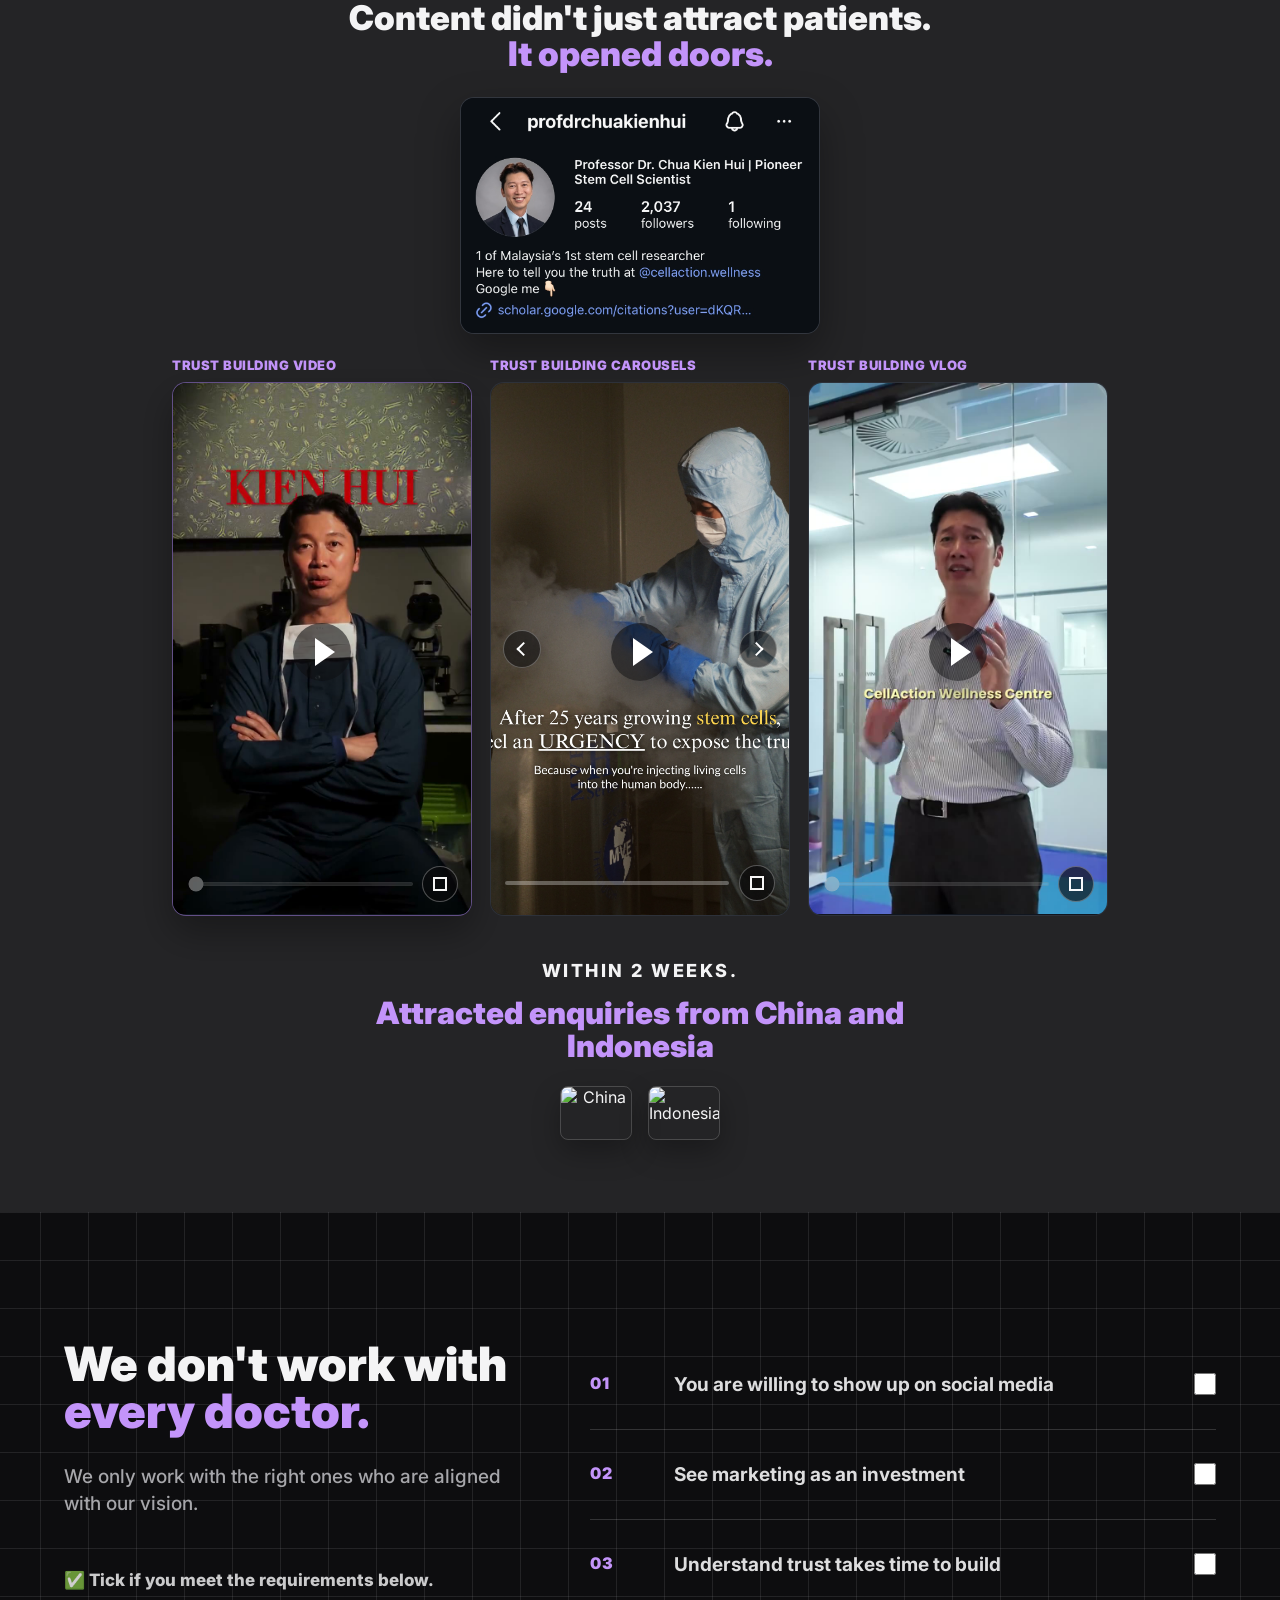
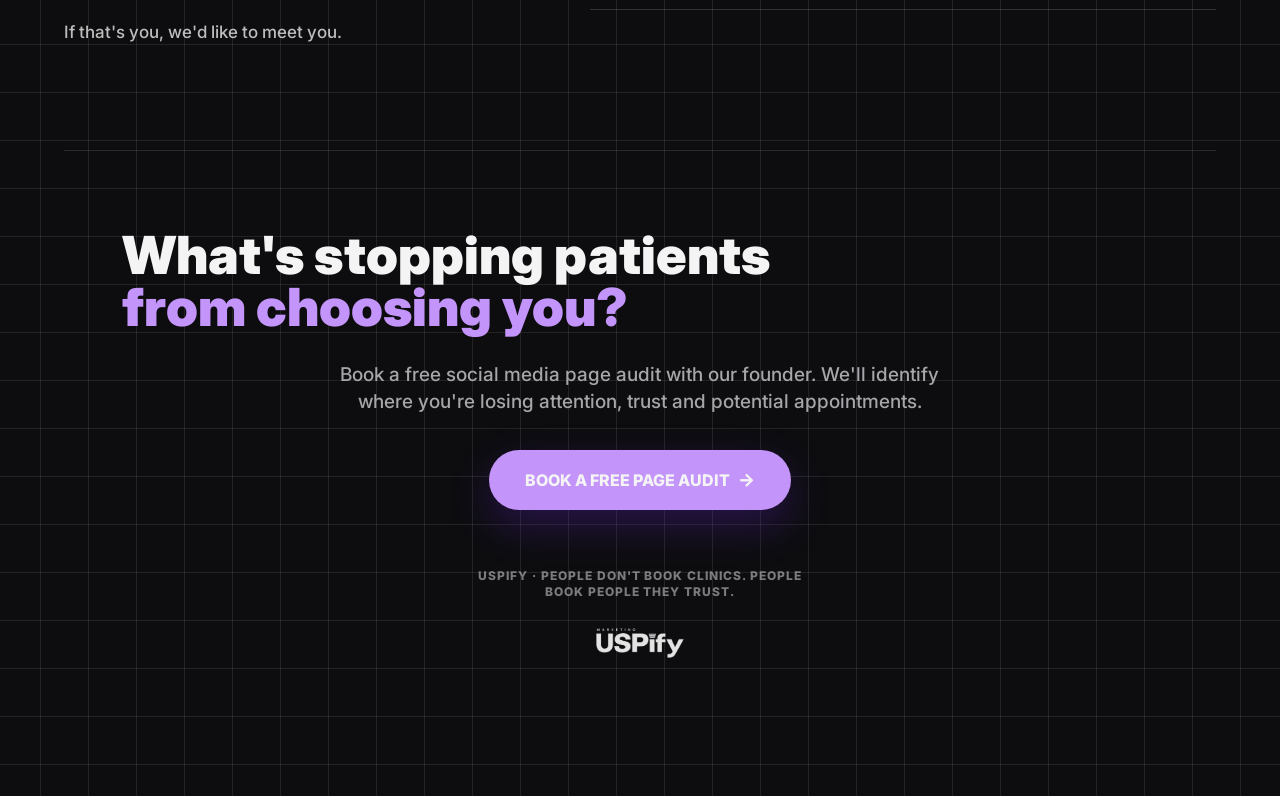
==== commit 0e6614d1: "s" ====
--- a/index.html
+++ b/index.html
@@ -393,7 +393,7 @@
               <span>TEAM</span>
               <strong>2</strong>
               <b aria-hidden="true">↓</b>
-              <strong data-count-sequence="2|9|19">19</strong>
+              <strong data-count-sequence="2|10|22">22</strong>
             </article>
           </div>
         </div>
--- a/css/index3.css
+++ b/css/index3.css
@@ -2239,7 +2239,9 @@
 
 .trust-results-grid article {
   display: grid;
+  grid-template-rows: auto max-content max-content auto;
   justify-items: center;
+  align-items: start;
   gap: 12px;
   text-align: center;
 }
@@ -2253,6 +2255,7 @@
   color: rgba(244, 244, 245, 0.56);
   font-size: var(--trust-type-meta);
   font-weight: 800;
+  line-height: 1;
   letter-spacing: 0.08em;
 }
 
@@ -2279,6 +2282,7 @@
 .trust-sales-final {
   display: grid;
   justify-items: center;
+  align-self: start;
   gap: 4px;
 }
 
@@ -3583,11 +3587,11 @@
 
   .trust-expansion-posts {
     grid-column: 1;
-    grid-row: 1 / span 3;
+    grid-row: auto;
     margin-top: 0;
     padding-bottom: 0;
     display: grid;
-    grid-template-columns: minmax(300px, 1.12fr) minmax(210px, 0.88fr);
+    grid-template-columns: repeat(3, minmax(0, 1fr));
     gap: 18px;
     overflow: visible;
     scroll-snap-type: none;
@@ -3598,26 +3602,22 @@
     min-width: 0;
   }
 
-  .trust-expansion-posts article:first-child {
-    grid-row: span 2;
-  }
-
   .trust-expansion-posts img,
   .trust-expansion-posts .trust-image-carousel,
   .trust-expansion-posts video {
-    height: 100%;
-    min-height: 300px;
+    height: auto;
+    min-height: 0;
     aspect-ratio: 9 / 16;
   }
 
   .trust-expansion-posts article:first-child img,
   .trust-expansion-posts article:first-child .trust-image-carousel,
   .trust-expansion-posts article:first-child video {
-    min-height: 620px;
+    min-height: 0;
   }
 
   .trust-expansion-result {
-    grid-column: 2;
+    grid-column: 1 / -1;
     margin-top: 34px;
     text-align: left;
   }
@@ -5061,29 +5061,11 @@
     overflow: hidden;
   }
 
-  .trust-conversation-card::after {
-    content: "";
-    position: absolute;
-    right: 26px;
-    bottom: 22px;
-    width: min(48%, 260px);
-    aspect-ratio: 1170 / 909;
-    background: url("../image/trust-ig-grid.png") center / cover no-repeat;
-    border: 1px solid rgba(244, 244, 245, 0.12);
-    border-radius: 12px;
-    opacity: 0.72;
-  }
-
-  .trust-conversation-card-positive::after {
-    background-image: url("../image/trust-ig-profile.png");
-    opacity: 0.82;
-  }
-
   .trust-question-list,
   .trust-answer-list {
     position: relative;
     z-index: 1;
-    max-width: 54%;
+    max-width: 100%;
   }
 
   .trust-question-list p,
@@ -5572,7 +5554,7 @@
   }
 
   .trust-impact-section {
-    padding: 104px 0 114px;
+    padding: 72px 0 82px;
   }
 
   .trust-impact-inner {
@@ -5580,42 +5562,42 @@
   }
 
   .trust-impact-section h2 {
-    max-width: 840px;
-    font-size: clamp(44px, 3.9vw, 60px);
+    max-width: 720px;
+    font-size: clamp(38px, 3.2vw, 50px);
     line-height: 1.04;
   }
 
   .trust-impact-statements {
-    margin-top: 40px;
-    gap: 24px;
+    margin-top: 30px;
+    gap: 18px;
   }
 
   .trust-impact-metric-card,
   .trust-impact-enquiry {
-    min-height: 244px;
-    padding: 30px;
+    min-height: 190px;
+    padding: 24px;
   }
 
   .trust-impact-metric-card strong {
-    font-size: clamp(58px, 5vw, 84px);
+    font-size: clamp(48px, 4.2vw, 68px);
   }
 
   .trust-impact-metric-card span,
   .trust-impact-enquiry > strong {
-    font-size: 17px;
+    font-size: 15px;
   }
 
   .trust-impact-metric-card p {
-    max-width: 230px;
-    font-size: clamp(24px, 2vw, 30px);
+    max-width: 210px;
+    font-size: clamp(21px, 1.7vw, 26px);
   }
 
   .trust-impact-whatsapp-card {
-    padding: 22px 24px 26px;
+    padding: 18px 22px 20px;
   }
 
   .trust-impact-whatsapp-card p {
-    font-size: clamp(30px, 3.2vw, 42px);
+    font-size: clamp(26px, 2.7vw, 36px);
   }
 
   .trust-system-section {
@@ -5696,15 +5678,9 @@
     padding: 30px;
   }
 
-  .trust-conversation-card::after {
-    right: 28px;
-    bottom: 28px;
-    width: min(42%, 220px);
-  }
-
   .trust-question-list,
   .trust-answer-list {
-    max-width: 58%;
+    max-width: 100%;
   }
 
   .trust-question-list p,
@@ -5714,7 +5690,7 @@
 
   .trust-case-study-section,
   .trust-expansion-section {
-    padding: 118px 0 128px;
+    padding: 64px 0 72px;
   }
 
   .trust-case-study-inner {
@@ -5724,12 +5700,12 @@
   }
 
   .trust-case-study-inner h2 {
-    font-size: clamp(36px, 3vw, 48px);
+    font-size: clamp(32px, 2.55vw, 42px);
     line-height: 1.04;
   }
 
   .trust-case-mockup {
-    max-width: 440px;
+    max-width: 360px;
   }
 
   .trust-case-results h3 {
@@ -5745,9 +5721,24 @@
   }
 
   .trust-case-posts {
-    grid-template-columns: minmax(260px, 0.98fr) minmax(210px, 0.82fr);
-    grid-template-rows: repeat(2, minmax(0, 285px));
+    grid-column: 1 / -1;
+    grid-row: auto;
+    grid-template-columns: repeat(3, minmax(0, 320px));
+    grid-template-rows: none;
+    justify-content: center;
     gap: 18px;
+  }
+
+  .trust-case-posts article:first-child {
+    grid-row: auto;
+  }
+
+  .trust-case-posts img,
+  .trust-case-posts video,
+  .trust-case-posts article:first-child img,
+  .trust-case-posts article:first-child video {
+    height: auto;
+    min-height: 0;
   }
 
   .trust-case-posts span,
@@ -5757,23 +5748,41 @@
 
   .trust-expansion-map {
     width: var(--trust-desktop-container);
-    grid-template-columns: minmax(0, 0.56fr) minmax(390px, 0.44fr);
+    grid-template-columns: 1fr;
     gap: 24px 58px;
   }
 
+  .trust-expansion-intro,
+  .trust-expansion-posts,
+  .trust-expansion-result {
+    grid-column: 1;
+  }
+
   .trust-expansion-posts {
-    grid-template-columns: minmax(260px, 0.98fr) minmax(210px, 0.82fr);
-    grid-template-rows: repeat(2, minmax(0, 285px));
+    grid-template-columns: repeat(3, minmax(0, 320px));
+    grid-template-rows: none;
+    justify-content: center;
     gap: 18px;
   }
 
+  .trust-expansion-posts img,
+  .trust-expansion-posts .trust-image-carousel,
+  .trust-expansion-posts video,
+  .trust-expansion-posts article:first-child img,
+  .trust-expansion-posts article:first-child .trust-image-carousel,
+  .trust-expansion-posts article:first-child video {
+    height: auto;
+    min-height: 0;
+  }
+
   .trust-expansion-intro h2 {
-    font-size: clamp(36px, 3vw, 48px);
+    font-size: clamp(34px, 2.65vw, 42px);
     line-height: 1.04;
   }
 
   .trust-expansion-mockup {
-    max-width: 460px;
+    max-width: 360px;
+    margin-top: 26px;
   }
 
   .trust-expansion-result p {
@@ -6056,6 +6065,13 @@
   display: block;
 }
 
+@media (min-width: 1024px) {
+  .trust-impact-enquiry > strong.trust-marketing-warning {
+    font-size: clamp(28px, 2.8vw, 38px);
+    line-height: 1.08;
+  }
+}
+
 @media (max-width: 767px) {
   .trust-lead {
     text-align: center;
@@ -6068,6 +6084,43 @@
 
   .trust-platform-row {
     width: fit-content;
+  }
+
+  .trust-case-study-section {
+    overflow-x: hidden;
+  }
+
+  .trust-case-study-inner,
+  .trust-case-results {
+    width: min(100%, 430px);
+    max-width: 100%;
+    margin-right: auto;
+    margin-left: auto;
+  }
+
+  .trust-case-results h3 {
+    max-width: min(100%, 390px);
+    margin-right: auto;
+    margin-left: auto;
+    white-space: normal;
+    overflow-wrap: normal;
+  }
+
+  .trust-outlet-gallery {
+    width: min(82vw, 320px);
+    margin-right: auto;
+    margin-left: auto;
+    grid-template-columns: 1fr;
+    justify-items: center;
+    overflow: visible;
+  }
+
+  .trust-outlet-gallery img {
+    width: 100%;
+    max-width: 320px;
+    aspect-ratio: 1 / 1;
+    object-fit: cover;
+    object-position: center;
   }
 }
 
@@ -6110,7 +6163,12 @@
   }
 
   .trust-referral-kicker {
+    width: 100%;
+    grid-column: 1 / -1;
+    align-self: center;
+    justify-self: center;
     margin-bottom: 26px;
+    text-align: center;
   }
 
   .trust-subsection-track {
@@ -6231,3 +6289,104 @@
     inset 0 0 0 1px rgba(195, 148, 250, 0.16),
     0 18px 42px rgba(106, 39, 220, 0.2) !important;
 }
+
+@media (min-width: 768px) {
+  .trust-case-study-inner,
+  .trust-expansion-inner,
+  .trust-expansion-map {
+    width: min(100% - 96px, 1120px);
+    margin-right: auto;
+    margin-left: auto;
+  }
+
+  .trust-case-study-inner,
+  .trust-expansion-map {
+    justify-items: center;
+  }
+
+  .trust-case-study-inner h2,
+  .trust-expansion-intro,
+  .trust-expansion-intro h2,
+  .trust-case-results,
+  .trust-results-kicker,
+  .trust-case-results h3,
+  .trust-expansion-result,
+  .trust-expansion-result p {
+    grid-column: 1 / -1;
+    justify-self: center;
+    align-self: center;
+    margin-right: auto;
+    margin-left: auto;
+    text-align: center;
+  }
+
+  .trust-case-mockup,
+  .trust-expansion-mockup {
+    grid-column: 1 / -1;
+    justify-self: center;
+    margin-right: auto;
+    margin-left: auto;
+  }
+
+  .trust-outlet-gallery,
+  .trust-results-grid,
+  .trust-case-posts,
+  .trust-expansion-posts,
+  .trust-expansion-flags {
+    width: 100%;
+    justify-content: center;
+    justify-items: center;
+  }
+
+  .trust-expansion-result p {
+    max-width: 580px;
+  }
+}
+
+@media (min-width: 1024px) {
+  .trust-case-study-inner,
+  .trust-expansion-inner,
+  .trust-expansion-map {
+    width: min(100% - 128px, 1120px);
+  }
+
+  .trust-case-posts,
+  .trust-expansion-posts {
+    grid-template-columns: repeat(3, minmax(0, 300px));
+    gap: 18px;
+  }
+
+  .trust-case-posts article,
+  .trust-expansion-posts article {
+    width: 300px;
+    max-width: 100%;
+  }
+
+  .trust-case-posts video,
+  .trust-expansion-posts video,
+  .trust-expansion-posts .trust-image-carousel {
+    width: 300px !important;
+    max-width: 100%;
+    aspect-ratio: 9 / 16;
+    height: auto !important;
+    min-height: 0 !important;
+  }
+
+  .trust-expansion-posts article.trust-image-carousel-card .trust-image-carousel img {
+    width: 100% !important;
+    height: 100% !important;
+    object-fit: cover !important;
+    object-position: center center !important;
+    transform: none !important;
+  }
+
+  .trust-case-study-inner h2,
+  .trust-case-mockup,
+  .trust-case-results,
+  .trust-results-kicker,
+  .trust-expansion-intro,
+  .trust-expansion-mockup,
+  .trust-expansion-result {
+    grid-column: 1 / -1;
+  }
+}
